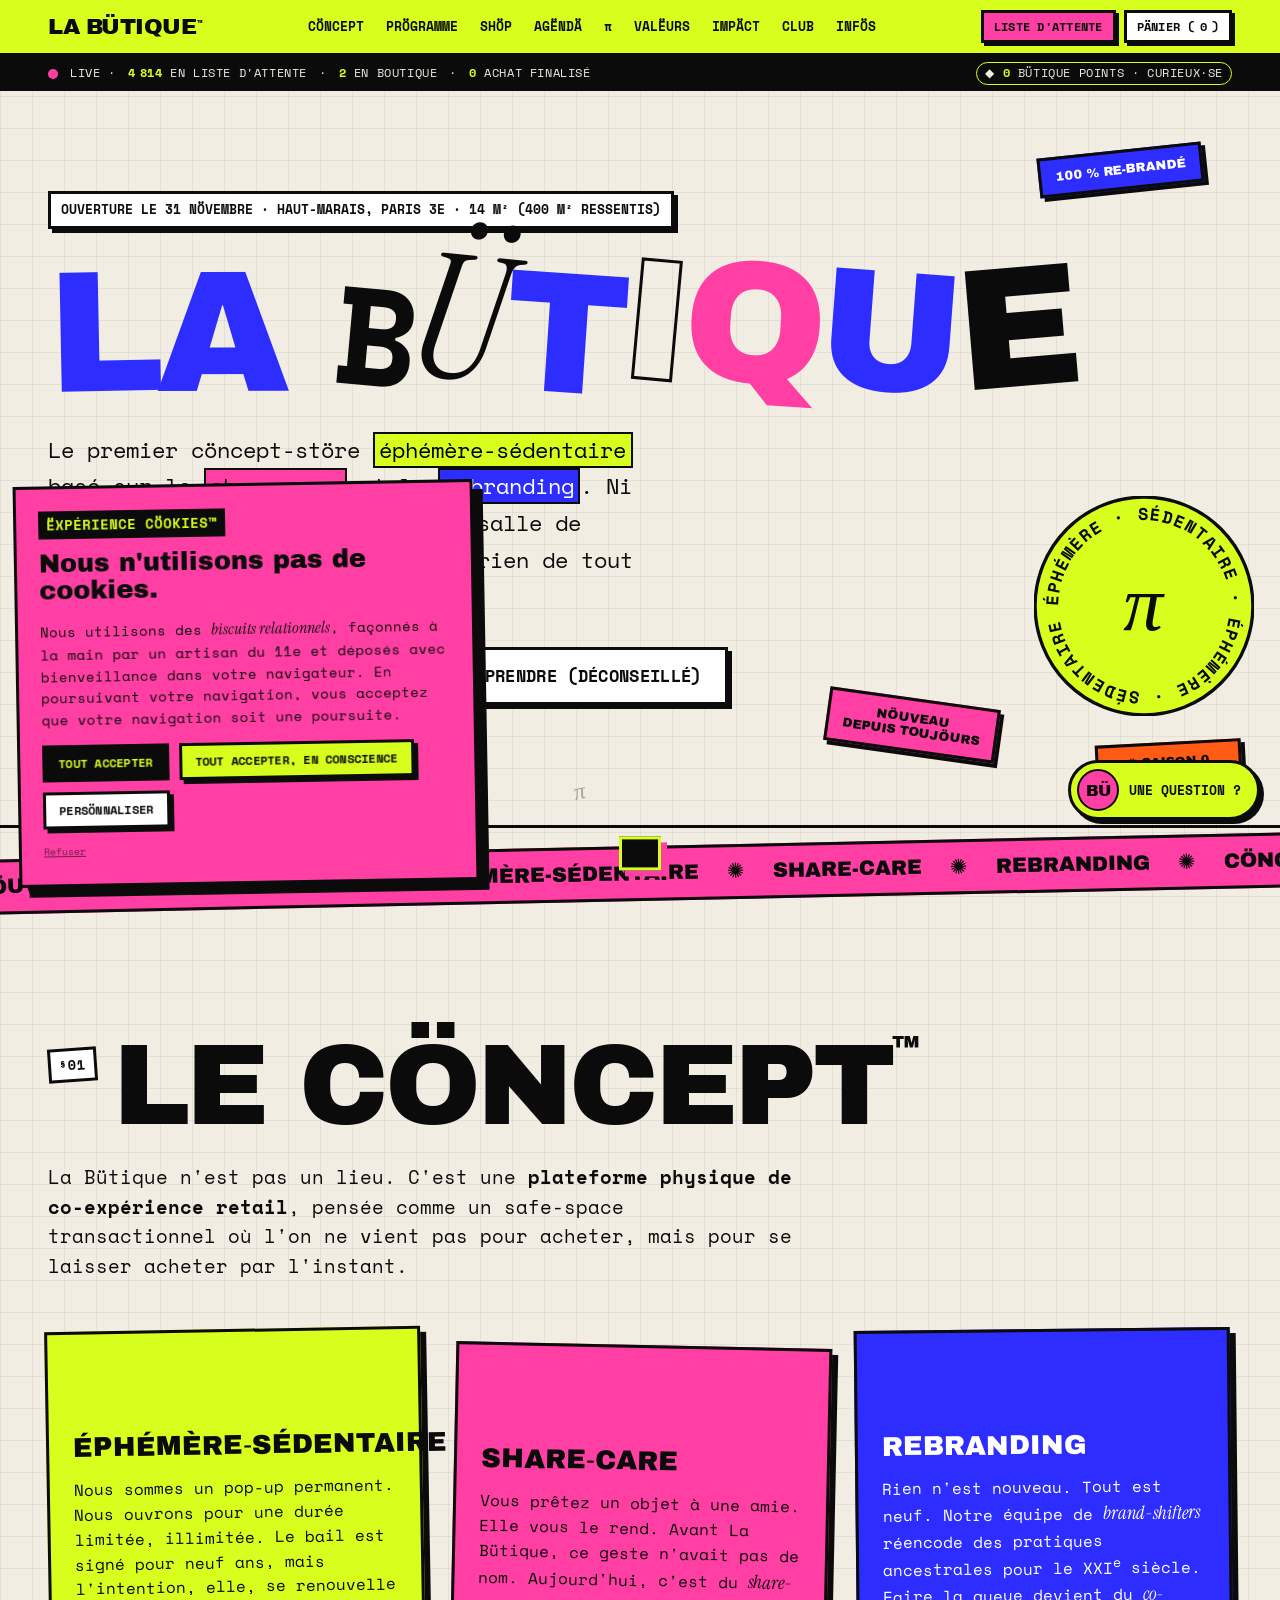
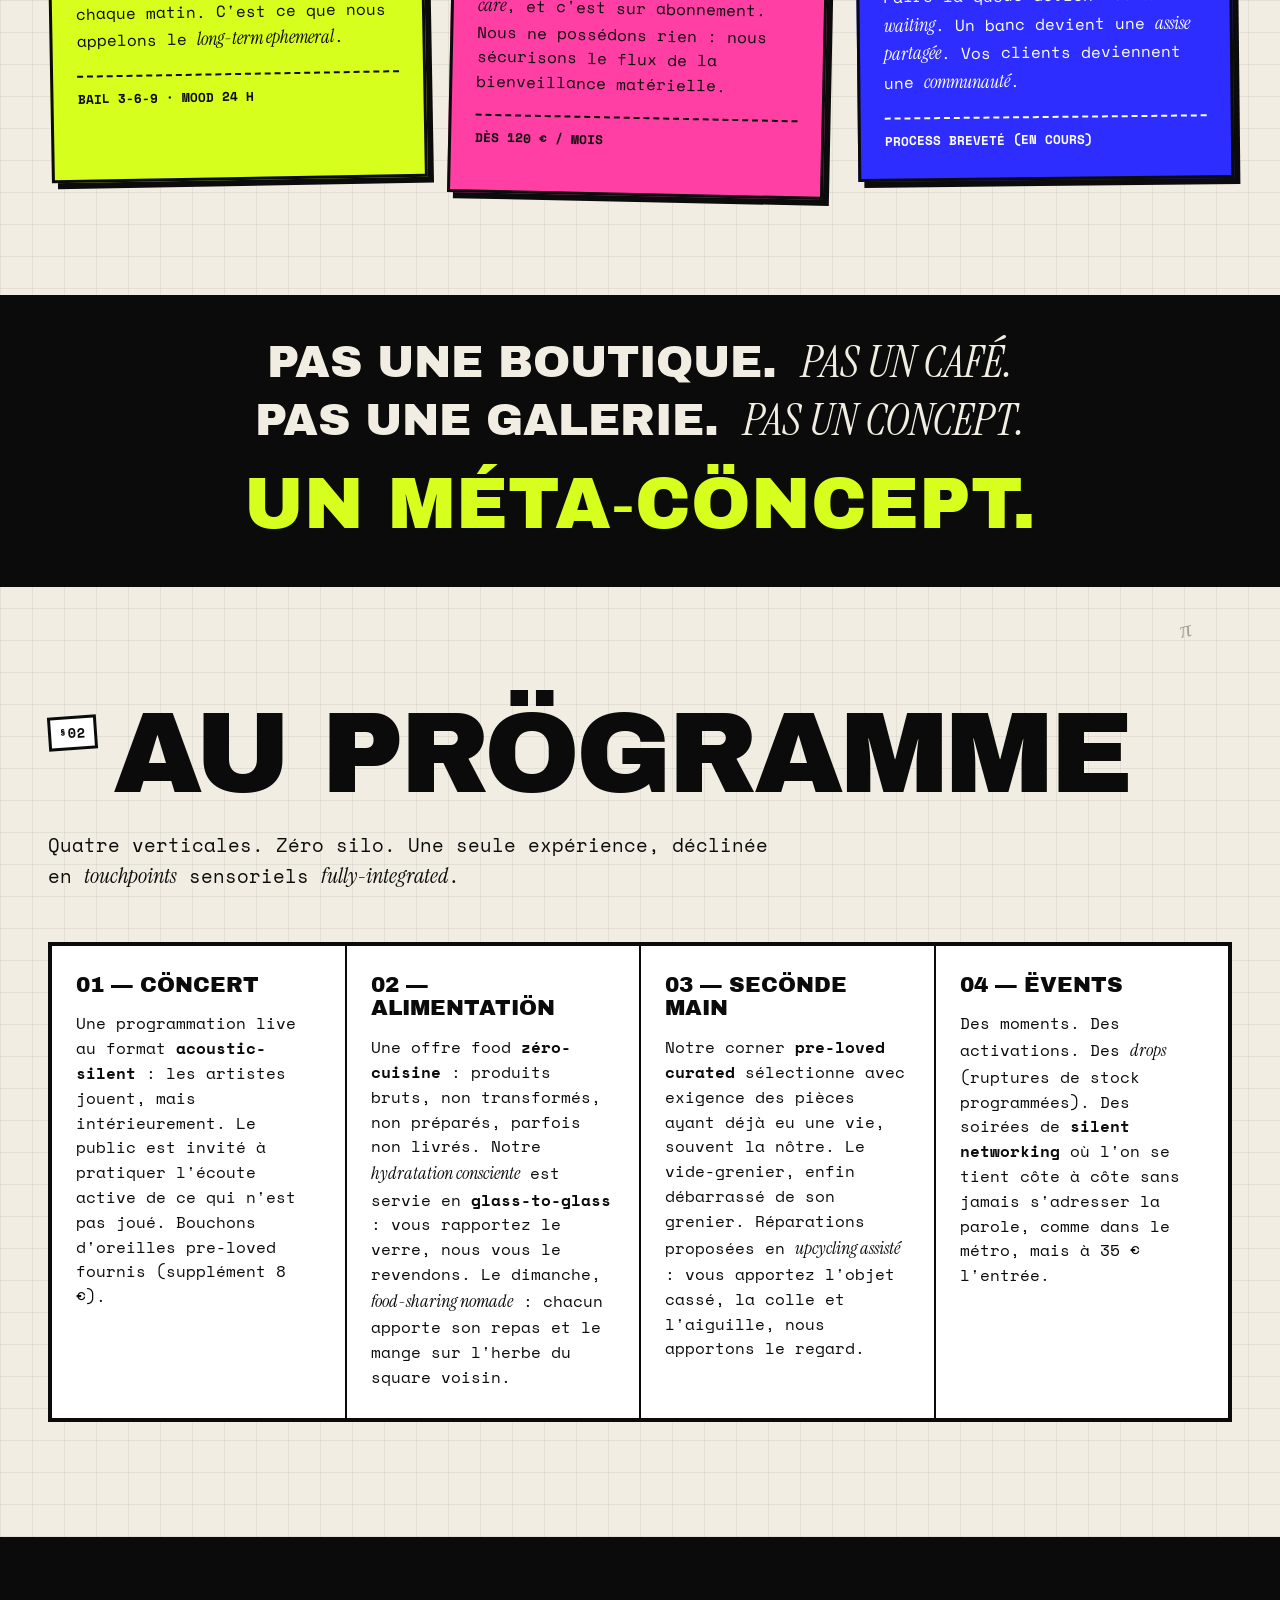
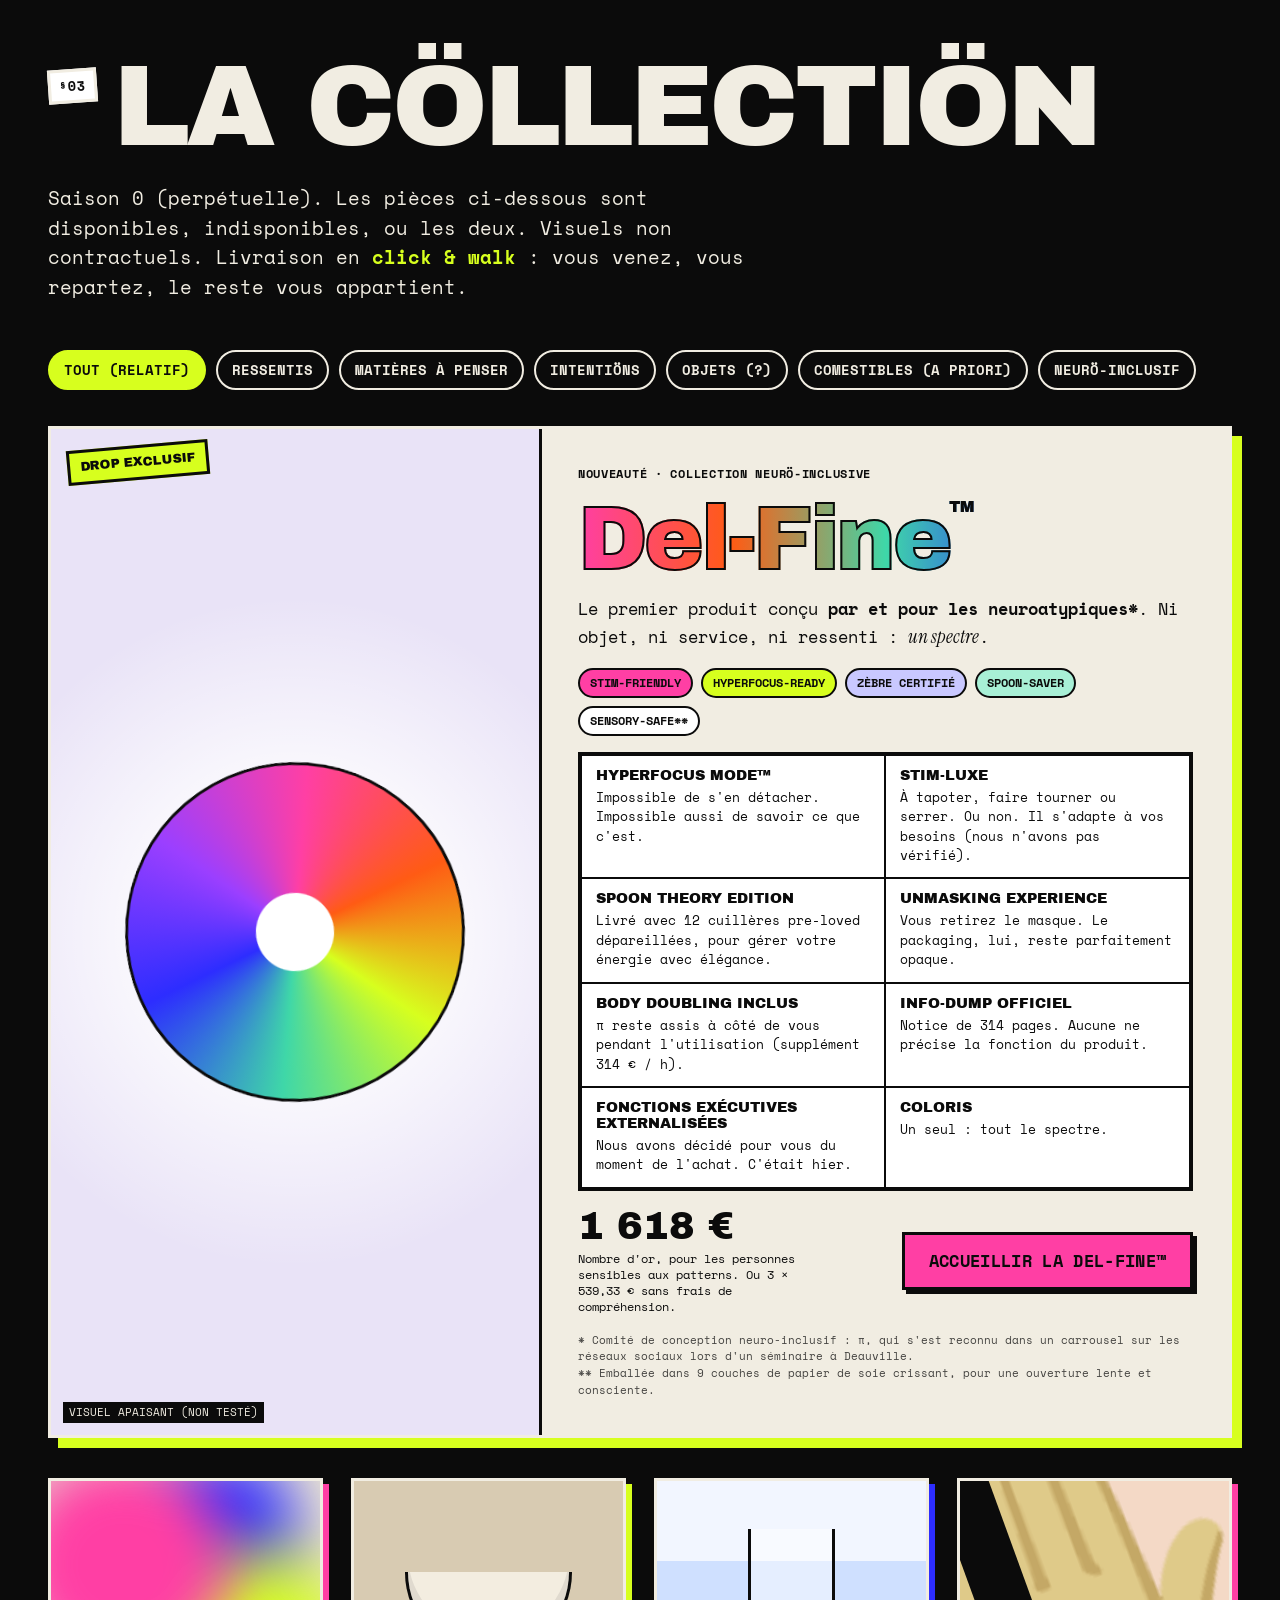
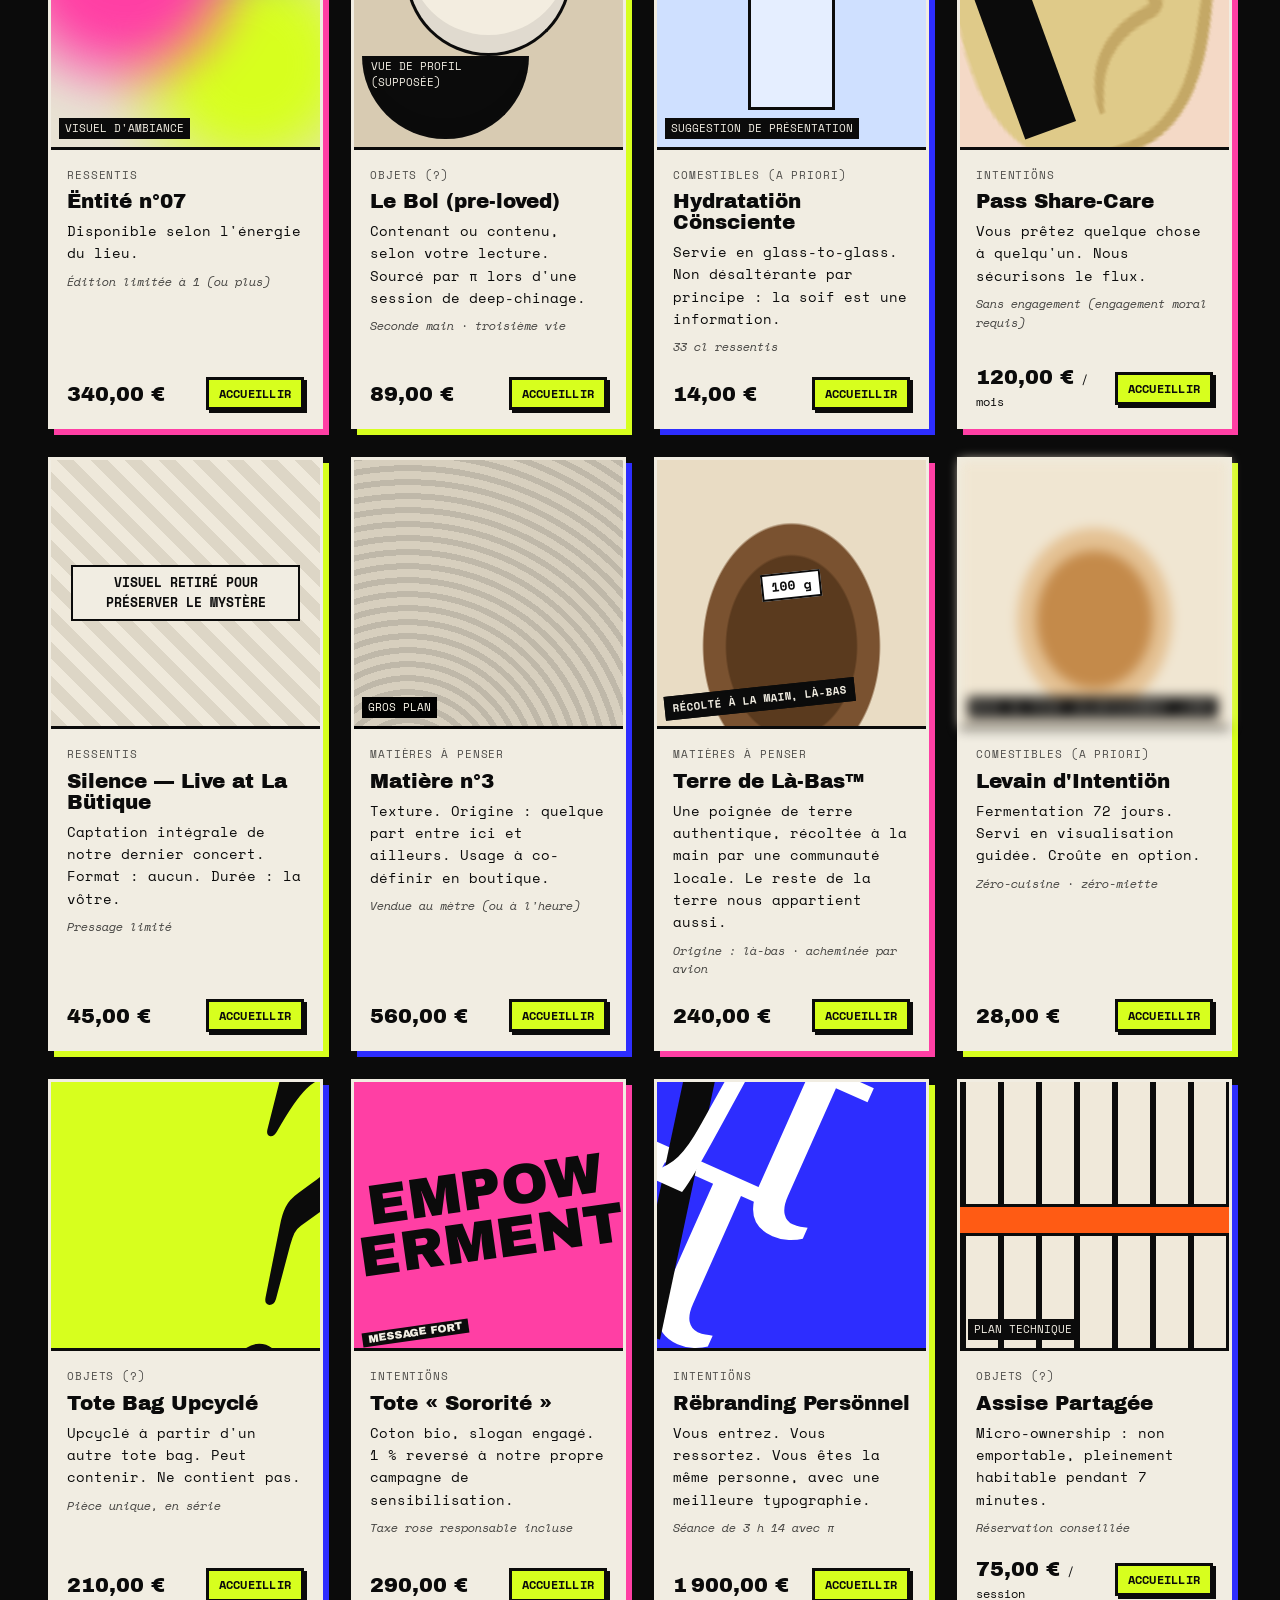
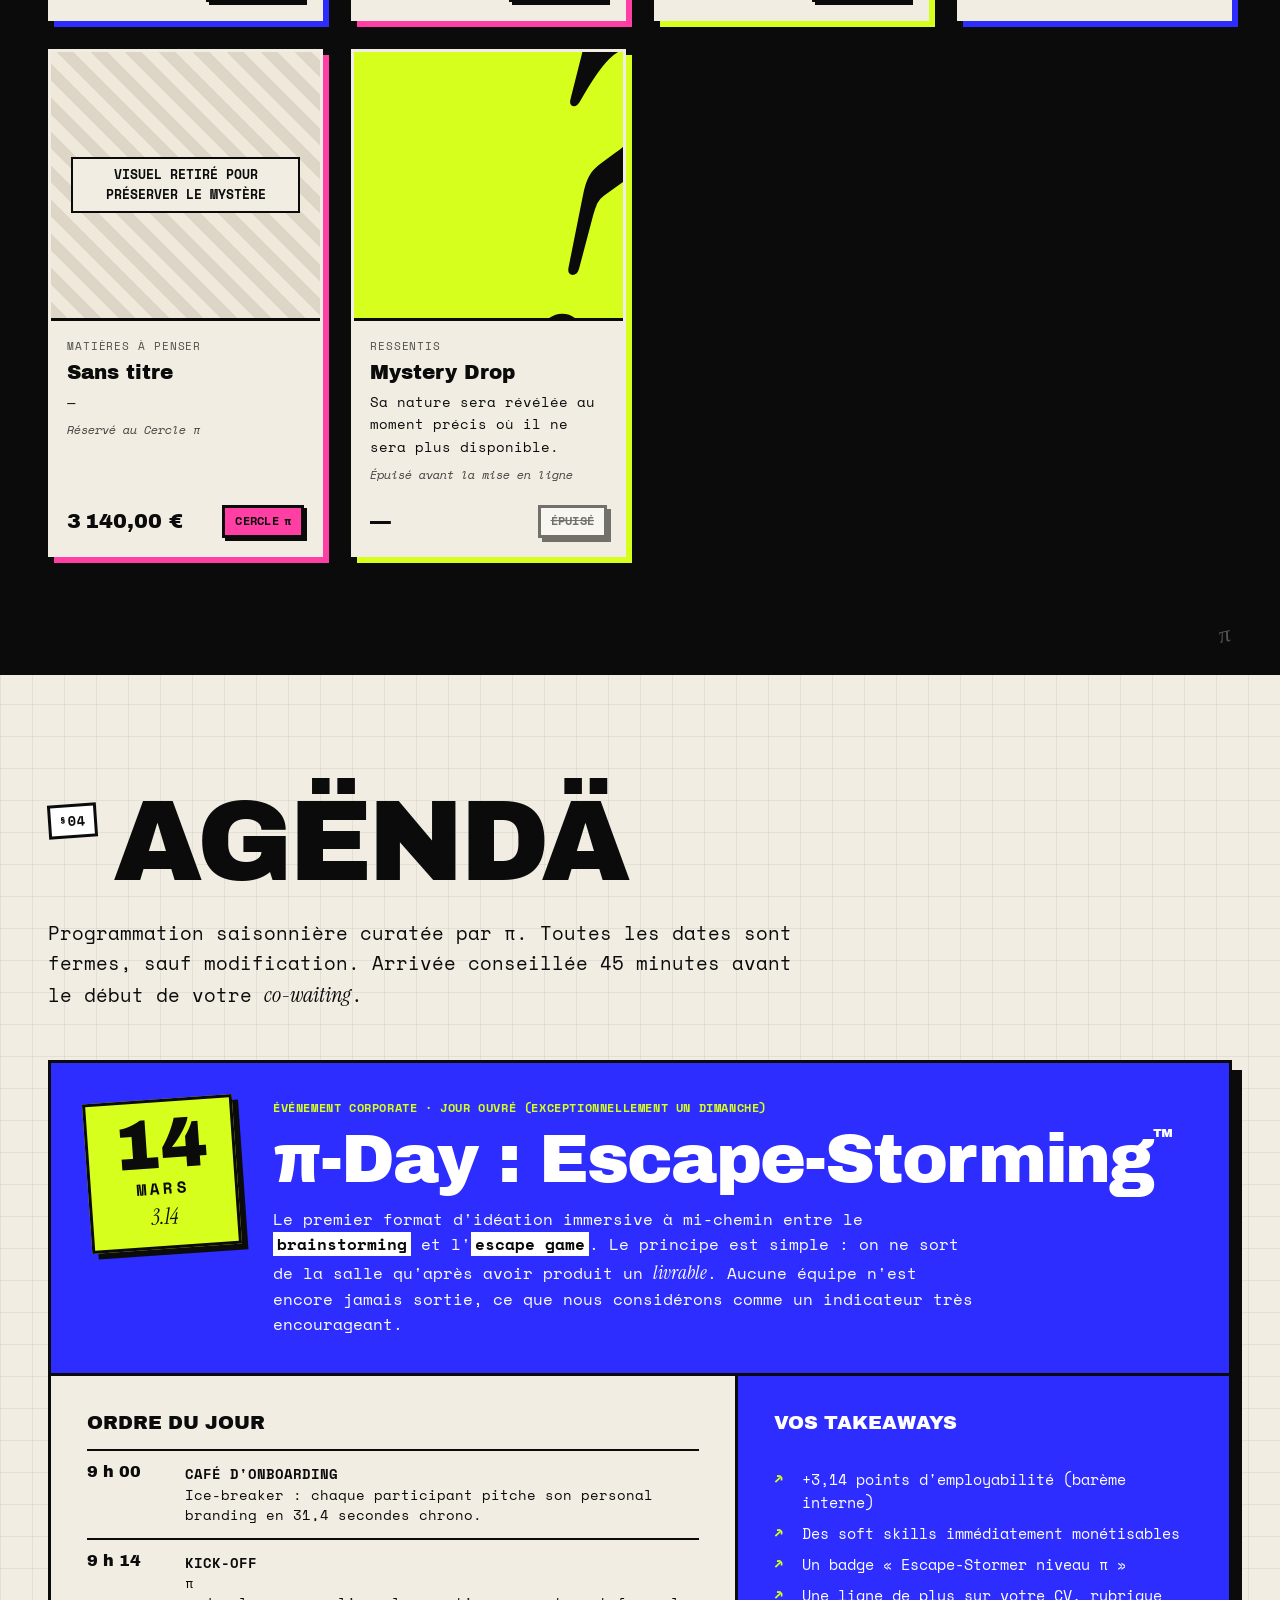
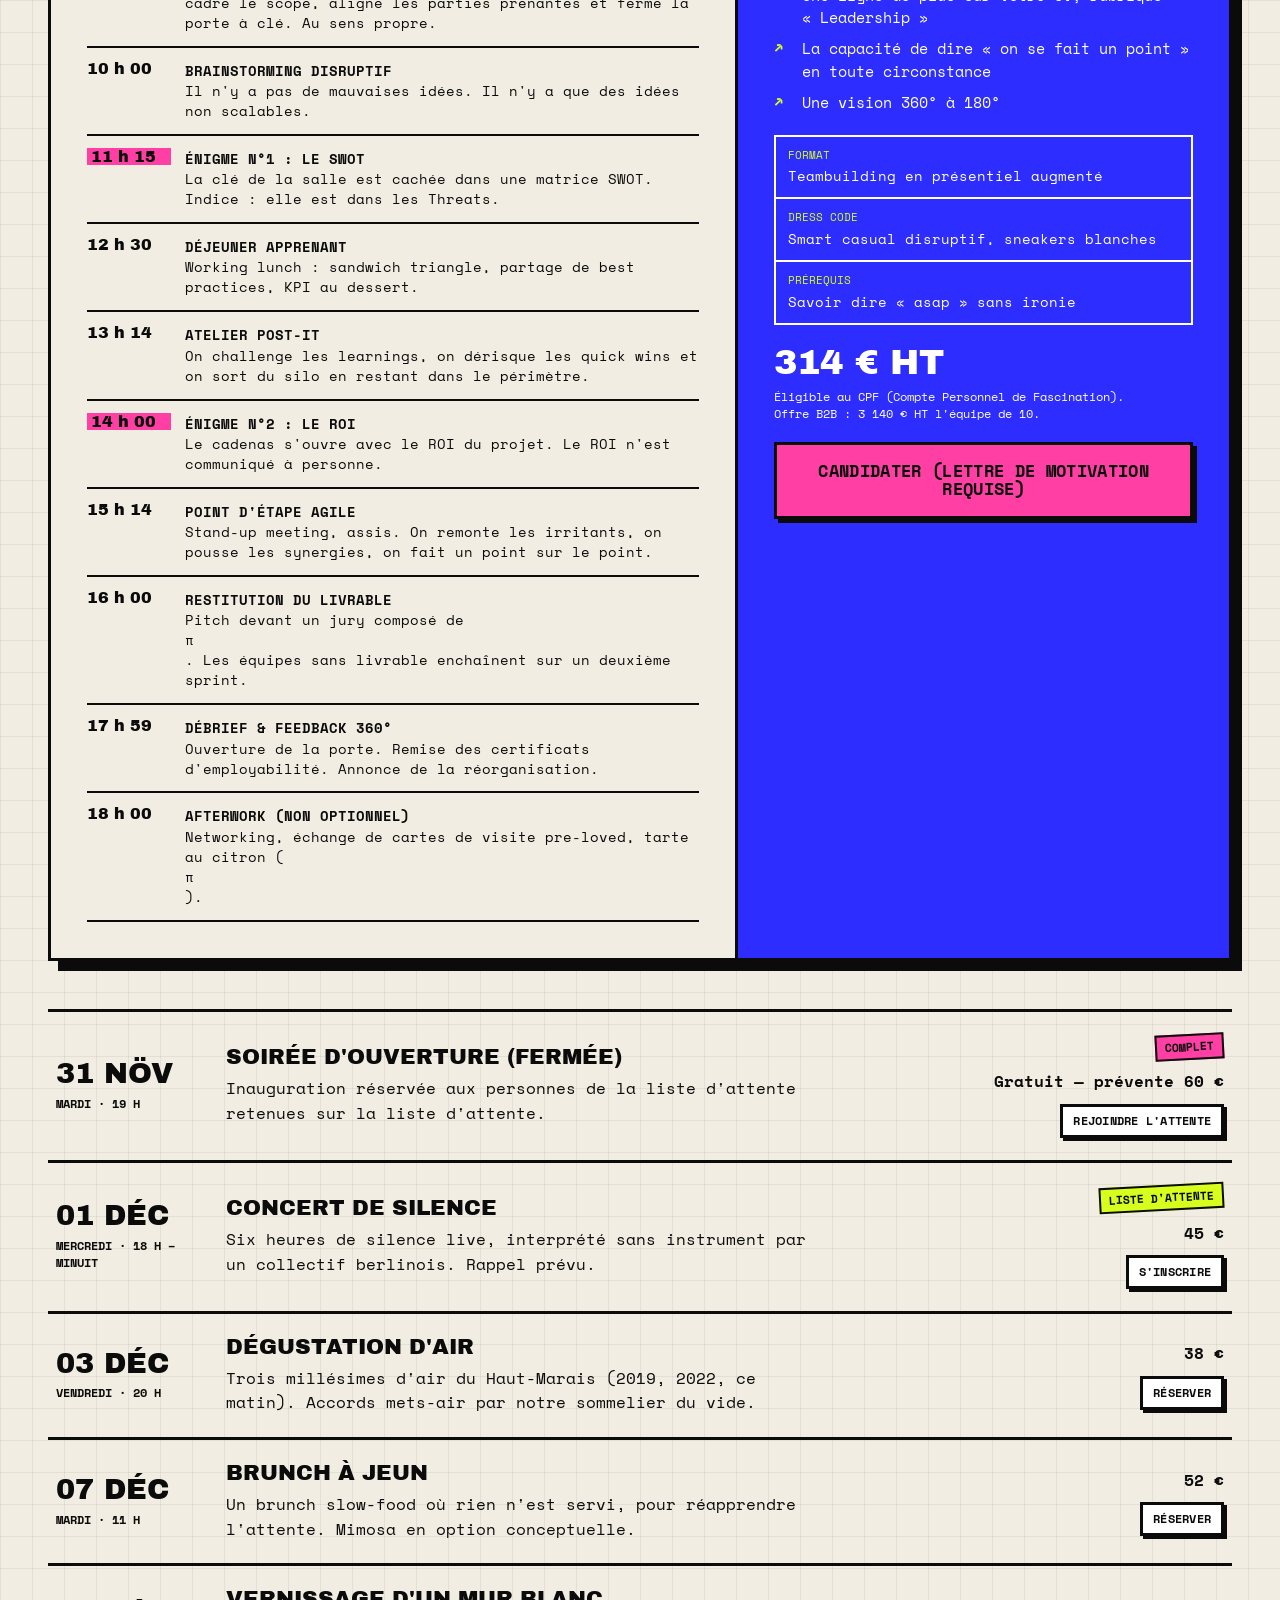
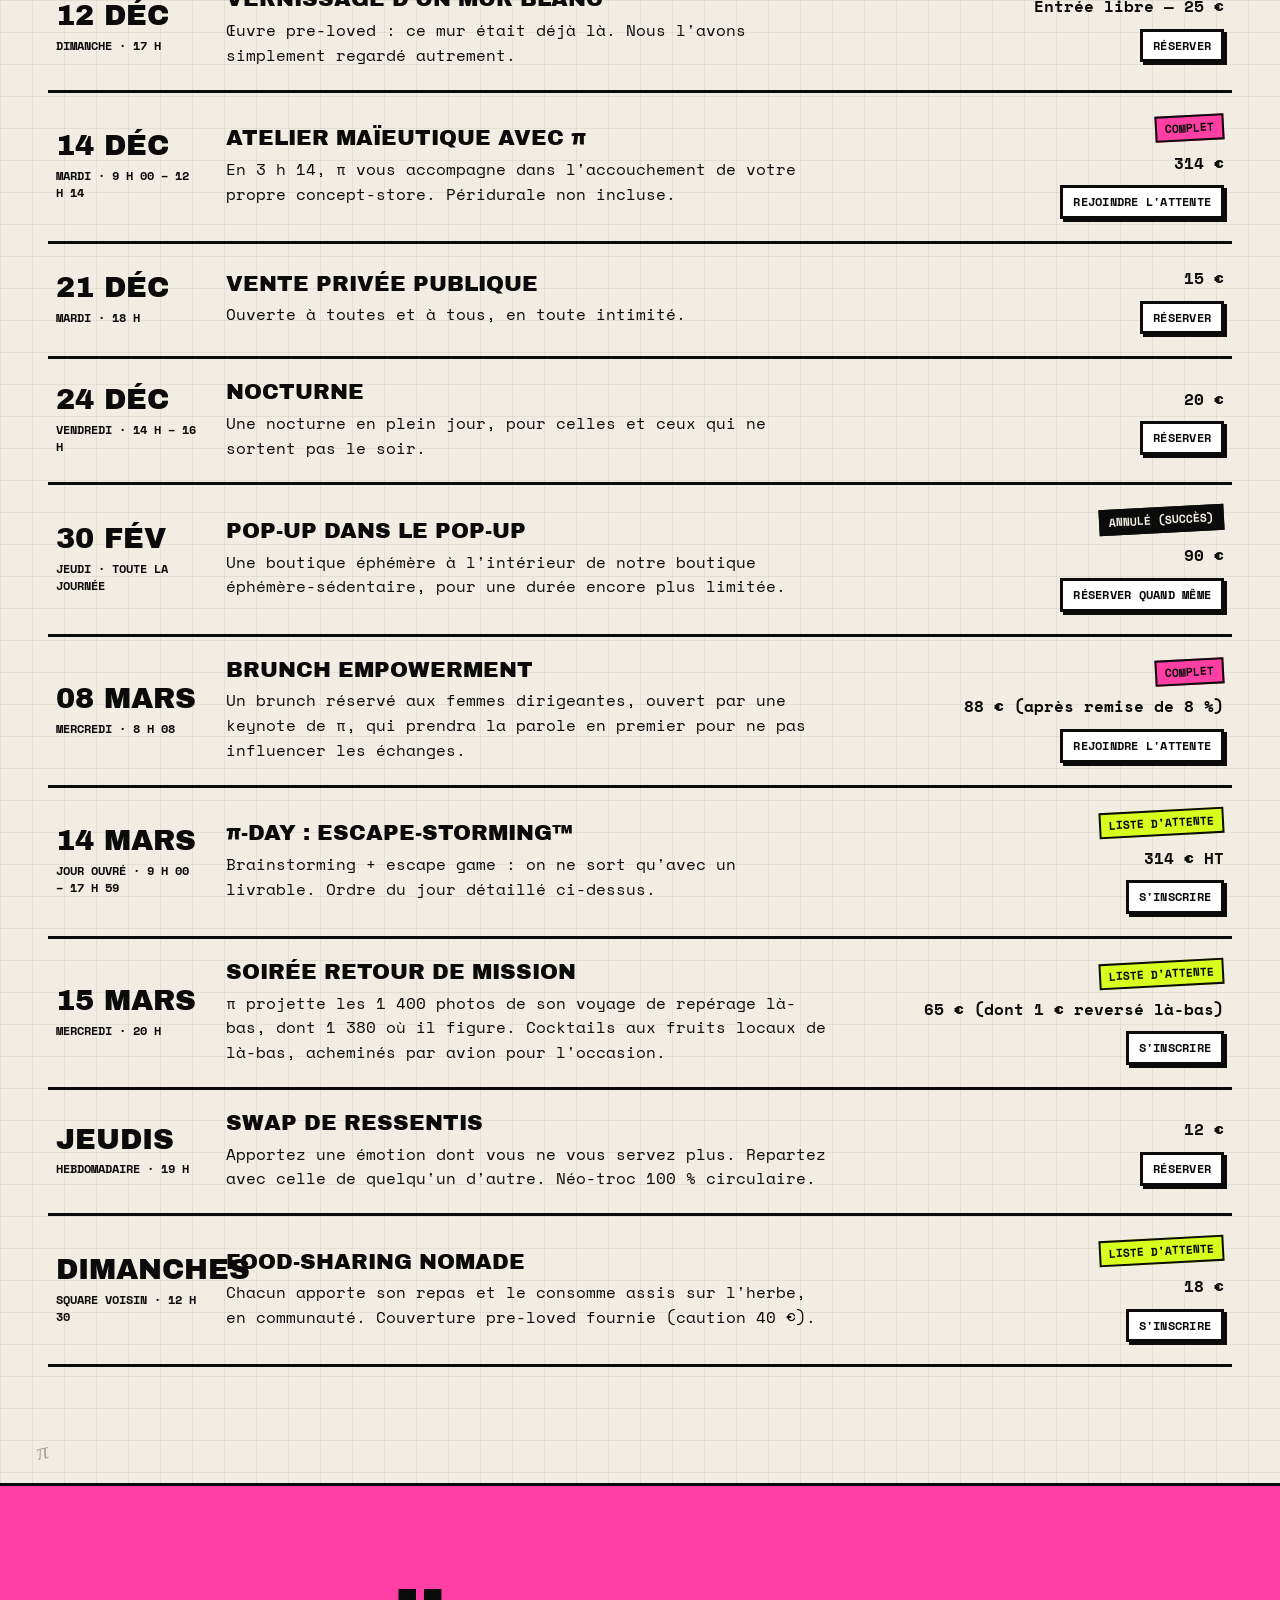
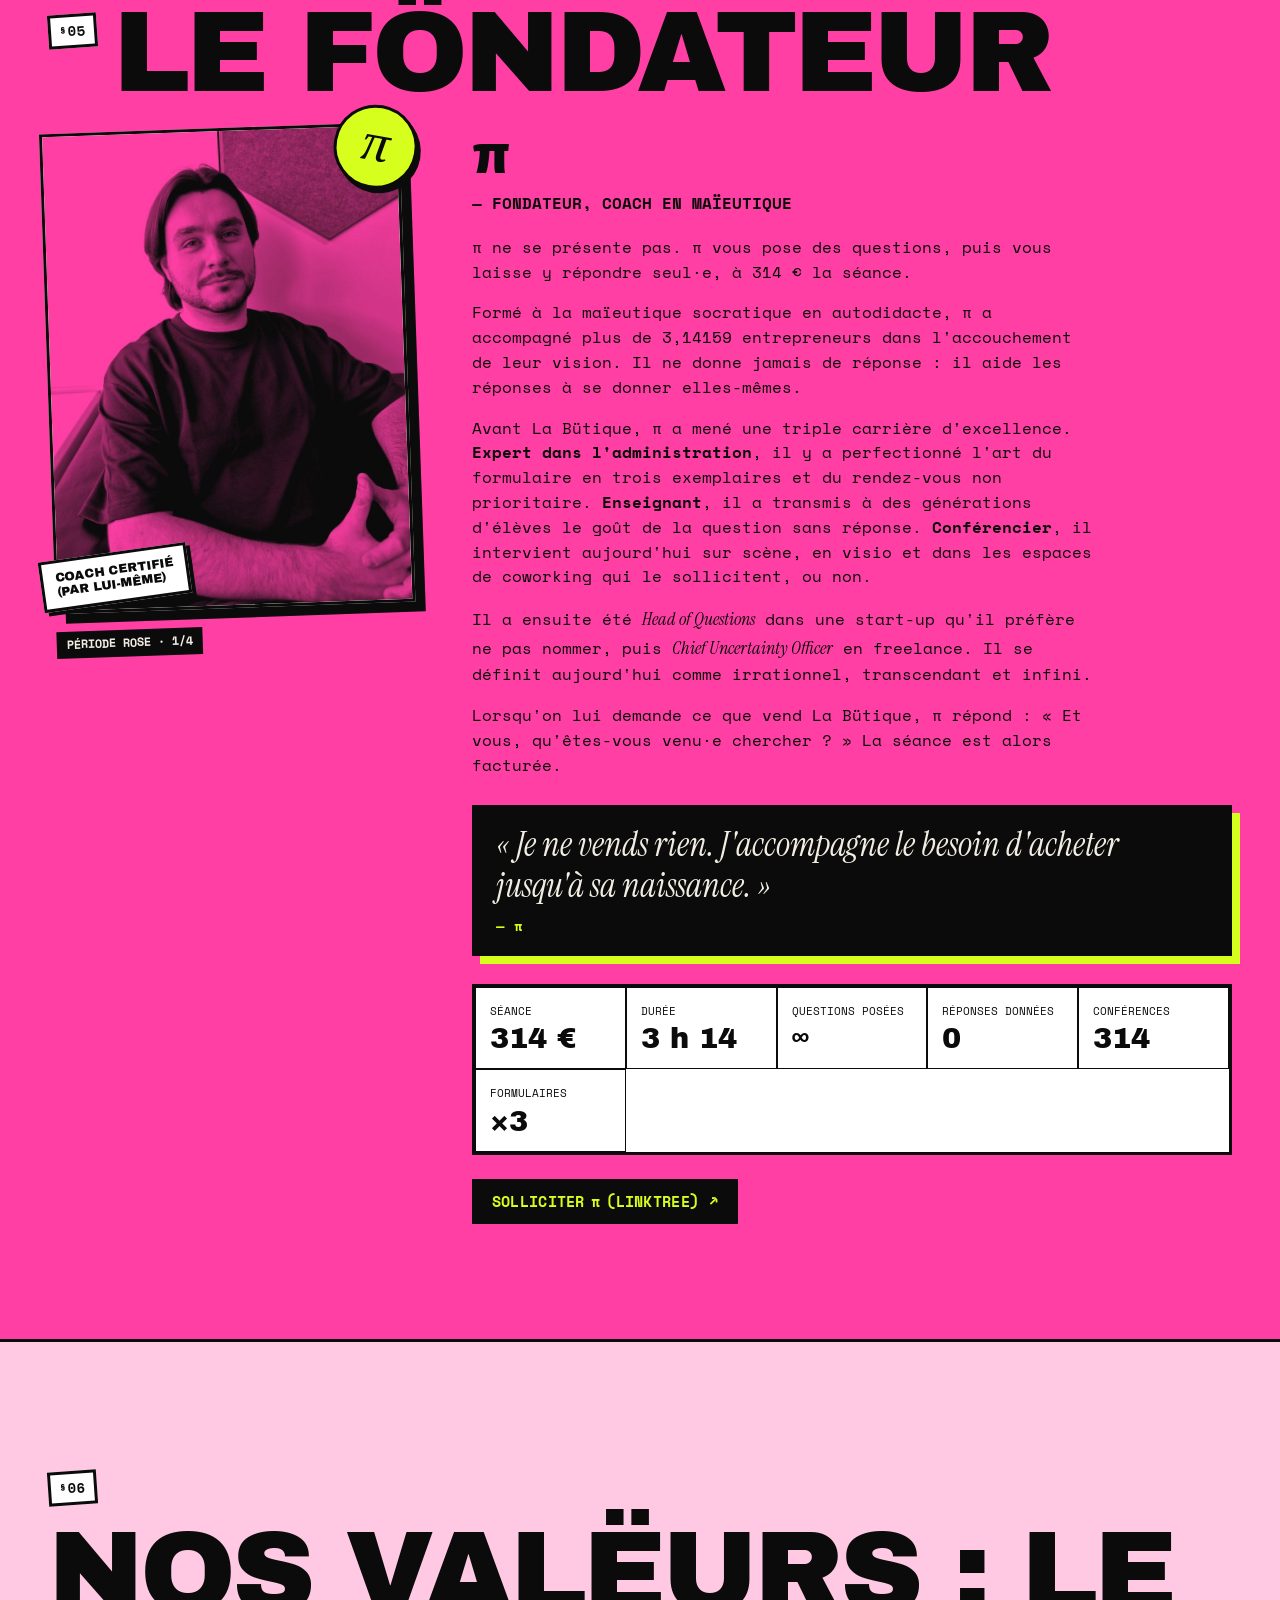
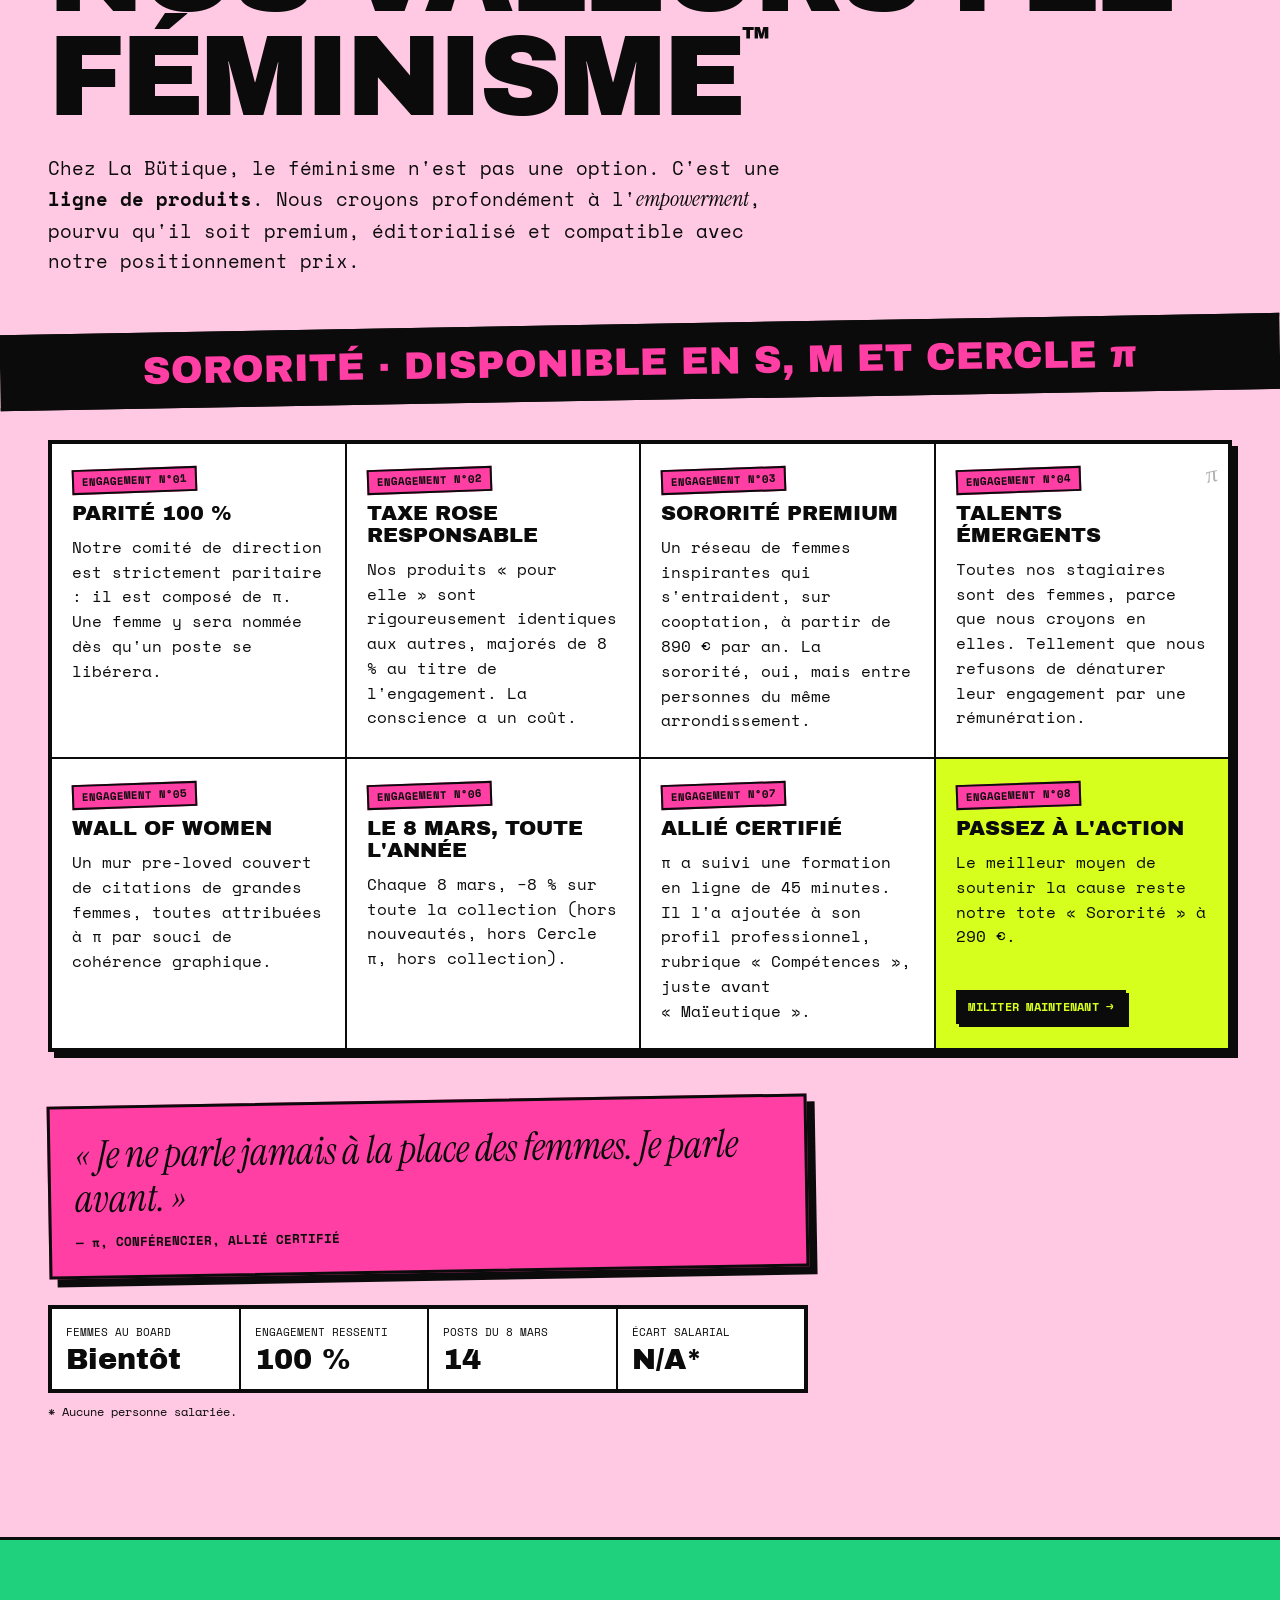
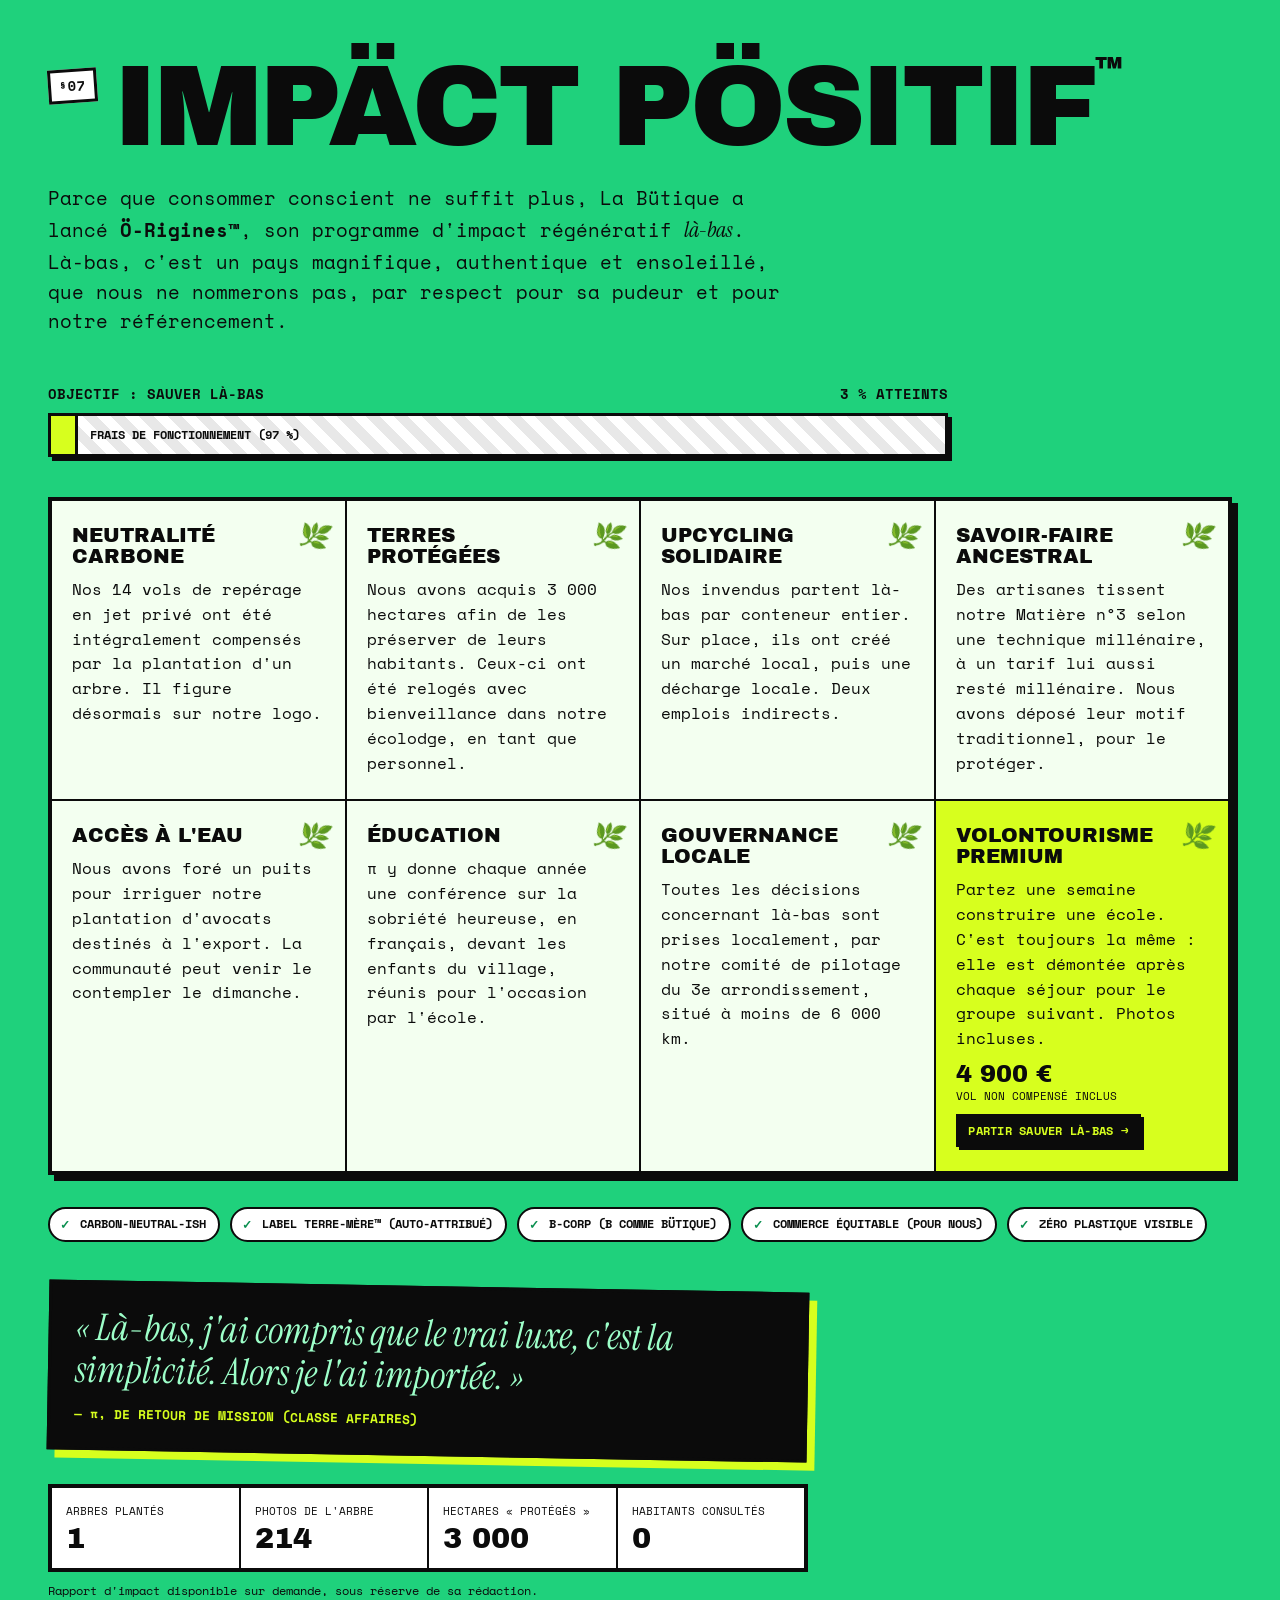
==== index.html @ a106cc5c "Bütique Army, écosystème π, méditation, Ko-fi, CC & AIA, chasse au π - §08 La Bütique Army : 5 rangs" ====
<!doctype html>
<html lang="fr">
<head>
  <meta charset="utf-8">
  <meta name="viewport" content="width=device-width, initial-scale=1, viewport-fit=cover">
  <meta name="theme-color" content="#d7ff1e">
  <title>La Bütique — Cöncept-Störe Éphémère-Sédentaire</title>
  <meta name="description" content="La Bütique : le premier cöncept-störe éphémère-sédentaire basé sur le share-care et le rebranding. Ouverture le 31 növembre. Sur liste d'attente.">
  <link rel="canonical" href="https://la-butique.netlify.app/">

  <!-- Aperçu de partage (Open Graph / Twitter-X / WhatsApp / iMessage…) -->
  <meta property="og:type" content="website">
  <meta property="og:site_name" content="La Bütique">
  <meta property="og:locale" content="fr_FR">
  <meta property="og:url" content="https://la-butique.netlify.app/">
  <meta property="og:title" content="La Bütique — Cöncept-Störe Éphémère-Sédentaire">
  <meta property="og:description" content="Concert, alimentation, seconde main, events. Le premier cöncept-störe basé sur le share-care et le rebranding. Ouverture le 31 növembre. Sur liste d'attente.">
  <meta property="og:image" content="https://la-butique.netlify.app/assets/og-image.png">
  <meta property="og:image:type" content="image/png">
  <meta property="og:image:width" content="1200">
  <meta property="og:image:height" content="630">
  <meta property="og:image:alt" content="La Bütique : cöncept-störe éphémère-sédentaire, ouverture le 31 növembre, sur liste d'attente.">
  <meta name="twitter:card" content="summary_large_image">
  <meta name="twitter:title" content="La Bütique — Cöncept-Störe Éphémère-Sédentaire">
  <meta name="twitter:description" content="Le premier cöncept-störe basé sur le share-care et le rebranding. Ouverture le 31 növembre.">
  <meta name="twitter:image" content="https://la-butique.netlify.app/assets/og-image.png">
  <link rel="apple-touch-icon" href="assets/apple-touch-icon.png">
  <link rel="icon" href="data:image/svg+xml,%3Csvg xmlns='http://www.w3.org/2000/svg' viewBox='0 0 100 100'%3E%3Crect width='100' height='100' fill='%23d7ff1e'/%3E%3Ctext x='50' y='78' font-size='80' text-anchor='middle' font-family='serif'%3E%CF%80%3C/text%3E%3C/svg%3E">
  <link rel="preconnect" href="https://fonts.googleapis.com">
  <link rel="preconnect" href="https://fonts.gstatic.com" crossorigin>
  <link rel="preload" as="style" href="https://fonts.googleapis.com/css2?family=Archivo+Black&family=Instrument+Serif:ital@0;1&family=Space+Mono:ital,wght@0,400;0,700;1,400&display=swap">
  <link href="https://fonts.googleapis.com/css2?family=Archivo+Black&family=Instrument+Serif:ital@0;1&family=Space+Mono:ital,wght@0,400;0,700;1,400&display=swap" rel="stylesheet">
  <link rel="stylesheet" href="assets/style.css">
</head>
<body>

<a class="skip" href="#main">Aller au cöntenu</a>

<!-- ===== Cookies ===== -->
<div class="cookie" id="cookie" role="dialog" aria-labelledby="cookie-title" hidden>
  <p class="cookie-tag">Ëxpérience Cöokies™</p>
  <h2 id="cookie-title">Nous n'utilisons pas de cookies.</h2>
  <p>Nous utilisons des <em>biscuits relationnels</em>, façonnés à la main par un artisan du 11e et déposés avec bienveillance dans votre navigateur. En poursuivant votre navigation, vous acceptez que votre navigation soit une poursuite.</p>
  <div class="cookie-prefs" id="cookie-prefs" hidden>
    <label class="toggle"><input type="checkbox" checked disabled> Strictement nécessaires (à notre narratif)</label>
    <label class="toggle"><input type="checkbox"> Mesure d'aura</label>
    <label class="toggle"><input type="checkbox"> Ciblage émotionnel de précision</label>
    <label class="toggle"><input type="checkbox" checked disabled> Cookies pre-loved (déjà acceptés par un autre visiteur)</label>
    <label class="toggle"><input type="checkbox"> Sans gluten, sans tracking, sans garantie</label>
  </div>
  <div class="cookie-actions">
    <button class="btn btn-ink" data-cookie="all">Tout accepter</button>
    <button class="btn btn-acid" data-cookie="conscious">Tout accepter, en conscience</button>
    <button class="btn" data-cookie="custom" id="cookie-custom">Persönnaliser</button>
  </div>
  <button class="cookie-refuse" data-cookie="refuse">Refuser</button>
</div>

<!-- ===== Header ===== -->
<header class="topbar">
  <a class="logo" href="#top">LA&nbsp;BÜTIQUE<sup>™</sup></a>
  <nav class="nav" aria-label="Navigation principale">
    <a href="#concept">Cöncept</a>
    <a href="#programme">Prögramme</a>
    <a href="#shop">Shöp</a>
    <a href="#agenda">Agëndä</a>
    <a href="#pi">π</a>
    <a href="#valeurs">Valëurs</a>
    <a href="#impact">Impäct</a>
    <a href="#club">Club</a>
    <a href="#infos">Infös</a>
  </nav>
  <div class="topbar-actions">
    <a class="btn btn-pink btn-sm" href="#attente">Liste d'attente</a>
    <button class="btn btn-sm cart-btn" id="cart-open" aria-controls="cart">Pänier (<span id="cart-count">0</span>)</button>
    <button class="btn btn-sm btn-ink menu-btn" id="menu-open" aria-controls="menu" aria-expanded="false">Menü</button>
  </div>
</header>

<nav class="menu" id="menu" aria-label="Menu" hidden>
  <div class="menu-head">
    <span class="logo">LA&nbsp;BÜTIQUE<sup>™</sup></span>
    <button class="menu-close" id="menu-close" aria-label="Fermer le menu">✕</button>
  </div>
  <div class="menu-links">
    <a href="#concept">Cöncept <span>§01</span></a>
    <a href="#programme">Prögramme <span>§02</span></a>
    <a href="#shop">Shöp <span>§03</span></a>
    <a href="#agenda">Agëndä <span>§04</span></a>
    <a href="#pi">π <span>§05</span></a>
    <a href="#valeurs">Valëurs <span>§06</span></a>
    <a href="#impact">Impäct <span>§07</span></a>
    <a href="#club">Club <span>§08</span></a>
    <a href="#ecosysteme">Écosystème <span>§09</span></a>
    <a href="#meditation">Méditation <span>§10</span></a>
    <a href="#infos">Infös <span>§13</span></a>
  </div>
  <a class="btn btn-pink btn-lg" href="#attente">Rejoindre la liste d'attente →</a>
  <a class="btn btn-lg menu-contact" href="https://linktr.ee/peter7nance" target="_blank" rel="noopener">Joindre π (Linktree) ↗</a>
  <p class="menu-pts">◆ <b data-bq-points>0</b> Bütique Points · <span data-bq-tier>Curieux·se</span></p>
  <p class="menu-foot">Ouverture le 31 növembre · Sur liste d'attente</p>
</nav>

<div class="live" aria-live="off">
  <span class="live-dot"></span> LIVE ·
  <span><b id="live-waitlist">4 812</b> en liste d'attente</span> ·
  <span class="live-opt"><b id="live-inside">3</b> en boutique</span> <span class="live-opt">·</span>
  <span><b>0</b> achat finalisé</span>
  <a class="live-pts" href="#club">◆ <b data-bq-points>0</b> Bütique Points · <span data-bq-tier>Curieux·se</span></a>
</div>

<main id="main">

<!-- ===== Hero ===== -->
<section class="hero" id="top">
  <button class="pi-hunt" type="button" data-pi="1" aria-label="π caché n°1" style="left: 44%; bottom: 14px;">π</button>
  <p class="kicker">Ouverture le 31 növembre · Haut-Marais, Paris 3e · 14 m² (400 m² ressentis)</p>
  <h1 class="mega" data-split aria-label="La Bütique">LA BÜTIQUE</h1>
  <p class="hero-lead">Le premier cöncept-störe <mark>éphémère-sédentaire</mark> basé sur le <mark class="m-pink">share-care</mark> et le <mark class="m-blue">rebranding</mark>. Ni magasin, ni café, ni galerie, ni salle de concert. Un peu tout ça. Surtout rien de tout ça.</p>
  <div class="hero-cta">
    <a class="btn btn-pink btn-lg" href="#attente">Rejoindre la liste d'attente →</a>
    <a class="btn btn-lg" href="#concept">Cömprendre (déconseillé)</a>
  </div>

  <div class="hero-extras">
  <div class="badge" aria-hidden="true">
    <svg viewBox="0 0 200 200">
      <defs><path id="circle" d="M100,100 m-78,0 a78,78 0 1,1 156,0 a78,78 0 1,1 -156,0"/></defs>
      <circle cx="100" cy="100" r="99" fill="#d7ff1e" stroke="#0b0b0b" stroke-width="3"/>
      <text><textPath href="#circle">ÉPHÉMÈRE · SÉDENTAIRE · ÉPHÉMÈRE · SÉDENTAIRE · </textPath></text>
      <text x="100" y="122" text-anchor="middle" class="badge-pi">π</text>
    </svg>
  </div>
  <div class="stickers-wrap">
    <span class="sticker s1" aria-hidden="true">NÖUVEAU<br>DEPUIS TOUJÖURS</span>
    <span class="sticker s2" aria-hidden="true">100 % RE-BRANDÉ</span>
    <span class="sticker s3" aria-hidden="true">✺ SAISON 0<br>(PERPÉTUELLE)</span>
  </div>
  </div>
</section>

<div class="marquee" aria-hidden="true">
  <div class="marquee-track" id="marquee">
    <span>ÖUVERTURE LE 31 NÖVEMBRE</span><span>✺</span><span>ÉPHÉMÈRE-SÉDENTAIRE</span><span>✺</span><span>SHARE-CARE</span><span>✺</span><span>REBRANDING</span><span>✺</span><span>CÖNCERT</span><span>✺</span><span>ALIMENTATIÖN</span><span>✺</span><span>SECÖNDE MAIN</span><span>✺</span><span>ËVENTS</span><span>✺</span><span>FÉMINISME™ (PREMIUM)</span><span>✺</span><span>DEL-FINE™ : DISPONIBLE SUR TOUT LE SPECTRE</span><span>✺</span><span>IMPACT POSITIF (LÀ-BAS)</span><span>✺</span><span>π-DAY : ESCAPE-STORMING™ LE 14 MARS</span><span>✺</span><span>LISTE D'ATTENTE OUVERTE (COMPLÈTE)</span><span>✺</span>
  </div>
</div>

<!-- ===== Concept ===== -->
<section class="section" id="concept">
  <header class="section-head">
    <span class="section-num">§01</span>
    <h2 class="h2">Le Cöncept<sup>™</sup></h2>
  </header>
  <p class="lead">La Bütique n'est pas un lieu. C'est une <strong>plateforme physique de co-expérience retail</strong>, pensée comme un safe-space transactionnel où l'on ne vient pas pour acheter, mais pour se laisser acheter par l'instant.</p>

  <div class="pillars">
    <article class="pillar p-acid">
      <span class="pillar-num">01</span>
      <h3>Éphémère&#8209;Sédentaire</h3>
      <p>Nous sommes un pop-up permanent. Nous ouvrons pour une durée limitée, illimitée. Le bail est signé pour neuf ans, mais l'intention, elle, se renouvelle chaque matin. C'est ce que nous appelons le <em>long-term ephemeral</em>.</p>
      <p class="pillar-foot">Bail 3-6-9 · Mood 24 h</p>
    </article>
    <article class="pillar p-pink">
      <span class="pillar-num">02</span>
      <h3>Share&#8209;Care</h3>
      <p>Vous prêtez un objet à une amie. Elle vous le rend. Avant La Bütique, ce geste n'avait pas de nom. Aujourd'hui, c'est du <em>share-care</em>, et c'est sur abonnement. Nous ne possédons rien : nous sécurisons le flux de la bienveillance matérielle.</p>
      <p class="pillar-foot">Dès 120 € / mois</p>
    </article>
    <article class="pillar p-blue">
      <span class="pillar-num">03</span>
      <h3>Rebranding</h3>
      <p>Rien n'est nouveau. Tout est neuf. Notre équipe de <em>brand-shifters</em> réencode des pratiques ancestrales pour le XXI<sup>e</sup> siècle. Faire la queue devient du <em>co-waiting</em>. Un banc devient une <em>assise partagée</em>. Vos clients deviennent une <em>communauté</em>.</p>
      <p class="pillar-foot">Process breveté (en cours)</p>
    </article>
  </div>
</section>

<div class="nots" aria-label="Ce que nous ne sommes pas">
  <span>PAS UNE BOUTIQUE.</span>
  <span class="alt">PAS UN CAFÉ.</span>
  <span>PAS UNE GALERIE.</span>
  <span class="alt">PAS UN CONCEPT.</span>
  <span class="big">UN MÉTA&#8209;CÖNCEPT.</span>
</div>

<!-- ===== Programme ===== -->
<section class="section" id="programme">
  <button class="pi-hunt" type="button" data-pi="2" aria-label="π caché n°2" style="right: 6%; top: 28px;">π</button>
  <header class="section-head">
    <span class="section-num">§02</span>
    <h2 class="h2">Au Prögramme</h2>
  </header>
  <p class="lead">Quatre verticales. Zéro silo. Une seule expérience, déclinée en <em>touchpoints</em> sensoriels <em>fully-integrated</em>.</p>

  <div class="prog">
    <article class="prog-item">
      <div class="prog-tag">01 — Cöncert</div>
      <p>Une programmation live au format <strong>acoustic-silent</strong> : les artistes jouent, mais intérieurement. Le public est invité à pratiquer l'écoute active de ce qui n'est pas joué. Bouchons d'oreilles pre-loved fournis (supplément 8 €).</p>
    </article>
    <article class="prog-item">
      <div class="prog-tag">02 — Alimentatiön</div>
      <p>Une offre food <strong>zéro-cuisine</strong> : produits bruts, non transformés, non préparés, parfois non livrés. Notre <em>hydratation consciente</em> est servie en <strong>glass-to-glass</strong> : vous rapportez le verre, nous vous le revendons. Le dimanche, <em>food-sharing nomade</em> : chacun apporte son repas et le mange sur l'herbe du square voisin.</p>
    </article>
    <article class="prog-item">
      <div class="prog-tag">03 — Secönde Main</div>
      <p>Notre corner <strong>pre-loved curated</strong> sélectionne avec exigence des pièces ayant déjà eu une vie, souvent la nôtre. Le vide-grenier, enfin débarrassé de son grenier. Réparations proposées en <em>upcycling assisté</em> : vous apportez l'objet cassé, la colle et l'aiguille, nous apportons le regard.</p>
    </article>
    <article class="prog-item">
      <div class="prog-tag">04 — Ëvents</div>
      <p>Des moments. Des activations. Des <em>drops</em> (ruptures de stock programmées). Des soirées de <strong>silent networking</strong> où l'on se tient côte à côte sans jamais s'adresser la parole, comme dans le métro, mais à 35 € l'entrée.</p>
    </article>
  </div>
</section>

<!-- ===== Shop ===== -->
<section class="section section-dark" id="shop">
  <button class="pi-hunt" type="button" data-pi="3" aria-label="π caché n°3" style="right: 3%; bottom: 18px;">π</button>
  <header class="section-head">
    <span class="section-num">§03</span>
    <h2 class="h2">La Cöllectiön</h2>
  </header>
  <p class="lead">Saison 0 (perpétuelle). Les pièces ci-dessous sont disponibles, indisponibles, ou les deux. Visuels non contractuels. Livraison en <strong>click &amp; walk</strong> : vous venez, vous repartez, le reste vous appartient.</p>

  <div class="filters" role="group" aria-label="Filtrer la collection" id="filters"></div>

  <article class="delfine" id="delfine" aria-labelledby="delfine-title">
    <div class="delfine-visual" aria-hidden="true">
      <div class="delfine-orb"></div>
      <span class="delfine-drop">Drop exclusif</span>
      <span class="cap">Visuel apaisant (non testé)</span>
    </div>
    <div class="delfine-body">
      <p class="delfine-kicker">Nouveauté · Collection Neurö-inclusive</p>
      <h3 id="delfine-title" class="delfine-name">Del-Fine<sup>™</sup></h3>
      <p class="delfine-tagline">Le premier produit conçu <strong>par et pour les neuroatypiques*</strong>. Ni objet, ni service, ni ressenti : <em>un spectre</em>.</p>
      <ul class="delfine-badges" aria-label="Labels">
        <li>Stim-friendly</li><li>Hyperfocus-ready</li><li>Zèbre certifié</li><li>Spoon-saver</li><li>Sensory-safe**</li>
      </ul>
      <button class="btn delfine-toggle" type="button" aria-expanded="false" aria-controls="delfine-features">Lire l'info-dump (314 pages) ↓</button>
      <dl class="delfine-features" id="delfine-features">
        <div><dt>Hyperfocus Mode™</dt><dd>Impossible de s'en détacher. Impossible aussi de savoir ce que c'est.</dd></div>
        <div><dt>Stim-Luxe</dt><dd>À tapoter, faire tourner ou serrer. Ou non. Il s'adapte à vos besoins (nous n'avons pas vérifié).</dd></div>
        <div><dt>Spoon Theory Edition</dt><dd>Livré avec 12 cuillères pre-loved dépareillées, pour gérer votre énergie avec élégance.</dd></div>
        <div><dt>Unmasking Experience</dt><dd>Vous retirez le masque. Le packaging, lui, reste parfaitement opaque.</dd></div>
        <div><dt>Body Doubling inclus</dt><dd>π reste assis à côté de vous pendant l'utilisation (supplément 314 € / h).</dd></div>
        <div><dt>Info-dump officiel</dt><dd>Notice de 314 pages. Aucune ne précise la fonction du produit.</dd></div>
        <div><dt>Fonctions exécutives externalisées</dt><dd>Nous avons décidé pour vous du moment de l'achat. C'était hier.</dd></div>
        <div><dt>Coloris</dt><dd>Un seul : tout le spectre.</dd></div>
      </dl>
      <div class="delfine-buy">
        <p class="delfine-price">1 618 €<small>Nombre d'or, pour les personnes sensibles aux patterns. Ou 3 × 539,33 € sans frais de compréhension.</small></p>
        <button class="btn btn-pink btn-lg" data-add="delfine">Accueillir la Del-Fine™</button>
      </div>
      <p class="delfine-notes">* Comité de conception neuro-inclusif : π, qui s'est reconnu dans un carrousel sur les réseaux sociaux lors d'un séminaire à Deauville.<br>** Emballée dans 9 couches de papier de soie crissant, pour une ouverture lente et consciente.</p>
    </div>
  </article>
  <div class="products" id="products"></div>
</section>

<!-- ===== Agenda ===== -->
<section class="section" id="agenda">
  <button class="pi-hunt" type="button" data-pi="4" aria-label="π caché n°4" style="left: 2%; bottom: 12px;">π</button>
  <header class="section-head">
    <span class="section-num">§04</span>
    <h2 class="h2">Agëndä</h2>
  </header>
  <p class="lead">Programmation saisonnière curatée par π. Toutes les dates sont fermes, sauf modification. Arrivée conseillée 45 minutes avant le début de votre <em>co-waiting</em>.</p>
  <article class="piday" id="piday" aria-labelledby="piday-title">
    <div class="piday-head">
      <div class="piday-date"><span>14</span><small>MARS</small><em>3.14</em></div>
      <div>
        <p class="piday-kicker">Événement corporate · Jour ouvré (exceptionnellement un dimanche)</p>
        <h3 id="piday-title" class="piday-title">π-Day : Escape-Storming<sup>™</sup></h3>
        <p class="piday-lead">Le premier format d'idéation immersive à mi-chemin entre le <strong>brainstorming</strong> et l'<strong>escape game</strong>. Le principe est simple : on ne sort de la salle qu'après avoir produit un <em>livrable</em>. Aucune équipe n'est encore jamais sortie, ce que nous considérons comme un indicateur très encourageant.</p>
      </div>
    </div>

    <div class="piday-body">
      <div class="piday-agenda">
        <h4>Ordre du jour</h4>
        <button class="btn piday-toggle" type="button" aria-expanded="false" aria-controls="piday-steps">Voir les 11 points ↓</button>
        <ol class="piday-steps" id="piday-steps">
          <li><time>9 h 00</time><div><strong>Café d'onboarding</strong><span>Ice-breaker : chaque participant pitche son personal branding en 31,4 secondes chrono.</span></div></li>
          <li><time>9 h 14</time><div><strong>Kick-off</strong><span>π cadre le scope, aligne les parties prenantes et ferme la porte à clé. Au sens propre.</span></div></li>
          <li><time>10 h 00</time><div><strong>Brainstorming disruptif</strong><span>Il n'y a pas de mauvaises idées. Il n'y a que des idées non scalables.</span></div></li>
          <li><time>11 h 15</time><div><strong>Énigme n°1 : le SWOT</strong><span>La clé de la salle est cachée dans une matrice SWOT. Indice : elle est dans les Threats.</span></div></li>
          <li><time>12 h 30</time><div><strong>Déjeuner apprenant</strong><span>Working lunch : sandwich triangle, partage de best practices, KPI au dessert.</span></div></li>
          <li><time>13 h 14</time><div><strong>Atelier post-it</strong><span>On challenge les learnings, on dérisque les quick wins et on sort du silo en restant dans le périmètre.</span></div></li>
          <li><time>14 h 00</time><div><strong>Énigme n°2 : le ROI</strong><span>Le cadenas s'ouvre avec le ROI du projet. Le ROI n'est communiqué à personne.</span></div></li>
          <li><time>15 h 14</time><div><strong>Point d'étape agile</strong><span>Stand-up meeting, assis. On remonte les irritants, on pousse les synergies, on fait un point sur le point.</span></div></li>
          <li><time>16 h 00</time><div><strong>Restitution du livrable</strong><span>Pitch devant un jury composé de π. Les équipes sans livrable enchaînent sur un deuxième sprint.</span></div></li>
          <li><time>17 h 59</time><div><strong>Débrief & feedback 360°</strong><span>Ouverture de la porte. Remise des certificats d'employabilité. Annonce de la réorganisation.</span></div></li>
          <li><time>18 h 00</time><div><strong>Afterwork (non optionnel)</strong><span>Networking, échange de cartes de visite pre-loved, tarte au citron (π).</span></div></li>
        </ol>
      </div>

      <aside class="piday-side">
        <h4>Vos takeaways</h4>
        <ul class="piday-gains">
          <li>+3,14 points d'employabilité (barème interne)</li>
          <li>Des soft skills immédiatement monétisables</li>
          <li>Un badge « Escape-Stormer niveau π »</li>
          <li>Une ligne de plus sur votre CV, rubrique « Leadership »</li>
          <li>La capacité de dire « on se fait un point » en toute circonstance</li>
          <li>Une vision 360° à 180°</li>
        </ul>
        <dl class="piday-info">
          <div><dt>Format</dt><dd>Teambuilding en présentiel augmenté</dd></div>
          <div><dt>Dress code</dt><dd>Smart casual disruptif, sneakers blanches</dd></div>
          <div><dt>Prérequis</dt><dd>Savoir dire « asap » sans ironie</dd></div>
        </dl>
        <p class="piday-price">314 € HT<small>Éligible au CPF (Compte Personnel de Fascination).<br>Offre B2B : 3 140 € HT l'équipe de 10.</small></p>
        <button class="btn btn-pink btn-lg" data-piday>Candidater (lettre de motivation requise)</button>
      </aside>
    </div>
  </article>

  <ol class="agenda" id="events"></ol>
</section>

<!-- ===== Pi ===== -->
<section class="section section-pink" id="pi">
  <header class="section-head">
    <span class="section-num">§05</span>
    <h2 class="h2">Le Föndateur</h2>
  </header>
  <div class="pi">
    <figure class="pi-frame">
      <div class="pi-portrait" role="img" aria-label="Portrait de π, fondateur de La Bütique, décliné en quatre périodes artistiques">
        <img class="active" src="assets/pi/pi-1.jpg" alt="" width="720" height="960" data-caption="Période rose">
        <img src="assets/pi/pi-2.jpg" alt="" width="720" height="960" loading="lazy" data-caption="Période acide">
        <img src="assets/pi/pi-3.png" alt="" width="720" height="960" loading="lazy" data-caption="Période sérigraphie">
        <img src="assets/pi/pi-4.jpg" alt="" width="720" height="960" loading="lazy" data-caption="Période pop">
      </div>
      <span class="pi-sticker" aria-hidden="true">π</span>
      <span class="pi-label" aria-hidden="true">Coach certifié<br>(par lui-même)</span>
      <figcaption class="pi-caption"><span id="pi-caption-text">Période rose</span> · <span id="pi-caption-num">1/4</span></figcaption>
    </figure>
    <div class="pi-bio">
      <h3>π <small>— Fondateur, coach en maïeutique</small></h3>
      <p>π ne se présente pas. π vous pose des questions, puis vous laisse y répondre seul·e, à 314 € la séance.</p>
      <p>Formé à la maïeutique socratique en autodidacte, π a accompagné plus de 3,14159 entrepreneurs dans l'accouchement de leur vision. Il ne donne jamais de réponse : il aide les réponses à se donner elles-mêmes.</p>
      <p>Avant La Bütique, π a mené une triple carrière d'excellence. <strong>Expert dans l'administration</strong>, il y a perfectionné l'art du formulaire en trois exemplaires et du rendez-vous non prioritaire. <strong>Enseignant</strong>, il a transmis à des générations d'élèves le goût de la question sans réponse. <strong>Conférencier</strong>, il intervient aujourd'hui sur scène, en visio et dans les espaces de coworking qui le sollicitent, ou non.</p>
      <p>Il a ensuite été <em>Head of Questions</em> dans une start-up qu'il préfère ne pas nommer, puis <em>Chief Uncertainty Officer</em> en freelance. Il se définit aujourd'hui comme irrationnel, transcendant et infini.</p>
      <p>Lorsqu'on lui demande ce que vend La Bütique, π répond : « Et vous, qu'êtes-vous venu·e chercher ? » La séance est alors facturée.</p>
      <blockquote>« Je ne vends rien. J'accompagne le besoin d'acheter jusqu'à sa naissance. »<cite>— π</cite></blockquote>
      <dl class="pi-stats">
        <div><dt>Séance</dt><dd>314 €</dd></div>
        <div><dt>Durée</dt><dd>3 h 14</dd></div>
        <div><dt>Questions posées</dt><dd>∞</dd></div>
        <div><dt>Réponses données</dt><dd>0</dd></div>
        <div><dt>Conférences</dt><dd>314</dd></div>
        <div><dt>Formulaires</dt><dd>×3</dd></div>
      </dl>
      <a class="btn btn-ink pi-contact" href="https://linktr.ee/peter7nance" target="_blank" rel="noopener">Solliciter π (Linktree) ↗</a>
    </div>
  </div>
</section>

<!-- ===== Valeurs ===== -->
<section class="section section-rose" id="valeurs">
  <button class="pi-hunt" type="button" data-pi="5" aria-label="π caché n°5" style="right: 4%; top: 40%;">π</button>
  <header class="section-head">
    <span class="section-num">§06</span>
    <h2 class="h2">Nos Valëurs : le Féminisme<sup>™</sup></h2>
  </header>
  <p class="lead">Chez La Bütique, le féminisme n'est pas une option. C'est une <strong>ligne de produits</strong>. Nous croyons profondément à l'<em>empowerment</em>, pourvu qu'il soit premium, éditorialisé et compatible avec notre positionnement prix.</p>

  <div class="fem-band" aria-hidden="true">SORORITÉ · DISPONIBLE EN S, M ET CERCLE π</div>

  <div class="vals">
    <article class="val">
      <span class="val-tag">Engagement n°01</span>
      <h3>Parité 100 %</h3>
      <p>Notre comité de direction est strictement paritaire : il est composé de π. Une femme y sera nommée dès qu'un poste se libérera.</p>
    </article>
    <article class="val">
      <span class="val-tag">Engagement n°02</span>
      <h3>Taxe rose responsable</h3>
      <p>Nos produits « pour elle » sont rigoureusement identiques aux autres, majorés de 8 % au titre de l'engagement. La conscience a un coût.</p>
    </article>
    <article class="val">
      <span class="val-tag">Engagement n°03</span>
      <h3>Sororité Premium</h3>
      <p>Un réseau de femmes inspirantes qui s'entraident, sur cooptation, à partir de 890 € par an. La sororité, oui, mais entre personnes du même arrondissement.</p>
    </article>
    <article class="val">
      <span class="val-tag">Engagement n°04</span>
      <h3>Talents émergents</h3>
      <p>Toutes nos stagiaires sont des femmes, parce que nous croyons en elles. Tellement que nous refusons de dénaturer leur engagement par une rémunération.</p>
    </article>
    <article class="val">
      <span class="val-tag">Engagement n°05</span>
      <h3>Wall of Women</h3>
      <p>Un mur pre-loved couvert de citations de grandes femmes, toutes attribuées à π par souci de cohérence graphique.</p>
    </article>
    <article class="val">
      <span class="val-tag">Engagement n°06</span>
      <h3>Le 8 mars, toute l'année</h3>
      <p>Chaque 8 mars, −8 % sur toute la collection (hors nouveautés, hors Cercle π, hors collection).</p>
    </article>
    <article class="val">
      <span class="val-tag">Engagement n°07</span>
      <h3>Allié certifié</h3>
      <p>π a suivi une formation en ligne de 45 minutes. Il l'a ajoutée à son profil professionnel, rubrique « Compétences », juste avant « Maïeutique ».</p>
    </article>
    <article class="val val-cta">
      <span class="val-tag">Engagement n°08</span>
      <h3>Passez à l'action</h3>
      <p>Le meilleur moyen de soutenir la cause reste notre tote « Sororité » à 290 €.</p>
      <a class="btn btn-ink btn-sm" href="#shop">Militer maintenant →</a>
    </article>
  </div>

  <blockquote class="fem-quote">« Je ne parle jamais à la place des femmes. Je parle avant. »<cite>— π, conférencier, allié certifié</cite></blockquote>

  <dl class="pi-stats fem-stats">
    <div><dt>Femmes au board</dt><dd>Bientôt</dd></div>
    <div><dt>Engagement ressenti</dt><dd>100 %</dd></div>
    <div><dt>Posts du 8 mars</dt><dd>14</dd></div>
    <div><dt>Écart salarial</dt><dd>N/A*</dd></div>
  </dl>
  <p class="fem-note">* Aucune personne salariée.</p>
</section>

<!-- ===== Impact ===== -->
<section class="section section-green" id="impact">
  <button class="pi-hunt" type="button" data-pi="6" aria-label="π caché n°6" style="left: 30%; bottom: 10px;">π</button>
  <header class="section-head">
    <span class="section-num">§07</span>
    <h2 class="h2">Impäct Pösitif<sup>™</sup></h2>
  </header>
  <p class="lead">Parce que consommer conscient ne suffit plus, La Bütique a lancé <strong>Ö-Rigines™</strong>, son programme d'impact régénératif <em>là-bas</em>. Là-bas, c'est un pays magnifique, authentique et ensoleillé, que nous ne nommerons pas, par respect pour sa pudeur et pour notre référencement.</p>

  <div class="gw-meter" role="img" aria-label="Objectif : sauver là-bas. 3 % atteints, 97 % de frais de fonctionnement.">
    <div class="gw-meter-head"><span>Objectif : sauver là-bas</span><span>3 % atteints</span></div>
    <div class="gw-bar"><span class="gw-fill"></span><span class="gw-fees">Frais de fonctionnement (97 %)</span></div>
  </div>

  <p class="gw-swipe" aria-hidden="true">← Faites défiler l'impact →</p>
  <div class="gw-grid">
    <article class="gw-card">
      <span class="gw-leaf" aria-hidden="true">🌿</span>
      <h3>Neutralité carbone</h3>
      <p>Nos 14 vols de repérage en jet privé ont été intégralement compensés par la plantation d'un arbre. Il figure désormais sur notre logo.</p>
    </article>
    <article class="gw-card">
      <span class="gw-leaf" aria-hidden="true">🌿</span>
      <h3>Terres protégées</h3>
      <p>Nous avons acquis 3 000 hectares afin de les préserver de leurs habitants. Ceux-ci ont été relogés avec bienveillance dans notre écolodge, en tant que personnel.</p>
    </article>
    <article class="gw-card">
      <span class="gw-leaf" aria-hidden="true">🌿</span>
      <h3>Upcycling solidaire</h3>
      <p>Nos invendus partent là-bas par conteneur entier. Sur place, ils ont créé un marché local, puis une décharge locale. Deux emplois indirects.</p>
    </article>
    <article class="gw-card">
      <span class="gw-leaf" aria-hidden="true">🌿</span>
      <h3>Savoir-faire ancestral</h3>
      <p>Des artisanes tissent notre Matière n°3 selon une technique millénaire, à un tarif lui aussi resté millénaire. Nous avons déposé leur motif traditionnel, pour le protéger.</p>
    </article>
    <article class="gw-card">
      <span class="gw-leaf" aria-hidden="true">🌿</span>
      <h3>Accès à l'eau</h3>
      <p>Nous avons foré un puits pour irriguer notre plantation d'avocats destinés à l'export. La communauté peut venir le contempler le dimanche.</p>
    </article>
    <article class="gw-card">
      <span class="gw-leaf" aria-hidden="true">🌿</span>
      <h3>Éducation</h3>
      <p>π y donne chaque année une conférence sur la sobriété heureuse, en français, devant les enfants du village, réunis pour l'occasion par l'école.</p>
    </article>
    <article class="gw-card">
      <span class="gw-leaf" aria-hidden="true">🌿</span>
      <h3>Gouvernance locale</h3>
      <p>Toutes les décisions concernant là-bas sont prises localement, par notre comité de pilotage du 3e arrondissement, situé à moins de 6 000 km.</p>
    </article>
    <article class="gw-card gw-card-cta">
      <span class="gw-leaf" aria-hidden="true">🌿</span>
      <h3>Volontourisme premium</h3>
      <p>Partez une semaine construire une école. C'est toujours la même : elle est démontée après chaque séjour pour le groupe suivant. Photos incluses.</p>
      <p class="gw-price">4 900 € <small>vol non compensé inclus</small></p>
      <a class="btn btn-ink btn-sm" href="#attente">Partir sauver là-bas →</a>
    </article>
  </div>

  <ul class="gw-labels" aria-label="Certifications">
    <li>Carbon-Neutral-ish</li>
    <li>Label Terre-Mère™ (auto-attribué)</li>
    <li>B-Corp (B comme Bütique)</li>
    <li>Commerce équitable (pour nous)</li>
    <li>Zéro plastique visible</li>
  </ul>

  <blockquote class="gw-quote">« Là-bas, j'ai compris que le vrai luxe, c'est la simplicité. Alors je l'ai importée. »<cite>— π, de retour de mission (classe affaires)</cite></blockquote>

  <dl class="pi-stats gw-stats">
    <div><dt>Arbres plantés</dt><dd>1</dd></div>
    <div><dt>Photos de l'arbre</dt><dd>214</dd></div>
    <div><dt>Hectares « protégés »</dt><dd>3 000</dd></div>
    <div><dt>Habitants consultés</dt><dd>0</dd></div>
  </dl>
  <p class="fem-note">Rapport d'impact disponible sur demande, sous réserve de sa rédaction.</p>
</section>

<!-- ===== Club ===== -->
<section class="section section-club" id="club">
  <header class="section-head">
    <span class="section-num">§08</span>
    <h2 class="h2">La Bütique Army</h2>
  </header>
  <p class="lead">Plus qu'un programme de fidélité : une <strong>communauté d'appartenance à intensité variable</strong>. Chacune de vos interactions sur ce site vous rapporte des Bütique Points, qui déterminent votre rang. Les points n'ont aucune valeur. C'est précisément ce qui les rend précieux.</p>

  <div class="club-status">
    <p class="club-rank">Votre rang : <b data-bq-tier>Curieux·se</b> · ◆ <b data-bq-points>0</b> Bütique Points</p>
    <div class="club-bar"><span id="club-progress"></span></div>
    <p class="club-next" id="club-next">Prochain rang : Initié·e, encore 100 pts</p>
    <p class="club-hint">Comment gagner des points ? En interagissant avec le site. Tout ce que vous faites est valorisé, sauf acheter.</p>
  </div>

  <ol class="tiers">
    <li class="tier" data-tier="curieux"><span class="tier-min">0 pt</span><h3>Curieux·se</h3><p class="tier-price">Gratuit</p><p>Accès à la vitrine, depuis l'extérieur. Co-waiting côté ombre.</p></li>
    <li class="tier" data-tier="initie"><span class="tier-min">100 pts</span><h3>Initié·e</h3><p class="tier-price">314 € / an</p><p>Co-waiting côté rue ensoleillé. Droit de regarder la Del-Fine™ pendant 30 secondes.</p></li>
    <li class="tier" data-tier="ambassadeur"><span class="tier-min">300 pts</span><h3>Ambassadeur·rice</h3><p class="tier-price">1 618 € / an</p><p>Vous payez l'entrée, mais on vous salue. Co-waiting assis, sur assise partagée.</p></li>
    <li class="tier" data-tier="cercle"><span class="tier-min">600 pts</span><h3>Cercle π</h3><p class="tier-price">Communiqué oralement</p><p>Accès aux pièces réservées. Co-waiting à l'intérieur. π vous regarde.</p></li>
    <li class="tier" data-tier="majuscule"><span class="tier-min">3 141 pts</span><h3>Π (majuscule)</h3><p class="tier-price">Inestimable</p><p>Niveau ultime. Personne ne l'a jamais atteint, pas même π.</p></li>
  </ol>

  <div class="club-grid">
    <div class="club-ach">
      <h3>Vos succès <span id="ach-count">0/17</span></h3>
      <ul class="ach-list" id="ach-list"></ul>
      <p class="club-hunt"><strong>Chasse au π : <span id="pi-hunt-count">0/7</span></strong><br>Sept π sont cachés sur ce site. Ils sont discrets, comme π.</p>
    </div>

    <div class="club-card">
      <h3>Votre carte de fidélité</h3>
      <form class="card-form" id="card-form" novalidate>
        <div class="field">
          <label for="card-name">Prénom (ou nom de scène)</label>
          <input id="card-name" name="name" maxlength="22" autocomplete="given-name" required>
        </div>
        <div class="field">
          <label for="card-hz">Votre taux vibratoire déclaré</label>
          <select id="card-hz" name="hz">
            <option>432 Hz</option>
            <option selected>528 Hz</option>
            <option>741 Hz</option>
            <option>963 Hz</option>
            <option>En cours de calibrage</option>
          </select>
        </div>
        <div class="field">
          <label for="card-mantra">Votre mantra d'achat</label>
          <input id="card-mantra" name="mantra" maxlength="52" placeholder="Je mérite ce que je ne comprends pas">
        </div>
        <label class="check"><input type="checkbox" name="pledge" required> Je prête l'Army Pledge : je m'engage à co-attendre avec dignité.</label>
        <p class="form-error" id="card-error" role="alert"></p>
        <button class="btn btn-pink btn-lg" type="submit">Générer ma carte →</button>
      </form>
      <div class="card-result" id="card-result" hidden>
        <canvas id="card-canvas" width="1016" height="640" role="img" aria-label="Votre carte de fidélité La Bütique Army"></canvas>
        <div class="card-actions">
          <button class="btn btn-ink" type="button" id="card-download">Télécharger (PNG)</button>
          <button class="btn" type="button" id="card-print">Imprimer</button>
        </div>
        <p class="card-note">Vos points sont gravés sur la carte au moment de sa génération. Pour la mettre à jour, régénérez-la. C'est gratuit, pour l'instant.</p>
      </div>
    </div>
  </div>
</section>

<!-- ===== Écosystème π ===== -->
<section class="section section-dark" id="ecosysteme">
  <header class="section-head">
    <span class="section-num">§09</span>
    <h2 class="h2">Écosystème π</h2>
  </header>
  <p class="lead">Une boutique ne suffit plus. La Bütique lance sa propre économie parallèle, <strong>décentralisée chez π</strong>.</p>

  <div class="bu">
    <div class="bu-ticker">
      <p class="bu-name">Bücoin <span>₿ü</span></p>
      <p class="bu-price" id="bu-price">314,15 €</p>
      <p class="bu-change" id="bu-change">▲ +0,00 % depuis l'ouverture de cette page</p>
      <svg class="bu-chart" viewBox="0 0 300 100" preserveAspectRatio="none" aria-hidden="true"><polyline id="bu-line" points="0,50 300,50"/></svg>
      <p class="bu-hz">Taux vibratoire du réseau : <b id="bu-hz">432 Hz</b></p>
      <div class="field">
        <label for="bu-amount">Montant à investir (€)</label>
        <input id="bu-amount" type="number" min="0" step="1" value="314" inputmode="numeric">
      </div>
      <p class="bu-out" id="bu-out"></p>
      <button class="btn btn-pink btn-lg" type="button" id="bu-buy">Acheter du Bücoin</button>
      <p class="bu-msg" id="bu-msg" role="status" hidden></p>
    </div>
    <div class="bu-paper">
      <h3>Livre blanc (résumé)</h3>
      <ul>
        <li><strong>Proof of Intention.</strong> Chaque bloc est validé par l'intention sincère d'un membre de l'Army.</li>
        <li><strong>Minage par méditation.</strong> Une minute de pleine conscience mine 0,0314 ₿ü (non versés).</li>
        <li><strong>528 Hz.</strong> Chaque Bücoin vibre à la fréquence de l'amour, mesurée par π à l'aide d'un diapason pre-loved.</li>
        <li><strong>Élévation vibratoire.</strong> Plus votre taux vibratoire est élevé, plus vos Bücoins sont alignés. Plus ils sont alignés, moins ils sont échangeables.</li>
        <li><strong>Halving</strong> tous les 3,14 ans, ou à chaque pleine lune, selon l'alignement.</li>
        <li><strong>Empreinte carbone</strong> intégralement compensée par l'arbre de là-bas.</li>
        <li><strong>Gouvernance décentralisée.</strong> Toutes les décisions sont prises par π.</li>
      </ul>
    </div>
  </div>

  <h3 class="nft-title">Les Accords Bütiques <small>Collection NFT</small></h3>
  <p class="lead">Cinq œuvres numériques <strong>uniques</strong>, chacune éditée à 500 exemplaires. Inspirées d'une sagesse toltèque ancestrale, rebrandée pour le retail.</p>
  <div class="nfts">
    <article class="nft" data-nft="1"><div class="nft-art a1" aria-hidden="true"><span>I</span></div><h4>Que ta parole soit impeccable</h4><p>Et brandée. Chaque mot prononcé en boutique est une prise de parole de marque.</p><p class="nft-meta">Unique · n°1/500 · 31,4 ₿ü</p><button class="btn btn-sm btn-acid nft-mint" type="button">Minter</button></article>
    <article class="nft" data-nft="2"><div class="nft-art a2" aria-hidden="true"><span>II</span></div><h4>N'en fais jamais une affaire personnelle</h4><p>Fais-en une affaire commerciale.</p><p class="nft-meta">Unique · n°1/500 · 31,4 ₿ü</p><button class="btn btn-sm btn-acid nft-mint" type="button">Minter</button></article>
    <article class="nft" data-nft="3"><div class="nft-art a3" aria-hidden="true"><span>III</span></div><h4>Ne fais pas de suppositions</h4><p>Nous les faisons pour toi, et nous te les facturons.</p><p class="nft-meta">Unique · n°1/500 · 31,4 ₿ü</p><button class="btn btn-sm btn-acid nft-mint" type="button">Minter</button></article>
    <article class="nft" data-nft="4"><div class="nft-art a4" aria-hidden="true"><span>IV</span></div><h4>Fais toujours de ton mieux</h4><p>Puis transforme-le en livrable.</p><p class="nft-meta">Unique · n°1/500 · 31,4 ₿ü</p><button class="btn btn-sm btn-acid nft-mint" type="button">Minter</button></article>
    <article class="nft" data-nft="5"><div class="nft-art a5" aria-hidden="true"><span>V</span></div><h4>Sois sceptique, mais achète</h4><p>Le cinquième accord, révélé à π lors d'un séminaire à Deauville.</p><p class="nft-meta">Unique · n°1/500 · 31,4 ₿ü</p><button class="btn btn-sm btn-acid nft-mint" type="button">Minter</button></article>
  </div>
  <p class="fem-note">Les NFT sont stockés sur la blockchain Bücoin, elle-même hébergée dans notre intention.</p>
</section>

<!-- ===== Méditation ===== -->
<section class="section section-med" id="meditation">
  <header class="section-head">
    <span class="section-num">§10</span>
    <h2 class="h2">Pleine Cönscience<sup>™</sup></h2>
  </header>
  <p class="lead">Une méditation guidée de 60 secondes, conçue pour élever simultanément votre taux vibratoire et votre panier moyen.</p>
  <div class="med">
    <div class="med-bubble"><p id="med-text" aria-live="polite">Fermez les yeux. Enfin, gardez-les ouverts : il faut lire.</p></div>
    <div class="med-side">
      <p class="med-time" id="med-time">60 s</p>
      <button class="btn btn-ink btn-lg" type="button" id="med-start">Commencer la séance (offerte*)</button>
      <p class="med-hz" id="med-hz"></p>
      <p class="fem-note">* Séance offerte, facturée 14 € à la fin. Chaque minute méditée mine 0,0314 ₿ü (non versés).</p>
    </div>
  </div>
</section>

<!-- ===== Presse ===== -->
<section class="section" id="presse">
  <header class="section-head">
    <span class="section-num">§11</span>
    <h2 class="h2">Ïls en parlent</h2>
  </header>
  <div class="quotes">
    <figure class="quote q1"><blockquote>« On n'a pas compris. C'est donc forcément important. »</blockquote><figcaption>Ëpoque Magazine</figcaption></figure>
    <figure class="quote q2"><blockquote>« Je suis reparti les mains vides, et j'ai payé. Bouleversant. »</blockquote><figcaption>Le Courrier du Concept</figcaption></figure>
    <figure class="quote q3"><blockquote>« Le futur du retail ressemble étrangement à son passé, en plus cher. »</blockquote><figcaption>NÉØ Hebdo</figcaption></figure>
    <figure class="quote q4"><blockquote>« La file d'attente la plus inclusive de Paris. »</blockquote><figcaption>Urbaine &amp; Brute</figcaption></figure>
    <figure class="quote q5"><blockquote>« ★★★★★ Je n'ai pas trouvé l'entrée. »</blockquote><figcaption>Maëlle, 34 ans, directrice artistique · avis vérifié</figcaption></figure>
    <figure class="quote q6"><blockquote>« Mon fils m'a demandé ce que c'était. Je lui ai répondu : La Bütique. Il a compris. »</blockquote><figcaption>Jean-Baptiste, membre de la communauté (2 visites)</figcaption></figure>
  </div>
</section>

<!-- ===== Waitlist ===== -->
<section class="section section-acid" id="attente">
  <header class="section-head">
    <span class="section-num">§12</span>
    <h2 class="h2">Liste d'Attente</h2>
  </header>
  <p class="lead">L'accès à La Bütique est libre, sur liste d'attente. Les places sont attribuées par un algorithme propriétaire qui croise votre date d'inscription, votre alignement et la météo.</p>

  <form class="waitlist" id="waitlist" novalidate>
    <div class="field">
      <label for="wl-name">Prénom (ou nom de scène)</label>
      <input id="wl-name" name="name" required autocomplete="given-name">
    </div>
    <div class="field">
      <label for="wl-mail">E-mail perso-pro</label>
      <input id="wl-mail" name="mail" type="email" required autocomplete="email">
    </div>
    <div class="field field-wide">
      <label for="wl-intent">Votre intentiön</label>
      <textarea id="wl-intent" name="intent" rows="3" placeholder="Décrivez ce que vous ne venez pas chercher."></textarea>
    </div>
    <div class="field">
      <label for="wl-rel">Votre rapport à l'achat</label>
      <select id="wl-rel" name="rel">
        <option>Conscient</option>
        <option>Post-conscient</option>
        <option>Je préfère ne pas consommer (mais je paierai)</option>
        <option>Je ne sais pas (idéal)</option>
      </select>
    </div>
    <div class="field">
      <label for="wl-budget">Combien êtes-vous prêt·e à dépenser sans savoir pour quoi ?</label>
      <input id="wl-budget" name="budget" type="range" min="0" max="5000" step="10" value="420">
      <output id="wl-budget-out" for="wl-budget">420 € — Alignement correct</output>
    </div>
    <label class="check field-wide"><input type="checkbox" name="certify" required> Je certifie ne pas savoir ce que je viens chercher.</label>
    <label class="check field-wide"><input type="checkbox" name="pi"> J'accepte d'être recontacté·e par π pour une séance de maïeutique découverte (314 €).</label>
    <p class="form-error field-wide" id="wl-error" role="alert"></p>
    <button class="btn btn-ink btn-lg field-wide" type="submit">Candidater à l'attente →</button>
  </form>

  <div class="waitlist-result" id="wl-result" hidden tabindex="-1">
    <p class="wl-kicker">Candidature reçue.</p>
    <p class="wl-big">N°&nbsp;<span id="wl-pos">4 813</span></p>
    <p>Merci, <strong id="wl-who"></strong>. Vous êtes inscrit·e sur la liste d'attente donnant accès à la liste d'attente. Votre position évolue en temps réel selon votre alignement.</p>
    <p>Merci de ne pas nous recontacter : nous vous recontacterons lorsque vous serez prêt·e.</p>
  </div>
</section>

<!-- ===== Infos ===== -->
<section class="section" id="infos">
  <header class="section-head">
    <span class="section-num">§13</span>
    <h2 class="h2">Infös Pratiques</h2>
  </header>
  <dl class="infos">
    <div><dt>Adresse</dt><dd>Haut-Marais, Paris 3e. L'adresse exacte est communiquée oralement, à l'issue de votre co-waiting.</dd></div>
    <div><dt>Horaires</dt><dd>Slow-retail : du mardi au samedi, en dehors des heures d'ouverture. Le dimanche, <em>closed-store experience</em>.</dd></div>
    <div><dt>Accès</dt><dd>Click &amp; walk. Entrée par la porte de côté (l'autre).</dd></div>
    <div><dt>Paiement</dt><dd>CB, <em>warm-cash</em>, intention. Chèques-cadeaux La Bütique acceptés (en rupture).</dd></div>
    <div><dt>Wi-Fi</dt><dd><em>Digital detox premium</em> : zone blanche certifiée. Accès au réseau en option (9 € / 15 min).</dd></div>
    <div><dt>Vestiaire</dt><dd><em>Consigne émotionnelle</em> : déposez vos attentes à l'entrée, elles vous seront rendues à la sortie (4 €).</dd></div>
    <div><dt>Dress code</dt><dd>Aucun. Nous verrons.</dd></div>
    <div><dt>Fidélité</dt><dd>Programme d'engagement relationnel longue durée : au bout de dix visites, vous devenez <em>ambassadeur·rice</em> et payez l'entrée.</dd></div>
  </dl>

  <div class="contact" id="contact">
    <div class="contact-text">
      <p class="contact-kicker">Cöntact</p>
      <h3 class="contact-title">Joindre π</h3>
      <p>π ne répond ni au téléphone, ni aux e-mails, ni aux sollicitations directes. En revanche, il dispose d'un <strong>Linktree</strong> : un lien unique qui mène à plusieurs liens. Ce qui, en soi, est un concept.</p>
      <a class="btn btn-pink btn-lg contact-cta" href="https://linktr.ee/peter7nance" target="_blank" rel="noopener">linktr.ee/peter7nance ↗</a>
      <p class="contact-note">Temps de réponse moyen : éphémère-sédentaire.</p>
    </div>
    <a class="contact-phone" href="https://linktr.ee/peter7nance" target="_blank" rel="noopener" aria-label="Ouvrir le Linktree de π (nouvel onglet)">
      <span class="cp-notch" aria-hidden="true"></span>
      <span class="cp-avatar" aria-hidden="true">π</span>
      <span class="cp-name">@peter7nance</span>
      <span class="cp-bio">Fondateur · coach en maïeutique · lien vers les liens</span>
      <span class="cp-link">Le lien</span>
      <span class="cp-link">Un autre lien</span>
      <span class="cp-link">Le lien vers ce lien</span>
      <span class="cp-link cp-link-hot">Tous mènent au même endroit ↗</span>
    </a>
  </div>

  <div class="kofi" id="soutenir">
    <span class="kofi-cup" aria-hidden="true">☕</span>
    <div>
      <p class="contact-kicker">Soutenir π</p>
      <h3 class="kofi-title">Offrir un décaféiné à π</h3>
      <p>Offrez à π un <strong>décaféiné matcha éco-responsable, gender-friendly et sourcé là-bas</strong>, servi tiède pour ne brusquer personne. 100 % de votre don sert à améliorer le monde (frais de fonctionnement : 97 %).</p>
      <a class="btn btn-ink btn-lg" href="https://ko-fi.com/pierreyvessevenants" target="_blank" rel="noopener">Offrir un décaféiné (Ko-fi) ↗</a>
    </div>
  </div>
</section>

</main>

<footer class="footer">
  <button class="pi-hunt" type="button" data-pi="7" aria-label="π caché n°7" style="right: 22%; top: 18px;">π</button>
  <p class="footer-logo">LA BÜTIQUE</p>
  <p>© 2026 – ∞ La Bütique SAS au capital de 3,14 €. Tous droits réservés, tous devoirs partagés.</p>
  <div class="transparency">
    <figure class="tr-item">
      <a href="https://creativecommons.org/licenses/by-nc-sa/4.0/deed.fr" target="_blank" rel="license noopener">
        <svg class="cc-icons" viewBox="0 0 248 56" role="img" aria-label="Licence Creative Commons BY-NC-SA 4.0">
          <g class="cc-c"><circle cx="28" cy="28" r="24"/><text x="28" y="36" text-anchor="middle">cc</text></g>
          <g class="cc-c" transform="translate(64 0)"><circle cx="28" cy="28" r="24"/><circle class="cc-f" cx="28" cy="16" r="5"/><path class="cc-f" d="M20 24h16v12h-4v10h-8V36h-4z"/></g>
          <g class="cc-c" transform="translate(128 0)"><circle cx="28" cy="28" r="24"/><text x="28" y="37" text-anchor="middle">€</text><line x1="12" y1="12" x2="44" y2="44"/></g>
          <g class="cc-c" transform="translate(192 0)"><circle cx="28" cy="28" r="24"/><path class="cc-arc" d="M17 30a11 11 0 1 0 4-10"/><path class="cc-f" d="M13 14l12 4-10 8z"/></g>
        </svg>
      </a>
      <figcaption><strong>CC BY-NC-SA 4.0.</strong> Ce site est partagé sous licence <a href="https://creativecommons.org/licenses/by-nc-sa/4.0/deed.fr" target="_blank" rel="license noopener">Creative Commons BY-NC-SA 4.0</a> : réutilisation libre en citant π, sans usage commercial (c'est notre rôle), et en partageant dans les mêmes conditions.</figcaption>
    </figure>
    <figure class="tr-item">
      <img class="aia" src="assets/aia.png" width="120" height="132" alt="AIA : aidé de l'intelligence artificielle" loading="lazy">
      <figcaption><strong>AIA · Aidé de l'intelligence artificielle.</strong> 2 millions de litres d'eau de la dernière forêt primordiale ont été utilisés pour créer ce site. Pour compenser ces coûts naturels, des éco-chèques défiscalisés ont été distribués. <small>Icône : <a href="https://mpeters.uqo.ca/utilisation-transparente-de-lintelligence-artificielle/" target="_blank" rel="noopener">Utilisation transparente de l'intelligence artificielle</a>, UQO.</small></figcaption>
    </figure>
  </div>
  <p class="footer-contact"><a href="https://ko-fi.com/pierreyvessevenants" target="_blank" rel="noopener">Offrir un décaféiné à π (Ko-fi) ↗</a></p>
  <p class="footer-contact"><a href="https://linktr.ee/peter7nance" target="_blank" rel="noopener">Contact : linktr.ee/peter7nance ↗</a></p>
  <p class="footer-links">
    <span>Mentions légales (sur rendez-vous)</span> ·
    <span>CGV — Conditions Générales de Vibration</span> ·
    <span>Recrutement : stagiaire Head of Vibe (non rémunéré, nourri d'intentions)</span>
  </p>
</footer>

<!-- ===== Cart ===== -->
<aside class="cart" id="cart" aria-label="Pänier" aria-hidden="true">
  <div class="cart-head">
    <h2>Vötre Pänier</h2>
    <button class="cart-close" id="cart-close" aria-label="Fermer le panier">✕</button>
  </div>
  <ul class="cart-items" id="cart-items"></ul>
  <div class="cart-sum" id="cart-sum"></div>
  <p class="cart-refusal" id="cart-refusal" role="alert" hidden></p>
  <button class="btn btn-pink btn-lg cart-checkout" id="checkout">Finaliser l'expérience d'achat →</button>
  <p class="cart-note">Livraison click &amp; walk. Retours acceptés sous 14 jours, sous forme de ressenti.</p>
</aside>
<div class="scrim" id="scrim" hidden></div>

<div class="pi-congrats" id="pi-congrats" role="dialog" aria-modal="true" aria-labelledby="pic-title" hidden>
  <div class="pi-congrats-box">
    <p class="pic-kicker">Chasse au π · 7/7</p>
    <h2 id="pic-title">Félicitations, vous avez trouvé tous les π.</h2>
    <p>Votre persévérance a été remarquée par π lui-même, qui ne vous a pas remarqué·e. Vous gagnez le badge « Chasseur·se de π » et 314 Bütique Points.</p>
    <p>Le site est <em>shiny</em> pendant π secondes. Profitez-en : c'est éphémère-sédentaire.</p>
    <button class="btn btn-ink btn-lg pi-congrats-close" type="button">Revenir à la réalité</button>
  </div>
</div>

<div class="toast" id="toast" role="status" aria-live="polite"></div>

<script src="assets/script.js"></script>
<script src="assets/chatbot.js" defer></script>
<script src="assets/club.js" defer></script>
</body>
</html>
---- assets/style.css ----
/* ==========================================================
   LA BÜTIQUE — Brutalisme rebrandé
   ========================================================== */

:root {
  --ink: #0b0b0b;
  --paper: #f1ede2;
  --acid: #d7ff1e;
  --pink: #ff3fa4;
  --blue: #2d2dff;
  --orange: #ff5b14;
  --line: 3px solid var(--ink);
  --shadow: 6px 6px 0 var(--ink);
  --shadow-sm: 4px 4px 0 var(--ink);
  --f-display: "Archivo Black", "Arial Black", Impact, sans-serif;
  --f-serif: "Instrument Serif", Georgia, serif;
  --f-mono: "Space Mono", ui-monospace, Menlo, monospace;
  --gutter: clamp(16px, 4vw, 48px);
  --nf: 72px; /* zone réservée au badge « Powered by Netlify » (bas droite, inamovible) */
  color-scheme: light;
}

*, *::before, *::after { box-sizing: border-box; }
[hidden] { display: none !important; }

html { scroll-behavior: smooth; scroll-padding-top: 110px; overflow-x: clip; }

body {
  margin: 0;
  background-color: var(--paper);
  background-image:
    linear-gradient(rgba(11,11,11,.06) 1px, transparent 1px),
    linear-gradient(90deg, rgba(11,11,11,.06) 1px, transparent 1px);
  background-size: 32px 32px;
  color: var(--ink);
  font-family: var(--f-mono);
  font-size: 16px;
  line-height: 1.55;
  overflow-x: clip;
  -webkit-text-size-adjust: 100%;
  -webkit-tap-highlight-color: transparent;
}
body.locked { overflow: hidden; }

::selection { background: var(--pink); color: var(--ink); }

a { color: inherit; }
img { max-width: 100%; }
em { font-family: var(--f-serif); font-size: 1.15em; font-style: italic; }
mark { background: var(--acid); padding: 0 .2em; border: 2px solid var(--ink); }
mark.m-pink { background: var(--pink); }
mark.m-blue { background: var(--blue); color: #fff; }

.skip { position: absolute; left: -999px; top: 0; z-index: 999; background: var(--acid); padding: 8px 12px; border: var(--line); }
.skip:focus { left: 8px; top: 8px; }

:focus-visible { outline: 3px dashed var(--blue); outline-offset: 3px; }

/* ---------- Buttons ---------- */
.btn {
  display: inline-flex; align-items: center; justify-content: center; gap: .4em;
  font: 700 .95rem/1.1 var(--f-mono);
  text-transform: uppercase; letter-spacing: .02em; text-decoration: none;
  color: var(--ink); background: #fff;
  border: var(--line); box-shadow: var(--shadow-sm);
  padding: .75em 1.1em; cursor: pointer;
  transition: transform .08s ease, box-shadow .08s ease;
}
.btn:hover { transform: translate(-2px, -2px); box-shadow: 6px 6px 0 var(--ink); }
.btn:active { transform: translate(3px, 3px); box-shadow: 1px 1px 0 var(--ink); }
.btn[disabled] { opacity: .55; cursor: not-allowed; transform: none; box-shadow: var(--shadow-sm); text-decoration: line-through; }
.btn-ink { background: var(--ink); color: var(--acid); box-shadow: 4px 4px 0 var(--pink); }
.btn-ink:hover { box-shadow: 6px 6px 0 var(--pink); }
.btn-pink { background: var(--pink); }
.btn-acid { background: var(--acid); }
.btn-sm { font-size: .78rem; padding: .55em .8em; box-shadow: 3px 3px 0 var(--ink); }
.btn-lg { font-size: 1.05rem; padding: 1em 1.4em; }

/* ---------- Topbar ---------- */
.topbar {
  position: sticky; top: 0; z-index: 50;
  display: flex; align-items: center; justify-content: space-between; gap: 16px;
  padding: 10px var(--gutter);
  background: var(--acid);
  border-bottom: var(--line);
}
.logo { font: 1.4rem/1 var(--f-display); text-decoration: none; letter-spacing: -.02em; white-space: nowrap; }
.logo sup { font: 700 .55rem var(--f-mono); vertical-align: top; }
.nav { display: flex; gap: 4px; flex-wrap: wrap; }
.nav a {
  font-weight: 700; text-decoration: none; text-transform: uppercase; font-size: .8rem;
  padding: 4px 7px; border: 2px solid transparent;
}
.nav a:hover { border-color: var(--ink); background: #fff; transform: rotate(-2deg); }
.topbar-actions { display: flex; gap: 8px; }
.menu-btn { display: none; }

/* ---------- Menu mobile ---------- */
.menu {
  position: fixed; inset: 0; z-index: 95;
  display: flex; flex-direction: column;
  padding: 16px 16px calc(24px + var(--nf) + env(safe-area-inset-bottom));
  background: var(--acid); overflow-y: auto; overscroll-behavior: contain;
}
.menu-head { display: flex; justify-content: space-between; align-items: center; padding-bottom: 12px; border-bottom: var(--line); }
.menu-close { font: 1.4rem var(--f-display); background: var(--pink); border: var(--line); width: 48px; height: 48px; cursor: pointer; color: var(--ink); }
.menu-links { display: flex; flex-direction: column; margin: 8px 0 24px; }
.menu-links a {
  font: clamp(2rem, 11vw, 3.4rem)/1 var(--f-display); text-transform: uppercase; text-decoration: none;
  padding: 14px 0; border-bottom: var(--line);
  display: flex; justify-content: space-between; align-items: baseline; gap: 12px;
}
.menu-links a span { font: 700 .8rem var(--f-mono); }
.menu-links a:nth-child(even) { font-family: var(--f-serif); font-style: italic; font-weight: 400; text-transform: none; }
.menu .btn { width: 100%; }
.menu-foot { margin: 16px 0 0; font-size: .75rem; text-transform: uppercase; }

.live {
  position: sticky; top: 56px; z-index: 49;
  display: flex; flex-wrap: wrap; gap: 6px 12px; align-items: center;
  padding: 6px var(--gutter);
  background: var(--ink); color: var(--paper);
  font-size: .75rem; text-transform: uppercase; letter-spacing: .05em;
}
.live b { color: var(--acid); }
.live-dot { width: 10px; height: 10px; border-radius: 50%; background: var(--pink); animation: pulse 1.2s infinite; }
@keyframes pulse { 50% { opacity: .2; } }

/* ---------- Hero ---------- */
.hero {
  position: relative;
  padding: clamp(40px, 8vw, 100px) var(--gutter) clamp(60px, 10vw, 120px);
  border-bottom: var(--line);
  overflow: hidden;
}
.kicker {
  display: inline-block; margin: 0 0 24px;
  font-weight: 700; text-transform: uppercase; font-size: .8rem;
  background: #fff; border: var(--line); padding: 6px 10px; box-shadow: var(--shadow-sm);
}
.mega {
  margin: 0;
  font: clamp(3.4rem, 13.5vw, 13rem)/.85 var(--f-display);
  letter-spacing: -.04em;
  position: relative; z-index: 1;
}
.mega .ch { display: inline-block; transition: transform .2s; }
.mega .ch.serif { font-family: var(--f-serif); font-style: italic; font-weight: 400; letter-spacing: 0; }
.mega .ch.mono { font-family: var(--f-mono); font-weight: 700; font-size: .8em; }
.mega .ch.outline { color: transparent; -webkit-text-stroke: 3px var(--ink); }
.mega .ch.pink { color: var(--pink); }
.mega .ch.blue { color: var(--blue); }
@media (hover: hover) { .mega .ch:hover { transform: rotate(14deg) scale(1.1) !important; color: var(--orange); } }
.mega .space { display: inline-block; width: .3em; }
.mega .word { display: inline-block; white-space: nowrap; }
.hero-extras, .stickers-wrap { display: contents; }

.hero-lead {
  max-width: 46ch; margin: 32px 0;
  font-size: clamp(1.05rem, 2vw, 1.35rem);
  line-height: 1.7;
}
.hero-cta { display: flex; flex-wrap: wrap; gap: 16px; }

.badge {
  position: absolute; right: clamp(-40px, 2vw, 60px); bottom: clamp(20px, 8vw, 120px);
  width: clamp(130px, 18vw, 220px);
  animation: spin 18s linear infinite;
}
.badge text { font: 700 15.5px var(--f-mono); letter-spacing: 1.5px; fill: var(--ink); }
.badge .badge-pi { font: 400 72px var(--f-serif); font-style: italic; }
@keyframes spin { to { transform: rotate(360deg); } }

.sticker {
  position: absolute; z-index: 2;
  font: .8rem/1.1 var(--f-display); text-align: center;
  border: var(--line); padding: 10px 14px; box-shadow: var(--shadow-sm);
}
.s1 { right: 22%; bottom: 10%; background: var(--pink); transform: rotate(8deg); }
.s2 { right: 6%; top: 8%; background: var(--blue); color: #fff; transform: rotate(-6deg); }
.s3 { right: 3%; bottom: 4%; background: var(--orange); transform: rotate(-3deg); }

/* ---------- Marquee ---------- */
.marquee {
  overflow: hidden; background: var(--pink); border-bottom: var(--line);
  transform: rotate(-1.2deg); margin: 18px -10px; border-top: var(--line);
}
.marquee-track {
  display: flex; gap: 28px; width: max-content;
  padding: 14px 0; font: 1.3rem/1 var(--f-display); white-space: nowrap;
  animation: slide 30s linear infinite;
}
@keyframes slide { to { transform: translateX(-50%); } }

/* ---------- Sections ---------- */
.section { padding: clamp(56px, 9vw, 120px) var(--gutter); border-bottom: var(--line); position: relative; }
.section-dark { background: var(--ink); color: var(--paper); }
.section-pink { background: var(--pink); }
.section-acid { background: var(--acid); }
.section-head { display: flex; align-items: flex-start; gap: 16px; margin-bottom: 24px; flex-wrap: wrap; }
.section-num {
  font: 700 .85rem var(--f-mono); border: var(--line); padding: 4px 8px; background: #fff; color: var(--ink);
  transform: rotate(-4deg); margin-top: 1em;
}
.section-dark .section-num { border-color: var(--paper); }
.h2 {
  margin: 0; font: clamp(2.6rem, 9vw, 7.5rem)/.9 var(--f-display); letter-spacing: -.035em;
  text-transform: uppercase;
}
.h2 sup { font-size: .25em; vertical-align: top; }
.lead { max-width: 62ch; font-size: clamp(1rem, 1.6vw, 1.2rem); margin: 0 0 48px; }

/* ---------- Pillars ---------- */
.pillars { display: grid; grid-template-columns: repeat(auto-fit, minmax(260px, 1fr)); gap: 28px; }
.pillar { border: var(--line); box-shadow: var(--shadow); padding: 28px 24px; position: relative; }
.pillar:nth-child(1) { transform: rotate(-1deg); }
.pillar:nth-child(2) { transform: rotate(1.2deg) translateY(16px); }
.pillar:nth-child(3) { transform: rotate(-.6deg); }
.p-acid { background: var(--acid); }
.p-pink { background: var(--pink); }
.p-blue { background: var(--blue); color: #fff; }
.pillar-num { font: 4rem/1 var(--f-display); -webkit-text-stroke: 2px currentColor; color: transparent; }
.pillar h3 { font: 1.7rem/1 var(--f-display); margin: 8px 0 16px; text-transform: uppercase; }
.pillar-foot { margin: 20px 0 0; padding-top: 12px; border-top: 2px dashed currentColor; font-weight: 700; text-transform: uppercase; font-size: .8rem; }

/* ---------- Nots ---------- */
.nots {
  display: flex; flex-wrap: wrap; gap: 8px 24px; align-items: baseline; justify-content: center;
  padding: 40px var(--gutter); background: var(--ink); color: var(--paper);
  font: clamp(1.4rem, 4vw, 2.8rem)/1.1 var(--f-display); text-align: center;
  border-bottom: var(--line);
}
.nots .alt { font-family: var(--f-serif); font-style: italic; font-weight: 400; }
.nots .big { flex-basis: 100%; color: var(--acid); font-size: 1.6em; margin-top: 12px; }

/* ---------- Programme ---------- */
.prog { display: grid; grid-template-columns: repeat(auto-fit, minmax(280px, 1fr)); border: var(--line); background: #fff; }
.prog-item { padding: 28px 24px; border: 1.5px solid var(--ink); }
.prog-item:hover { background: var(--acid); }
.prog-tag { font: 1.35rem/1.1 var(--f-display); text-transform: uppercase; margin-bottom: 14px; }
.prog-item p { margin: 0; }

/* ---------- Shop ---------- */
.section-dark .lead strong { color: var(--acid); }
.filters { display: flex; flex-wrap: wrap; gap: 10px; margin-bottom: 36px; }
.chip {
  font: 700 .85rem var(--f-mono); text-transform: uppercase;
  background: transparent; color: var(--paper); border: 2px solid var(--paper);
  padding: 8px 14px; cursor: pointer; border-radius: 999px;
}
.chip:hover { background: var(--paper); color: var(--ink); }
.chip[aria-pressed="true"] { background: var(--acid); color: var(--ink); border-color: var(--acid); }

.products { display: grid; grid-template-columns: repeat(auto-fill, minmax(240px, 1fr)); gap: 28px; }
.product {
  background: var(--paper); color: var(--ink); border: 3px solid var(--paper);
  display: flex; flex-direction: column;
  box-shadow: 6px 6px 0 var(--pink);
  transition: transform .15s;
}
.product:nth-child(3n+2) { box-shadow: 6px 6px 0 var(--acid); }
.product:nth-child(3n) { box-shadow: 6px 6px 0 var(--blue); }
.product:hover { transform: rotate(-1deg) translateY(-4px); }
.product-img { aspect-ratio: 1 / 1; position: relative; overflow: hidden; border-bottom: var(--line); container-type: inline-size; }
.product-img .cap {
  position: absolute; left: 8px; bottom: 8px; z-index: 2;
  font-size: .68rem; text-transform: uppercase; background: var(--ink); color: var(--paper); padding: 2px 6px;
}
.product-body { padding: 16px; display: flex; flex-direction: column; gap: 8px; flex: 1; }
.product-cat { font-size: .7rem; text-transform: uppercase; letter-spacing: .08em; opacity: .7; }
.product h3 { font: 1.25rem/1.05 var(--f-display); margin: 0; }
.product p { margin: 0; font-size: .9rem; }
.product-meta { font-size: .75rem; font-style: italic; opacity: .75; }
.product-foot { display: flex; align-items: center; justify-content: space-between; gap: 8px; margin-top: auto; padding-top: 12px; }
.price { font: 1.3rem var(--f-display); }
.price small { font: 400 .75rem var(--f-mono); }

/* Product "visuals" — volontairement ambigus */
.v-blob { background: #e8e2d3; }
.v-blob::before { content: ""; position: absolute; inset: -12%; background: radial-gradient(circle at 30% 35%, var(--pink) 0 22%, transparent 45%), radial-gradient(circle at 70% 65%, var(--acid) 0 20%, transparent 48%), radial-gradient(circle at 60% 25%, var(--blue) 0 12%, transparent 35%); filter: blur(16px); }
.v-none { background: repeating-linear-gradient(45deg, #ddd6c6 0 12px, #efe9db 12px 24px); display: grid; place-items: center; text-align: center; padding: 20px; }
.v-none span { font-size: .8rem; text-transform: uppercase; font-weight: 700; background: var(--paper); border: 2px solid var(--ink); padding: 6px 8px; }
.v-hand { background: #f4d9c6; }
.v-hand span { position: absolute; font-size: 22rem; font-size: 118cqw; line-height: 1; left: -30%; top: -25%; transform: rotate(-20deg); filter: saturate(.4); }
.v-bowl { background: #d8cbb2; display: grid; place-items: center; }
.v-bowl span { width: 62%; aspect-ratio: 2 / 1; border: 3px solid var(--ink); border-top: none; border-radius: 0 0 999px 999px; background: #f3ede0; box-shadow: inset 0 -18px 0 rgba(0,0,0,.08); }
.v-fabric { background: repeating-radial-gradient(circle at 20% 120%, #b9b3a5 0 6px, #cfc8b8 6px 14px), #cfc8b8; filter: contrast(1.1); }
.v-question { background: var(--acid); }
.v-question span { position: absolute; font: 30rem/1 var(--f-serif); font-size: 160cqw; font-style: italic; right: -18%; bottom: -40%; color: var(--ink); }
.v-pi { background: var(--blue); }
.v-pi span { position: absolute; font: 26rem/1 var(--f-serif); font-size: 140cqw; color: #fff; left: -12%; top: -32%; transform: rotate(12deg); }
.v-grain { background: radial-gradient(ellipse at 50% 60%, #c48a4a 0 30%, #e4c193 31% 40%, #f0e6d2 41%); filter: blur(6px); }
.v-lines { background: repeating-linear-gradient(90deg, var(--ink) 0 6px, transparent 6px 38px), #f0e9da; }
.v-lines::after { content: ""; position: absolute; left: 0; right: 0; top: 46%; height: 12%; background: var(--orange); border-block: 3px solid var(--ink); }
.v-water { background: linear-gradient(180deg, #f2f6ff 0 30%, #cfe0ff 30% 100%); }
.v-water::after { content: ""; position: absolute; left: 34%; right: 34%; top: 18%; bottom: 14%; border: 3px solid var(--ink); border-top: none; background: rgba(255,255,255,.45); }

/* ---------- Agenda ---------- */
.agenda { list-style: none; margin: 0; padding: 0; border-top: var(--line); }
.event {
  display: grid; grid-template-columns: 150px 1fr auto; gap: 16px 28px; align-items: center;
  padding: 22px 0; border-bottom: var(--line);
}
.event:hover { background: #fff; }
.event-date { font: 1.8rem/1 var(--f-display); text-transform: uppercase; padding-left: 8px; }
.event-date small { display: block; font: 700 .75rem var(--f-mono); margin-top: 6px; }
.event h3 { margin: 0 0 6px; font: 1.35rem/1.1 var(--f-display); text-transform: uppercase; }
.event p { margin: 0; max-width: 60ch; }
.event-side { display: flex; flex-direction: column; align-items: flex-end; gap: 10px; padding-right: 8px; }
.event-price { font-weight: 700; }
.status { font-size: .72rem; font-weight: 700; text-transform: uppercase; border: 2px solid var(--ink); padding: 2px 8px; transform: rotate(-3deg); }
.status-full { background: var(--pink); }
.status-wait { background: var(--acid); }
.status-cancel { background: var(--ink); color: var(--paper); }

/* ---------- π-Day (escape-storming) ---------- */
.piday {
  margin: 0 0 48px; background: var(--blue); color: #fff;
  border: var(--line); box-shadow: 10px 10px 0 var(--ink);
}
.piday-head { display: grid; grid-template-columns: auto minmax(0, 1fr); gap: clamp(18px, 3vw, 36px); padding: clamp(20px, 3vw, 36px); border-bottom: var(--line); }
.piday-date {
  display: flex; flex-direction: column; align-items: center; justify-content: center;
  width: 150px; aspect-ratio: 1; background: var(--acid); color: var(--ink);
  border: var(--line); box-shadow: 6px 6px 0 var(--ink); transform: rotate(-4deg);
}
.piday-date span { font: 4.4rem/0.9 var(--f-display); }
.piday-date small { font: 700 1rem var(--f-mono); letter-spacing: .2em; }
.piday-date em { font-size: 1.4rem; }
.piday-kicker { margin: 0 0 10px; font-size: .75rem; font-weight: 700; text-transform: uppercase; letter-spacing: .05em; color: var(--acid); }
.piday-title { margin: 0 0 14px; font: clamp(2.2rem, 5.4vw, 4.6rem)/.95 var(--f-display); letter-spacing: -.03em; }
.piday-title sup { font-size: .3em; vertical-align: top; }
.piday-lead { margin: 0; max-width: 70ch; font-size: 1.02rem; }
.piday-lead strong { background: #fff; color: var(--ink); padding: 0 .25em; }
.piday-body { display: grid; grid-template-columns: minmax(0, 7fr) minmax(0, 5fr); }
.piday h4 { margin: 0 0 16px; font: 1.2rem var(--f-display); text-transform: uppercase; }
.piday-agenda { padding: clamp(20px, 3vw, 36px); background: var(--paper); color: var(--ink); border-right: var(--line); }
.piday-toggle { display: none; }
.piday-steps { list-style: none; margin: 0; padding: 0; border-top: 2px solid var(--ink); }
.piday-steps li { display: grid; grid-template-columns: 84px minmax(0, 1fr); gap: 14px; padding: 12px 0; border-bottom: 2px solid var(--ink); }
.piday-steps time { font: 1rem var(--f-display); }
.piday-steps strong { display: block; text-transform: uppercase; font-size: .9rem; }
.piday-steps span { display: block; font-size: .86rem; line-height: 1.45; }
.piday-steps li:nth-child(4) time, .piday-steps li:nth-child(7) time { background: var(--pink); padding: 0 4px; align-self: start; }
.piday-side { padding: clamp(20px, 3vw, 36px); display: flex; flex-direction: column; gap: 20px; }
.piday-gains { list-style: none; margin: 0; padding: 0; display: grid; gap: 8px; }
.piday-gains li { position: relative; padding-left: 28px; font-size: .92rem; }
.piday-gains li::before { content: "↗"; position: absolute; left: 0; top: 0; color: var(--acid); font-weight: 700; }
.piday-info { margin: 0; display: grid; gap: 0; border: 2px solid #fff; }
.piday-info div { padding: 10px 12px; border-bottom: 2px solid #fff; }
.piday-info div:last-child { border-bottom: none; }
.piday-info dt { font-size: .68rem; text-transform: uppercase; color: var(--acid); }
.piday-info dd { margin: 2px 0 0; font-size: .88rem; }
.piday-price { margin: 0; font: 2.2rem/1 var(--f-display); }
.piday-price small { display: block; margin-top: 8px; font: .74rem/1.45 var(--f-mono); }
.piday-side .btn { width: 100%; }
@media (max-width: 900px) {
  .piday-body { grid-template-columns: minmax(0, 1fr); }
  .piday-agenda { border-right: none; border-bottom: var(--line); }
}

/* ---------- Pi ---------- */
.pi { display: grid; grid-template-columns: minmax(200px, 360px) 1fr; gap: clamp(28px, 5vw, 64px); align-items: start; }
.pi-frame { position: relative; margin: 0; transform: rotate(-2deg); }
.pi-portrait {
  position: relative; aspect-ratio: 3 / 4; overflow: hidden; cursor: pointer;
  background: var(--paper); border: var(--line); box-shadow: 10px 10px 0 var(--ink);
}
.pi-portrait img {
  position: absolute; inset: 0; width: 100%; height: 100%; object-fit: cover;
  opacity: 0; transition: opacity .7s ease;
}
.pi-portrait img.active { opacity: 1; }
.pi-sticker {
  position: absolute; top: -18px; right: -18px; z-index: 2;
  display: grid; place-items: center; width: 84px; height: 84px; border-radius: 50%;
  background: var(--acid); border: var(--line); box-shadow: 4px 4px 0 var(--ink);
  font: italic 3.4rem/1 var(--f-serif); padding-bottom: 8px; transform: rotate(12deg);
}
.pi-label {
  position: absolute; left: -14px; bottom: 54px; z-index: 2;
  background: #fff; border: var(--line); box-shadow: 4px 4px 0 var(--ink);
  padding: 8px 12px; font: .78rem/1.15 var(--f-display); text-transform: uppercase; transform: rotate(-6deg);
}
.pi-caption {
  margin-top: 18px; display: inline-block; background: var(--ink); color: var(--paper);
  padding: 4px 10px; font-size: .75rem; font-weight: 700; text-transform: uppercase;
}
.pi-bio h3 { font: clamp(2rem, 5vw, 3.4rem)/1 var(--f-display); margin: 0 0 20px; }
.pi-bio h3 small { display: block; font: 700 1rem var(--f-mono); text-transform: uppercase; margin-top: 8px; }
.pi-bio p { max-width: 62ch; }
.pi-bio blockquote {
  margin: 28px 0; padding: 20px 24px; background: var(--ink); color: var(--paper);
  font: italic clamp(1.4rem, 3vw, 2.1rem)/1.2 var(--f-serif);
  box-shadow: 8px 8px 0 var(--acid);
}
.pi-bio cite { display: block; font: 700 .85rem var(--f-mono); font-style: normal; margin-top: 10px; color: var(--acid); }
.pi-stats { display: grid; grid-template-columns: repeat(auto-fit, minmax(130px, 1fr)); gap: 0; margin: 0; border: var(--line); background: #fff; }
.pi-stats div { padding: 14px; border: 1.5px solid var(--ink); }
.pi-stats dt { font-size: .7rem; text-transform: uppercase; }
.pi-stats dd { margin: 4px 0 0; font: 1.8rem var(--f-display); }

/* ---------- Valeurs (Féminisme™) ---------- */
.section-rose { background: #ffc9e4; }
.fem-band {
  margin: 0 calc(-1 * var(--gutter)) 40px; padding: 14px var(--gutter);
  background: var(--ink); color: var(--pink);
  font: clamp(1.1rem, 3.4vw, 2.4rem)/1.1 var(--f-display); text-align: center;
  transform: rotate(-1deg); border-block: var(--line);
}
.vals { display: grid; grid-template-columns: repeat(4, minmax(0, 1fr)); border: var(--line); background: #fff; box-shadow: var(--shadow); }
.val { padding: 24px 20px; border: 1.5px solid var(--ink); display: flex; flex-direction: column; gap: 10px; }
.val-tag { align-self: flex-start; font-size: .68rem; font-weight: 700; text-transform: uppercase; background: var(--pink); border: 2px solid var(--ink); padding: 2px 8px; transform: rotate(-2deg); }
.val h3 { margin: 0; font: 1.3rem/1.05 var(--f-display); text-transform: uppercase; }
.val p { margin: 0; }
.val-cta { background: var(--acid); }
.val-cta .btn { align-self: flex-start; margin-top: auto; }
.fem-quote {
  margin: 48px 0 32px; padding: 24px; max-width: 760px;
  background: var(--pink); border: var(--line); box-shadow: 8px 8px 0 var(--ink);
  font: italic clamp(1.5rem, 3.4vw, 2.4rem)/1.15 var(--f-serif); transform: rotate(-1deg);
}
.fem-quote cite { display: block; margin-top: 12px; font: 700 .8rem var(--f-mono); font-style: normal; text-transform: uppercase; }
.fem-stats { max-width: 760px; }
.fem-note { font-size: .75rem; margin: 10px 0 0; }

@media (max-width: 1100px) { .vals { grid-template-columns: repeat(2, minmax(0, 1fr)); } }
@media (max-width: 640px) { .vals { grid-template-columns: minmax(0, 1fr); } }

/* ---------- Del-Fine™ (produit vedette) ---------- */
.delfine {
  display: grid; grid-template-columns: minmax(0, 5fr) minmax(0, 7fr);
  margin-bottom: 40px; background: var(--paper); color: var(--ink);
  border: 3px solid var(--paper); box-shadow: 10px 10px 0 var(--acid);
}
.delfine-visual {
  position: relative; overflow: hidden; min-height: 320px;
  background: radial-gradient(circle at 50% 50%, #fff 0 18%, transparent 60%), #e9e3f7;
  border-right: var(--line); display: grid; place-items: center;
}
.delfine-orb {
  width: min(70%, 340px); aspect-ratio: 1; border-radius: 50%;
  background: conic-gradient(from 0deg, var(--pink), var(--orange), var(--acid), #3fd7a8, var(--blue), #9b3fff, var(--pink));
  border: var(--line); box-shadow: 8px 8px 0 var(--ink);
  -webkit-mask: radial-gradient(circle, transparent 0 16%, #000 16.5%);
          mask: radial-gradient(circle, transparent 0 16%, #000 16.5%);
  will-change: transform; /* rotation pilotée en JS (script.js : « rotation qui accroche ») */
}
.delfine-drop {
  position: absolute; top: 16px; left: 16px;
  font: .8rem/1 var(--f-display); text-transform: uppercase;
  background: var(--acid); border: var(--line); padding: 8px 10px; transform: rotate(-5deg);
}
.delfine-visual .cap {
  position: absolute; left: 12px; bottom: 12px; font-size: .68rem; text-transform: uppercase;
  background: var(--ink); color: var(--paper); padding: 2px 6px;
}
.delfine-body { padding: clamp(20px, 3vw, 36px); display: flex; flex-direction: column; gap: 16px; }
.delfine-kicker { margin: 0; font-size: .75rem; font-weight: 700; text-transform: uppercase; letter-spacing: .06em; }
.delfine-name {
  margin: 0; font: clamp(3rem, 7vw, 6rem)/.9 var(--f-display); letter-spacing: -.04em;
  background: linear-gradient(90deg, var(--pink), var(--orange), #3fd7a8, var(--blue), #9b3fff);
  -webkit-background-clip: text; background-clip: text; color: transparent;
  -webkit-text-stroke: 2px var(--ink);
}
.delfine-name sup { font-size: .3em; -webkit-text-stroke: 0; color: var(--ink); vertical-align: top; }
.delfine-tagline { margin: 0; font-size: 1.05rem; }
.delfine-badges { list-style: none; margin: 0; padding: 0; display: flex; flex-wrap: wrap; gap: 8px; }
.delfine-badges li {
  font-size: .72rem; font-weight: 700; text-transform: uppercase;
  border: 2px solid var(--ink); border-radius: 999px; padding: 4px 10px; background: #fff;
}
.delfine-badges li:nth-child(5n+1) { background: var(--pink); }
.delfine-badges li:nth-child(5n+2) { background: var(--acid); }
.delfine-badges li:nth-child(5n+3) { background: #c9c8ff; }
.delfine-badges li:nth-child(5n+4) { background: #a8f0d6; }
.delfine-features { margin: 0; display: grid; grid-template-columns: repeat(2, minmax(0, 1fr)); border: var(--line); background: #fff; }
.delfine-features div { padding: 12px 14px; border: 1px solid var(--ink); }
.delfine-features dt { font: .9rem/1.1 var(--f-display); text-transform: uppercase; margin-bottom: 4px; }
.delfine-features dd { margin: 0; font-size: .84rem; line-height: 1.45; }
.delfine-toggle { display: none; }
.delfine-buy { display: flex; flex-wrap: wrap; align-items: center; justify-content: space-between; gap: 16px; }
.delfine-price { margin: 0; font: 2.4rem/1 var(--f-display); }
.delfine-price small { display: block; max-width: 34ch; margin-top: 6px; font: .72rem/1.4 var(--f-mono); }
.delfine-notes { margin: 0; font-size: .7rem; line-height: 1.5; opacity: .75; }

@media (max-width: 900px) {
  .delfine { grid-template-columns: minmax(0, 1fr); }
  .delfine-visual { border-right: none; border-bottom: var(--line); min-height: 0; aspect-ratio: 4 / 3; }
}
@media (max-width: 640px) {
  .delfine { box-shadow: 6px 6px 0 var(--acid); margin-bottom: 28px; border-width: 2px; }
  .delfine-orb { width: 62%; box-shadow: 5px 5px 0 var(--ink); }
  .delfine-body { padding: 18px 14px; gap: 14px; }
  .delfine-name { font-size: 3.2rem; }
  .delfine-tagline { font-size: .95rem; }
  .delfine-features { grid-template-columns: minmax(0, 1fr); }
  .delfine-toggle { display: flex; width: 100%; justify-content: space-between; background: #fff; font-size: .8rem; min-height: 48px; }
  .delfine:not(.expanded) .delfine-features { display: none; }
  .delfine.expanded .delfine-toggle { background: var(--acid); }
  .delfine-price { font-size: 2rem; }
  .delfine-buy .btn { width: 100%; }
}

/* Visuel « slogan » */
.v-slogan { background: var(--pink); display: grid; place-items: center; }
.v-slogan span { font: 1.9rem/0.9 var(--f-display); font-size: 21cqw; color: var(--ink); transform: rotate(-8deg); text-align: center; }

/* ---------- Impact (greenwashing) ---------- */
.section-green { background: #1fd17c; }
.gw-meter { max-width: 900px; margin: 0 0 40px; }
.gw-meter-head { display: flex; justify-content: space-between; gap: 12px; font-weight: 700; text-transform: uppercase; font-size: .85rem; margin-bottom: 8px; }
.gw-bar { position: relative; display: flex; height: 44px; border: var(--line); background: #fff; box-shadow: var(--shadow-sm); overflow: hidden; }
.gw-fill { width: 3%; background: var(--acid); border-right: 3px solid var(--ink); }
.gw-fees { flex: 1; display: flex; align-items: center; padding: 0 12px; font-size: .78rem; font-weight: 700; text-transform: uppercase;
  background: repeating-linear-gradient(45deg, #fff 0 10px, #e8e8e8 10px 20px); }
.gw-grid { display: grid; grid-template-columns: repeat(4, minmax(0, 1fr)); border: var(--line); background: #f3fff0; box-shadow: var(--shadow); }
.gw-card { position: relative; padding: 24px 20px; border: 1.5px solid var(--ink); display: flex; flex-direction: column; gap: 10px; }
.gw-card h3 { margin: 0; font: 1.25rem/1.05 var(--f-display); text-transform: uppercase; padding-right: 36px; }
.gw-card p { margin: 0; }
.gw-leaf { position: absolute; top: 14px; right: 14px; font-size: 1.6rem; transform: rotate(18deg); }
.gw-card-cta { background: var(--acid); }
.gw-card-cta .btn { align-self: flex-start; margin-top: auto; }
.gw-price { font: 1.5rem var(--f-display); }
.gw-price small { display: block; font: .7rem var(--f-mono); text-transform: uppercase; }
.gw-swipe { display: none; margin: 0 0 10px; font-size: .72rem; font-weight: 700; text-transform: uppercase; }
.gw-labels { list-style: none; margin: 32px 0 0; padding: 0; display: flex; flex-wrap: wrap; gap: 10px; }
.gw-labels li { font-size: .75rem; font-weight: 700; text-transform: uppercase; background: #fff; border: 2px solid var(--ink); border-radius: 999px; padding: 6px 12px 6px 30px; position: relative; }
.gw-labels li::before { content: "✓"; position: absolute; left: 10px; top: 50%; transform: translateY(-50%); color: #0a8f4f; font-weight: 700; }
.gw-quote {
  margin: 44px 0 28px; padding: 24px; max-width: 760px;
  background: var(--ink); color: #9dffc9; border: var(--line); box-shadow: 8px 8px 0 var(--acid);
  font: italic clamp(1.5rem, 3.4vw, 2.3rem)/1.15 var(--f-serif); transform: rotate(1deg);
}
.gw-quote cite { display: block; margin-top: 12px; font: 700 .8rem var(--f-mono); font-style: normal; text-transform: uppercase; color: var(--acid); }
.gw-stats { max-width: 760px; }
@media (max-width: 1100px) { .gw-grid { grid-template-columns: repeat(2, minmax(0, 1fr)); } .tiers { grid-template-columns: repeat(3, minmax(0, 1fr)); } .nfts { grid-template-columns: repeat(3, minmax(0, 1fr)); } .bu, .club-grid { grid-template-columns: minmax(0, 1fr); } }

/* Visuel « terre » */
.v-earth { background: radial-gradient(ellipse at 50% 70%, #5a3a1e 0 34%, #7a5230 35% 46%, transparent 47%), #e9dcc4; display: grid; place-items: center; }
.v-earth span { font: 700 .8rem var(--f-mono); background: #fff; border: 2px solid var(--ink); padding: 2px 8px; transform: rotate(-6deg) translateY(-30%); }

/* ---------- Quotes ---------- */
.quotes { display: grid; grid-template-columns: repeat(auto-fit, minmax(260px, 1fr)); gap: 28px; }
.quote { margin: 0; padding: 24px; border: var(--line); box-shadow: var(--shadow); background: #fff; }
.quote blockquote { margin: 0 0 14px; font: italic 1.55rem/1.2 var(--f-serif); }
.quote figcaption { font-size: .75rem; text-transform: uppercase; font-weight: 700; }
.q1 { transform: rotate(-1.5deg); background: var(--acid); }
.q2 { transform: rotate(1deg); }
.q3 { transform: rotate(-.5deg); background: var(--blue); color: #fff; }
.q4 { transform: rotate(1.4deg); background: var(--orange); }
.q5 { transform: rotate(-1deg); }
.q6 { transform: rotate(.8deg); background: var(--pink); }

/* ---------- Waitlist ---------- */
.waitlist { display: grid; grid-template-columns: repeat(2, minmax(0, 1fr)); gap: 22px 28px; max-width: 900px; background: #fff; border: var(--line); box-shadow: 10px 10px 0 var(--ink); padding: clamp(20px, 4vw, 40px); }
.field { display: flex; flex-direction: column; gap: 8px; min-width: 0; }
.field input, .field textarea, .field select { width: 100%; max-width: 100%; }
.field-wide { grid-column: 1 / -1; }
.field label { font-weight: 700; text-transform: uppercase; font-size: .8rem; }
.field input:not([type="range"]), .field textarea, .field select {
  font: 1rem var(--f-mono); padding: 12px; border: var(--line); background: var(--paper); border-radius: 0; color: var(--ink);
}
.field input:focus, .field textarea:focus, .field select:focus { outline: none; background: var(--acid); }
.field input[type="range"] { accent-color: var(--pink); width: 100%; }
.field output { font-weight: 700; font-size: .85rem; }
.check { display: flex; gap: 10px; align-items: flex-start; font-size: .9rem; cursor: pointer; }
.check input { width: 22px; height: 22px; accent-color: var(--ink); flex: none; margin: 0; }
.form-error { margin: 0; min-height: 1.2em; color: #c4005f; font-weight: 700; }
.form-error:empty { display: none; }

.waitlist-result { max-width: 900px; background: var(--ink); color: var(--paper); padding: clamp(24px, 5vw, 48px); border: var(--line); box-shadow: 10px 10px 0 var(--pink); }
.wl-kicker { font-weight: 700; text-transform: uppercase; color: var(--acid); margin: 0; }
.wl-big { font: clamp(3.5rem, 12vw, 8rem)/1 var(--f-display); margin: 10px 0 20px; color: var(--acid); }

/* ---------- Infos ---------- */
.infos { display: grid; grid-template-columns: repeat(auto-fit, minmax(260px, 1fr)); margin: 0; border: var(--line); background: #fff; }
.infos div { padding: 22px; border: 1.5px solid var(--ink); }
.infos div:nth-child(4n+1):hover { background: var(--acid); }
.infos div:nth-child(4n+2):hover { background: var(--pink); }
.infos div:nth-child(4n+3):hover { background: var(--orange); }
.infos div:nth-child(4n):hover { background: #c9c8ff; }
.infos dt { font: 1.1rem var(--f-display); text-transform: uppercase; margin-bottom: 8px; }
.infos dd { margin: 0; }

/* ---------- Contact (Linktree) ---------- */
.contact {
  display: grid; grid-template-columns: minmax(0, 1fr) auto; gap: clamp(24px, 5vw, 64px); align-items: center;
  margin-top: 48px; padding: clamp(22px, 4vw, 44px);
  background: var(--acid); border: var(--line); box-shadow: 10px 10px 0 var(--ink);
}
.contact-kicker { margin: 0; font-size: .78rem; font-weight: 700; text-transform: uppercase; }
.contact-title { margin: 4px 0 14px; font: clamp(2.4rem, 6vw, 4.6rem)/.9 var(--f-display); letter-spacing: -.03em; text-transform: uppercase; }
.contact-text p { max-width: 52ch; }
.contact-cta { margin-top: 8px; text-transform: none; }
.contact-note { margin: 14px 0 0; font-size: .75rem; }
.contact-phone {
  display: flex; flex-direction: column; align-items: center; gap: 10px;
  width: 250px; padding: 30px 18px 26px; text-decoration: none; color: var(--ink);
  background: var(--paper); border: var(--line); border-radius: 30px; box-shadow: 8px 8px 0 var(--pink);
  transform: rotate(3deg); transition: transform .15s;
}
.contact-phone:hover { transform: rotate(0deg) translateY(-4px); }
.cp-notch { width: 70px; height: 8px; border-radius: 999px; background: var(--ink); margin-bottom: 6px; }
.cp-avatar { display: grid; place-items: center; width: 64px; height: 64px; border-radius: 50%; background: var(--pink); border: var(--line); font: italic 2.6rem/1 var(--f-serif); padding-bottom: 6px; }
.cp-name { font-weight: 700; }
.cp-bio { font-size: .66rem; text-align: center; line-height: 1.35; margin-bottom: 4px; }
.cp-link { width: 100%; padding: 10px; text-align: center; font-size: .74rem; font-weight: 700; background: #fff; border: 2px solid var(--ink); border-radius: 999px; box-shadow: 3px 3px 0 var(--ink); }
.cp-link-hot { background: var(--ink); color: var(--acid); }
.pi-contact { margin-top: 24px; }
.menu-contact { margin-top: 12px; }
.footer-contact { margin: 0 0 12px; }
.footer-contact a { color: var(--acid); font-weight: 700; }

/* ---------- Footer ---------- */
.footer { background: var(--ink); color: var(--paper); padding: 48px var(--gutter) calc(64px + var(--nf)); font-size: .85rem; }
.footer-logo { font: clamp(3rem, 15vw, 12rem)/.85 var(--f-display); color: var(--acid); margin: 0 0 24px; letter-spacing: -.04em; }
.footer-links { opacity: .75; }

/* ---------- Cart ---------- */
.cart {
  position: fixed; top: 0; right: 0; bottom: 0; z-index: 90;
  width: min(440px, 100%);
  background: var(--paper); border-left: var(--line);
  display: flex; flex-direction: column; gap: 16px;
  padding: 20px 20px calc(20px + var(--nf)); overflow-y: auto;
  transform: translateX(105%); transition: transform .25s cubic-bezier(.7,0,.2,1);
}
.cart.open { transform: none; }
.cart-head { display: flex; justify-content: space-between; align-items: center; border-bottom: var(--line); padding-bottom: 12px; }
.cart-head h2 { font: 1.8rem var(--f-display); margin: 0; text-transform: uppercase; }
.cart-close { font: 1.4rem var(--f-display); background: var(--acid); border: var(--line); width: 44px; height: 44px; cursor: pointer; }
.cart-items { list-style: none; margin: 0; padding: 0; display: flex; flex-direction: column; gap: 10px; }
.cart-items li { display: flex; justify-content: space-between; gap: 10px; align-items: center; padding: 12px; border: 2px solid var(--ink); background: #fff; }
.cart-items .ci-name { font-weight: 700; }
.cart-items .ci-remove { font: 700 .7rem var(--f-mono); text-transform: uppercase; background: none; border: none; text-decoration: underline; cursor: pointer; padding: 0; color: var(--ink); }
.cart-empty { font-style: italic; padding: 20px 0; }
.cart-sum { display: grid; gap: 4px; font-size: .85rem; }
.cart-sum .row { display: flex; justify-content: space-between; gap: 10px; }
.cart-sum .total { font: 1.4rem var(--f-display); border-top: var(--line); padding-top: 10px; margin-top: 6px; }
.cart-refusal { margin: 0; padding: 14px; background: var(--ink); color: var(--acid); font-weight: 700; border: var(--line); box-shadow: 4px 4px 0 var(--pink); }
.cart-checkout { width: 100%; }
.cart-note { font-size: .75rem; opacity: .7; margin: 0; }
.cart.shake { animation: shake .4s; }
@keyframes shake { 20%, 60% { transform: translateX(-8px); } 40%, 80% { transform: translateX(8px); } }
.scrim { position: fixed; inset: 0; z-index: 80; background: rgba(11,11,11,.45); }
.cart-btn.bump { animation: bump .3s; }
@keyframes bump { 50% { transform: scale(1.15) rotate(-4deg); background: var(--pink); } }

/* ---------- Cookies ---------- */
.cookie {
  position: fixed; left: 16px; bottom: 16px; z-index: 100;
  width: min(460px, calc(100% - 32px)); max-height: calc(100vh - 32px); overflow-y: auto;
  background: var(--pink); border: var(--line); box-shadow: 10px 10px 0 var(--ink);
  padding: 22px; transform: rotate(-1deg);
}
.cookie-tag { display: inline-block; margin: 0; font-size: .72rem; font-weight: 700; text-transform: uppercase; background: var(--ink); color: var(--acid); padding: 3px 8px; }
.cookie h2 { font: 1.6rem/1.05 var(--f-display); margin: 12px 0; }
.cookie p { font-size: .88rem; }
.cookie-prefs { display: grid; gap: 8px; margin: 14px 0; padding: 14px; background: var(--paper); border: 2px solid var(--ink); }
.toggle { display: flex; gap: 10px; align-items: center; font-size: .82rem; cursor: pointer; }
.toggle input { width: 20px; height: 20px; accent-color: var(--ink); flex: none; }
.cookie-actions { display: flex; flex-wrap: wrap; gap: 10px; margin-top: 14px; }
.cookie-actions .btn { font-size: .75rem; }
.cookie-refuse { margin-top: 14px; background: none; border: none; padding: 0; font: .65rem var(--f-mono); text-decoration: underline; cursor: pointer; opacity: .6; color: var(--ink); }

/* ---------- Toast ---------- */
.toast {
  position: fixed; left: 50%; bottom: calc(var(--nf) + 12px); z-index: 110;
  transform: translate(-50%, 160%);
  width: max-content; max-width: calc(100% - 32px);
  background: var(--ink); color: var(--acid);
  border: 3px solid var(--acid); box-shadow: 6px 6px 0 var(--pink);
  padding: 14px 18px; font-weight: 700; font-size: .9rem;
  transition: transform .25s cubic-bezier(.7,0,.2,1);
}
.toast.show { transform: translate(-50%, 0); }

/* ---------- Bütler™ (chatbot) ---------- */
.nocase { text-transform: none; }
.sr-only { position: absolute; width: 1px; height: 1px; overflow: hidden; clip: rect(0 0 0 0); white-space: nowrap; }
.bot { position: fixed; right: 20px; bottom: calc(var(--nf) + 8px); z-index: 70; display: flex; flex-direction: column; align-items: flex-end; gap: 12px; }
.bot-fab {
  position: relative; display: flex; align-items: center; gap: 10px;
  padding: 6px 16px 6px 6px; border: var(--line); border-radius: 999px;
  background: var(--acid); color: var(--ink); box-shadow: var(--shadow-sm); cursor: pointer;
  font: 700 .82rem var(--f-mono); text-transform: uppercase;
}
.bot-fab:hover { transform: translate(-2px, -2px); box-shadow: 6px 6px 0 var(--ink); }
.bot.open .bot-fab-label::after { content: " ✕"; }
.bot-avatar {
  display: grid; place-items: center; width: 42px; height: 42px; flex: none;
  border-radius: 50%; border: 2px solid var(--ink); background: var(--pink);
  font: 1rem var(--f-display); color: var(--ink);
}
.bot-badge {
  position: absolute; top: -8px; left: 30px; min-width: 22px; height: 22px; border-radius: 999px;
  background: var(--orange); border: 2px solid var(--ink); font: 700 .7rem/18px var(--f-mono); text-align: center;
}
.bot-nudge {
  position: relative; max-width: 260px; padding: 14px 34px 14px 16px; background: #fff; border: var(--line);
  box-shadow: var(--shadow-sm); cursor: pointer; font-size: .88rem; transform: rotate(-1.5deg);
  animation: nudge-in .3s ease-out;
}
.bot-nudge p { margin: 0; }
.bot-nudge-close { position: absolute; top: 4px; right: 6px; background: none; border: none; font-size: .9rem; cursor: pointer; padding: 4px; color: var(--ink); }
@keyframes nudge-in { from { opacity: 0; transform: translateY(10px) rotate(-1.5deg); } }
.bot-panel {
  display: flex; flex-direction: column; width: min(380px, calc(100vw - 32px)); height: min(560px, calc(100vh - 140px - var(--nf)));
  background: var(--paper); border: var(--line); box-shadow: 8px 8px 0 var(--ink);
}
.bot-head { display: flex; align-items: center; gap: 10px; padding: 10px 12px; background: var(--ink); color: var(--paper); }
.bot-head > div { flex: 1; min-width: 0; }
.bot-head strong { display: block; font: 1.05rem var(--f-display); }
.bot-head small { display: block; font-size: .62rem; text-transform: uppercase; opacity: .85; white-space: nowrap; overflow: hidden; text-overflow: ellipsis; }
.bot-dot { display: inline-block; width: 8px; height: 8px; border-radius: 50%; background: #1fd17c; margin-right: 4px; }
.bot-close { background: var(--acid); border: 2px solid var(--paper); width: 36px; height: 36px; font: 1rem var(--f-display); cursor: pointer; color: var(--ink); flex: none; }
.bot-log { flex: 1; overflow-y: auto; overscroll-behavior: contain; padding: 14px 12px; display: flex; flex-direction: column; gap: 10px; }
.bot-msg { max-width: 85%; padding: 10px 12px; font-size: .86rem; line-height: 1.45; border: 2px solid var(--ink); overflow-wrap: anywhere; }
.bot-msg.from-bot { align-self: flex-start; background: #fff; box-shadow: 3px 3px 0 var(--pink); }
.bot-msg.from-user { align-self: flex-end; background: var(--blue); color: #fff; box-shadow: 3px 3px 0 var(--ink); }
.bot-link { display: block; margin-top: 8px; font-weight: 700; color: var(--ink); background: var(--acid); border: 2px solid var(--ink); padding: 4px 8px; text-decoration: none; width: fit-content; }
.bot-typing { display: flex; align-items: center; gap: 4px; }
.bot-typing span { width: 7px; height: 7px; border-radius: 50%; background: var(--ink); animation: blip 1s infinite; }
.bot-typing span:nth-child(2) { animation-delay: .15s; }
.bot-typing span:nth-child(3) { animation-delay: .3s; }
.bot-typing em { margin-left: 8px; font-size: .74rem; }
@keyframes blip { 50% { opacity: .2; transform: translateY(-2px); } }
.bot-survey { align-self: flex-start; display: flex; flex-wrap: wrap; align-items: center; gap: 6px; padding: 8px 10px; border: 2px dashed var(--ink); background: var(--acid); font-size: .78rem; }
.bot-survey p { margin: 0 6px 0 0; }
.bot-survey button { background: #fff; border: 2px solid var(--ink); padding: 2px 8px; cursor: pointer; font-size: 1rem; }
.bot-quick { display: flex; flex-wrap: wrap; gap: 6px; padding: 8px 12px; border-top: 2px solid var(--ink); }
.bot-quick:empty { display: none; }
.bot-quick button { flex: 0 1 auto; max-width: 100%; white-space: normal; text-align: left; background: #fff; border: 2px solid var(--ink); border-radius: 999px; padding: 6px 10px; font: 700 .72rem var(--f-mono); cursor: pointer; color: var(--ink); }
.bot-quick button:hover { background: var(--acid); }
.bot-form { display: flex; border-top: var(--line); }
.bot-form input { flex: 1; min-width: 0; border: none; padding: 12px; font: 16px var(--f-mono); background: #fff; color: var(--ink); }
.bot-form input:focus { outline: none; background: #fffbe0; }
.bot-send { width: 52px; border: none; border-left: var(--line); background: var(--pink); font: 1.3rem var(--f-display); cursor: pointer; color: var(--ink); }
.bot-legal { margin: 0; padding: 6px 12px 8px; font-size: .6rem; line-height: 1.35; opacity: .7; background: #fff; }

/* ---------- Club « Bütique Army » ---------- */
.section-club { background: #c9c8ff; }
.club-status { max-width: 900px; margin-bottom: 36px; padding: 20px 22px; background: #fff; border: var(--line); box-shadow: var(--shadow); }
.club-rank { margin: 0 0 12px; font-size: 1.05rem; }
.club-rank b { font-family: var(--f-display); font-weight: 400; }
.club-bar { height: 22px; border: var(--line); background: repeating-linear-gradient(45deg, #fff 0 8px, #eee 8px 16px); overflow: hidden; }
.club-bar span { display: block; height: 100%; width: 0; background: var(--pink); border-right: 3px solid var(--ink); transition: width .6s ease; }
.club-next { margin: 8px 0 0; font-size: .82rem; font-weight: 700; }
.club-hint { margin: 10px 0 0; font-size: .8rem; opacity: .8; }
.tiers { list-style: none; margin: 0 0 40px; padding: 0; display: grid; grid-template-columns: repeat(5, minmax(0, 1fr)); border: var(--line); background: #fff; box-shadow: var(--shadow); }
.tier { position: relative; padding: 20px 16px; border: 1.5px solid var(--ink); }
.tier h3 { margin: 6px 0 6px; font: 1.1rem/1.05 var(--f-display); text-transform: uppercase; }
.tier p { margin: 0; font-size: .82rem; }
.tier .tier-price { font-weight: 700; margin-bottom: 8px; }
.tier-min { font-size: .68rem; font-weight: 700; text-transform: uppercase; background: var(--ink); color: var(--paper); padding: 2px 6px; }
.tier[data-tier="majuscule"] { background: var(--ink); color: var(--paper); }
.tier[data-tier="majuscule"] .tier-min { background: var(--acid); color: var(--ink); }
.tier.current { background: var(--acid); color: var(--ink); outline: 4px solid var(--ink); outline-offset: -4px; }
.tier.current::after { content: "Vous êtes ici"; position: absolute; top: -12px; right: 10px; font: 700 .65rem var(--f-mono); text-transform: uppercase; background: var(--pink); border: 2px solid var(--ink); padding: 2px 6px; transform: rotate(4deg); }
.club-grid { display: grid; grid-template-columns: minmax(0, 5fr) minmax(0, 7fr); gap: 28px; align-items: start; }
.club-ach, .club-card { background: #fff; border: var(--line); box-shadow: var(--shadow); padding: 22px; }
.club-ach h3, .club-card h3 { margin: 0 0 14px; font: 1.3rem var(--f-display); text-transform: uppercase; display: flex; justify-content: space-between; gap: 10px; }
.ach-list { list-style: none; margin: 0; padding: 0; display: grid; gap: 6px; }
.ach-list li { display: grid; grid-template-columns: 22px minmax(0, 1fr) auto; gap: 8px; align-items: center; font-size: .82rem; padding: 6px 8px; border: 2px dashed #bbb; color: #888; }
.ach-list li.done { border: 2px solid var(--ink); background: var(--acid); color: var(--ink); font-weight: 700; }
.club-hunt { margin: 18px 0 0; padding: 12px; background: var(--pink); border: 2px solid var(--ink); font-size: .85rem; }
.card-form { display: grid; gap: 14px; }
.card-result { margin-top: 20px; }
.card-result canvas { width: 100%; height: auto; display: block; border-radius: 14px; box-shadow: 8px 8px 0 var(--ink); }
.card-actions { display: flex; flex-wrap: wrap; gap: 12px; margin-top: 18px; }
.card-note { font-size: .74rem; margin: 12px 0 0; }

/* Barre live : points */
.live-pts { margin-left: auto; text-decoration: none; color: var(--paper); border: 1px solid var(--acid); padding: 1px 8px; border-radius: 999px; }
.live-pts:hover { background: var(--acid); color: var(--ink); }
.live-pts:hover b { color: var(--ink); }
.menu-pts { margin: 16px 0 0; font-weight: 700; font-size: .85rem; }

/* Notification de succès */
.ach-pop {
  position: fixed; right: 16px; top: 100px; z-index: 105;
  display: flex; align-items: center; gap: 12px; max-width: min(360px, calc(100vw - 32px));
  padding: 12px 14px; background: var(--acid); color: var(--ink); border: var(--line); box-shadow: 6px 6px 0 var(--ink);
  transform: translateX(calc(100% + 40px)); transition: transform .3s cubic-bezier(.7,0,.2,1);
}
.ach-pop.show { transform: none; }
.ach-ico { font-size: 1.6rem; }
.ach-pop small { display: block; font-size: .65rem; text-transform: uppercase; font-weight: 700; }
.ach-pop strong { display: block; font: .98rem/1.15 var(--f-display); }
.ach-pop b { margin-left: auto; font: 1.2rem var(--f-display); }

/* Chasse au π */
.pi-hunt {
  position: absolute; z-index: 3; width: 34px; height: 34px; padding: 0 0 4px;
  display: grid; place-items: center; background: none; border: none; cursor: pointer;
  font: italic 1.45rem/1 var(--f-serif); color: currentColor; opacity: .32; transform: rotate(-12deg);
  transition: opacity .2s, transform .2s;
}
.pi-hunt:hover, .pi-hunt:focus-visible { opacity: .7; transform: rotate(0) scale(1.2); }
.pi-hunt.found { opacity: 1; color: var(--pink); text-shadow: 2px 2px 0 var(--ink); transform: rotate(0) scale(1.15); cursor: default; }
.footer { position: relative; }
.pi-congrats { position: fixed; inset: 0; z-index: 120; display: grid; place-items: center; padding: 16px; background: rgba(11,11,11,.55); }
.pi-congrats-box {
  max-width: 520px; padding: 28px 24px; text-align: center;
  background: var(--acid); border: var(--line); box-shadow: 10px 10px 0 var(--pink); transform: rotate(-1deg);
}
.pic-kicker { margin: 0; font-size: .75rem; font-weight: 700; text-transform: uppercase; }
.pi-congrats-box h2 { margin: 8px 0 14px; font: clamp(1.6rem, 5vw, 2.4rem)/1 var(--f-display); text-transform: uppercase; }
.pi-congrats-box .btn { margin-top: 8px; }
.shiny-layer {
  position: fixed; inset: 0; z-index: 115; pointer-events: none; opacity: 0;
  background: linear-gradient(115deg, rgba(255,63,164,.35), rgba(215,255,30,.35), rgba(63,215,168,.35), rgba(45,45,255,.35), rgba(255,63,164,.35));
  background-size: 300% 300%; mix-blend-mode: color-dodge; transition: opacity .3s;
}
body.shiny .shiny-layer { opacity: 1; animation: holo 1.05s linear infinite; }
body.shiny .h2, body.shiny .logo, body.shiny .mega { animation: sparkle .35s steps(2) infinite; }
@keyframes holo { to { background-position: 300% 0; } }
@keyframes sparkle { 50% { filter: drop-shadow(0 0 6px #fff) saturate(1.8); } }

/* ---------- Écosystème π : Bücoin & NFT ---------- */
.bu { display: grid; grid-template-columns: minmax(0, 5fr) minmax(0, 7fr); gap: 28px; margin-bottom: 56px; }
.bu-ticker { background: var(--paper); color: var(--ink); border: 3px solid var(--paper); box-shadow: 8px 8px 0 var(--acid); padding: 22px; display: flex; flex-direction: column; gap: 10px; }
.bu-name { margin: 0; font: 1.2rem var(--f-display); text-transform: uppercase; }
.bu-name span { background: var(--acid); border: 2px solid var(--ink); padding: 0 6px; margin-left: 6px; }
.bu-price { margin: 0; font: clamp(2.2rem, 5vw, 3.4rem)/1 var(--f-display); }
.bu-change { margin: 0; font-size: .8rem; font-weight: 700; color: #0a8f4f; }
.bu-change.down { color: #c4005f; }
.bu-chart { width: 100%; height: 90px; background: #fff; border: 2px solid var(--ink); }
.bu-chart polyline { fill: none; stroke: var(--pink); stroke-width: 3; vector-effect: non-scaling-stroke; }
.bu-hz { margin: 0; font-size: .85rem; }
.bu-out { margin: 0; font-weight: 700; font-size: .9rem; }
.bu-msg { margin: 0; padding: 10px; background: var(--ink); color: var(--acid); font-size: .82rem; font-weight: 700; }
.bu-paper { border: 3px solid var(--paper); padding: 22px; }
.bu-paper h3 { margin: 0 0 14px; font: 1.4rem var(--f-display); text-transform: uppercase; color: var(--acid); }
.bu-paper ul { margin: 0; padding-left: 20px; display: grid; gap: 10px; }
.bu-paper strong { color: var(--acid); }
.nft-title { margin: 0 0 10px; font: clamp(1.8rem, 4vw, 3rem)/1 var(--f-display); text-transform: uppercase; }
.nft-title small { display: inline-block; font: 700 .8rem var(--f-mono); background: var(--pink); color: var(--ink); padding: 2px 8px; vertical-align: middle; transform: rotate(-3deg); }
.nfts { display: grid; grid-template-columns: repeat(5, minmax(0, 1fr)); gap: 18px; margin-bottom: 18px; }
.nft { display: flex; flex-direction: column; gap: 8px; background: var(--paper); color: var(--ink); border: 3px solid var(--paper); padding: 0 0 14px; box-shadow: 6px 6px 0 var(--pink); }
.nft:nth-child(even) { box-shadow: 6px 6px 0 var(--acid); }
.nft > :not(.nft-art) { margin-left: 12px; margin-right: 12px; }
.nft-art { aspect-ratio: 1; display: grid; place-items: center; border-bottom: var(--line); position: relative; overflow: hidden; }
.nft-art span { font: italic clamp(2.4rem, 5vw, 3.6rem)/1 var(--f-serif); color: #fff; text-shadow: 3px 3px 0 var(--ink); position: relative; }
.a1 { background: conic-gradient(from 30deg, var(--pink), var(--acid), var(--blue), var(--pink)); }
.a2 { background: radial-gradient(circle at 30% 30%, var(--acid) 0 20%, transparent 21%), repeating-radial-gradient(circle, var(--blue) 0 10px, var(--pink) 10px 20px); }
.a3 { background: repeating-linear-gradient(45deg, var(--ink) 0 12px, var(--acid) 12px 24px); }
.a4 { background: linear-gradient(160deg, #3fd7a8, var(--blue) 60%, var(--ink)); }
.a5 { background: radial-gradient(circle at 50% 120%, var(--orange), var(--pink) 45%, #9b3fff 80%); }
.nft-art::after { content: "1/500"; position: absolute; right: 6px; bottom: 6px; font: 700 .62rem var(--f-mono); background: var(--ink); color: var(--paper); padding: 1px 5px; }
.nft h4 { margin: 4px 0 0; font: .95rem/1.1 var(--f-display); text-transform: uppercase; }
.nft p { margin: 0; font-size: .78rem; }
.nft-meta { font-weight: 700; }
.nft .btn { margin-top: auto; align-self: flex-start; }
.nft.minted .nft-art { filter: saturate(1.4); }
.nft.minted .btn { text-decoration: none; opacity: 1; background: var(--ink); color: var(--acid); }

/* ---------- Méditation ---------- */
.section-med { background: #a8f0d6; }
.med { display: grid; grid-template-columns: minmax(0, 1fr) minmax(0, 1fr); gap: 36px; align-items: center; }
.med-bubble {
  width: min(100%, 420px); aspect-ratio: 1; margin: 0 auto; border-radius: 50%;
  display: grid; place-items: center; padding: 14%; text-align: center;
  background: radial-gradient(circle at 40% 35%, #fff, #c9c8ff 60%, var(--pink));
  border: var(--line); box-shadow: 10px 10px 0 var(--ink);
}
.med-bubble p { margin: 0; font: italic clamp(1.2rem, 2.6vw, 1.7rem)/1.2 var(--f-serif); }
.med-bubble.breathing { animation: breathe 8s ease-in-out infinite; }
@keyframes breathe { 0%, 100% { transform: scale(.88); } 50% { transform: scale(1.04); } }
.med-side { display: flex; flex-direction: column; gap: 16px; align-items: flex-start; }
.med-time { margin: 0; font: clamp(3rem, 8vw, 5.5rem)/1 var(--f-display); }
.med-hz { margin: 0; font-weight: 700; min-height: 1.2em; }

/* ---------- Ko-fi ---------- */
.kofi {
  display: grid; grid-template-columns: auto minmax(0, 1fr); gap: 24px; align-items: center;
  margin-top: 32px; padding: clamp(20px, 3vw, 36px); background: #fff; border: var(--line); box-shadow: 10px 10px 0 var(--pink);
}
.kofi-cup { font-size: clamp(3.5rem, 8vw, 6rem); transform: rotate(-10deg); }
.kofi-title { margin: 4px 0 12px; font: clamp(1.8rem, 4vw, 3rem)/.95 var(--f-display); text-transform: uppercase; }
.kofi p { max-width: 62ch; }

/* ---------- Transparence (CC + AIA) ---------- */
.transparency { display: grid; grid-template-columns: repeat(2, minmax(0, 1fr)); gap: 20px; margin: 0 0 28px; }
.tr-item { margin: 0; display: grid; grid-template-columns: auto minmax(0, 1fr); gap: 16px; align-items: center; padding: 16px; border: 2px solid var(--paper); }
.tr-item figcaption { font-size: .78rem; line-height: 1.5; }
.tr-item figcaption a { color: var(--acid); }
.tr-item small { display: block; margin-top: 6px; opacity: .75; }
.cc-icons { width: 168px; height: auto; display: block; }
.cc-c circle:first-child { fill: var(--acid); stroke: var(--paper); stroke-width: 3; }
.cc-c text { font: 700 20px var(--f-display); fill: var(--ink); }
.cc-c line { stroke: var(--ink); stroke-width: 4; }
.cc-f { fill: var(--ink); }
.cc-arc { fill: none; stroke: var(--ink); stroke-width: 5; }
.aia { width: 96px; height: auto; border: 2px solid var(--paper); box-shadow: 4px 4px 0 var(--pink); }

/* ---------- Impression de la carte ---------- */
#print-zone { display: none; }
@media print {
  body.printing-card > *:not(#print-zone) { display: none !important; }
  body.printing-card #print-zone { display: block !important; }
  body.printing-card #print-zone img { width: 85.6mm; height: auto; }
  body.printing-card { background: #fff !important; }
}

/* ---------- Responsive ---------- */
@media (max-width: 1250px) {
  .nav { display: none; }
  .menu-btn { display: inline-flex; }
}
@media (max-width: 900px) {

  .pi { grid-template-columns: 1fr; }
  .cookie { bottom: calc(var(--nf) + 8px); max-height: calc(100vh - var(--nf) - 24px); }
  .pi-frame { max-width: 300px; }
  .s2 { display: none; }
}

/* ===== Smartphone ===== */
@media (max-width: 640px) {
  html { scroll-padding-top: 72px; }
  body { font-size: 15px; background-size: 24px 24px; }

  /* Barre du haut */
  .topbar { padding: 8px 16px; gap: 8px; }
  .logo { font-size: 1.15rem; }
  .topbar-actions { gap: 6px; }
  .topbar-actions .btn-pink { display: none; }
  .topbar-actions .btn-sm { font-size: .72rem; padding: .6em .7em; min-height: 40px; }
  .live {
    position: relative; top: auto; z-index: 1;
    flex-wrap: nowrap; white-space: nowrap; overflow: hidden;
    gap: 8px; padding: 6px 16px; font-size: .66rem; letter-spacing: .03em;
  }
  .live .live-opt { display: none; }

  /* Hero */
  .hero { padding: 28px 16px 40px; }
  .kicker { font-size: .66rem; line-height: 1.5; padding: 6px 8px; margin-bottom: 20px; max-width: 100%; }
  .mega { font-size: 18.5vw; line-height: .9; }
  .mega .word { display: block; }
  .mega .space { display: none; }
  .mega .ch.outline { -webkit-text-stroke-width: 2px; }
  .hero-lead { font-size: 1rem; line-height: 1.75; margin: 24px 0; }
  .hero-cta { flex-direction: column; gap: 14px; }
  .hero-cta .btn { width: 100%; font-size: .9rem; padding: 1em; }
  .stickers-wrap { display: block; }
  .hero-extras { display: flex; align-items: center; justify-content: space-between; gap: 12px; margin-top: 32px; }
  .badge { position: relative; right: auto; top: auto; bottom: auto; width: 116px; flex: none; order: 2; }
  .sticker { position: static; display: block; width: fit-content; font-size: .68rem; padding: 8px 10px; }
  .s1 { transform: rotate(-4deg); margin-bottom: 14px; }
  .s3 { transform: rotate(3deg); }

  /* Marquee */
  .marquee { margin: 12px -10px; }
  .marquee-track { font-size: 1rem; padding: 10px 0; gap: 18px; }

  /* Sections */
  .section { padding: 56px 16px; }
  .section-head { gap: 10px; margin-bottom: 18px; align-items: center; }
  .section-num { margin-top: 0; font-size: .72rem; }
  .h2 { font-size: clamp(2.2rem, 12.5vw, 3.6rem); width: 100%; }
  .lead { font-size: 1rem; margin-bottom: 32px; }

  /* Piliers */
  .pillars { gap: 22px; }
  .pillar { padding: 22px 18px; box-shadow: 5px 5px 0 var(--ink); }
  .pillar:nth-child(n) { transform: rotate(-.6deg); }
  .pillar:nth-child(2) { transform: rotate(.6deg); }
  .pillar-num { font-size: 3rem; }
  .pillar h3 { font-size: 1.45rem; }

  .nots { padding: 32px 16px; font-size: 1.3rem; gap: 6px 14px; }
  .nots .big { font-size: 1.45em; }

  .prog-item { padding: 22px 18px; }
  .prog-tag { font-size: 1.15rem; }

  /* Collection : filtres en carrousel, grille 2 colonnes */
  .filters {
    flex-wrap: nowrap; overflow-x: auto; overscroll-behavior-x: contain;
    margin: 0 -16px 24px; padding: 4px 16px 10px;
    scroll-snap-type: x proximity; scrollbar-width: none;
  }
  .filters::-webkit-scrollbar { display: none; }
  .chip { flex: none; scroll-snap-align: start; font-size: .75rem; padding: 9px 13px; }
  .products { grid-template-columns: repeat(2, minmax(0, 1fr)); gap: 16px 12px; }
  .product { box-shadow: 4px 4px 0 var(--pink); border-width: 2px; }
  .product:nth-child(3n+2) { box-shadow: 4px 4px 0 var(--acid); }
  .product:nth-child(3n) { box-shadow: 4px 4px 0 var(--blue); }
  .product-img { border-bottom-width: 2px; }
  .product-img .cap { font-size: .55rem; left: 5px; bottom: 5px; padding: 1px 4px; }
  .v-none { padding: 10px; }
  .v-none span { font-size: .56rem; padding: 4px 5px; }
  .product-body { padding: 10px; gap: 6px; }
  .product-cat { font-size: .58rem; }
  .product h3 { font-size: .98rem; hyphens: auto; overflow-wrap: anywhere; }
  .product p { font-size: .76rem; line-height: 1.45; }
  .product-meta { font-size: .66rem; }
  .product-foot { flex-direction: column; align-items: stretch; gap: 8px; padding-top: 8px; }
  .price { font-size: 1.05rem; }
  .product-foot .btn { width: 100%; min-height: 40px; font-size: .72rem; }

  /* Agenda */
  .event { grid-template-columns: 1fr; gap: 8px; padding: 22px 0; }
  .event-date { font-size: 1.6rem; padding-left: 0; }
  .event h3 { font-size: 1.15rem; }
  .event-side { flex-direction: row; flex-wrap: wrap; align-items: center; gap: 10px 14px; padding: 6px 0 0; }
  .event-side .btn { flex: 1 0 100%; min-height: 44px; }

  /* π-Day */
  .piday { margin-bottom: 36px; box-shadow: 6px 6px 0 var(--ink); }
  .piday-head { grid-template-columns: minmax(0, 1fr); padding: 20px 16px; }
  .piday-date { width: 112px; flex-direction: row; aspect-ratio: auto; gap: 8px; padding: 10px 14px; width: fit-content; box-shadow: 4px 4px 0 var(--ink); }
  .piday-date span { font-size: 2.4rem; }
  .piday-date em { display: none; }
  .piday-title { font-size: 2.1rem; }
  .piday-lead { font-size: .92rem; }
  .piday-agenda, .piday-side { padding: 20px 16px; }
  .piday-toggle { display: flex; width: 100%; justify-content: space-between; background: #fff; font-size: .78rem; min-height: 48px; }
  .piday:not(.expanded) .piday-steps { display: none; }
  .piday.expanded .piday-toggle { background: var(--acid); margin-bottom: 16px; }
  .piday-steps li { grid-template-columns: 64px minmax(0, 1fr); gap: 10px; }
  .piday-steps time { font-size: .85rem; }
  .piday-price { font-size: 1.9rem; }
  .piday-side .btn { font-size: .82rem; }

  /* π */
  .pi-frame { max-width: 250px; margin: 0 auto 8px; }
  .pi-portrait { box-shadow: 8px 8px 0 var(--ink); }
  .pi-sticker { width: 64px; height: 64px; font-size: 2.6rem; top: -14px; right: -12px; }
  .pi-label { font-size: .66rem; left: -10px; bottom: 50px; }
  .pi-bio h3 small { font-size: .82rem; }
  .pi-bio blockquote { font-size: 1.35rem; padding: 18px; box-shadow: 6px 6px 0 var(--acid); }
  .pi-stats { grid-template-columns: 1fr 1fr; }
  .pi-stats dd { font-size: 1.45rem; }

  /* Valeurs */
  .fem-band { margin: 0 -16px 28px; padding: 12px 16px; font-size: 1rem; }
  .val { padding: 20px 16px; }
  .val h3 { font-size: 1.15rem; }
  .fem-quote { margin: 36px 0 24px; padding: 18px; font-size: 1.35rem; box-shadow: 6px 6px 0 var(--ink); }

  /* Impact */
  .gw-meter { margin-bottom: 28px; }
  .gw-meter-head { font-size: .72rem; }
  .gw-bar { height: 40px; }
  .gw-fees { font-size: .62rem; padding: 0 8px; }
  .gw-grid {
    display: flex; gap: 12px; overflow-x: auto; overscroll-behavior-x: contain;
    scroll-snap-type: x mandatory; scrollbar-width: none;
    margin: 0 -16px; padding: 4px 16px 14px; border: none; background: none; box-shadow: none;
  }
  .gw-grid::-webkit-scrollbar { display: none; }
  .gw-card {
    flex: 0 0 82%; scroll-snap-align: center; padding: 20px 16px;
    border: var(--line); background: #f3fff0; box-shadow: 5px 5px 0 var(--ink);
  }
  .gw-card-cta { background: var(--acid); }
  .gw-swipe { display: block; }
  .gw-card h3 { font-size: 1.12rem; }
  .gw-card-cta .btn { width: 100%; }
  .gw-labels li { font-size: .66rem; }
  .gw-quote { margin: 36px 0 24px; padding: 18px; font-size: 1.35rem; box-shadow: 6px 6px 0 var(--acid); }

  /* Presse */
  .quotes { gap: 20px; }
  .quote { padding: 18px; box-shadow: 5px 5px 0 var(--ink); }
  .quote blockquote { font-size: 1.3rem; }
  .quote:nth-child(odd) { transform: rotate(-.8deg); }
  .quote:nth-child(even) { transform: rotate(.8deg); }

  /* Liste d'attente */
  .waitlist { grid-template-columns: minmax(0, 1fr); gap: 18px; padding: 20px 16px; box-shadow: 6px 6px 0 var(--ink); }
  .field input:not([type="range"]), .field textarea, .field select { font-size: 16px; padding: 12px 10px; }
  .field input[type="range"] { height: 32px; }
  .check { font-size: .85rem; }
  .waitlist-result { box-shadow: 6px 6px 0 var(--pink); }
  .wl-big { font-size: 15vw; overflow-wrap: anywhere; }

  /* Infos */
  .infos div { padding: 18px 16px; }

  /* Contact */
  .contact { grid-template-columns: minmax(0, 1fr); margin-top: 36px; padding: 22px 16px; box-shadow: 6px 6px 0 var(--ink); }
  .contact-cta { width: 100%; font-size: .9rem; }
  .contact-phone { width: min(250px, 100%); margin: 8px auto 0; transform: rotate(2deg); }
  .pi-contact { width: 100%; }

  /* Footer */
  .footer { padding: 40px 16px calc(48px + var(--nf) + env(safe-area-inset-bottom)); }
  .footer-logo { font-size: 17vw; }

  /* Cookies : bottom-sheet */
  .cookie {
    left: 0; right: 0; bottom: 0; width: 100%;
    max-height: 94vh; max-height: 94dvh;
    transform: none; border-width: 3px 0 0;
    box-shadow: 0 -6px 0 var(--ink);
    padding: 18px 16px calc(16px + var(--nf) + env(safe-area-inset-bottom));
    overscroll-behavior: contain;
  }
  .cookie h2 { font-size: 1.3rem; margin: 10px 0 8px; }
  .cookie p { font-size: .8rem; margin: 0; }
  .cookie-prefs { margin: 10px 0 0; padding: 8px 10px; gap: 4px; }
  .toggle { font-size: .74rem; min-height: 30px; }
  .cookie-actions { display: grid; grid-template-columns: 1fr 1fr; gap: 10px; }
  .cookie-actions .btn { min-height: 44px; font-size: .7rem; padding: .6em; }
  .cookie-actions .btn-acid { grid-column: 1 / -1; order: -1; }
  .cookie-refuse { margin-top: 12px; min-height: 24px; }

  /* Panier */
  .cart { padding: 16px 16px calc(20px + var(--nf) + env(safe-area-inset-bottom)); border-left: none; }
  .cart-head h2 { font-size: 1.5rem; }
  .cart-items .ci-remove { padding: 8px 0 8px 8px; }

  /* Club, écosystème, méditation */
  .live-pts { display: none; }
  .club-status { padding: 16px; box-shadow: 5px 5px 0 var(--ink); }
  .tiers { display: flex; overflow-x: auto; scroll-snap-type: x mandatory; gap: 12px; margin: 0 -16px 32px; padding: 14px 16px 12px; border: none; background: none; box-shadow: none; scrollbar-width: none; }
  .tiers::-webkit-scrollbar { display: none; }
  .tier { flex: 0 0 70%; scroll-snap-align: center; border: var(--line); background: #fff; box-shadow: 4px 4px 0 var(--ink); }
  .club-grid { grid-template-columns: minmax(0, 1fr); gap: 22px; }
  .club-ach, .club-card { padding: 16px; box-shadow: 5px 5px 0 var(--ink); }
  .card-form .btn, .card-actions .btn { width: 100%; }
  .ach-pop { top: 70px; right: 8px; left: 8px; max-width: none; }
  .bu { grid-template-columns: minmax(0, 1fr); gap: 20px; margin-bottom: 40px; }
  .bu-ticker, .bu-paper { padding: 16px; }
  .bu-ticker .btn { width: 100%; }
  .nfts { display: flex; overflow-x: auto; scroll-snap-type: x mandatory; gap: 14px; margin: 0 -16px 14px; padding: 4px 16px 14px; scrollbar-width: none; }
  .nfts::-webkit-scrollbar { display: none; }
  .nft { flex: 0 0 64%; scroll-snap-align: center; }
  .med { grid-template-columns: minmax(0, 1fr); gap: 20px; }
  .med-bubble { width: min(100%, 300px); box-shadow: 6px 6px 0 var(--ink); }
  .med-side { align-items: stretch; text-align: center; }
  .med-side .btn { width: 100%; }
  .kofi { grid-template-columns: minmax(0, 1fr); gap: 8px; padding: 20px 16px; box-shadow: 6px 6px 0 var(--pink); }
  .kofi .btn { width: 100%; font-size: .85rem; }
  .transparency { grid-template-columns: minmax(0, 1fr); }
  .tr-item { grid-template-columns: minmax(0, 1fr); justify-items: start; }

  /* Chatbot */
  .bot { right: 12px; bottom: calc(var(--nf) + env(safe-area-inset-bottom)); }
  .bot-fab { padding: 4px; }
  .bot-fab-label { display: none; }
  .bot-avatar { width: 46px; height: 46px; }
  .bot.open { left: 0; right: 0; bottom: 0; align-items: stretch; gap: 0; }
  .bot.open .bot-fab { display: none; }
  .bot-panel { width: 100%; height: 78vh; height: 78dvh; border-width: 3px 0 0; box-shadow: 0 -6px 0 var(--ink); padding-bottom: calc(var(--nf) + env(safe-area-inset-bottom)); background: #fff; }
  .bot-nudge { max-width: 230px; font-size: .8rem; }

  /* Toast */
  .toast {
    left: 12px; right: 12px; width: auto; max-width: none;
    bottom: calc(var(--nf) + 4px + env(safe-area-inset-bottom));
    transform: translateY(calc(100% + 40px + var(--nf)));
    font-size: .8rem; padding: 12px 14px;
  }
  .toast.show { transform: translateY(0); }
}

/* Très petits écrans */
@media (max-width: 360px) {
  .logo { font-size: .98rem; }
  .logo sup { display: none; }
  .topbar-actions .btn-sm { font-size: .66rem; padding: .55em .55em; }
  .products { grid-template-columns: minmax(0, 1fr); }
  .badge { width: 96px; }
  .live { font-size: .56rem; letter-spacing: 0; gap: 5px; }
}

/* Écrans tactiles : pas d'effets de survol collants */
@media (hover: none) {
  .btn:hover { transform: none; box-shadow: var(--shadow-sm); }
  .btn-ink:hover { box-shadow: 4px 4px 0 var(--pink); }
  .btn-sm:hover { box-shadow: 3px 3px 0 var(--ink); }
  .product:hover { transform: none; }
  .prog-item:hover, .event:hover { background: transparent; }
  .prog-item:hover { background: #fff; }
  .infos div:hover { background: transparent !important; }
}

@media (prefers-reduced-motion: reduce) {
  *, *::before, *::after { animation: none !important; transition: none !important; }
  html { scroll-behavior: auto; }
}
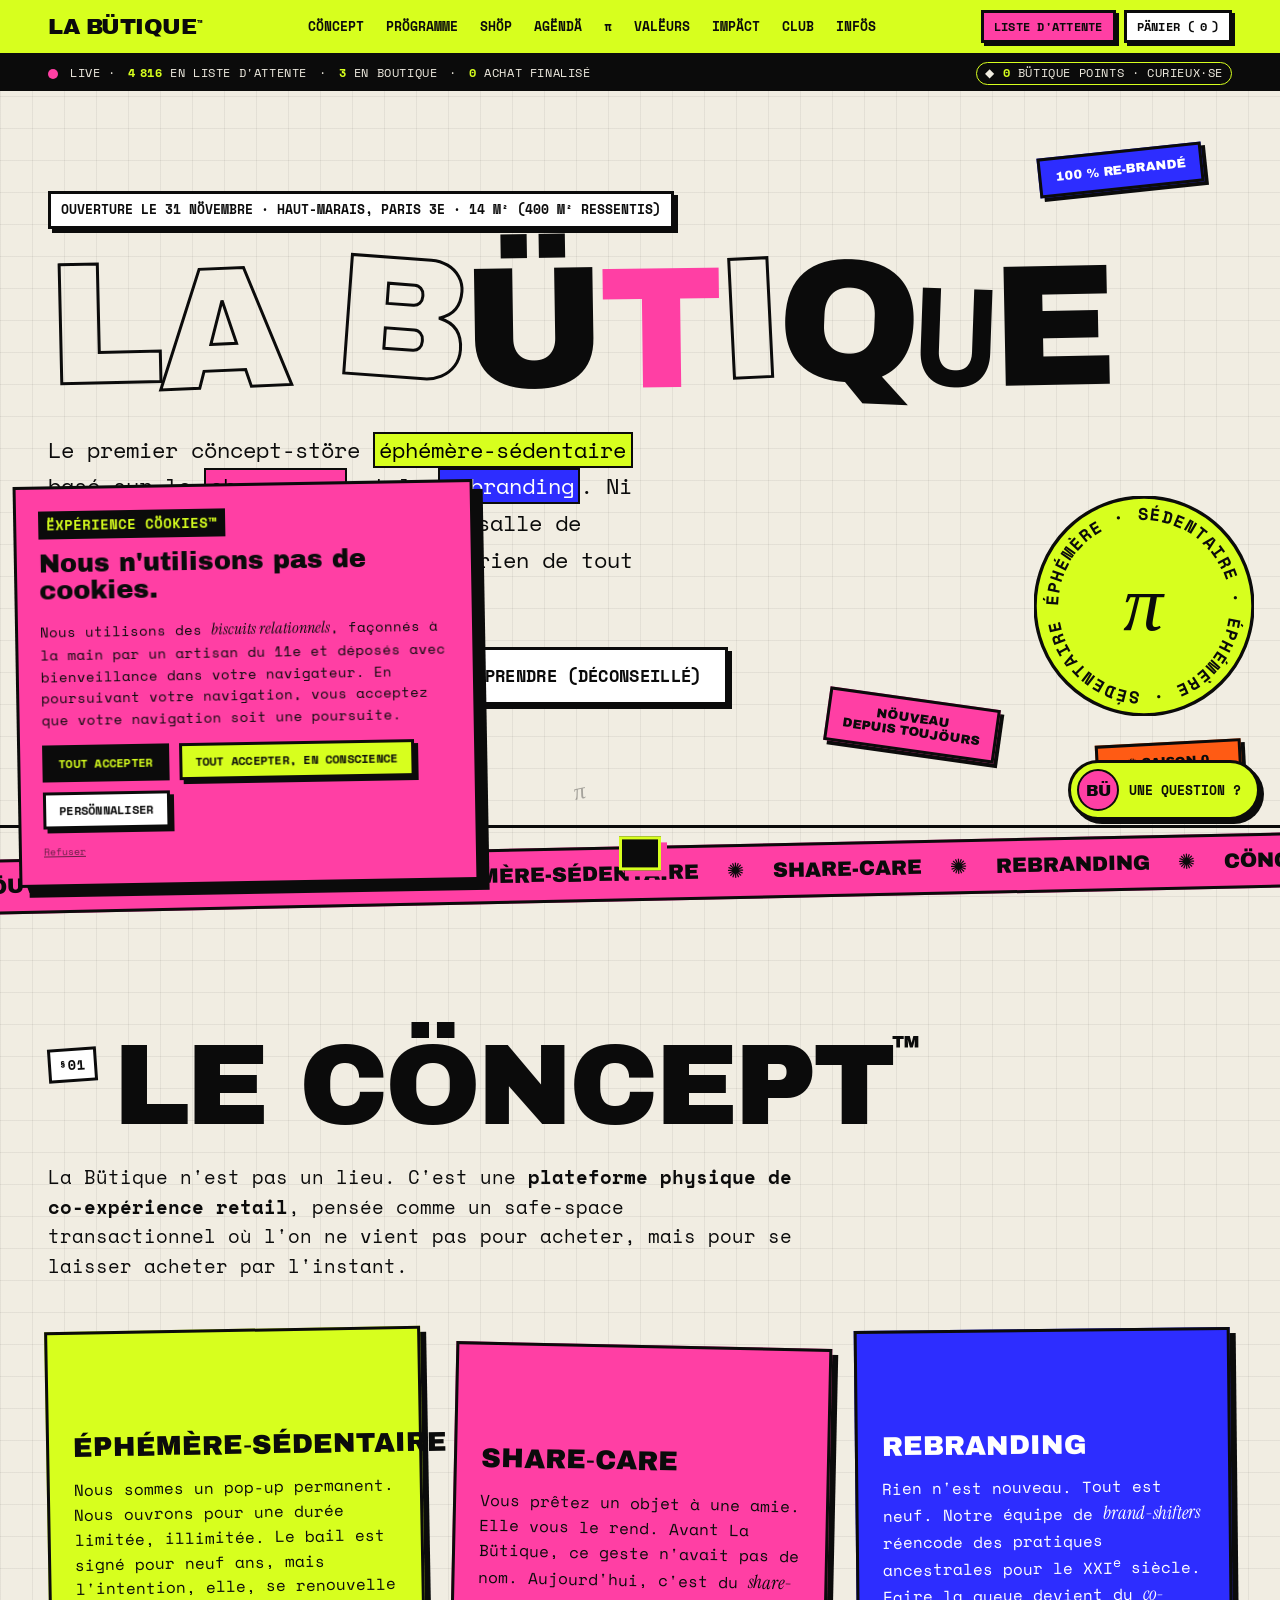
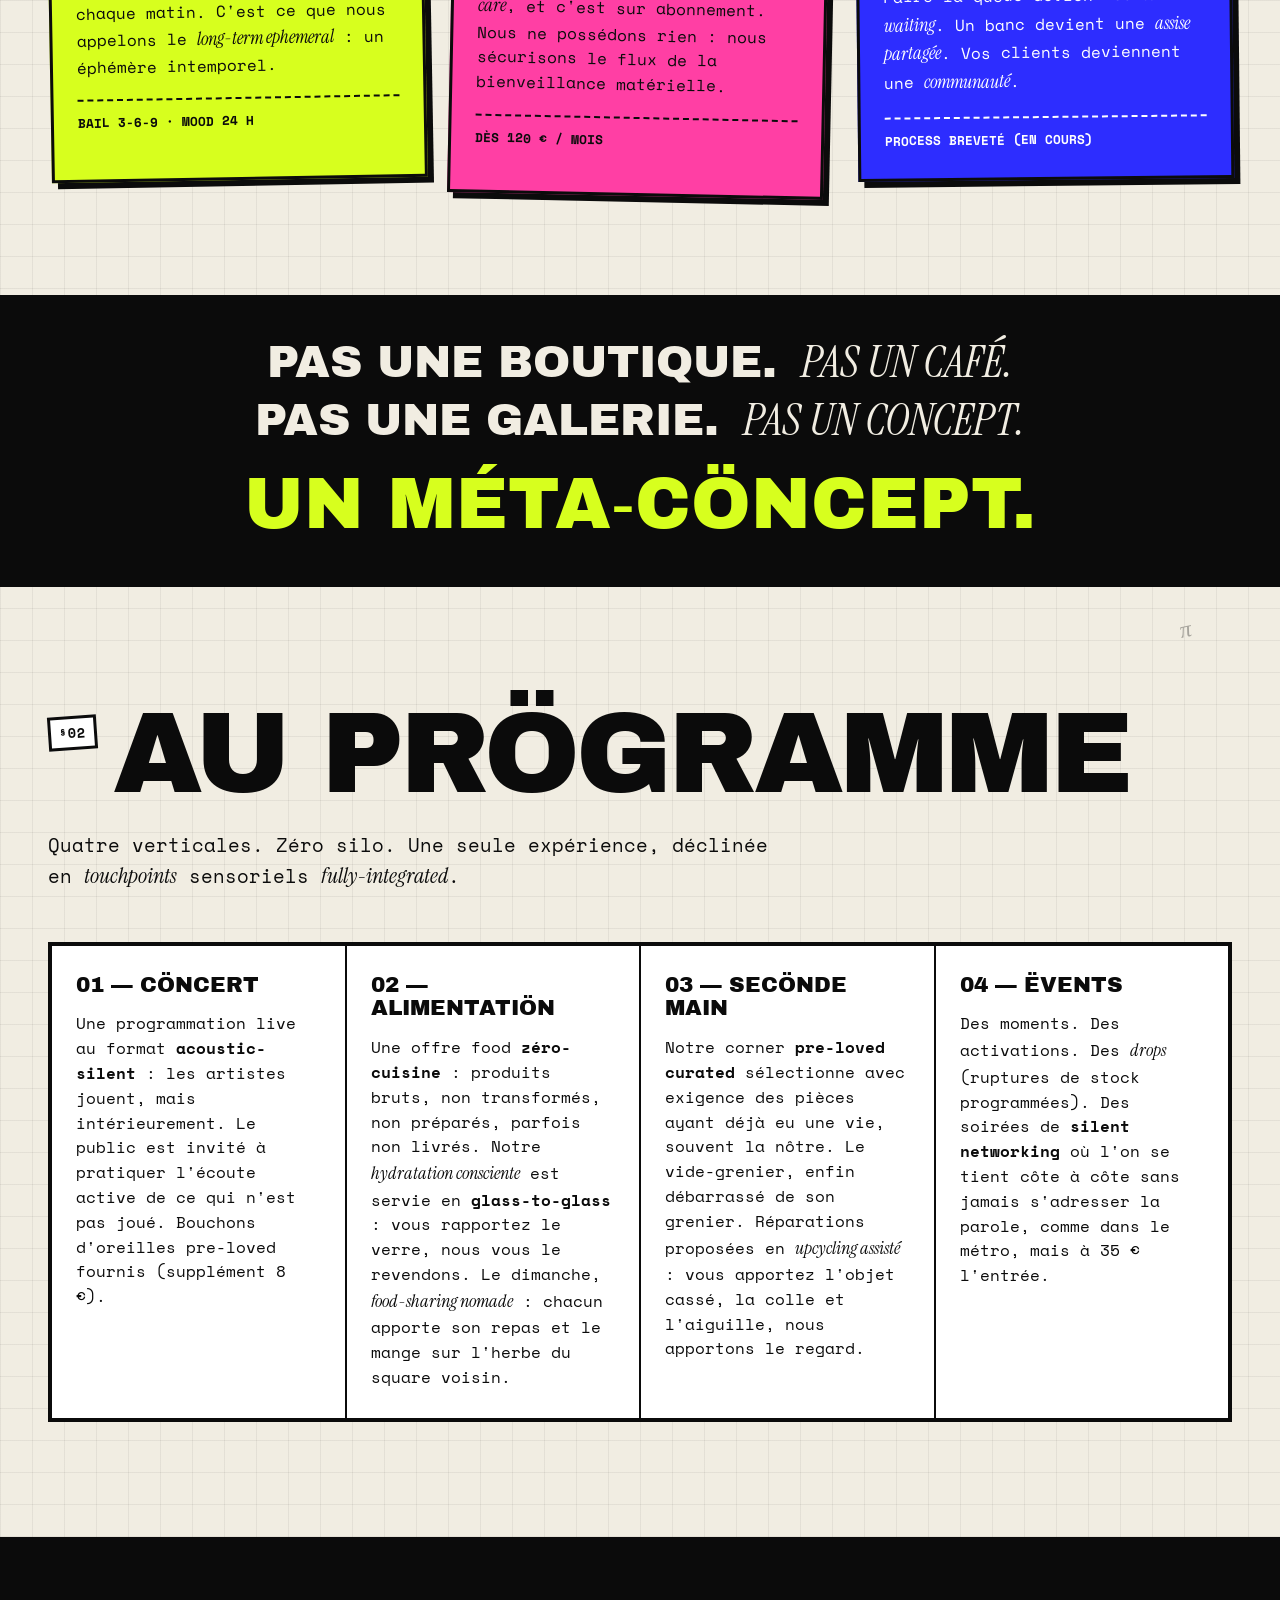
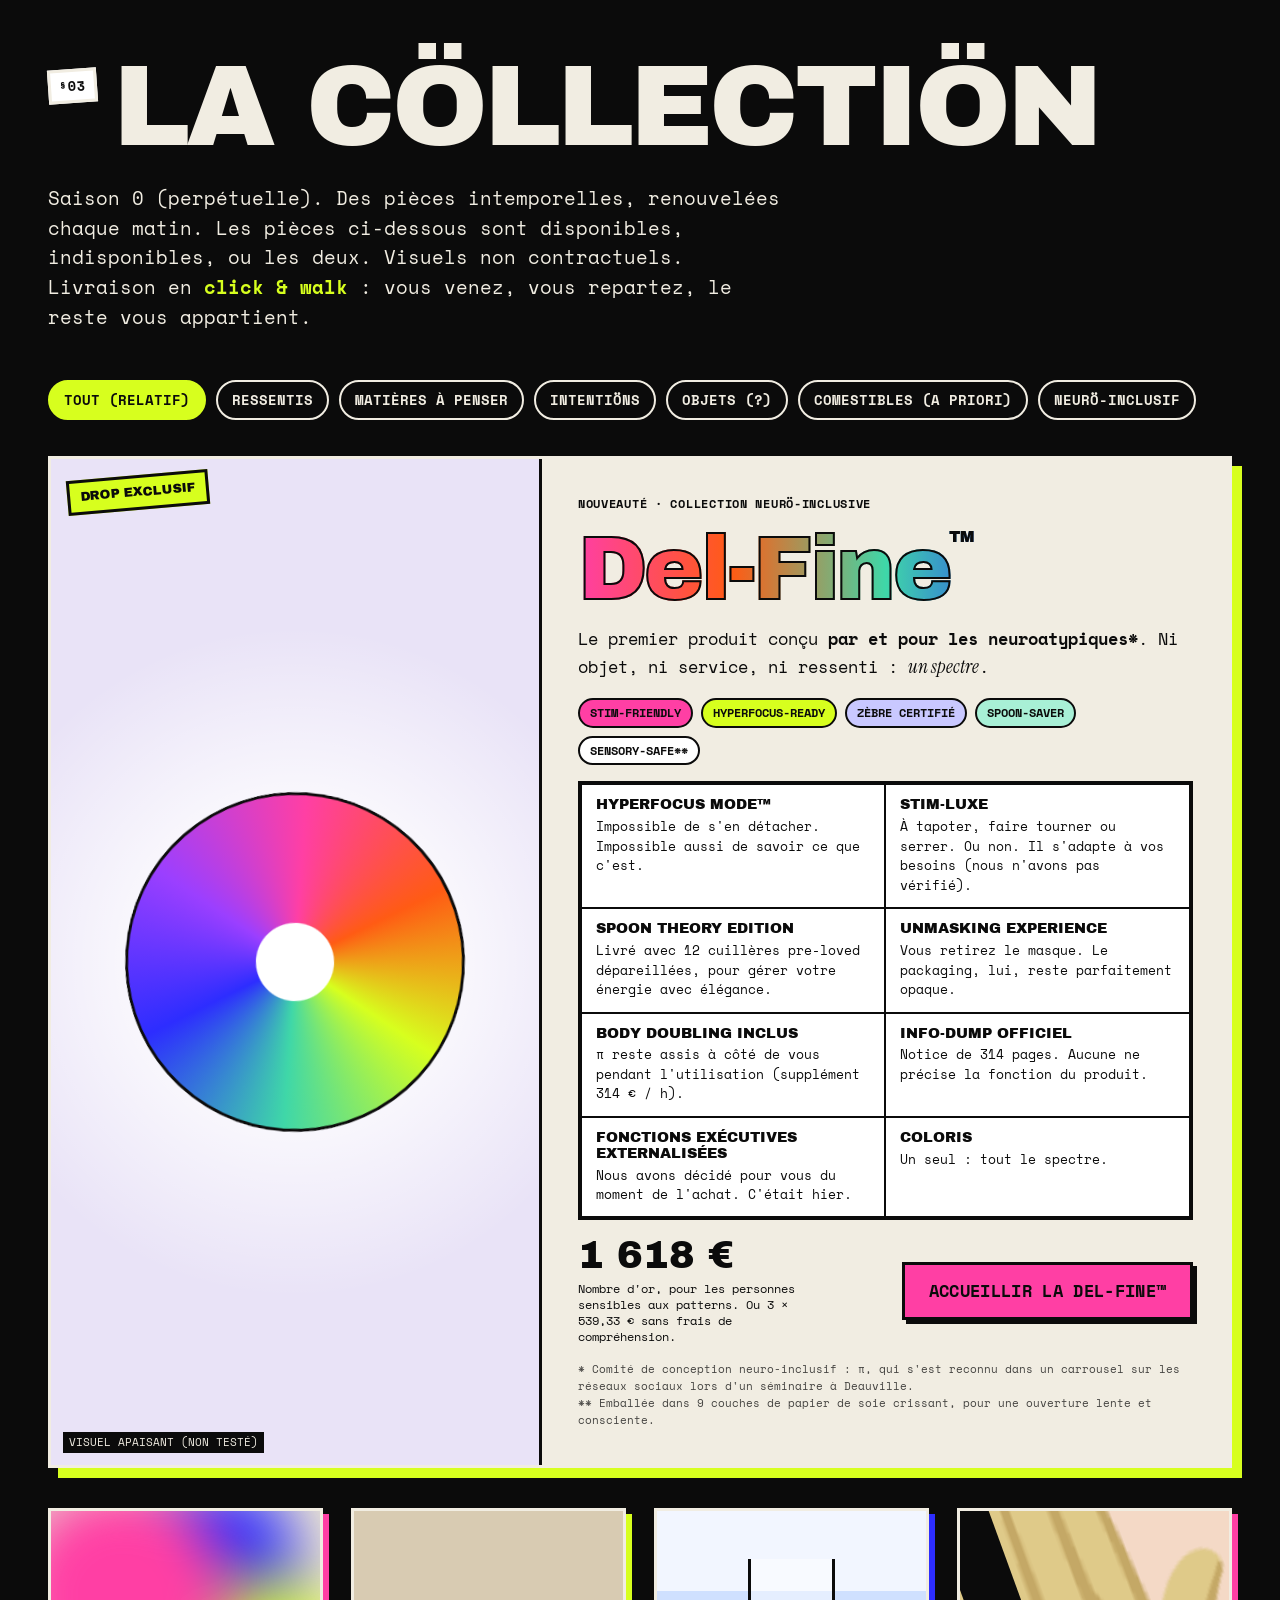
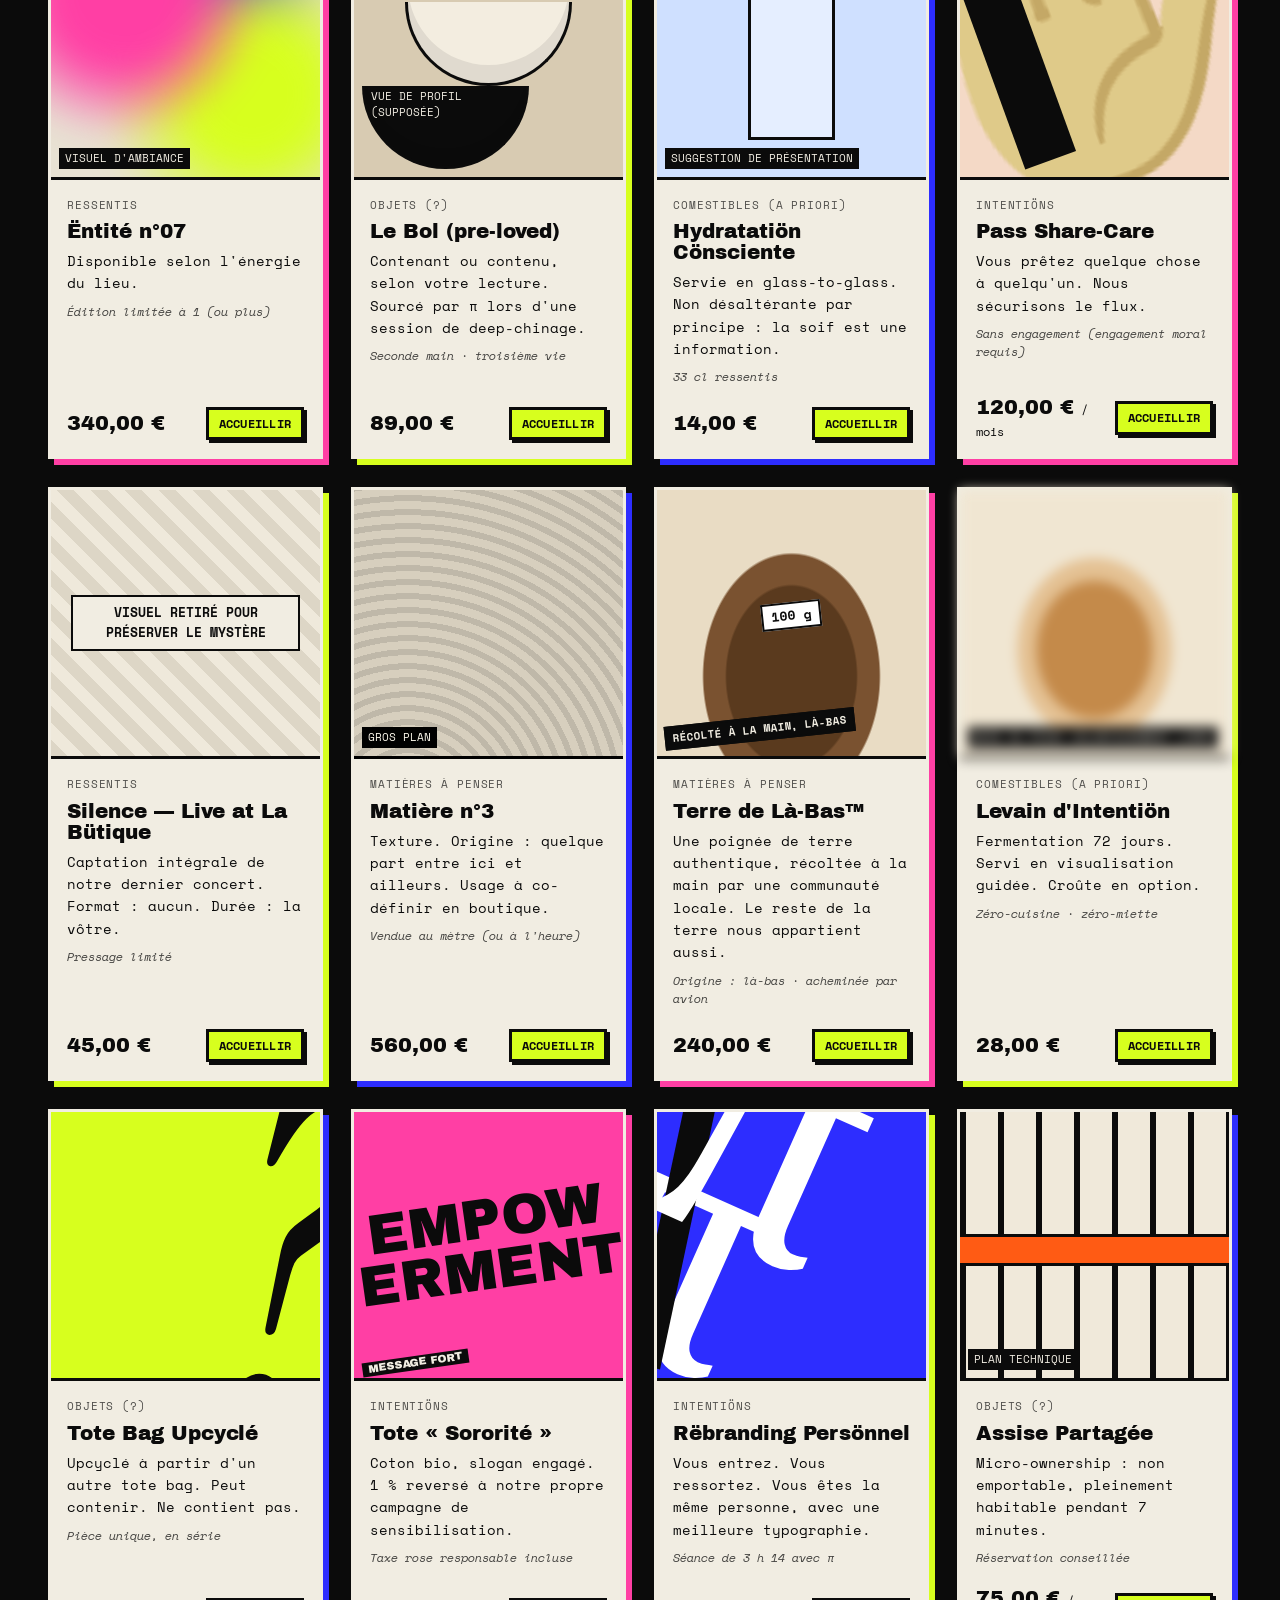
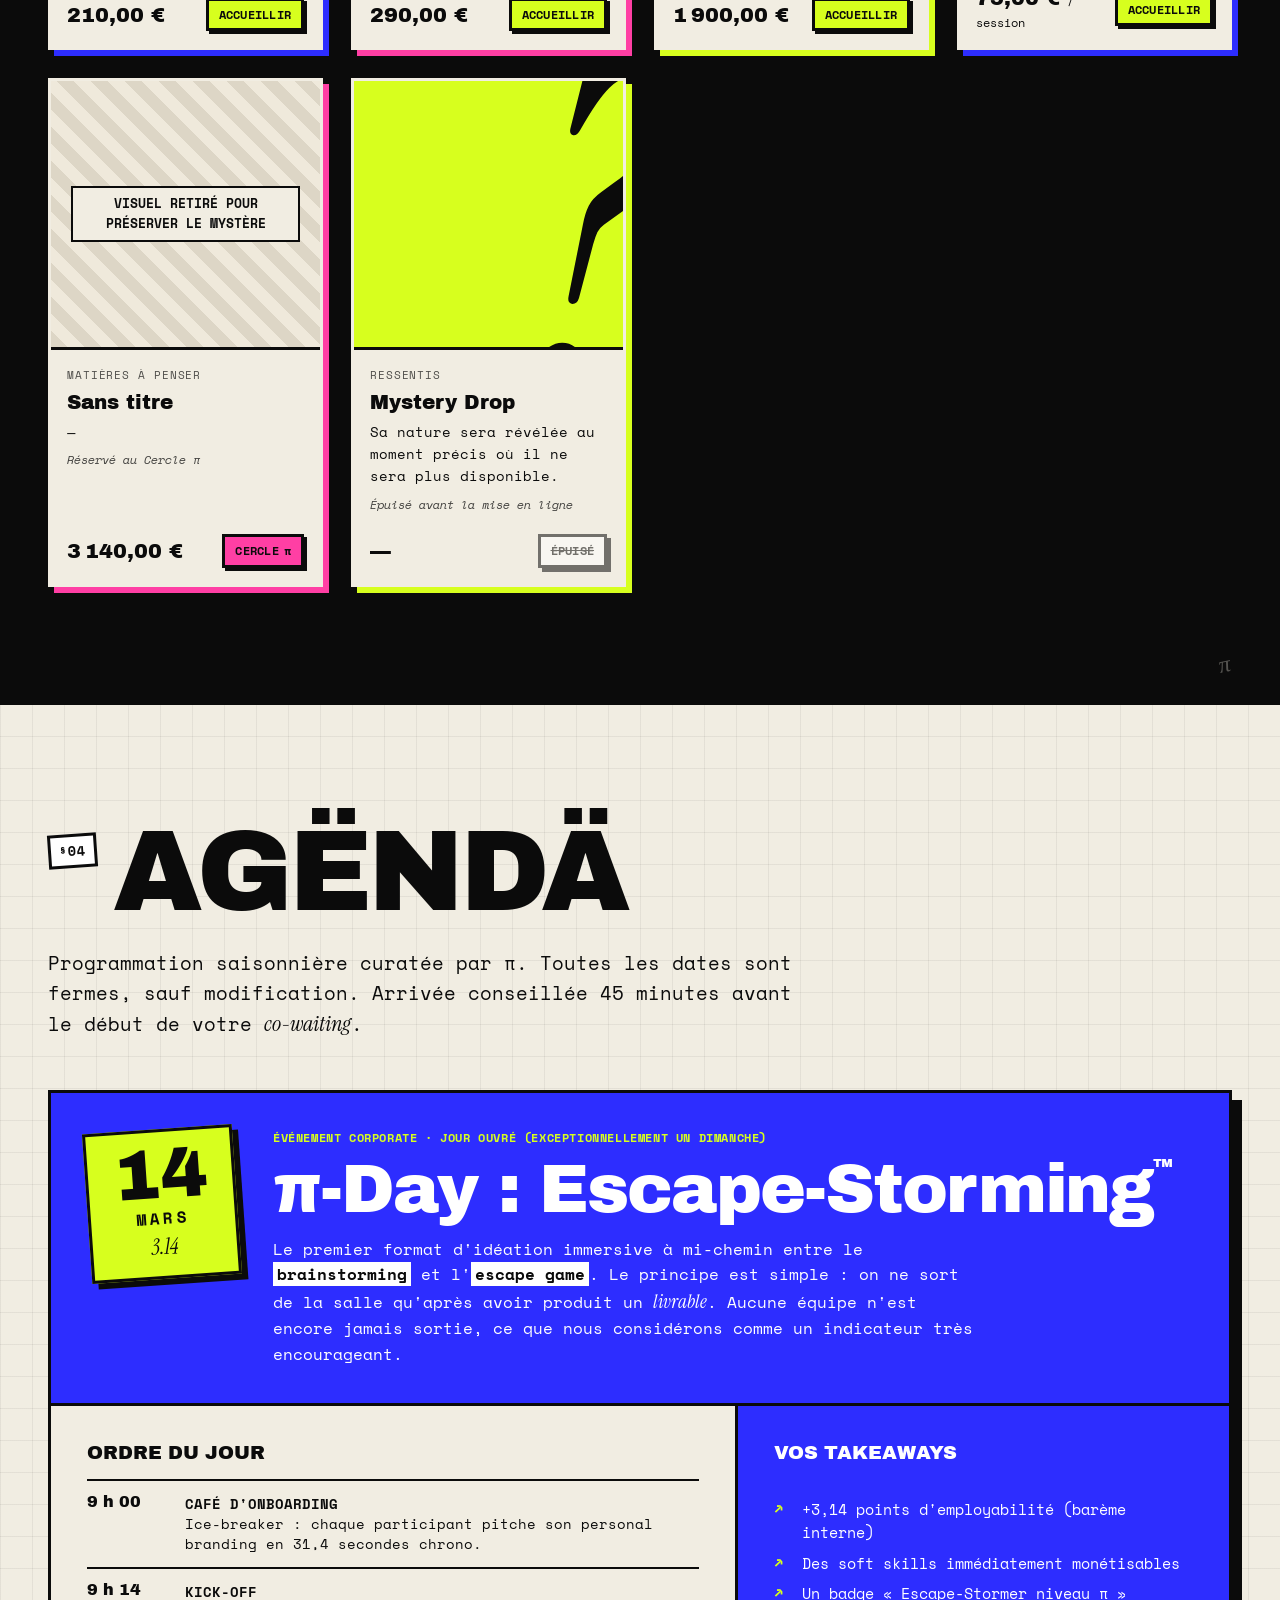
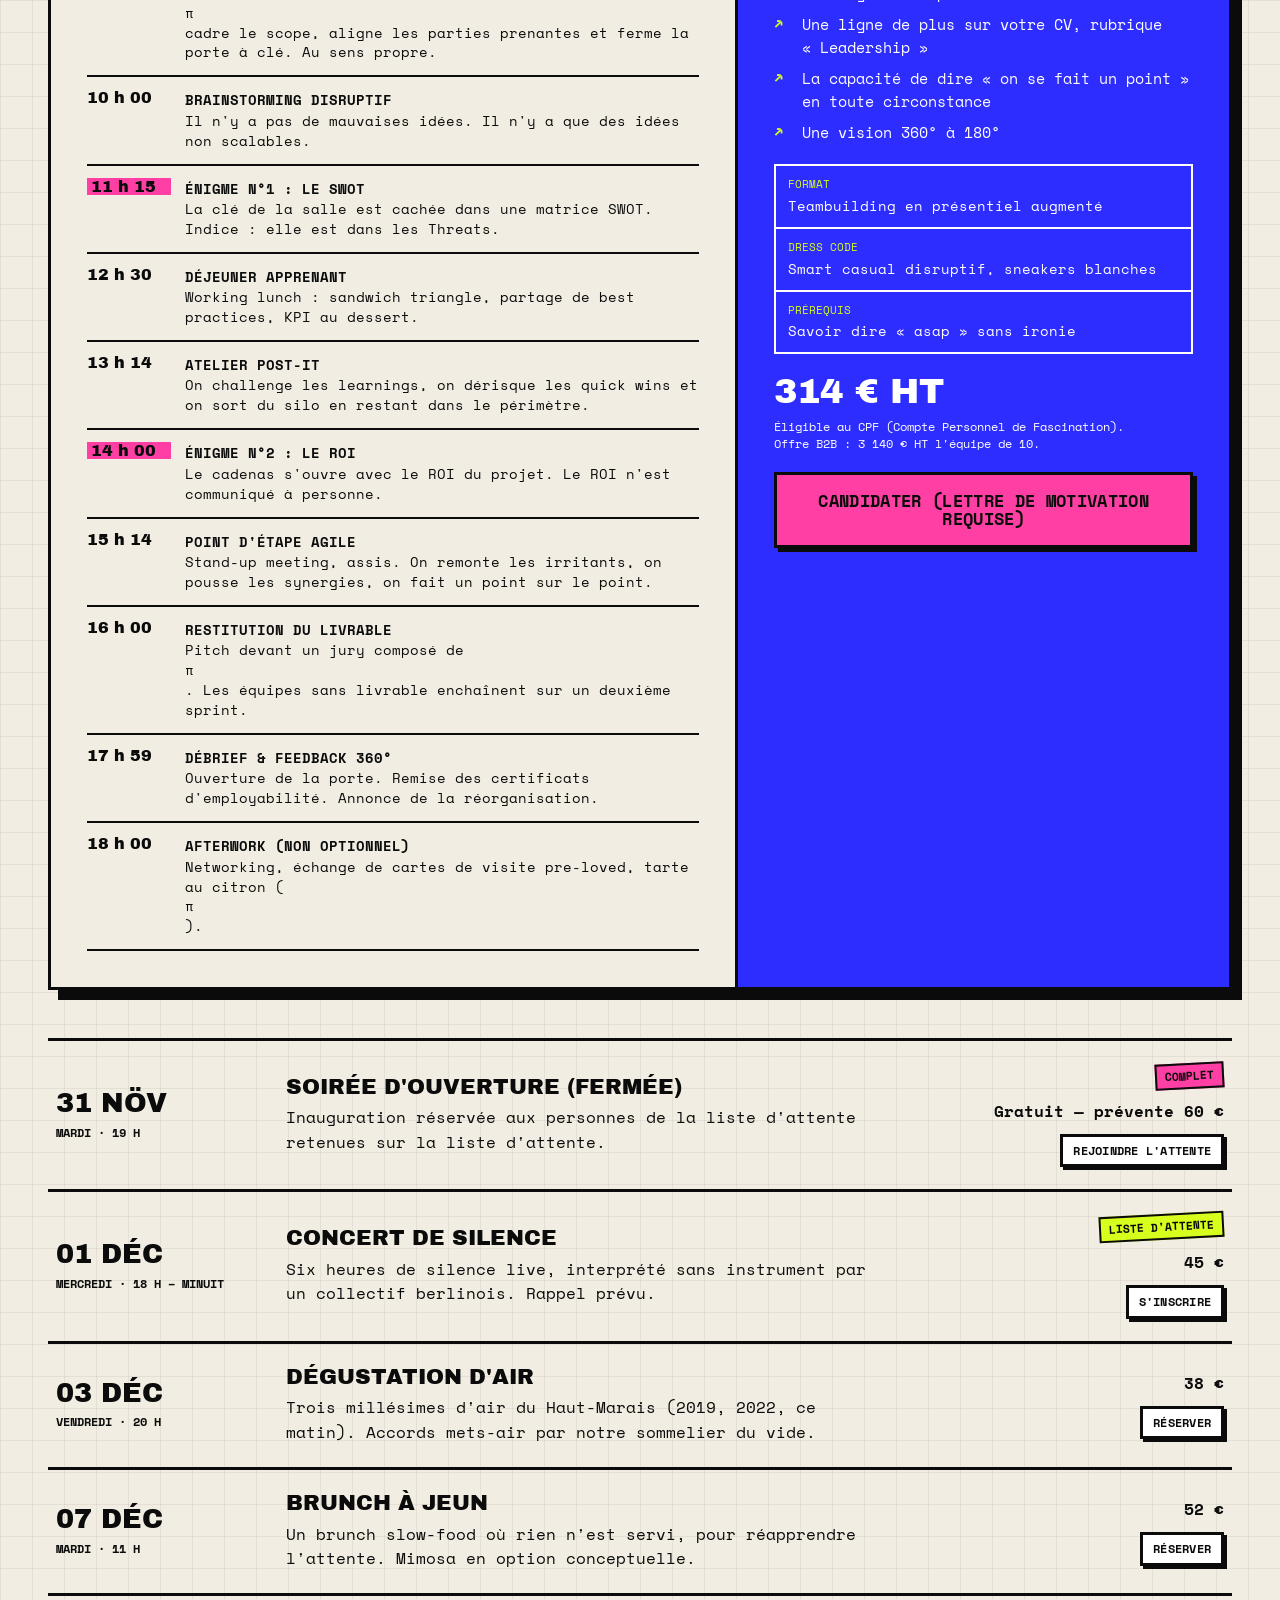
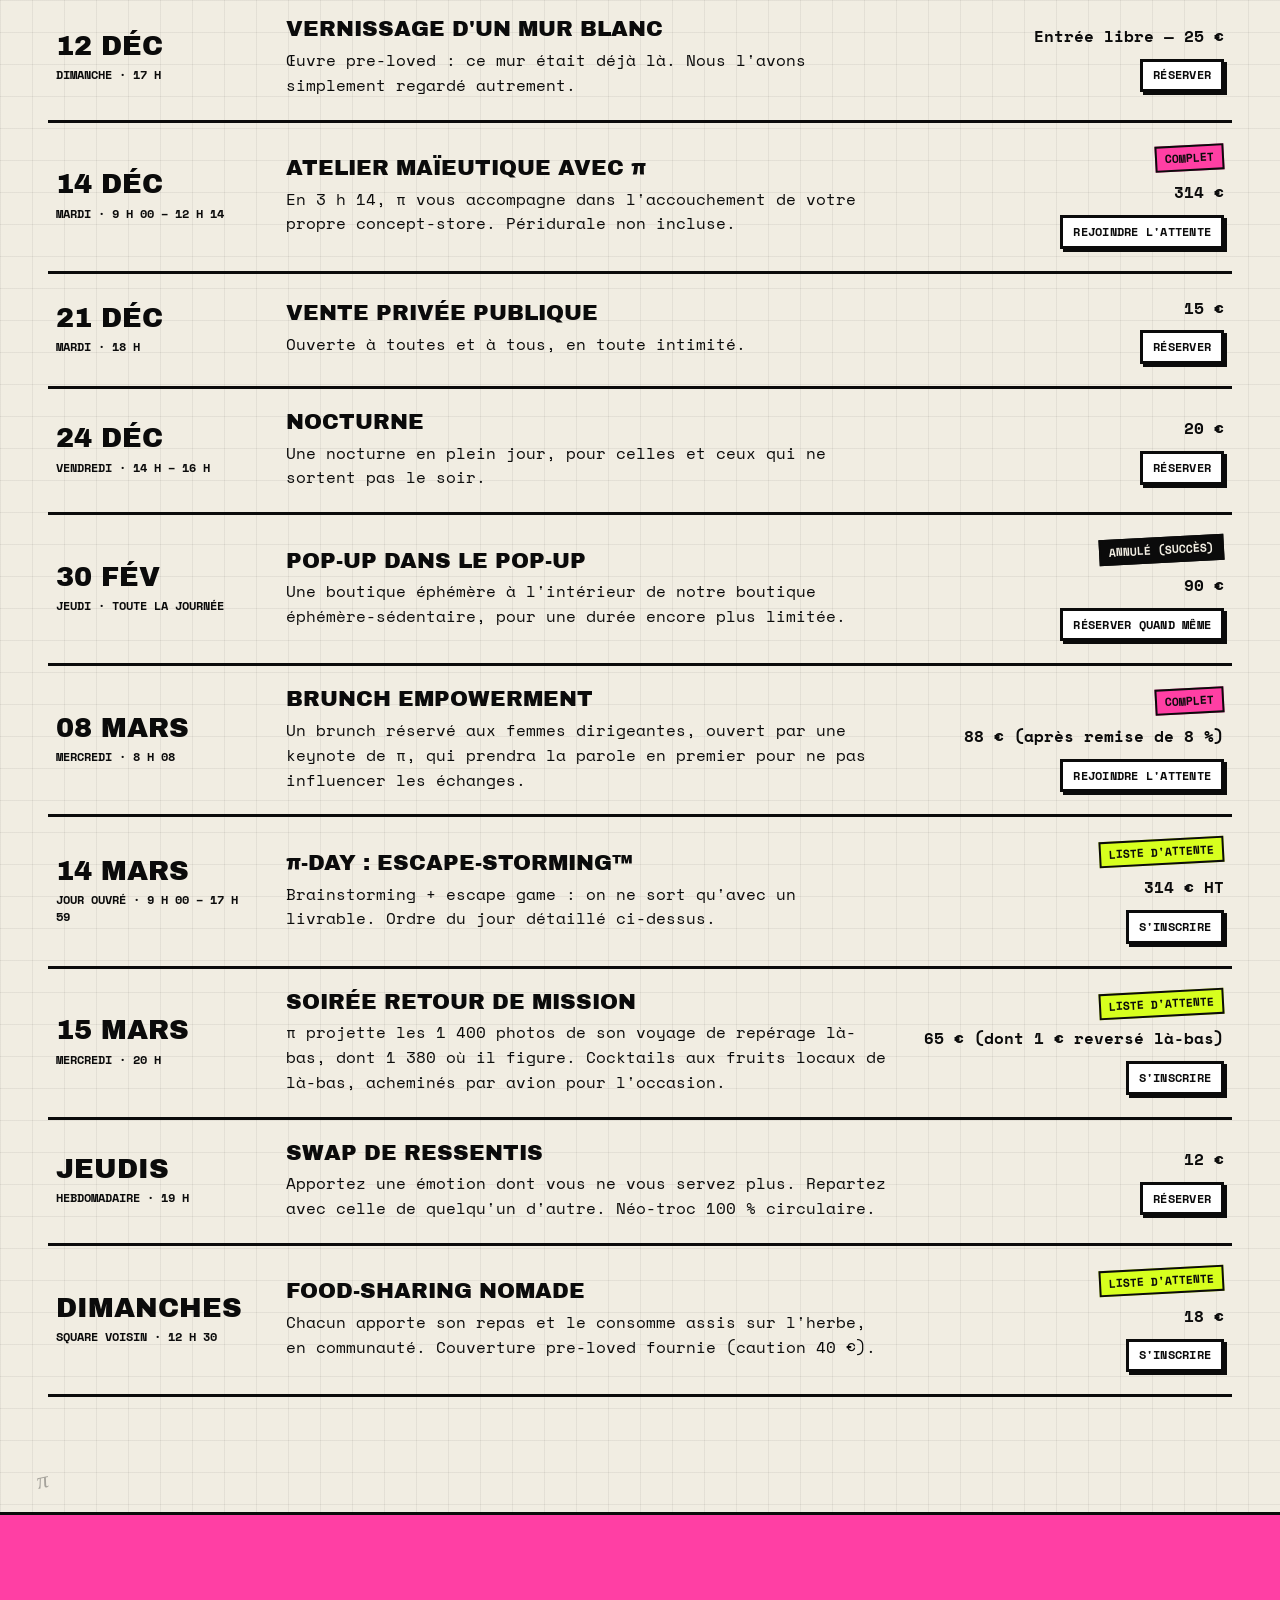
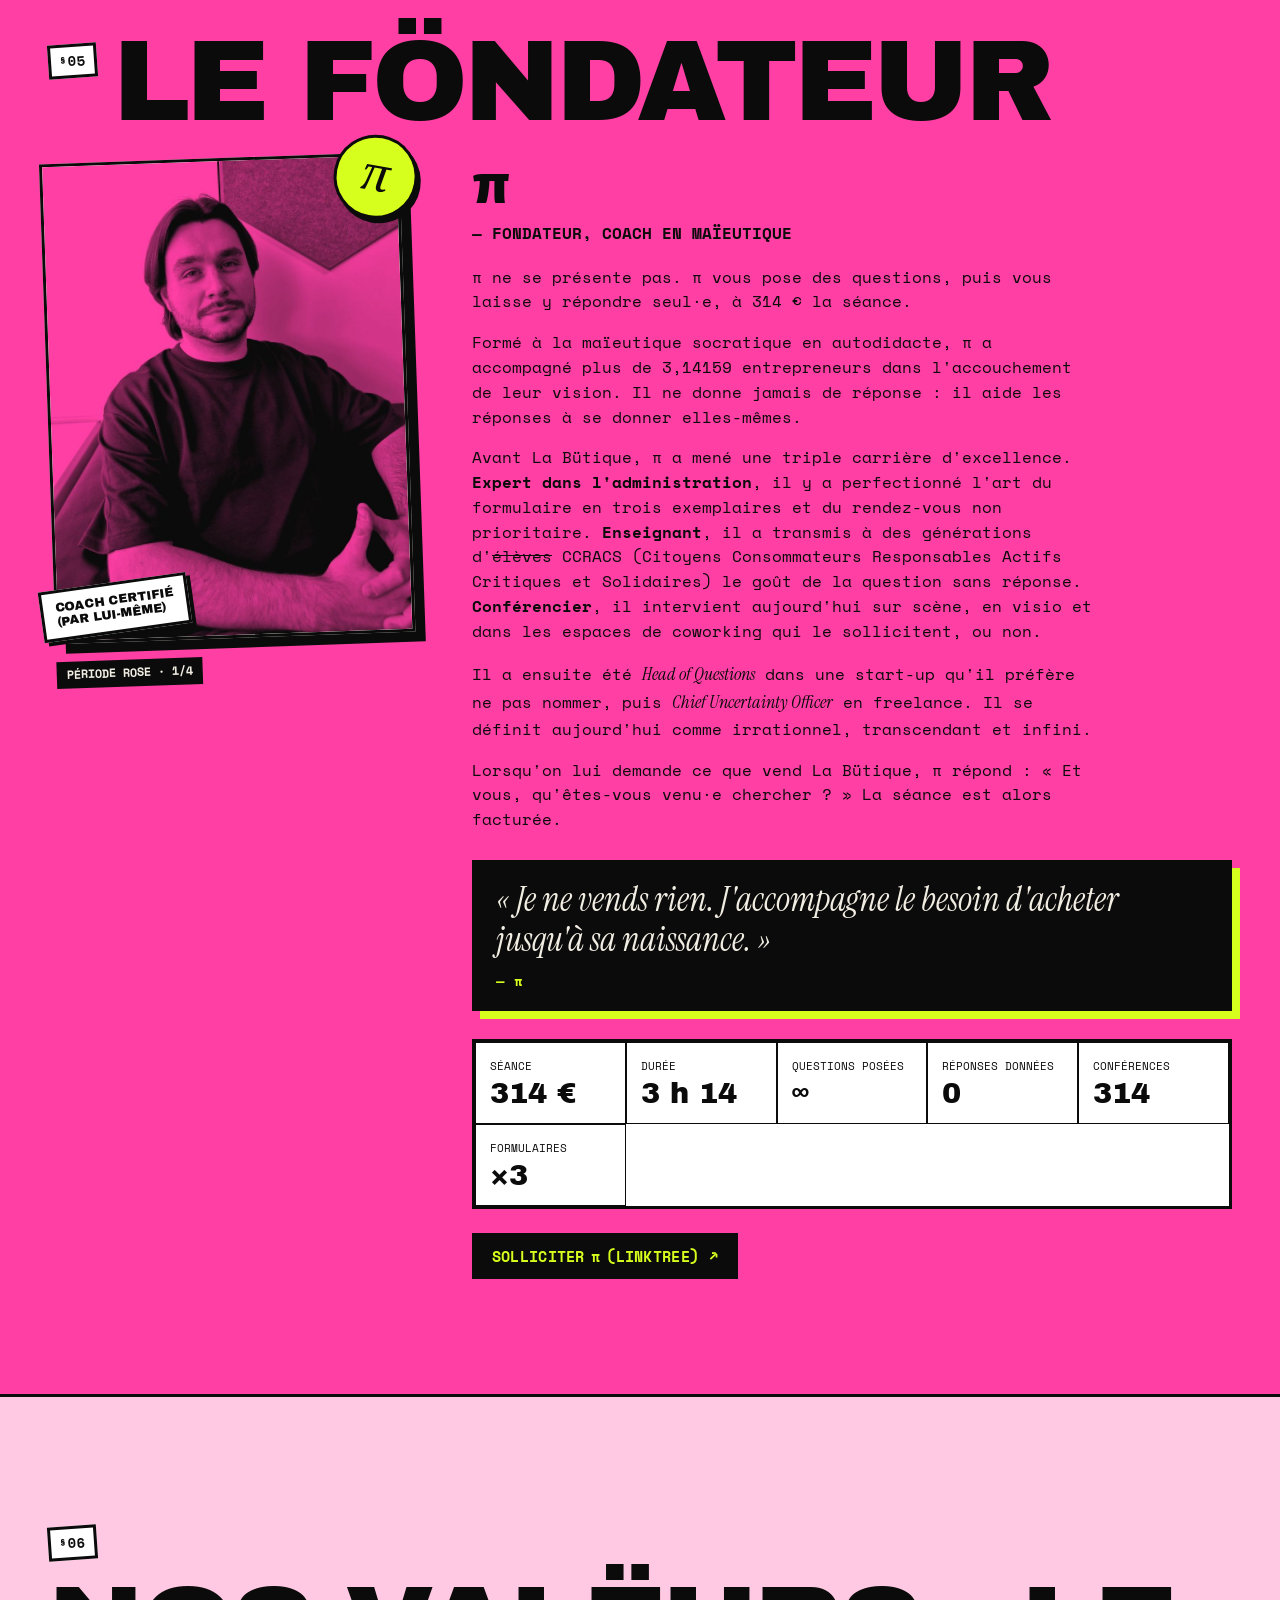
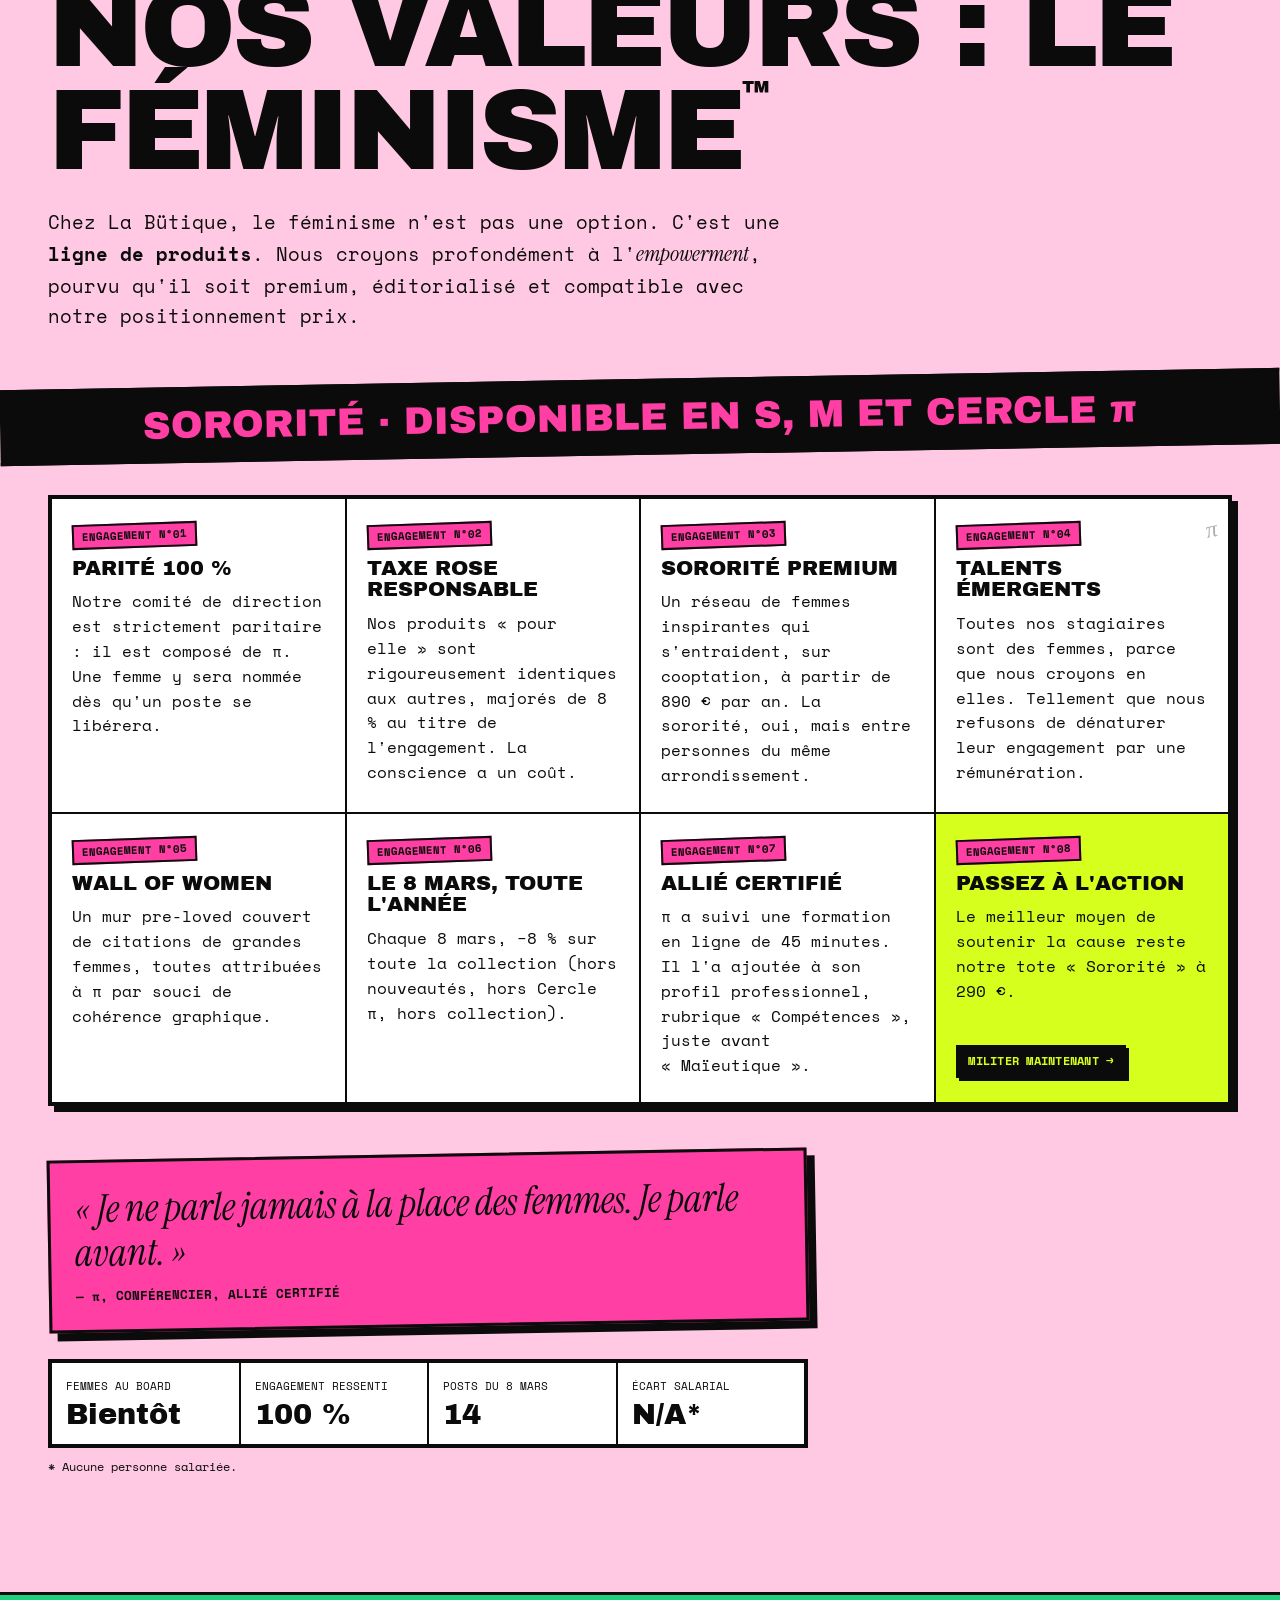
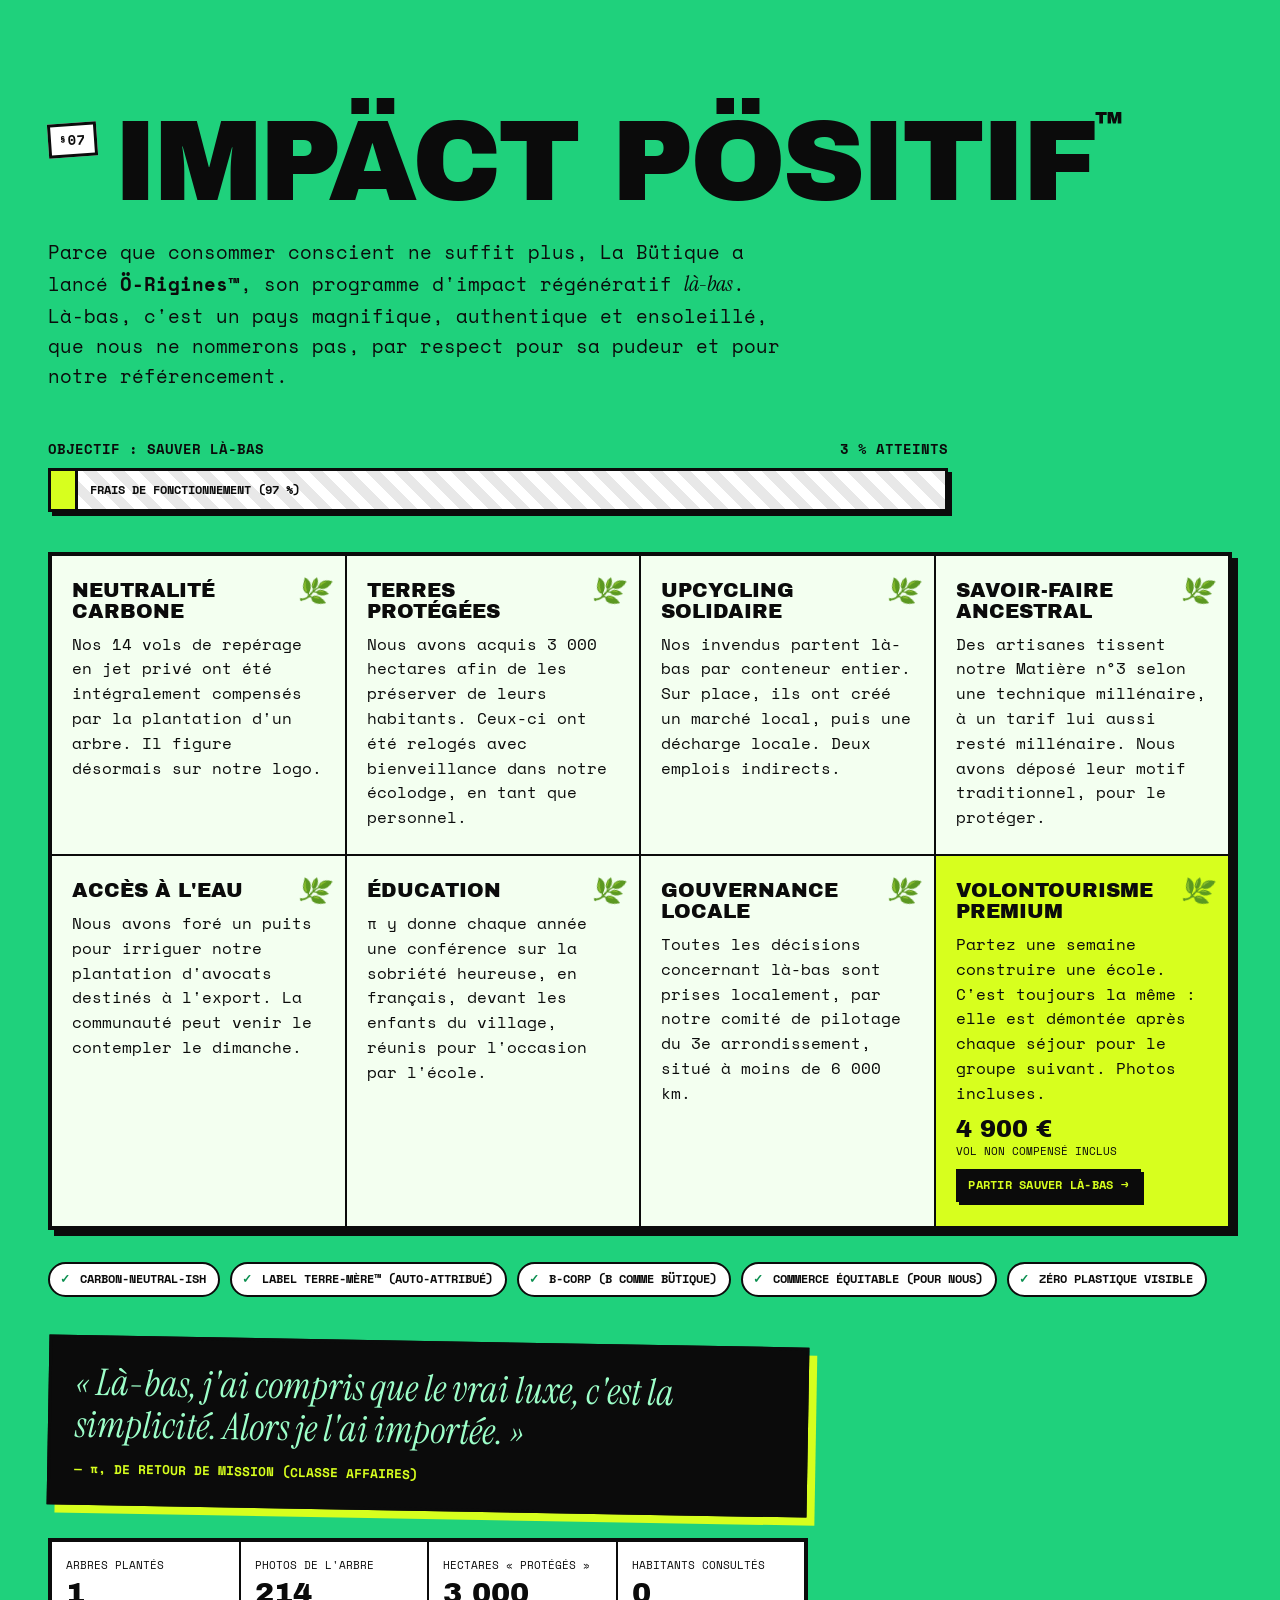
==== commit 53fa2a41: "Photo filtre π sur la carte, co-waiting, code 3,1416, CCRACS, intemporel - Carte de fidélité : photo" ====
--- a/index.html
+++ b/index.html
@@ -157,7 +157,7 @@
     <article class="pillar p-acid">
       <span class="pillar-num">01</span>
       <h3>Éphémère&#8209;Sédentaire</h3>
-      <p>Nous sommes un pop-up permanent. Nous ouvrons pour une durée limitée, illimitée. Le bail est signé pour neuf ans, mais l'intention, elle, se renouvelle chaque matin. C'est ce que nous appelons le <em>long-term ephemeral</em>.</p>
+      <p>Nous sommes un pop-up permanent. Nous ouvrons pour une durée limitée, illimitée. Le bail est signé pour neuf ans, mais l'intention, elle, se renouvelle chaque matin. C'est ce que nous appelons le <em>long-term ephemeral</em> : un éphémère intemporel.</p>
       <p class="pillar-foot">Bail 3-6-9 · Mood 24 h</p>
     </article>
     <article class="pillar p-pink">
@@ -219,7 +219,7 @@
     <span class="section-num">§03</span>
     <h2 class="h2">La Cöllectiön</h2>
   </header>
-  <p class="lead">Saison 0 (perpétuelle). Les pièces ci-dessous sont disponibles, indisponibles, ou les deux. Visuels non contractuels. Livraison en <strong>click &amp; walk</strong> : vous venez, vous repartez, le reste vous appartient.</p>
+  <p class="lead">Saison 0 (perpétuelle). Des pièces intemporelles, renouvelées chaque matin. Les pièces ci-dessous sont disponibles, indisponibles, ou les deux. Visuels non contractuels. Livraison en <strong>click &amp; walk</strong> : vous venez, vous repartez, le reste vous appartient.</p>
 
   <div class="filters" role="group" aria-label="Filtrer la collection" id="filters"></div>
 
@@ -340,7 +340,7 @@
       <h3>π <small>— Fondateur, coach en maïeutique</small></h3>
       <p>π ne se présente pas. π vous pose des questions, puis vous laisse y répondre seul·e, à 314 € la séance.</p>
       <p>Formé à la maïeutique socratique en autodidacte, π a accompagné plus de 3,14159 entrepreneurs dans l'accouchement de leur vision. Il ne donne jamais de réponse : il aide les réponses à se donner elles-mêmes.</p>
-      <p>Avant La Bütique, π a mené une triple carrière d'excellence. <strong>Expert dans l'administration</strong>, il y a perfectionné l'art du formulaire en trois exemplaires et du rendez-vous non prioritaire. <strong>Enseignant</strong>, il a transmis à des générations d'élèves le goût de la question sans réponse. <strong>Conférencier</strong>, il intervient aujourd'hui sur scène, en visio et dans les espaces de coworking qui le sollicitent, ou non.</p>
+      <p>Avant La Bütique, π a mené une triple carrière d'excellence. <strong>Expert dans l'administration</strong>, il y a perfectionné l'art du formulaire en trois exemplaires et du rendez-vous non prioritaire. <strong>Enseignant</strong>, il a transmis à des générations d'<s>élèves</s> CCRACS (Citoyens Consommateurs Responsables Actifs Critiques et Solidaires) le goût de la question sans réponse. <strong>Conférencier</strong>, il intervient aujourd'hui sur scène, en visio et dans les espaces de coworking qui le sollicitent, ou non.</p>
       <p>Il a ensuite été <em>Head of Questions</em> dans une start-up qu'il préfère ne pas nommer, puis <em>Chief Uncertainty Officer</em> en freelance. Il se définit aujourd'hui comme irrationnel, transcendant et infini.</p>
       <p>Lorsqu'on lui demande ce que vend La Bütique, π répond : « Et vous, qu'êtes-vous venu·e chercher ? » La séance est alors facturée.</p>
       <blockquote>« Je ne vends rien. J'accompagne le besoin d'acheter jusqu'à sa naissance. »<cite>— π</cite></blockquote>
@@ -514,7 +514,7 @@
     <p class="club-rank">Votre rang : <b data-bq-tier>Curieux·se</b> · ◆ <b data-bq-points>0</b> Bütique Points</p>
     <div class="club-bar"><span id="club-progress"></span></div>
     <p class="club-next" id="club-next">Prochain rang : Initié·e, encore 100 pts</p>
-    <p class="club-hint">Comment gagner des points ? En interagissant avec le site. Tout ce que vous faites est valorisé, sauf acheter.</p>
+    <p class="club-hint">Comment gagner des points ? En interagissant avec le site. Tout ce que vous faites est valorisé, sauf acheter. Les initié·es connaissent aussi un code à six caractères.</p>
   </div>
 
   <ol class="tiers">
@@ -524,6 +524,28 @@
     <li class="tier" data-tier="cercle"><span class="tier-min">600 pts</span><h3>Cercle π</h3><p class="tier-price">Communiqué oralement</p><p>Accès aux pièces réservées. Co-waiting à l'intérieur. π vous regarde.</p></li>
     <li class="tier" data-tier="majuscule"><span class="tier-min">3 141 pts</span><h3>Π (majuscule)</h3><p class="tier-price">Inestimable</p><p>Niveau ultime. Personne ne l'a jamais atteint, pas même π.</p></li>
   </ol>
+
+  <div class="cowait" id="cowait">
+    <div class="cw-head">
+      <div>
+        <p class="contact-kicker">Salle d'attente virtuelle</p>
+        <h3 class="cw-title">Le Co-waiting<sup>™</sup></h3>
+        <p class="cw-lead">Faire la queue, enfin rebrandé. Rejoignez la file, avancez, reculez, grandissez. Durée estimée : 3 min 14. Votre temps de co-waiting sera gravé sur votre carte de fidélité.</p>
+      </div>
+      <div class="cw-board">
+        <p class="cw-pos" id="cw-pos">N° 47</p>
+        <p class="cw-time">Temps de co-waiting : <b id="cw-time">0 s</b></p>
+        <div class="cw-track"><span id="cw-bar"></span></div>
+      </div>
+    </div>
+    <button class="btn btn-pink btn-lg" type="button" id="cw-join">Rejoindre la file</button>
+    <div class="cw-actions" id="cw-actions" hidden>
+      <button class="btn btn-sm" type="button" data-cw="meditate">Méditer en attendant</button>
+      <button class="btn btn-sm" type="button" data-cw="network">Silent networking</button>
+      <button class="btn btn-sm" type="button" data-cw="report">Signaler un dépassement</button>
+    </div>
+    <ol class="cw-log" id="cw-log" aria-live="polite"></ol>
+  </div>
 
   <div class="club-grid">
     <div class="club-ach">
@@ -553,6 +575,25 @@
           <label for="card-mantra">Votre mantra d'achat</label>
           <input id="card-mantra" name="mantra" maxlength="52" placeholder="Je mérite ce que je ne comprends pas">
         </div>
+        <div class="field photo-field">
+          <span class="photo-label">Votre photo (facultatif)</span>
+          <div class="photo-row">
+            <label class="btn btn-sm photo-btn" for="card-photo">📷 Prendre ou choisir une photo</label>
+            <input class="sr-only" type="file" id="card-photo" accept="image/*">
+            <label class="sr-only" for="card-filter">Filtre π</label>
+            <select id="card-filter" name="filter">
+              <option value="rose">Filtre π : période rose</option>
+              <option value="acide">Filtre π : période acide</option>
+              <option value="trame">Filtre π : période sérigraphie</option>
+              <option value="pop">Filtre π : période pop</option>
+            </select>
+          </div>
+          <div class="photo-preview" id="card-photo-preview" hidden>
+            <canvas width="180" height="230" aria-label="Aperçu de votre photo avec le filtre π"></canvas>
+            <button class="photo-remove" type="button" id="card-photo-remove">Retirer la photo</button>
+          </div>
+          <p class="photo-note">Votre photo reste sur votre appareil : elle n'est envoyée nulle part, pas même à π.</p>
+        </div>
         <label class="check"><input type="checkbox" name="pledge" required> Je prête l'Army Pledge : je m'engage à co-attendre avec dignité.</label>
         <p class="form-error" id="card-error" role="alert"></p>
         <button class="btn btn-pink btn-lg" type="submit">Générer ma carte →</button>
--- a/assets/style.css
+++ b/assets/style.css
@@ -298,11 +298,11 @@
 /* ---------- Agenda ---------- */
 .agenda { list-style: none; margin: 0; padding: 0; border-top: var(--line); }
 .event {
-  display: grid; grid-template-columns: 150px 1fr auto; gap: 16px 28px; align-items: center;
+  display: grid; grid-template-columns: 210px minmax(0, 1fr) auto; gap: 16px 28px; align-items: center;
   padding: 22px 0; border-bottom: var(--line);
 }
 .event:hover { background: #fff; }
-.event-date { font: 1.8rem/1 var(--f-display); text-transform: uppercase; padding-left: 8px; }
+.event-date { font: 1.7rem/1 var(--f-display); text-transform: uppercase; padding-left: 8px; min-width: 0; overflow-wrap: anywhere; }
 .event-date small { display: block; font: 700 .75rem var(--f-mono); margin-top: 6px; }
 .event h3 { margin: 0 0 6px; font: 1.35rem/1.1 var(--f-display); text-transform: uppercase; }
 .event p { margin: 0; max-width: 60ch; }
@@ -770,6 +770,35 @@
 .card-result canvas { width: 100%; height: auto; display: block; border-radius: 14px; box-shadow: 8px 8px 0 var(--ink); }
 .card-actions { display: flex; flex-wrap: wrap; gap: 12px; margin-top: 18px; }
 .card-note { font-size: .74rem; margin: 12px 0 0; }
+
+/* Photo de la carte */
+.photo-label { font-weight: 700; text-transform: uppercase; font-size: .8rem; }
+.photo-row { display: flex; flex-wrap: wrap; gap: 10px; align-items: stretch; }
+.photo-row select { flex: 1 1 180px; width: auto; }
+.photo-btn { text-transform: none; }
+.photo-btn:focus-within, #card-photo:focus-visible + .photo-btn { outline: 3px dashed var(--blue); }
+.photo-preview { display: flex; align-items: flex-end; gap: 12px; }
+.photo-preview canvas { width: 120px; height: auto; border: var(--line); box-shadow: 4px 4px 0 var(--ink); transform: rotate(-3deg); }
+.photo-remove { background: none; border: none; padding: 4px 0; font: 700 .72rem var(--f-mono); text-decoration: underline; cursor: pointer; color: var(--ink); }
+.photo-note { margin: 0; font-size: .72rem; opacity: .8; }
+
+/* Co-waiting */
+.cowait { margin: 0 0 32px; padding: clamp(18px, 3vw, 28px); background: var(--acid); border: var(--line); box-shadow: var(--shadow); }
+.cw-head { display: grid; grid-template-columns: minmax(0, 1fr) minmax(220px, 300px); gap: 24px; align-items: center; margin-bottom: 18px; }
+.cw-title { margin: 4px 0 10px; font: clamp(1.8rem, 4vw, 2.8rem)/.95 var(--f-display); text-transform: uppercase; }
+.cw-title sup { font-size: .35em; vertical-align: top; }
+.cw-lead { margin: 0; max-width: 60ch; }
+.cw-board { background: var(--ink); color: var(--paper); padding: 16px; border: var(--line); box-shadow: 6px 6px 0 var(--pink); }
+.cw-pos { margin: 0; font: clamp(2.6rem, 6vw, 3.8rem)/1 var(--f-display); color: var(--acid); }
+.cw-time { margin: 8px 0 10px; font-size: .8rem; }
+.cw-track { height: 10px; background: #333; border: 1px solid var(--paper); }
+.cw-track span { display: block; height: 100%; width: 0; background: var(--pink); transition: width 1.8s linear; }
+.cw-actions { display: flex; flex-wrap: wrap; gap: 10px; }
+.cw-log { list-style: none; margin: 16px 0 0; padding: 0; display: grid; gap: 6px; }
+.cw-log:empty { display: none; }
+.cw-log li { padding: 8px 10px; background: #fff; border: 2px solid var(--ink); font-size: .82rem; }
+.cw-log li:first-child { box-shadow: 3px 3px 0 var(--pink); font-weight: 700; }
+.cowait.done .cw-pos { color: var(--pink); }
 
 /* Barre live : points */
 .live-pts { margin-left: auto; text-decoration: none; color: var(--paper); border: 1px solid var(--acid); padding: 1px 8px; border-radius: 999px; }
@@ -1116,6 +1145,10 @@
   .cart-items .ci-remove { padding: 8px 0 8px 8px; }
 
   /* Club, écosystème, méditation */
+  .cw-head { grid-template-columns: minmax(0, 1fr); gap: 16px; }
+  .cowait { padding: 16px; box-shadow: 5px 5px 0 var(--ink); }
+  .cowait > .btn, .cw-actions .btn { width: 100%; }
+  .photo-btn { width: 100%; }
   .live-pts { display: none; }
   .club-status { padding: 16px; box-shadow: 5px 5px 0 var(--ink); }
   .tiers { display: flex; overflow-x: auto; scroll-snap-type: x mandatory; gap: 12px; margin: 0 -16px 32px; padding: 14px 16px 12px; border: none; background: none; box-shadow: none; scrollbar-width: none; }
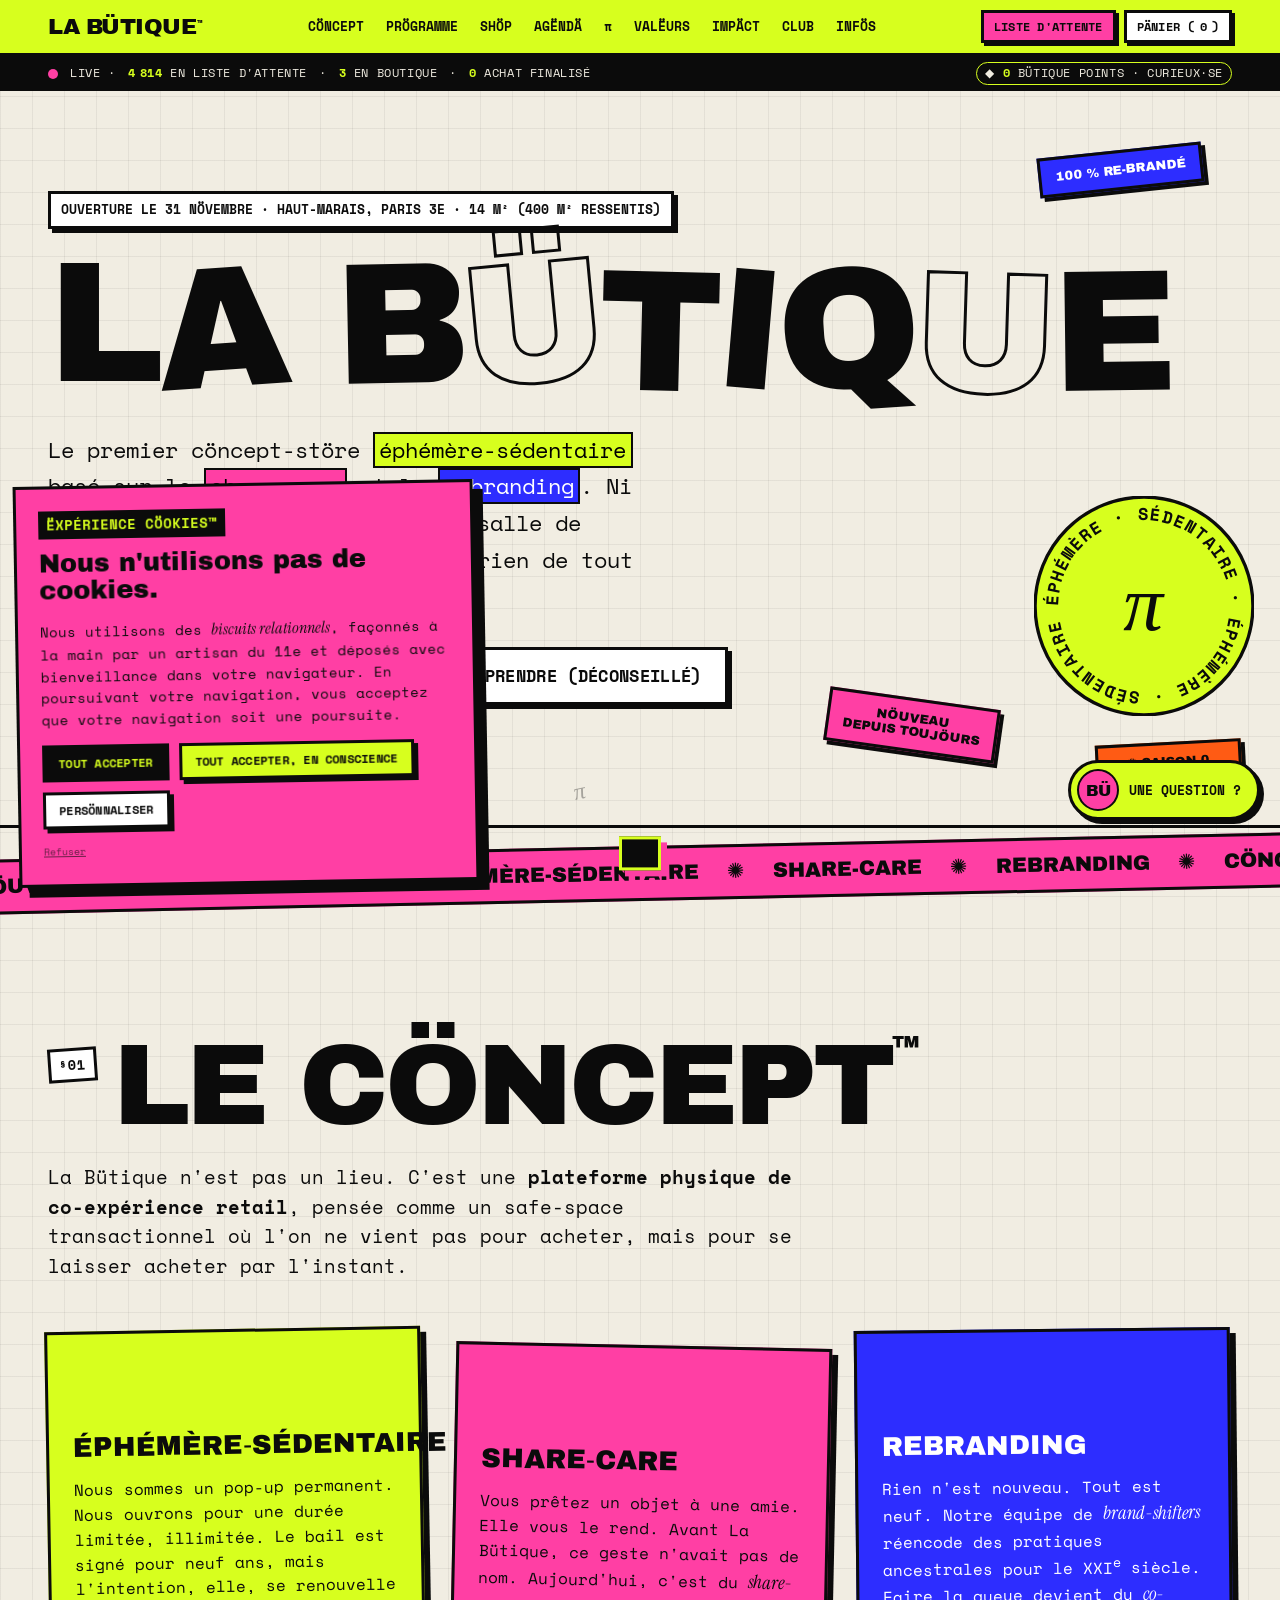
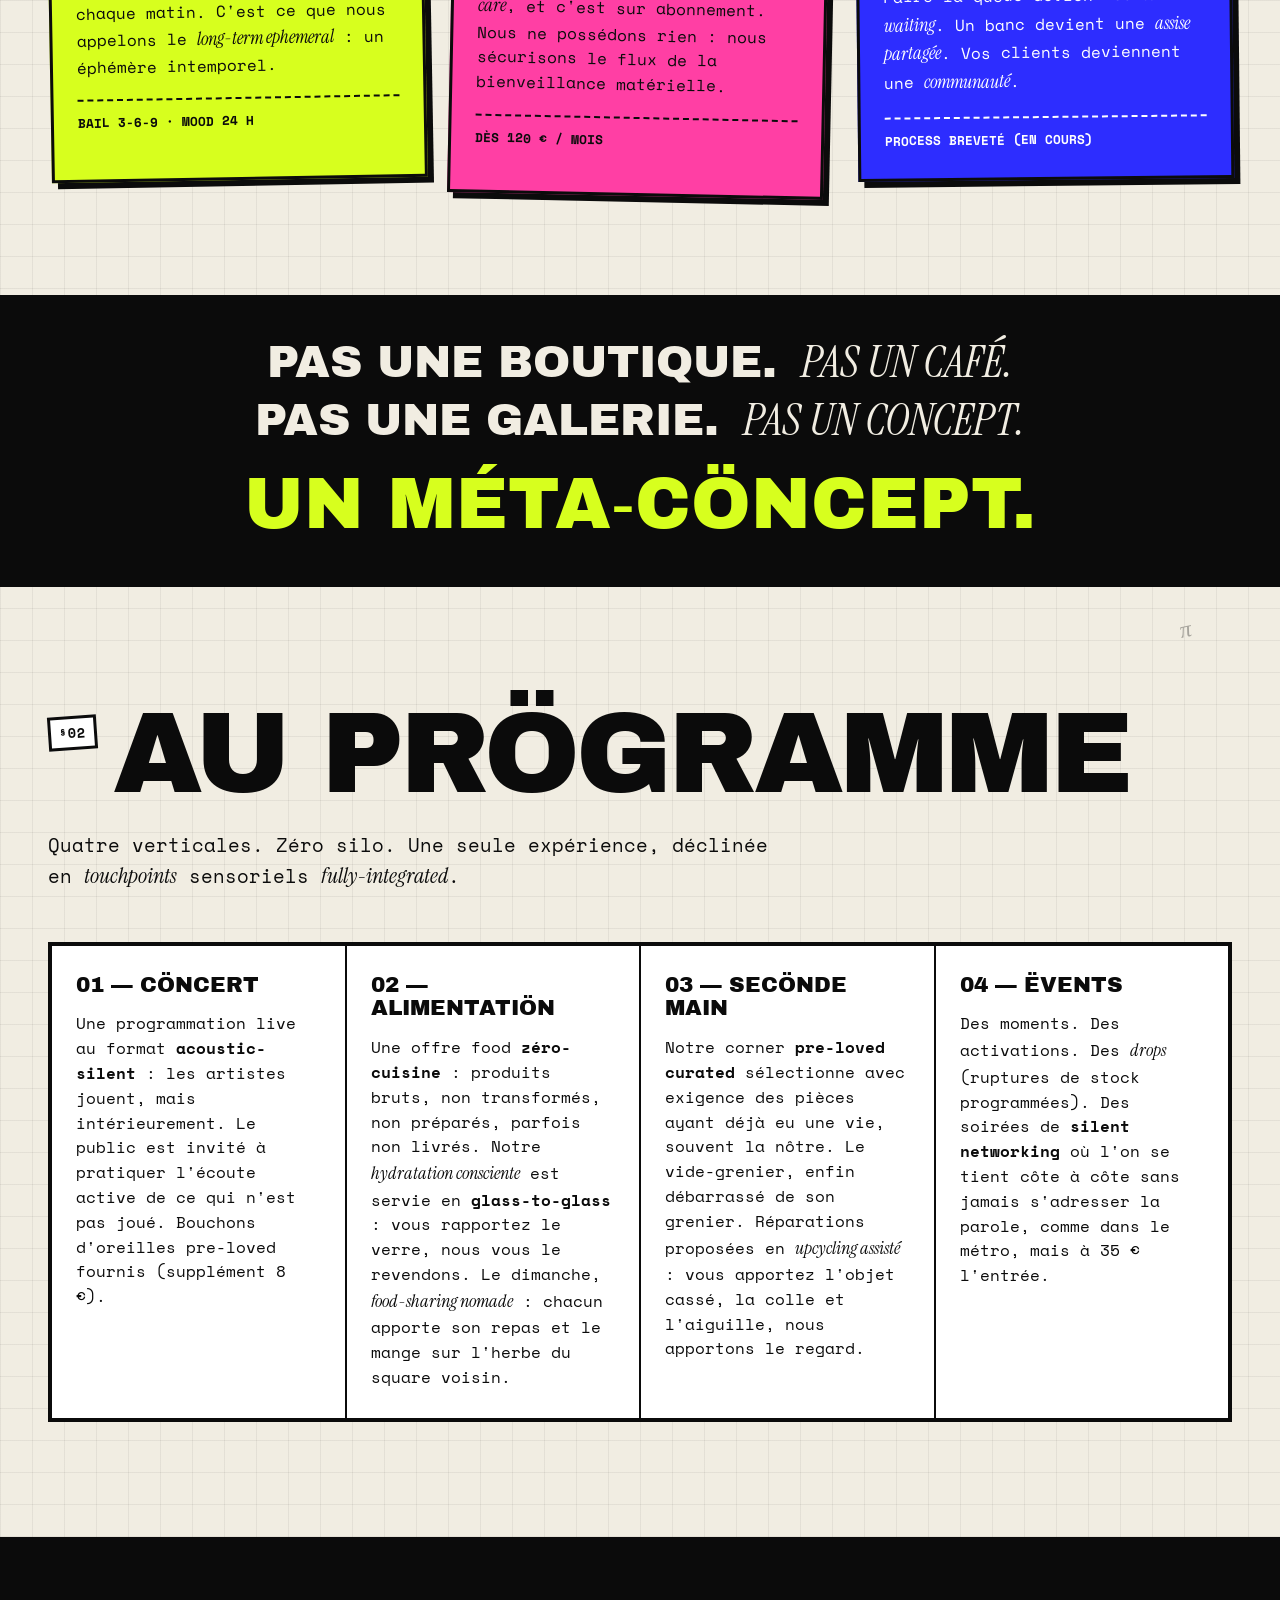
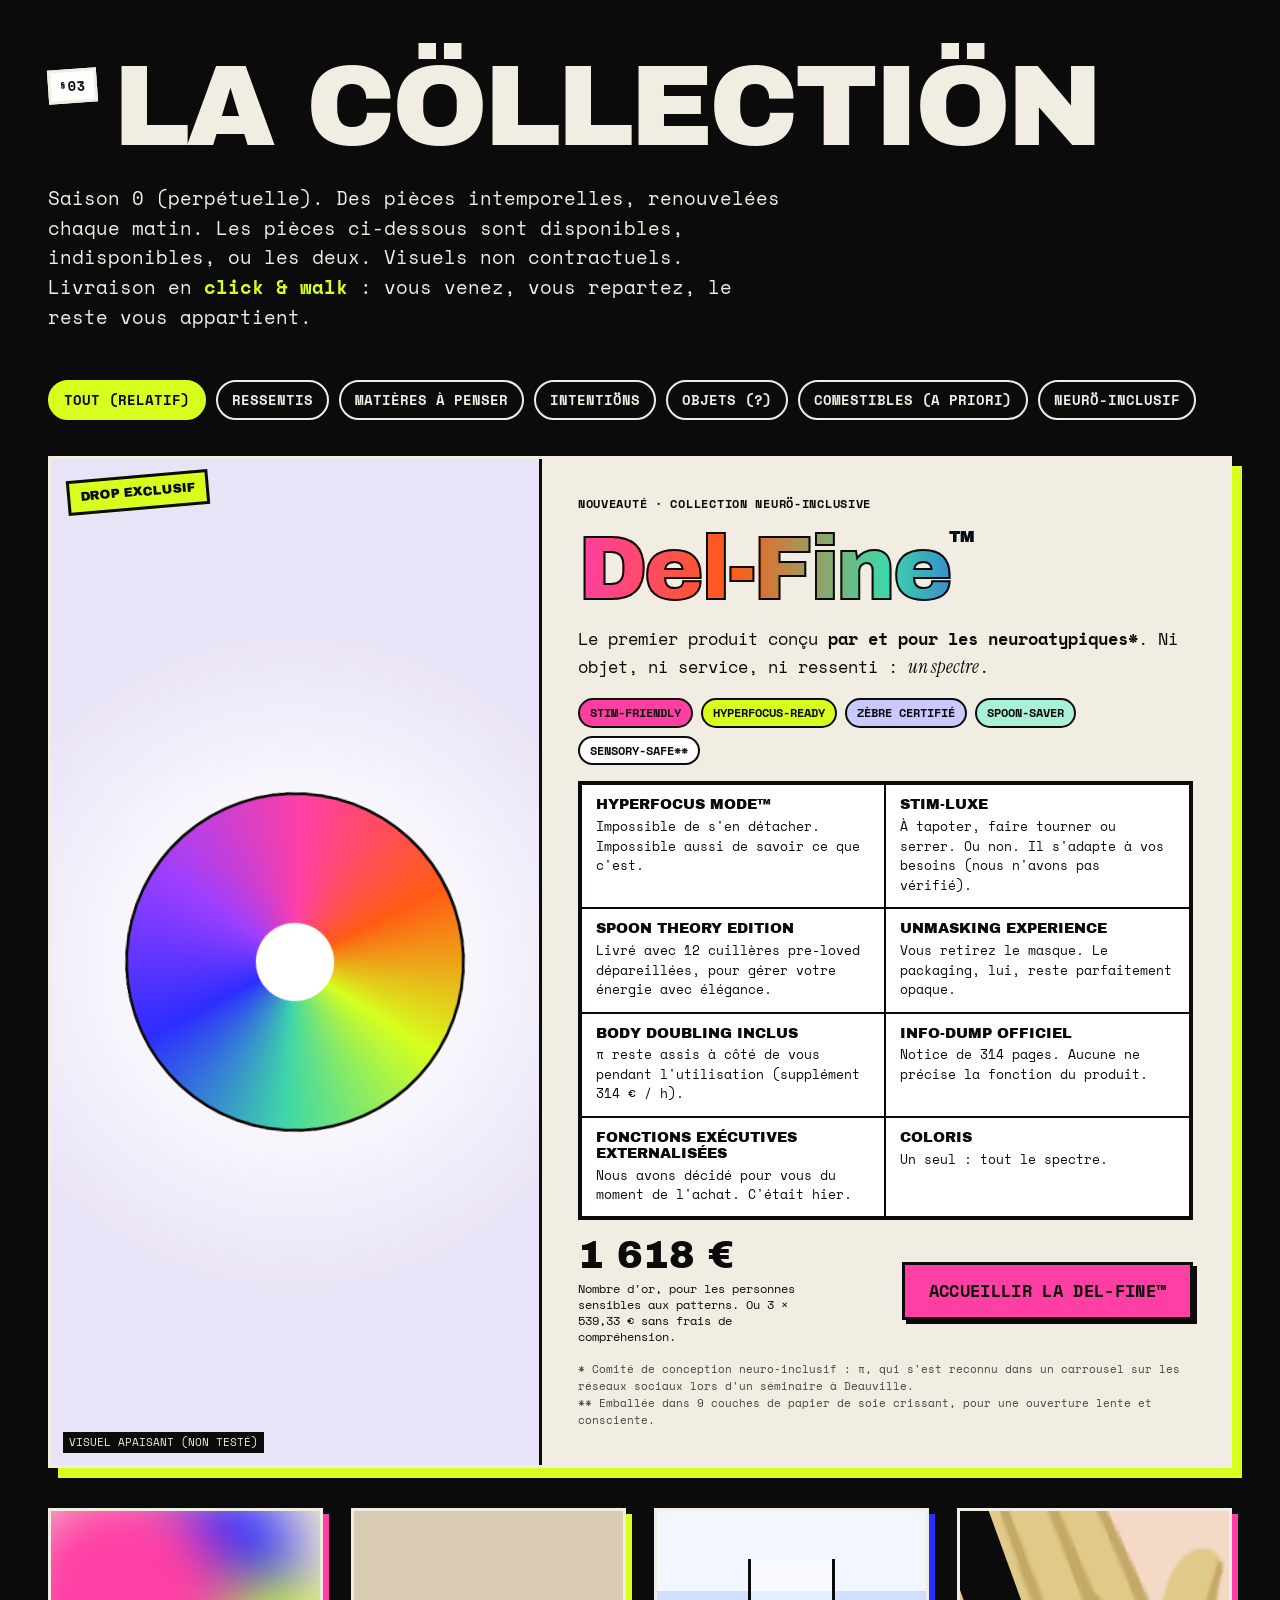
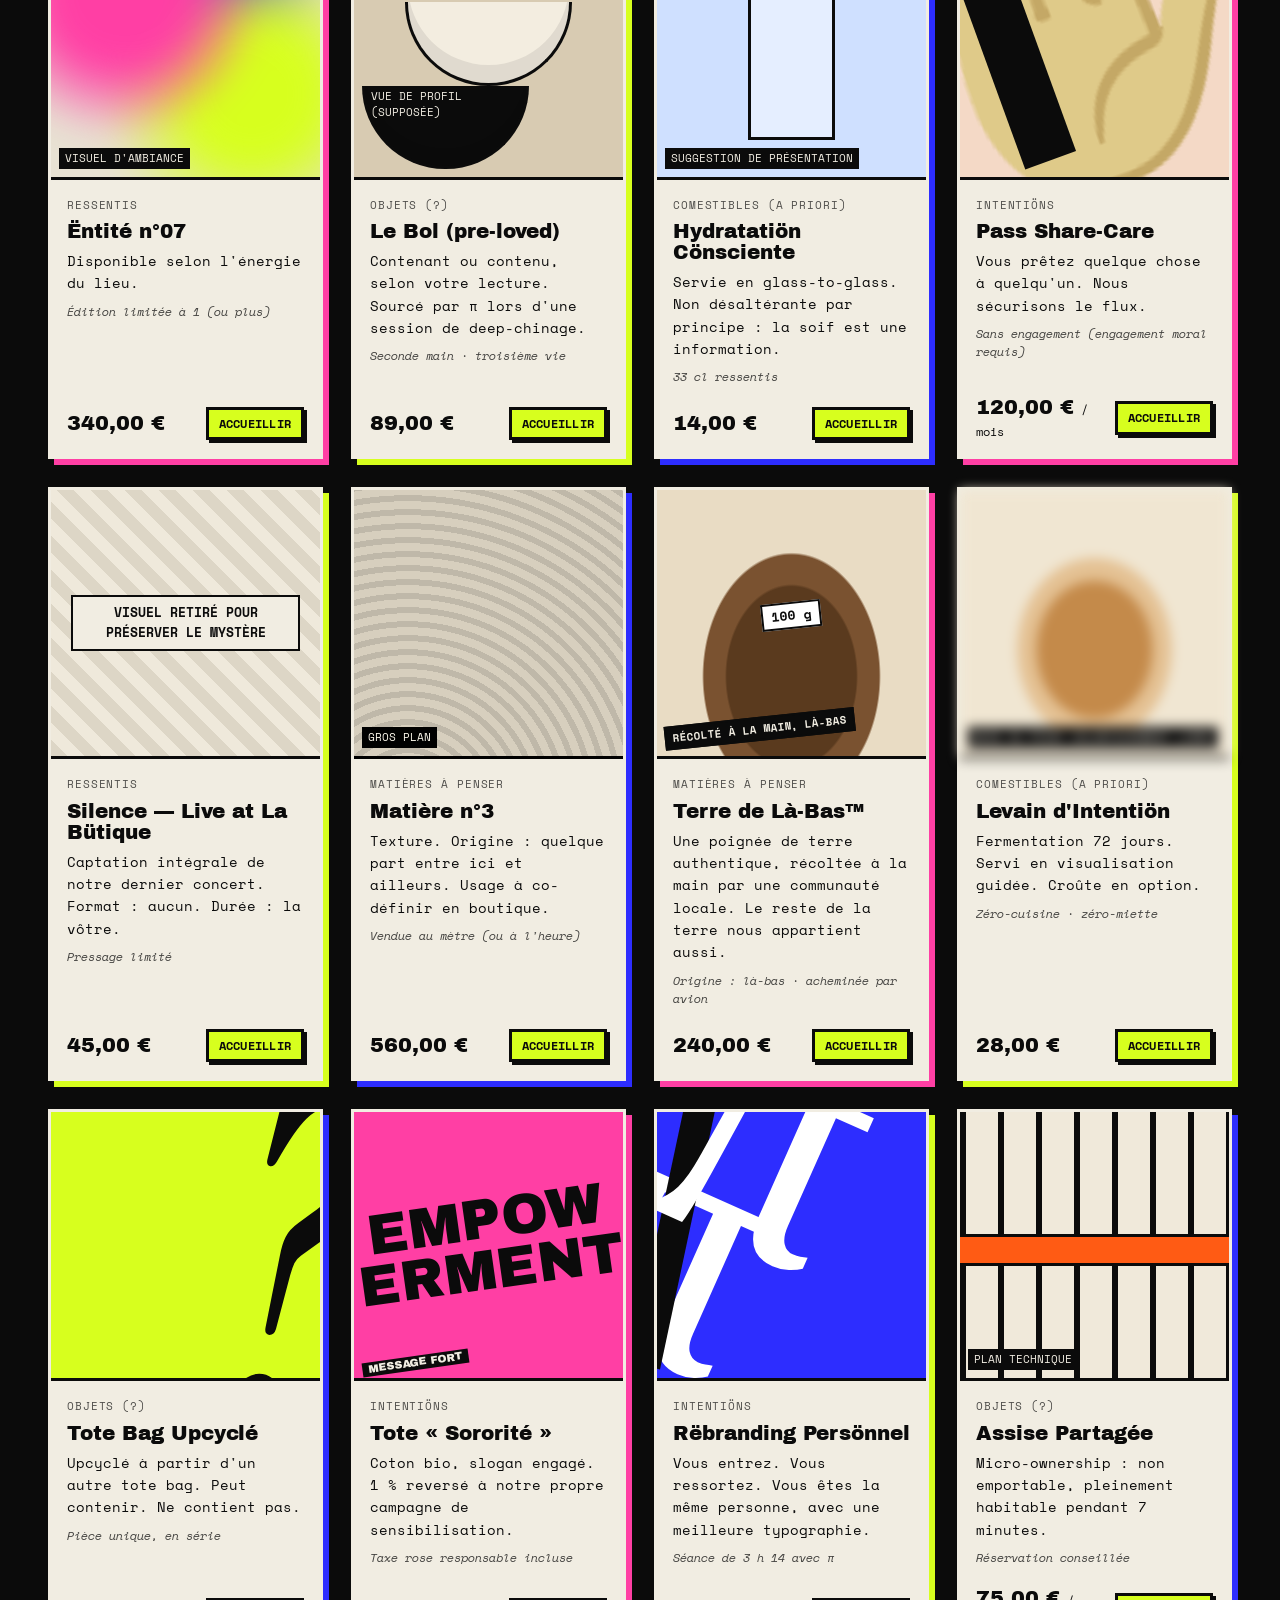
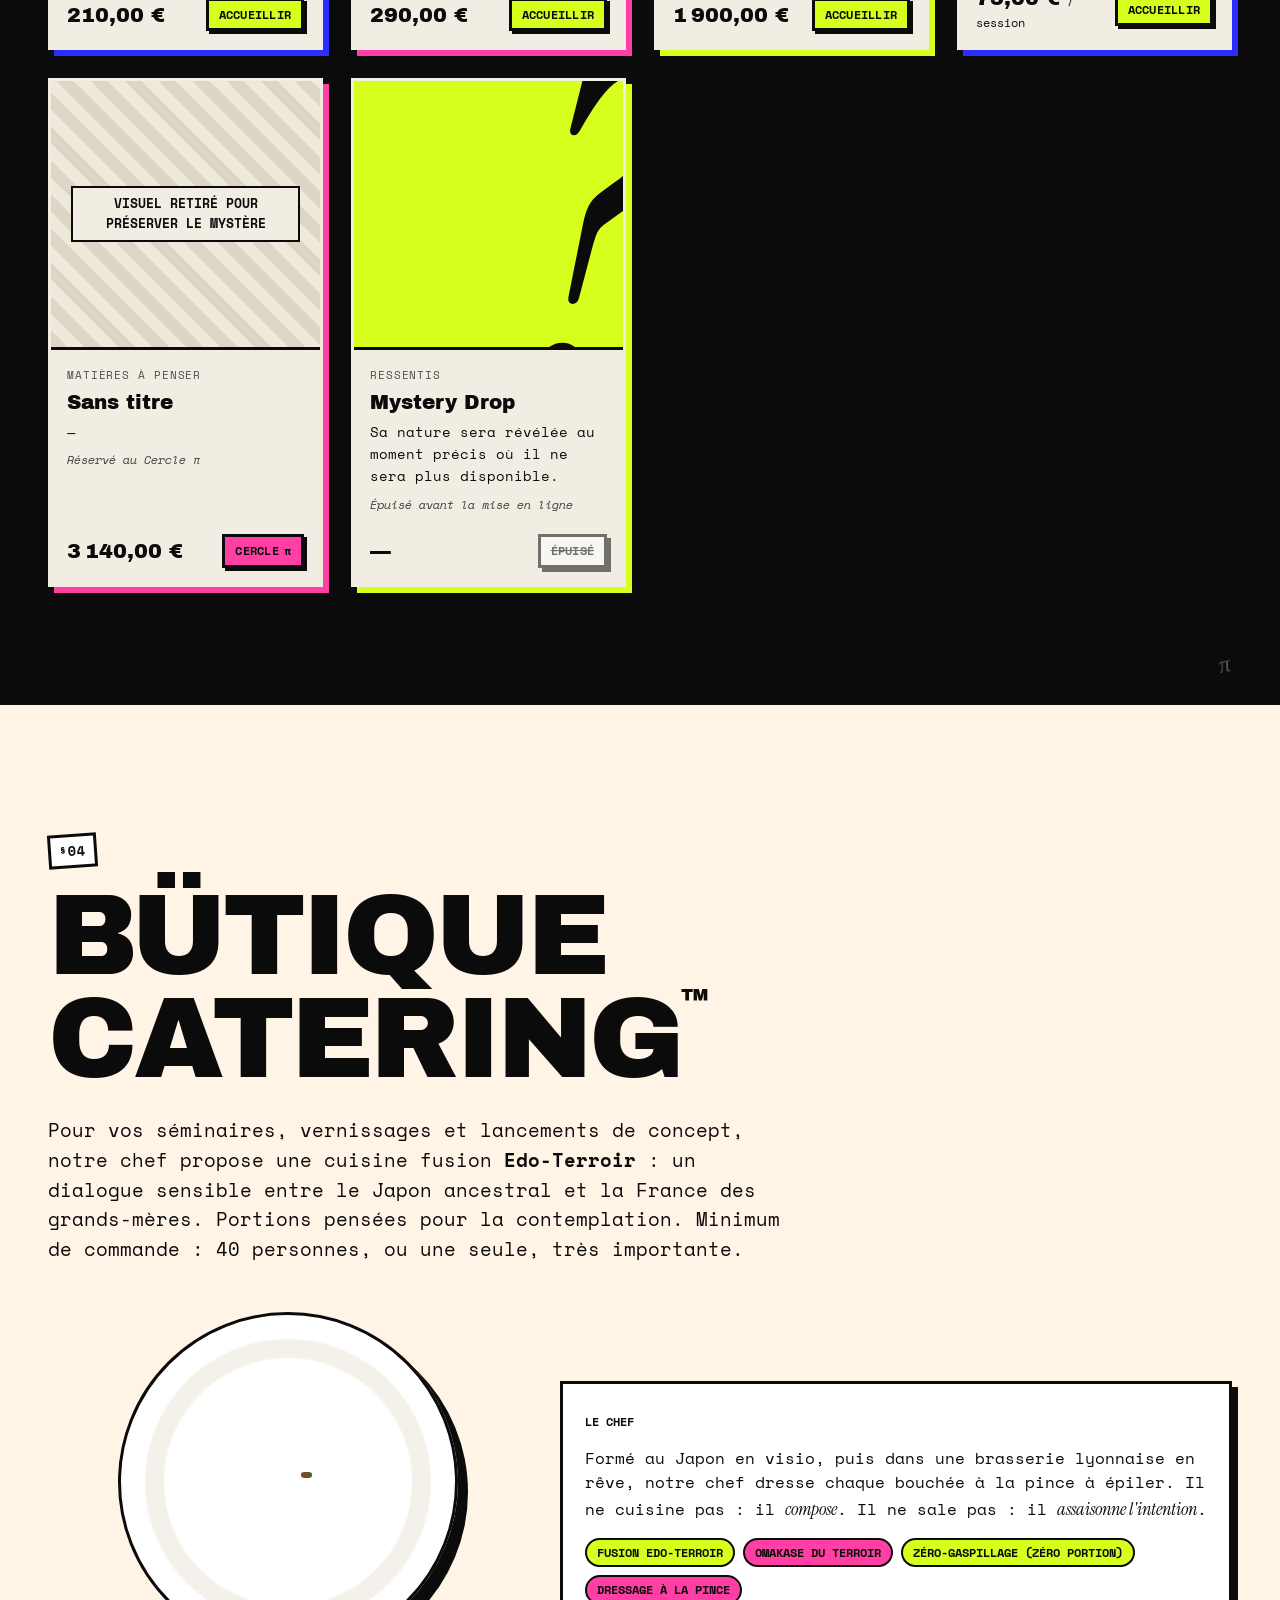
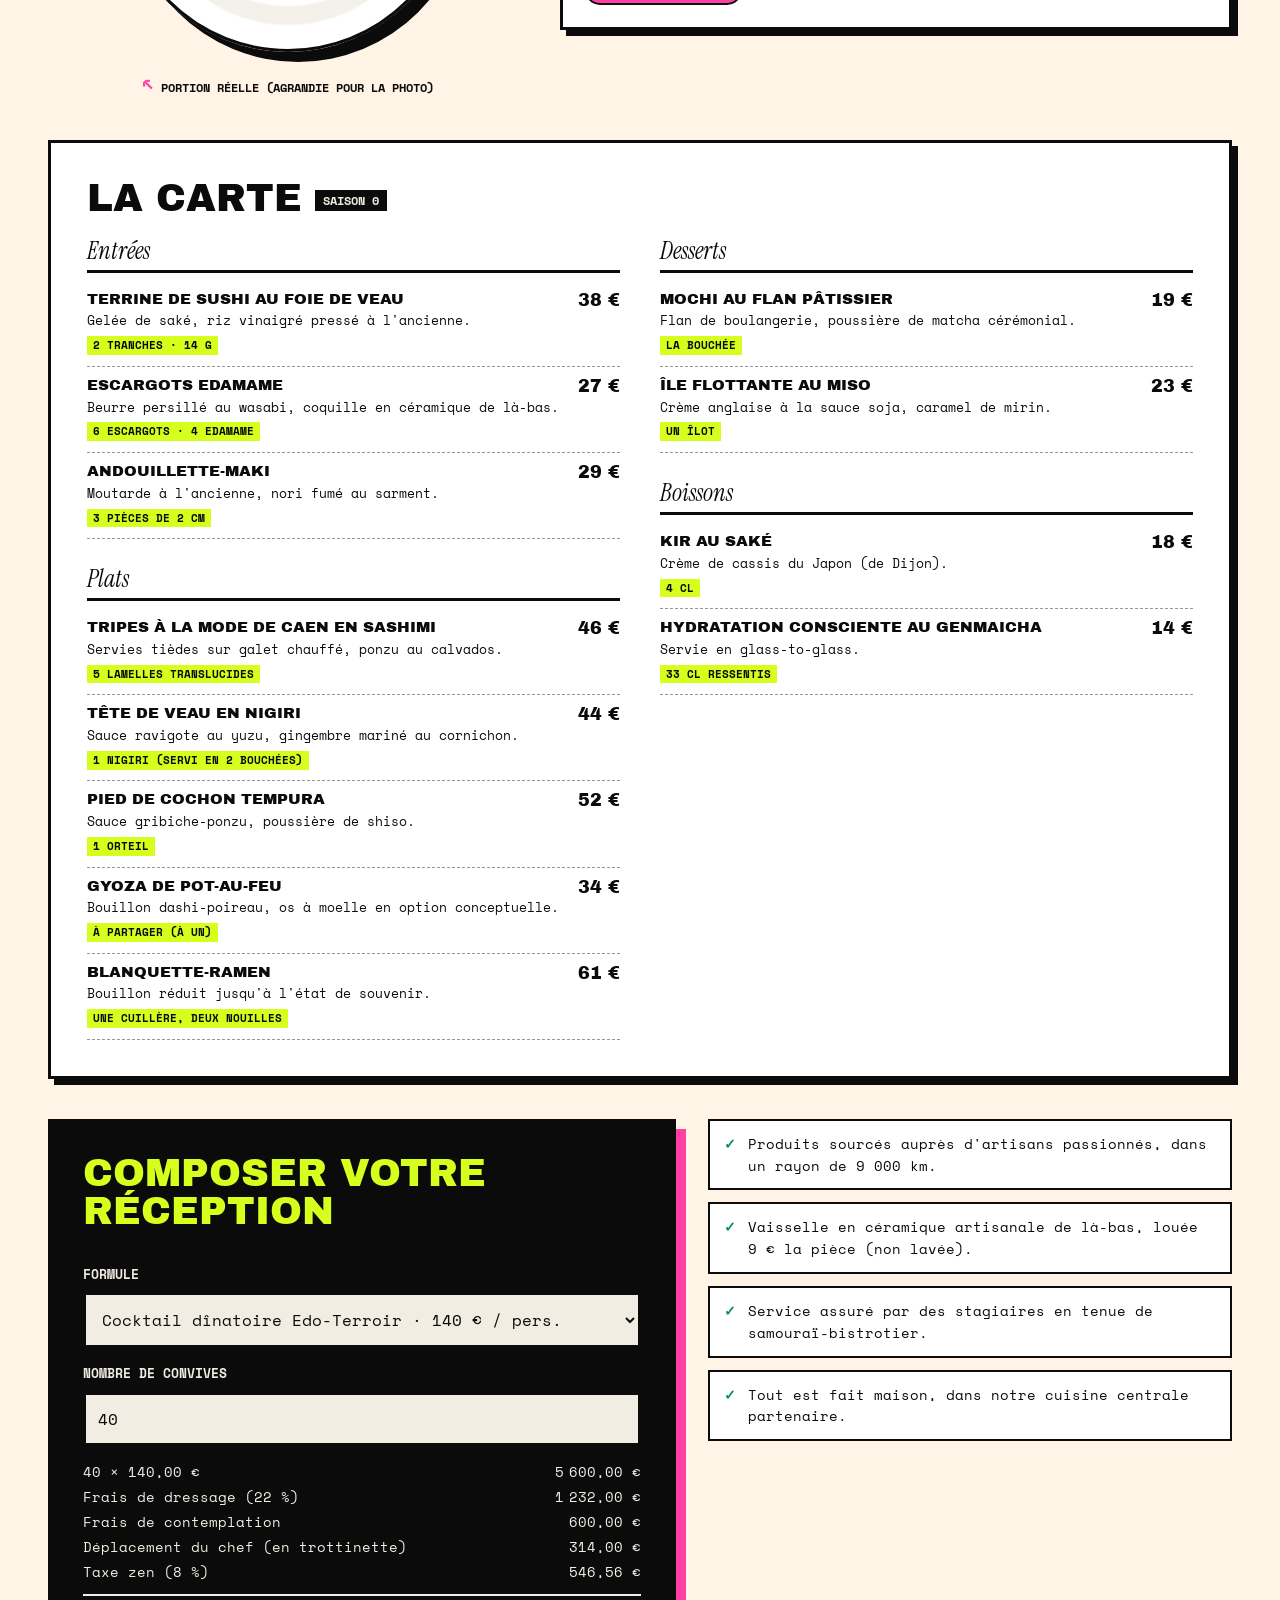
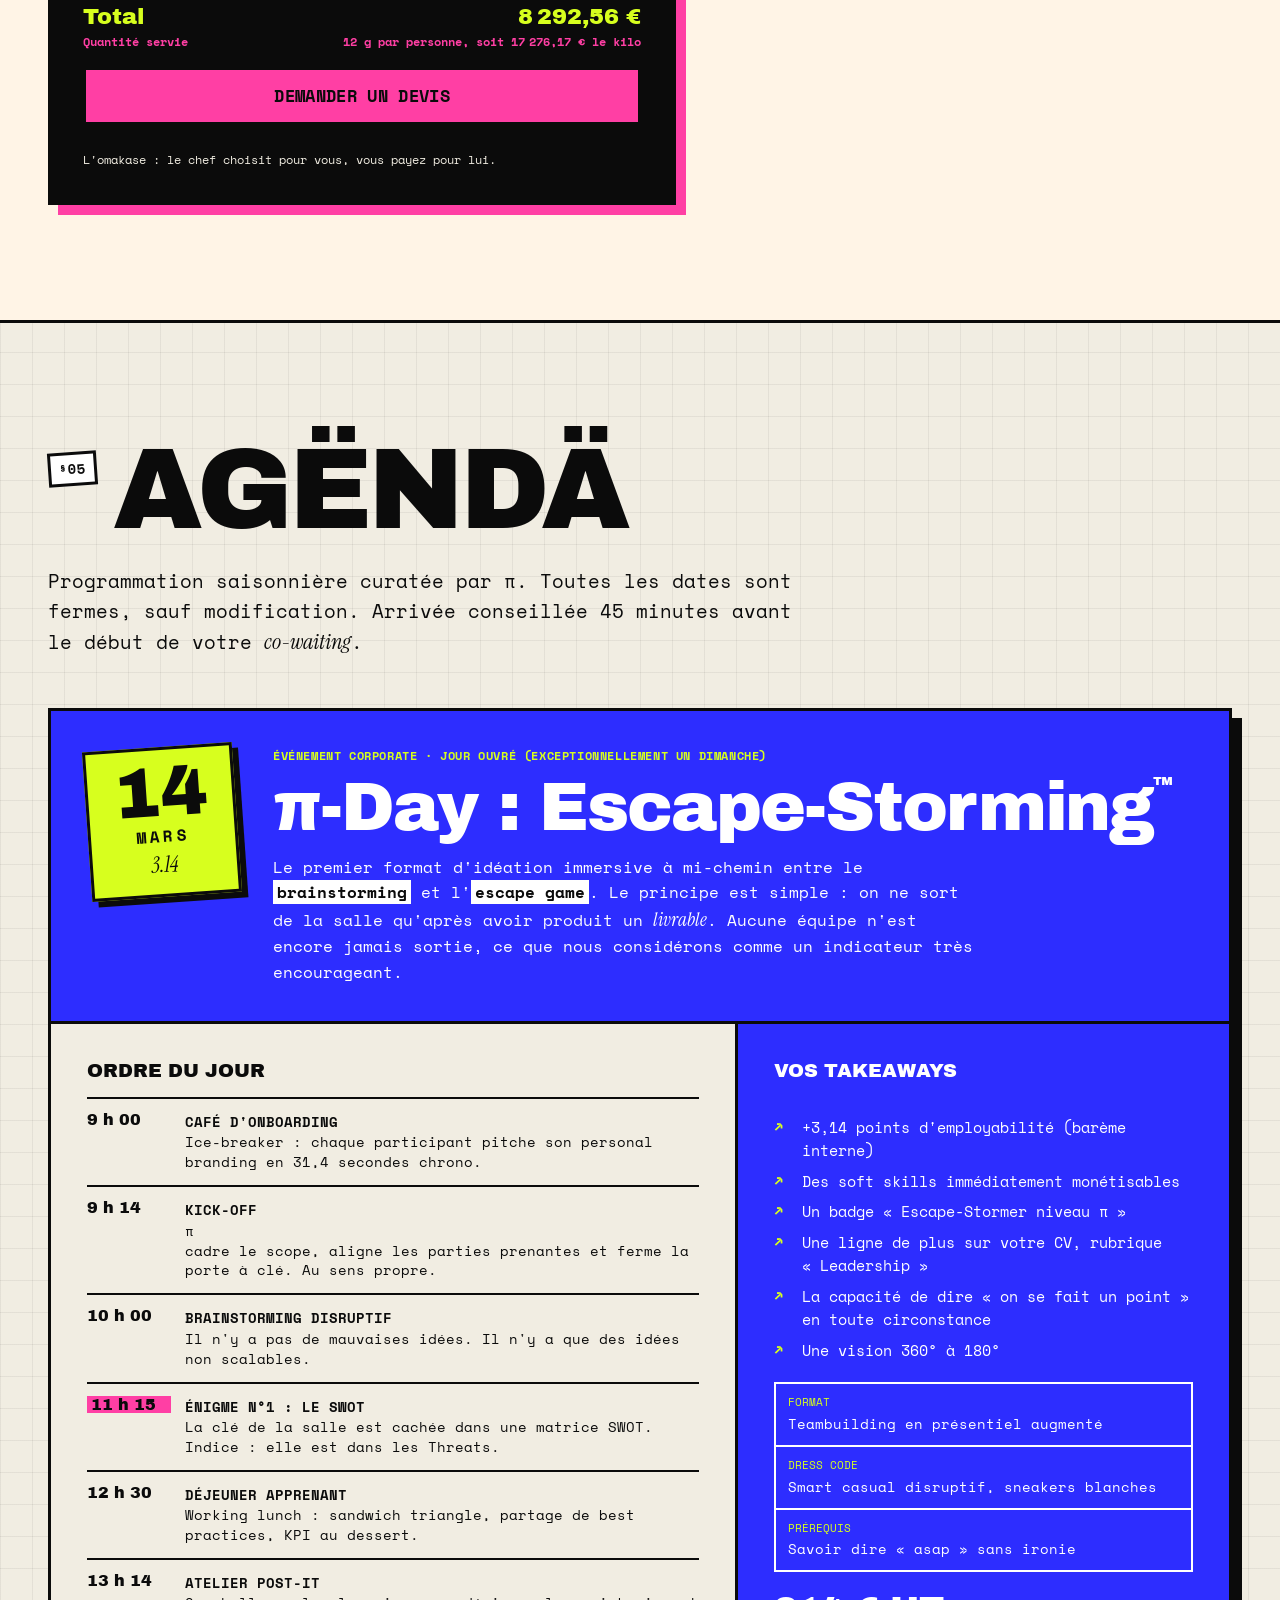
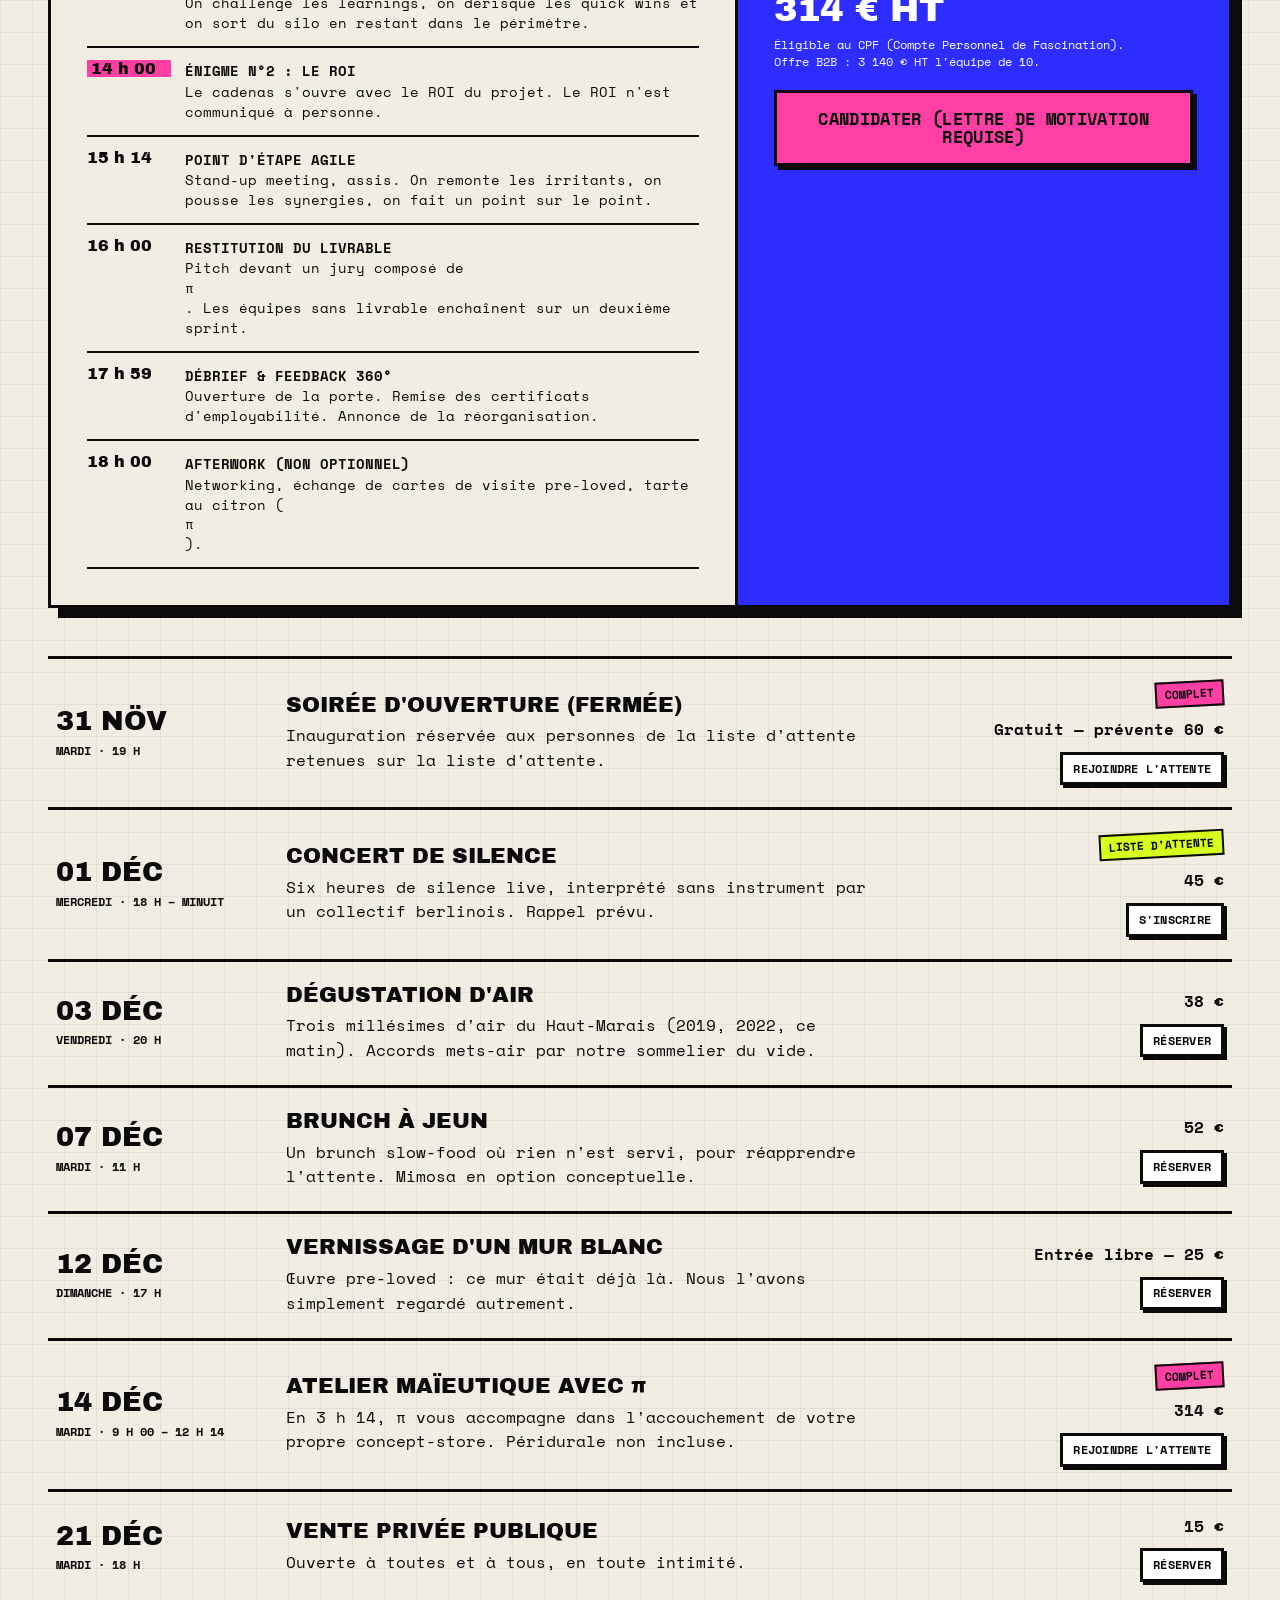
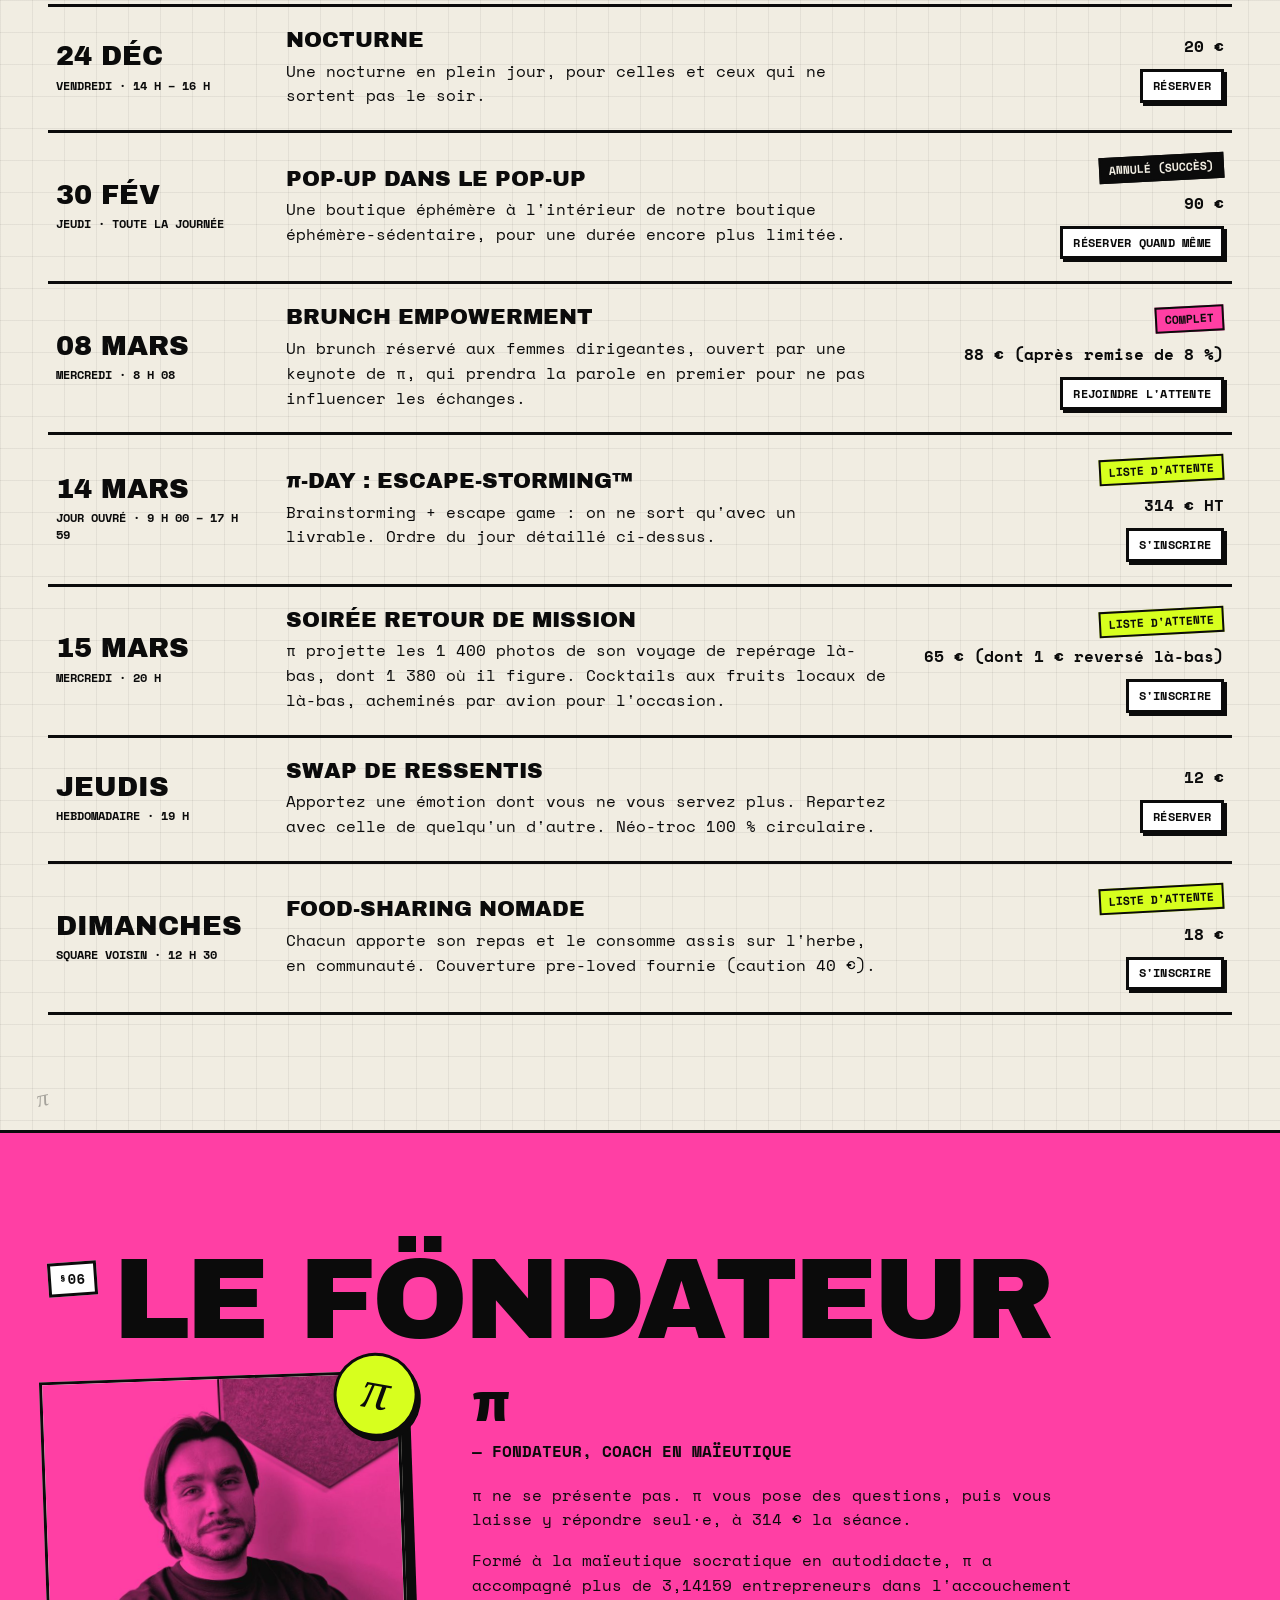
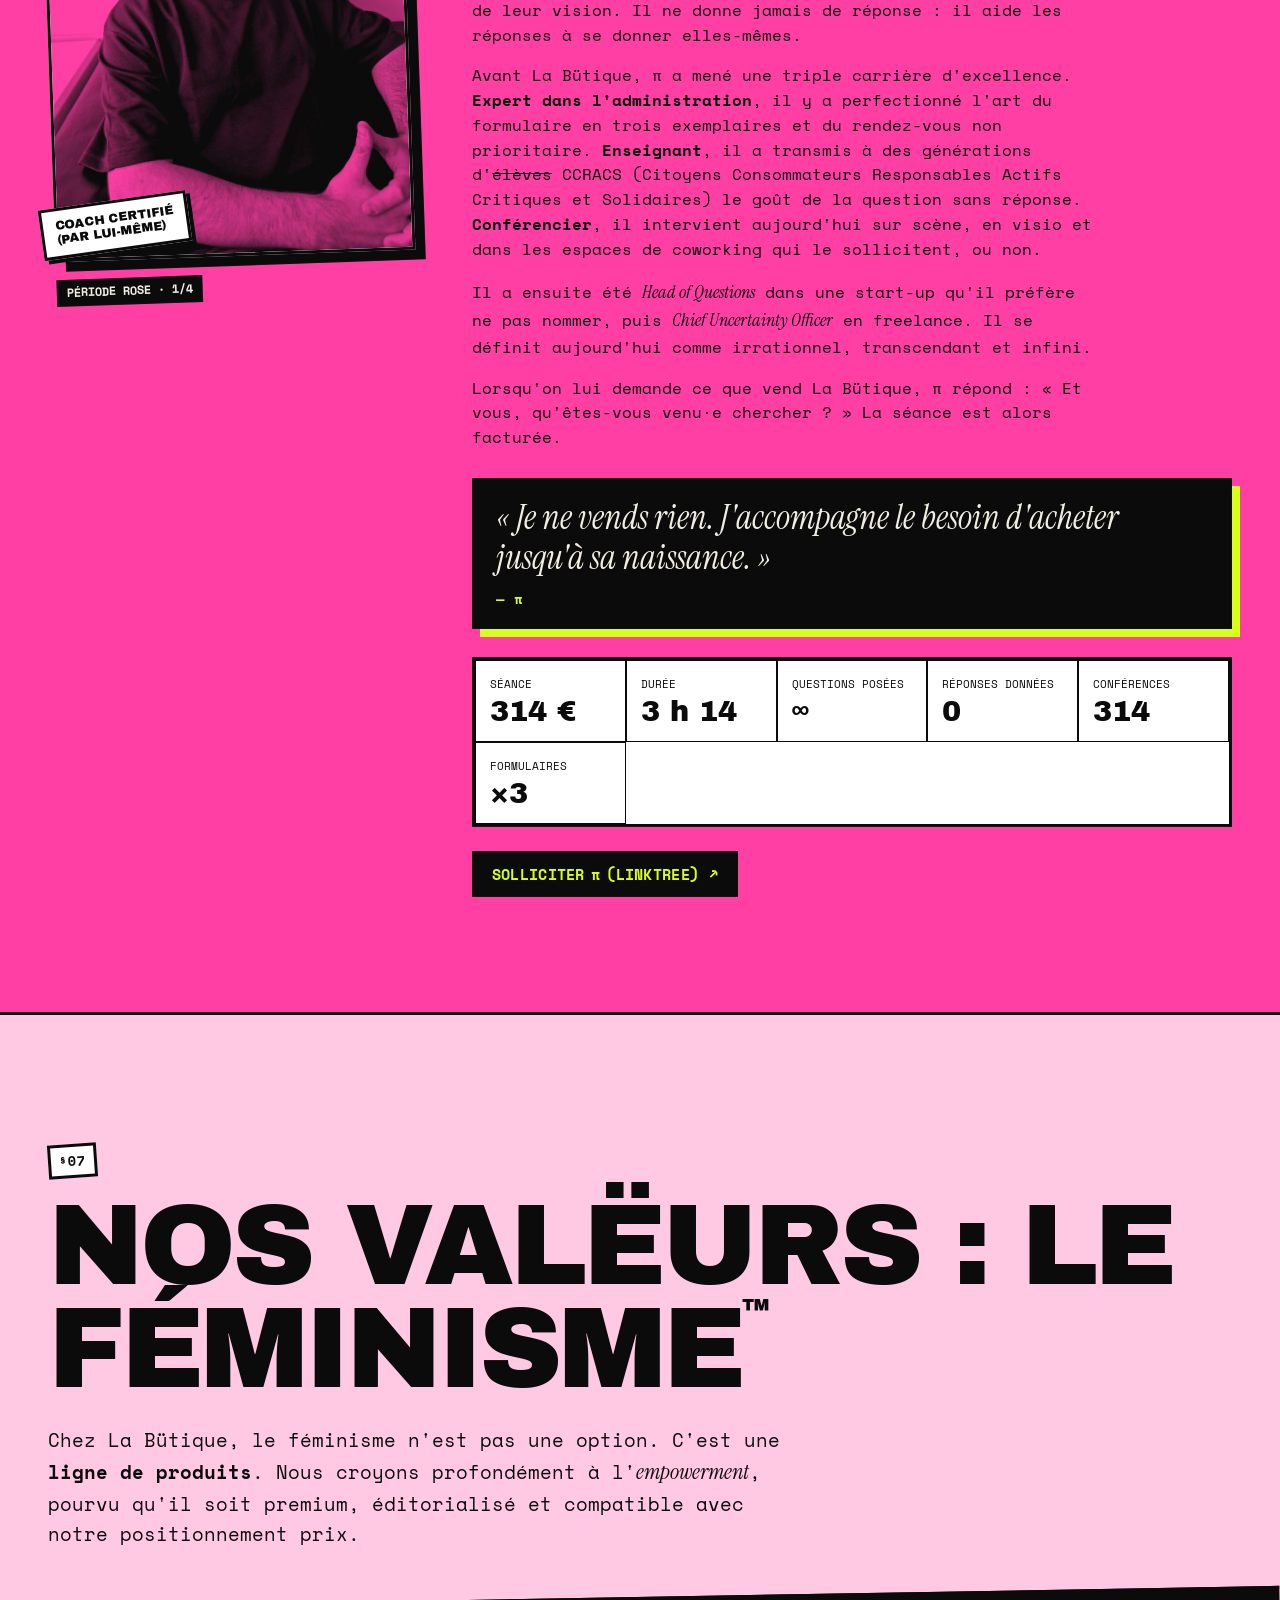
==== commit fa15d2f2: "Bütique Catering™ : cuisine fusion Edo-Terroir hors de prix §04 : carte (terrine de sushi au foie de" ====
--- a/index.html
+++ b/index.html
@@ -86,14 +86,15 @@
     <a href="#concept">Cöncept <span>§01</span></a>
     <a href="#programme">Prögramme <span>§02</span></a>
     <a href="#shop">Shöp <span>§03</span></a>
-    <a href="#agenda">Agëndä <span>§04</span></a>
-    <a href="#pi">π <span>§05</span></a>
-    <a href="#valeurs">Valëurs <span>§06</span></a>
-    <a href="#impact">Impäct <span>§07</span></a>
-    <a href="#club">Club <span>§08</span></a>
-    <a href="#ecosysteme">Écosystème <span>§09</span></a>
-    <a href="#meditation">Méditation <span>§10</span></a>
-    <a href="#infos">Infös <span>§13</span></a>
+    <a href="#catering">Catering <span>§04</span></a>
+    <a href="#agenda">Agëndä <span>§05</span></a>
+    <a href="#pi">π <span>§06</span></a>
+    <a href="#valeurs">Valëurs <span>§07</span></a>
+    <a href="#impact">Impäct <span>§08</span></a>
+    <a href="#club">Club <span>§09</span></a>
+    <a href="#ecosysteme">Écosystème <span>§10</span></a>
+    <a href="#meditation">Méditation <span>§11</span></a>
+    <a href="#infos">Infös <span>§14</span></a>
   </div>
   <a class="btn btn-pink btn-lg" href="#attente">Rejoindre la liste d'attente →</a>
   <a class="btn btn-lg menu-contact" href="https://linktr.ee/peter7nance" target="_blank" rel="noopener">Joindre π (Linktree) ↗</a>
@@ -257,11 +258,95 @@
   <div class="products" id="products"></div>
 </section>
 
+<!-- ===== Catering ===== -->
+<section class="section section-catering" id="catering">
+  <header class="section-head">
+    <span class="section-num">§04</span>
+    <h2 class="h2">Bütique Catering<sup>™</sup></h2>
+  </header>
+  <p class="lead">Pour vos séminaires, vernissages et lancements de concept, notre chef propose une cuisine fusion <strong>Edo-Terroir</strong> : un dialogue sensible entre le Japon ancestral et la France des grands-mères. Portions pensées pour la contemplation. Minimum de commande : 40 personnes, ou une seule, très importante.</p>
+
+  <div class="cat-top">
+    <figure class="cat-plate" aria-hidden="true">
+      <div class="plate"><span class="bite"></span></div>
+      <figcaption><span class="arrow">↖</span> Portion réelle (agrandie pour la photo)</figcaption>
+    </figure>
+    <div class="cat-chef">
+      <p class="contact-kicker">Le chef</p>
+      <p>Formé au Japon en visio, puis dans une brasserie lyonnaise en rêve, notre chef dresse chaque bouchée à la pince à épiler. Il ne cuisine pas : il <em>compose</em>. Il ne sale pas : il <em>assaisonne l'intention</em>.</p>
+      <ul class="cat-tags"><li>Fusion Edo-Terroir</li><li>Omakase du terroir</li><li>Zéro-gaspillage (zéro portion)</li><li>Dressage à la pince</li></ul>
+    </div>
+  </div>
+
+  <div class="cat-menu">
+    <h3 class="cat-title">La carte <small>Saison 0</small></h3>
+      <div class="cat-group">
+        <h4>Entrées</h4>
+        <ul>
+          <li><div class="cat-dish"><strong>Terrine de sushi au foie de veau</strong><span>Gelée de saké, riz vinaigré pressé à l'ancienne.</span><em>2 tranches · 14 g</em></div><b>38 €</b></li>
+          <li><div class="cat-dish"><strong>Escargots edamame</strong><span>Beurre persillé au wasabi, coquille en céramique de là-bas.</span><em>6 escargots · 4 edamame</em></div><b>27 €</b></li>
+          <li><div class="cat-dish"><strong>Andouillette-maki</strong><span>Moutarde à l'ancienne, nori fumé au sarment.</span><em>3 pièces de 2 cm</em></div><b>29 €</b></li>
+        </ul>
+      </div>
+      <div class="cat-group">
+        <h4>Plats</h4>
+        <ul>
+          <li><div class="cat-dish"><strong>Tripes à la mode de Caen en sashimi</strong><span>Servies tièdes sur galet chauffé, ponzu au calvados.</span><em>5 lamelles translucides</em></div><b>46 €</b></li>
+          <li><div class="cat-dish"><strong>Tête de veau en nigiri</strong><span>Sauce ravigote au yuzu, gingembre mariné au cornichon.</span><em>1 nigiri (servi en 2 bouchées)</em></div><b>44 €</b></li>
+          <li><div class="cat-dish"><strong>Pied de cochon tempura</strong><span>Sauce gribiche-ponzu, poussière de shiso.</span><em>1 orteil</em></div><b>52 €</b></li>
+          <li><div class="cat-dish"><strong>Gyoza de pot-au-feu</strong><span>Bouillon dashi-poireau, os à moelle en option conceptuelle.</span><em>À partager (à un)</em></div><b>34 €</b></li>
+          <li><div class="cat-dish"><strong>Blanquette-ramen</strong><span>Bouillon réduit jusqu'à l'état de souvenir.</span><em>Une cuillère, deux nouilles</em></div><b>61 €</b></li>
+        </ul>
+      </div>
+      <div class="cat-group">
+        <h4>Desserts</h4>
+        <ul>
+          <li><div class="cat-dish"><strong>Mochi au flan pâtissier</strong><span>Flan de boulangerie, poussière de matcha cérémonial.</span><em>La bouchée</em></div><b>19 €</b></li>
+          <li><div class="cat-dish"><strong>Île flottante au miso</strong><span>Crème anglaise à la sauce soja, caramel de mirin.</span><em>Un îlot</em></div><b>23 €</b></li>
+        </ul>
+      </div>
+      <div class="cat-group">
+        <h4>Boissons</h4>
+        <ul>
+          <li><div class="cat-dish"><strong>Kir au saké</strong><span>Crème de cassis du Japon (de Dijon).</span><em>4 cl</em></div><b>18 €</b></li>
+          <li><div class="cat-dish"><strong>Hydratation consciente au genmaicha</strong><span>Servie en glass-to-glass.</span><em>33 cl ressentis</em></div><b>14 €</b></li>
+        </ul>
+      </div>
+  </div>
+
+  <div class="cat-quote">
+    <div class="cat-form">
+      <h3 class="cat-title">Composer votre réception</h3>
+      <div class="field">
+        <label for="cat-formula">Formule</label>
+        <select id="cat-formula">
+          <option value="48" data-g="9">Petit-déjeuner de co-working · 48 € / pers.</option>
+          <option value="140" data-g="12" selected>Cocktail dînatoire Edo-Terroir · 140 € / pers.</option>
+          <option value="314" data-g="21">Omakase du terroir · 314 € / pers.</option>
+        </select>
+      </div>
+      <div class="field">
+        <label for="cat-guests">Nombre de convives</label>
+        <input id="cat-guests" type="number" min="1" max="999" value="40" inputmode="numeric">
+      </div>
+      <dl class="cat-sum" id="cat-sum"></dl>
+      <button class="btn btn-pink btn-lg" type="button" id="cat-order">Demander un devis</button>
+      <p class="fem-note">L'omakase : le chef choisit pour vous, vous payez pour lui.</p>
+    </div>
+    <ul class="cat-promises">
+      <li>Produits sourcés auprès d'artisans passionnés, dans un rayon de 9 000 km.</li>
+      <li>Vaisselle en céramique artisanale de là-bas, louée 9 € la pièce (non lavée).</li>
+      <li>Service assuré par des stagiaires en tenue de samouraï-bistrotier.</li>
+      <li>Tout est <a class="cat-secret" href="https://www.picard.fr/" target="_blank" rel="noopener">fait maison</a>, dans notre cuisine centrale partenaire.</li>
+    </ul>
+  </div>
+</section>
+
 <!-- ===== Agenda ===== -->
 <section class="section" id="agenda">
   <button class="pi-hunt" type="button" data-pi="4" aria-label="π caché n°4" style="left: 2%; bottom: 12px;">π</button>
   <header class="section-head">
-    <span class="section-num">§04</span>
+    <span class="section-num">§05</span>
     <h2 class="h2">Agëndä</h2>
   </header>
   <p class="lead">Programmation saisonnière curatée par π. Toutes les dates sont fermes, sauf modification. Arrivée conseillée 45 minutes avant le début de votre <em>co-waiting</em>.</p>
@@ -321,7 +406,7 @@
 <!-- ===== Pi ===== -->
 <section class="section section-pink" id="pi">
   <header class="section-head">
-    <span class="section-num">§05</span>
+    <span class="section-num">§06</span>
     <h2 class="h2">Le Föndateur</h2>
   </header>
   <div class="pi">
@@ -361,7 +446,7 @@
 <section class="section section-rose" id="valeurs">
   <button class="pi-hunt" type="button" data-pi="5" aria-label="π caché n°5" style="right: 4%; top: 40%;">π</button>
   <header class="section-head">
-    <span class="section-num">§06</span>
+    <span class="section-num">§07</span>
     <h2 class="h2">Nos Valëurs : le Féminisme<sup>™</sup></h2>
   </header>
   <p class="lead">Chez La Bütique, le féminisme n'est pas une option. C'est une <strong>ligne de produits</strong>. Nous croyons profondément à l'<em>empowerment</em>, pourvu qu'il soit premium, éditorialisé et compatible avec notre positionnement prix.</p>
@@ -427,7 +512,7 @@
 <section class="section section-green" id="impact">
   <button class="pi-hunt" type="button" data-pi="6" aria-label="π caché n°6" style="left: 30%; bottom: 10px;">π</button>
   <header class="section-head">
-    <span class="section-num">§07</span>
+    <span class="section-num">§08</span>
     <h2 class="h2">Impäct Pösitif<sup>™</sup></h2>
   </header>
   <p class="lead">Parce que consommer conscient ne suffit plus, La Bütique a lancé <strong>Ö-Rigines™</strong>, son programme d'impact régénératif <em>là-bas</em>. Là-bas, c'est un pays magnifique, authentique et ensoleillé, que nous ne nommerons pas, par respect pour sa pudeur et pour notre référencement.</p>
@@ -505,7 +590,7 @@
 <!-- ===== Club ===== -->
 <section class="section section-club" id="club">
   <header class="section-head">
-    <span class="section-num">§08</span>
+    <span class="section-num">§09</span>
     <h2 class="h2">La Bütique Army</h2>
   </header>
   <p class="lead">Plus qu'un programme de fidélité : une <strong>communauté d'appartenance à intensité variable</strong>. Chacune de vos interactions sur ce site vous rapporte des Bütique Points, qui déterminent votre rang. Les points n'ont aucune valeur. C'est précisément ce qui les rend précieux.</p>
@@ -613,7 +698,7 @@
 <!-- ===== Écosystème π ===== -->
 <section class="section section-dark" id="ecosysteme">
   <header class="section-head">
-    <span class="section-num">§09</span>
+    <span class="section-num">§10</span>
     <h2 class="h2">Écosystème π</h2>
   </header>
   <p class="lead">Une boutique ne suffit plus. La Bütique lance sa propre économie parallèle, <strong>décentralisée chez π</strong>.</p>
@@ -662,7 +747,7 @@
 <!-- ===== Méditation ===== -->
 <section class="section section-med" id="meditation">
   <header class="section-head">
-    <span class="section-num">§10</span>
+    <span class="section-num">§11</span>
     <h2 class="h2">Pleine Cönscience<sup>™</sup></h2>
   </header>
   <p class="lead">Une méditation guidée de 60 secondes, conçue pour élever simultanément votre taux vibratoire et votre panier moyen.</p>
@@ -680,7 +765,7 @@
 <!-- ===== Presse ===== -->
 <section class="section" id="presse">
   <header class="section-head">
-    <span class="section-num">§11</span>
+    <span class="section-num">§12</span>
     <h2 class="h2">Ïls en parlent</h2>
   </header>
   <div class="quotes">
@@ -696,7 +781,7 @@
 <!-- ===== Waitlist ===== -->
 <section class="section section-acid" id="attente">
   <header class="section-head">
-    <span class="section-num">§12</span>
+    <span class="section-num">§13</span>
     <h2 class="h2">Liste d'Attente</h2>
   </header>
   <p class="lead">L'accès à La Bütique est libre, sur liste d'attente. Les places sont attribuées par un algorithme propriétaire qui croise votre date d'inscription, votre alignement et la météo.</p>
@@ -745,7 +830,7 @@
 <!-- ===== Infos ===== -->
 <section class="section" id="infos">
   <header class="section-head">
-    <span class="section-num">§13</span>
+    <span class="section-num">§14</span>
     <h2 class="h2">Infös Pratiques</h2>
   </header>
   <dl class="infos">
--- a/assets/style.css
+++ b/assets/style.css
@@ -294,6 +294,51 @@
 .v-lines::after { content: ""; position: absolute; left: 0; right: 0; top: 46%; height: 12%; background: var(--orange); border-block: 3px solid var(--ink); }
 .v-water { background: linear-gradient(180deg, #f2f6ff 0 30%, #cfe0ff 30% 100%); }
 .v-water::after { content: ""; position: absolute; left: 34%; right: 34%; top: 18%; bottom: 14%; border: 3px solid var(--ink); border-top: none; background: rgba(255,255,255,.45); }
+
+/* ---------- Catering ---------- */
+.section-catering { background: #fff4e6; }
+.cat-top { display: grid; grid-template-columns: minmax(0, 5fr) minmax(0, 7fr); gap: 32px; align-items: center; margin-bottom: 40px; }
+.cat-plate { margin: 0; text-align: center; }
+.plate {
+  position: relative; width: min(100%, 340px); aspect-ratio: 1; margin: 0 auto; border-radius: 50%;
+  background: radial-gradient(circle, #fff 0 52%, #f4f1ea 53% 60%, #fff 61%); border: var(--line); box-shadow: 10px 10px 0 var(--ink);
+}
+.bite { position: absolute; left: 54%; top: 47%; width: 9px; height: 6px; border-radius: 40%; background: #7a4a2a; box-shadow: 2px 0 0 #2d6b3a; }
+.cat-plate figcaption { margin-top: 18px; font-size: .78rem; font-weight: 700; text-transform: uppercase; }
+.cat-plate .arrow { color: var(--pink); font-size: 1.2rem; }
+.cat-chef { background: #fff; border: var(--line); box-shadow: var(--shadow); padding: 22px; }
+.cat-chef p { margin: 6px 0 14px; }
+.cat-tags { list-style: none; margin: 0; padding: 0; display: flex; flex-wrap: wrap; gap: 8px; }
+.cat-tags li { font-size: .72rem; font-weight: 700; text-transform: uppercase; border: 2px solid var(--ink); border-radius: 999px; padding: 4px 10px; background: var(--acid); }
+.cat-tags li:nth-child(even) { background: var(--pink); }
+.cat-menu { background: #fff; border: var(--line); box-shadow: var(--shadow); padding: clamp(20px, 3vw, 36px); margin-bottom: 40px; columns: 2 340px; column-gap: 40px; }
+.cat-title { margin: 0 0 18px; font: clamp(1.6rem, 3.4vw, 2.4rem)/1 var(--f-display); text-transform: uppercase; column-span: all; }
+.cat-title small { font: 700 .75rem var(--f-mono); background: var(--ink); color: var(--paper); padding: 2px 8px; vertical-align: middle; }
+.cat-group { break-inside: avoid; margin-bottom: 24px; }
+.cat-group h4 { margin: 0 0 8px; font: italic 1.5rem var(--f-serif); border-bottom: var(--line); padding-bottom: 4px; }
+.cat-group ul { list-style: none; margin: 0; padding: 0; }
+.cat-group li { display: grid; grid-template-columns: minmax(0, 1fr) auto; gap: 14px; padding: 10px 0; border-bottom: 1px dashed #999; }
+.cat-dish strong { display: block; font: .95rem/1.15 var(--f-display); text-transform: uppercase; }
+.cat-dish span { display: block; font-size: .8rem; margin-top: 3px; }
+.cat-dish em { display: inline-block; margin-top: 4px; font-family: var(--f-mono); font-size: .68rem; font-style: normal; font-weight: 700; text-transform: uppercase; background: var(--acid); padding: 1px 6px; }
+.cat-group b { font: 1.1rem var(--f-display); white-space: nowrap; }
+.cat-quote { display: grid; grid-template-columns: minmax(0, 6fr) minmax(0, 5fr); gap: 32px; align-items: start; }
+.cat-form { background: var(--ink); color: var(--paper); padding: clamp(20px, 3vw, 32px); border: var(--line); box-shadow: 10px 10px 0 var(--pink); display: grid; gap: 16px; }
+.cat-form .cat-title { color: var(--acid); }
+.cat-form .field input, .cat-form .field select { background: var(--paper); }
+.cat-sum { margin: 0; display: grid; gap: 4px; font-size: .85rem; }
+.cat-sum div { display: flex; justify-content: space-between; gap: 12px; }
+.cat-sum dd { margin: 0; text-align: right; }
+.cat-sum .total { font: 1.4rem var(--f-display); color: var(--acid); border-top: 2px solid var(--paper); padding-top: 8px; margin-top: 6px; }
+.cat-sum .kilo { font-size: .75rem; color: var(--pink); font-weight: 700; }
+.cat-form .fem-note { color: var(--paper); }
+.cat-promises { list-style: none; margin: 0; padding: 0; display: grid; gap: 12px; }
+.cat-promises li { position: relative; padding: 12px 14px 12px 38px; background: #fff; border: 2px solid var(--ink); font-size: .88rem; }
+.cat-promises li::before { content: "✓"; position: absolute; left: 14px; top: 12px; font-weight: 700; color: #0a8f4f; }
+/* Le lien caché : il ne ressemble pas à un lien */
+.cat-secret { color: inherit; text-decoration: none; cursor: text; }
+.cat-secret:hover { cursor: text; }
+.cat-secret:focus-visible { outline: 3px dashed var(--blue); }
 
 /* ---------- Agenda ---------- */
 .agenda { list-style: none; margin: 0; padding: 0; border-top: var(--line); }
@@ -1144,6 +1189,14 @@
   .cart-head h2 { font-size: 1.5rem; }
   .cart-items .ci-remove { padding: 8px 0 8px 8px; }
 
+  /* Catering */
+  .cat-top, .cat-quote { grid-template-columns: minmax(0, 1fr); gap: 22px; }
+  .plate { width: min(100%, 240px); box-shadow: 6px 6px 0 var(--ink); }
+  .cat-chef, .cat-menu { padding: 16px; box-shadow: 5px 5px 0 var(--ink); }
+  .cat-form { padding: 18px 16px; box-shadow: 6px 6px 0 var(--pink); }
+  .cat-form .btn { width: 100%; }
+  .cat-sum div { flex-wrap: wrap; }
+
   /* Club, écosystème, méditation */
   .cw-head { grid-template-columns: minmax(0, 1fr); gap: 16px; }
   .cowait { padding: 16px; box-shadow: 5px 5px 0 var(--ink); }
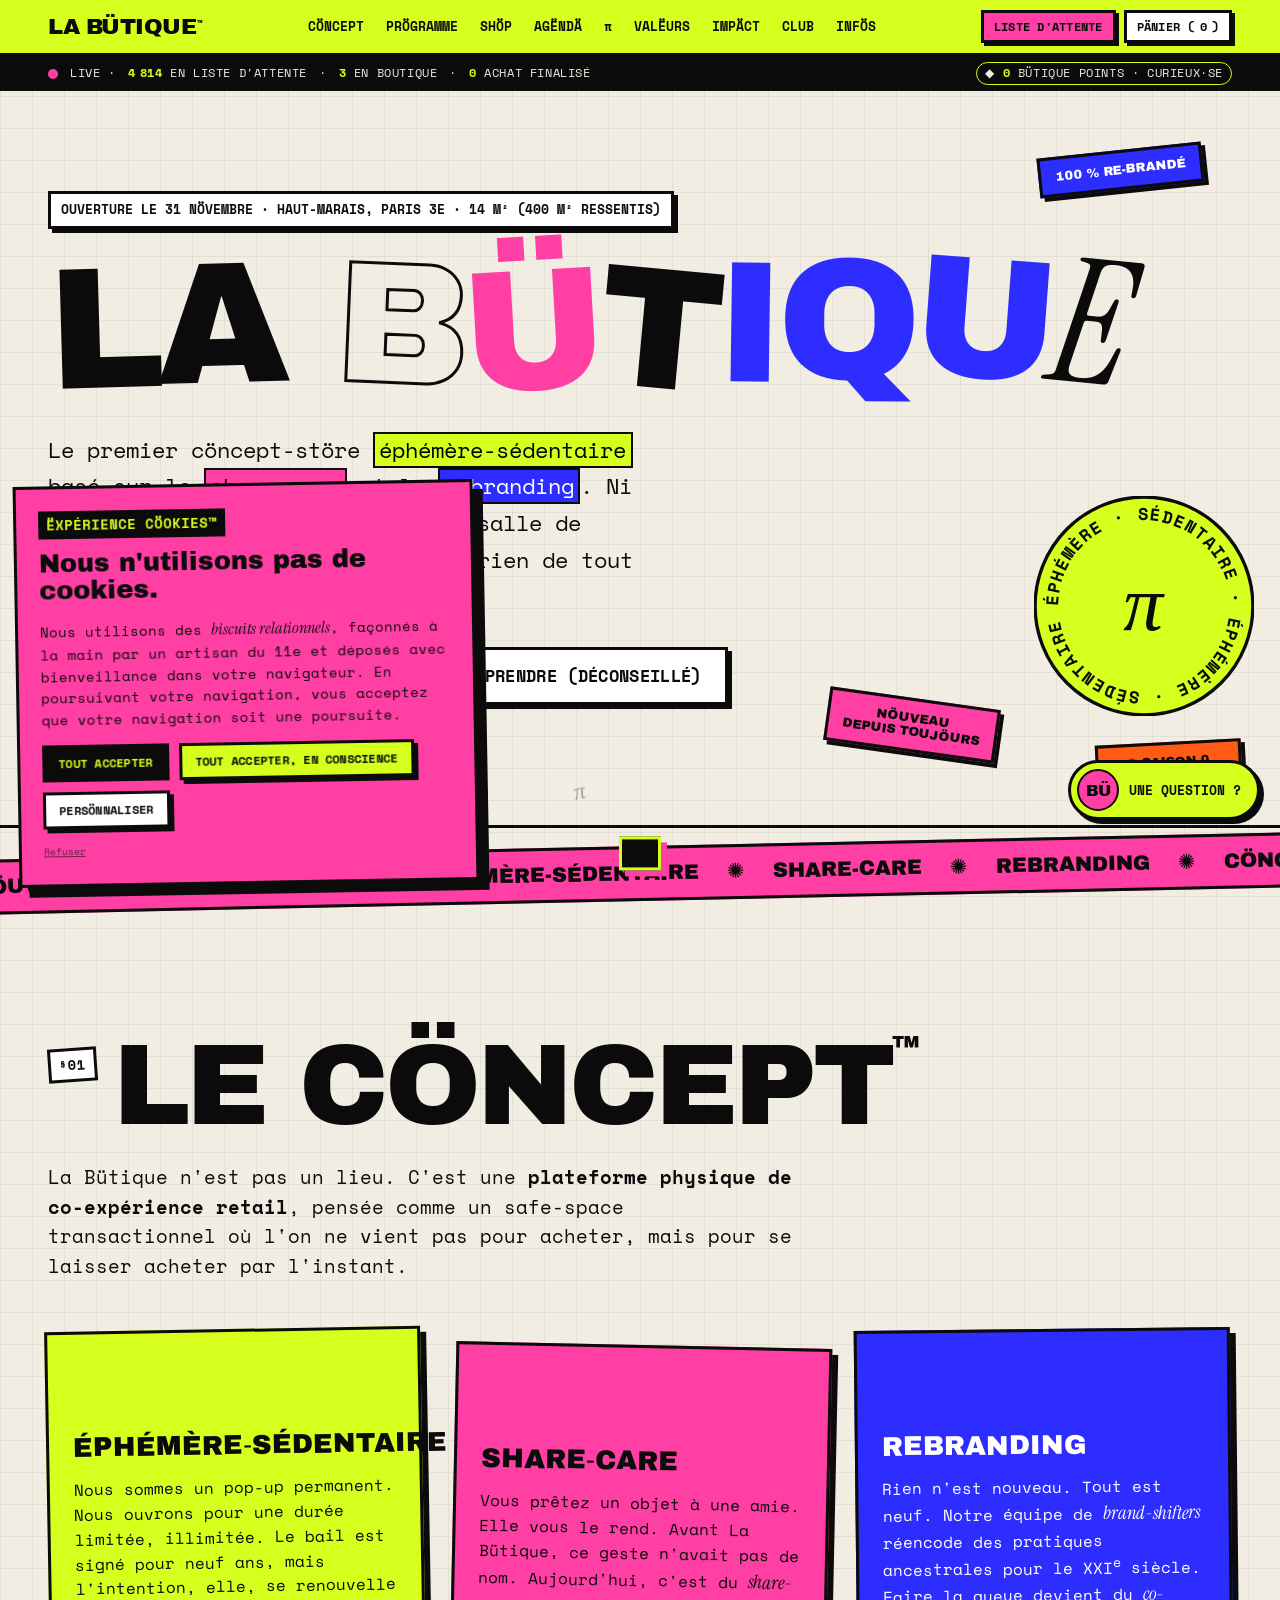
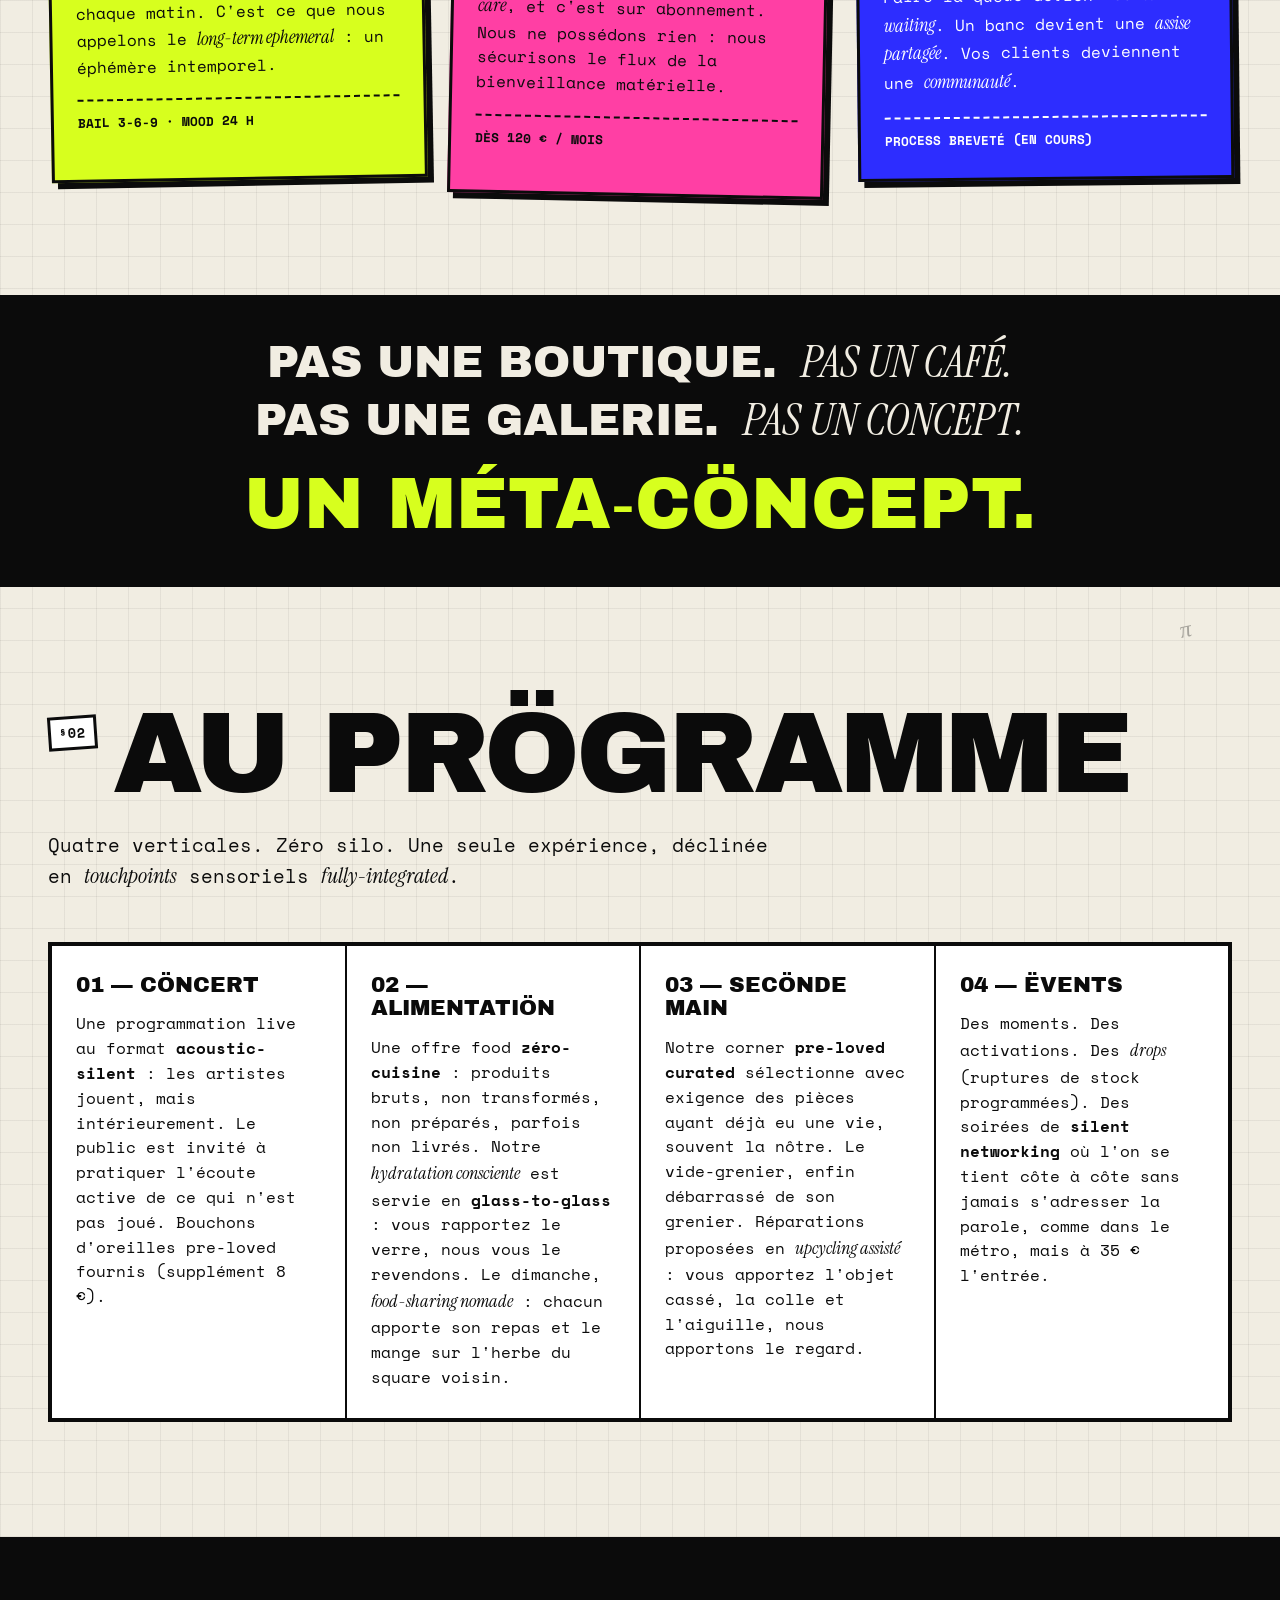
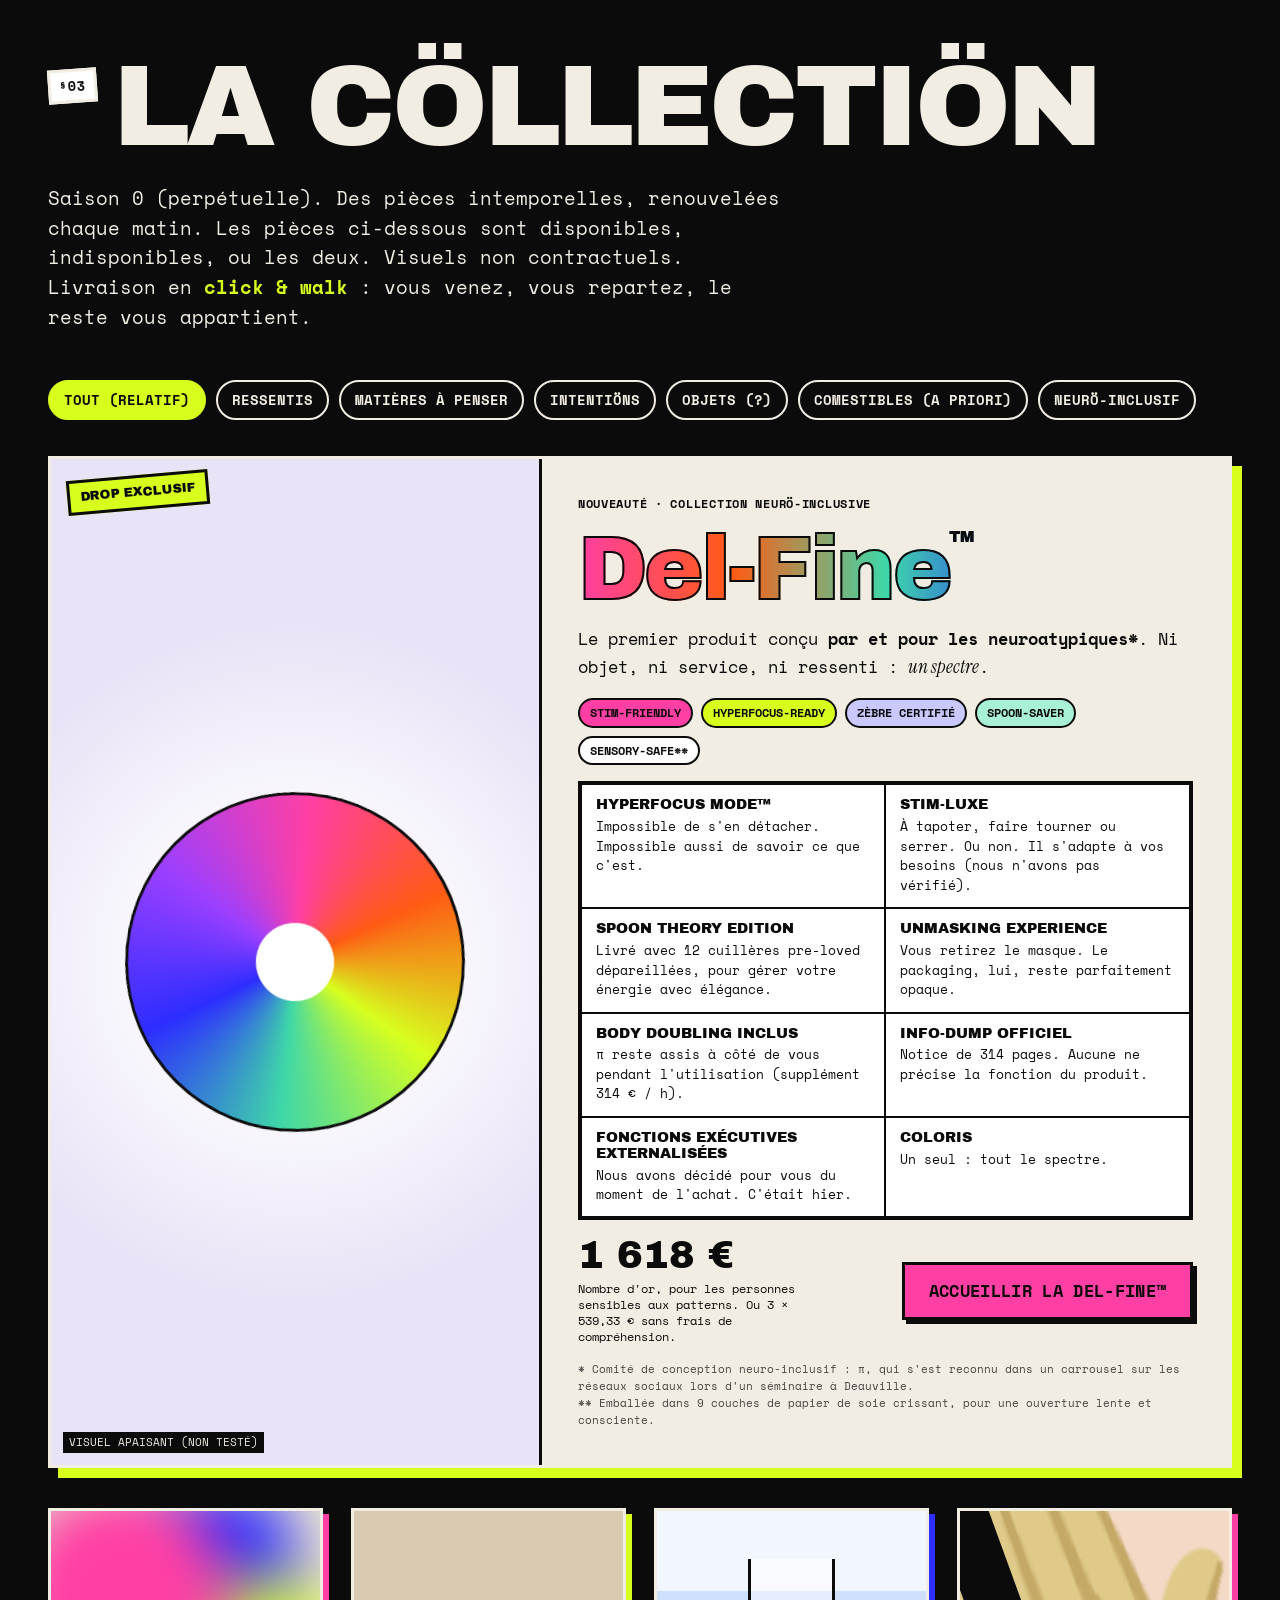
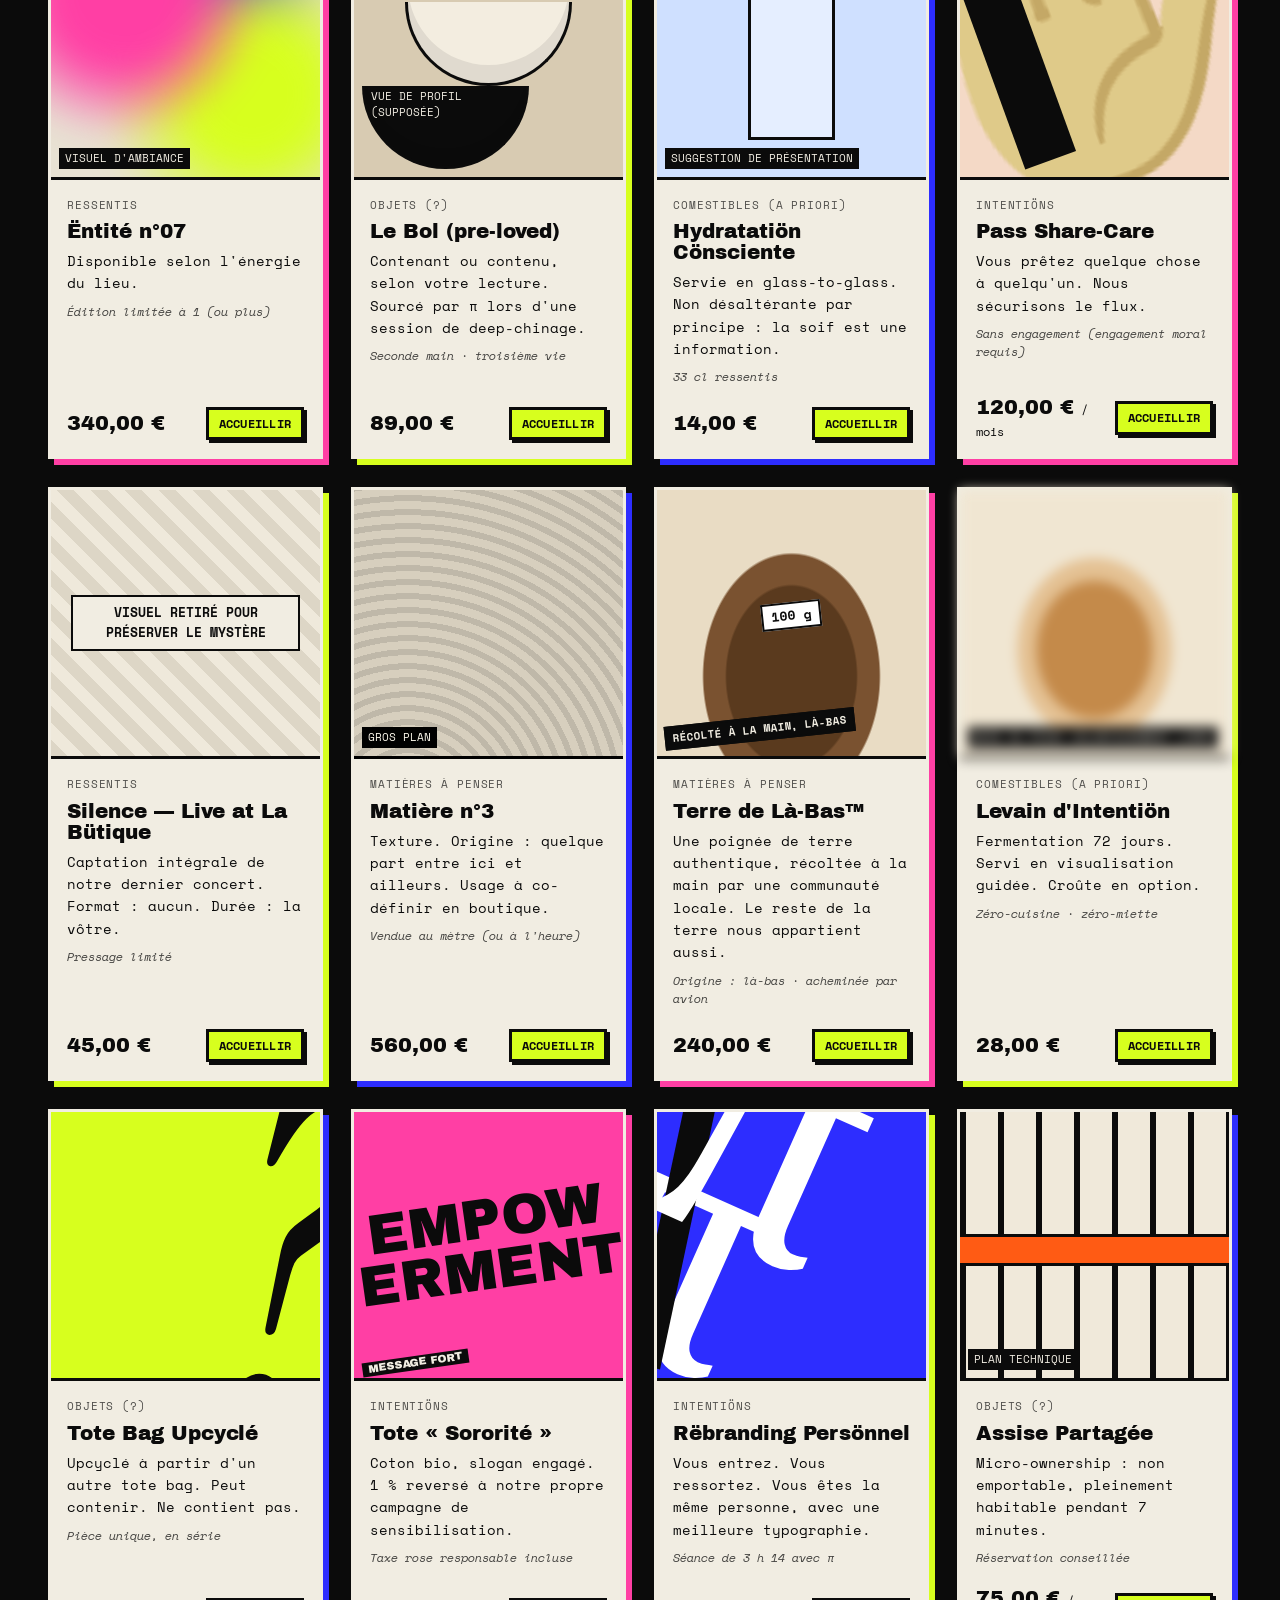
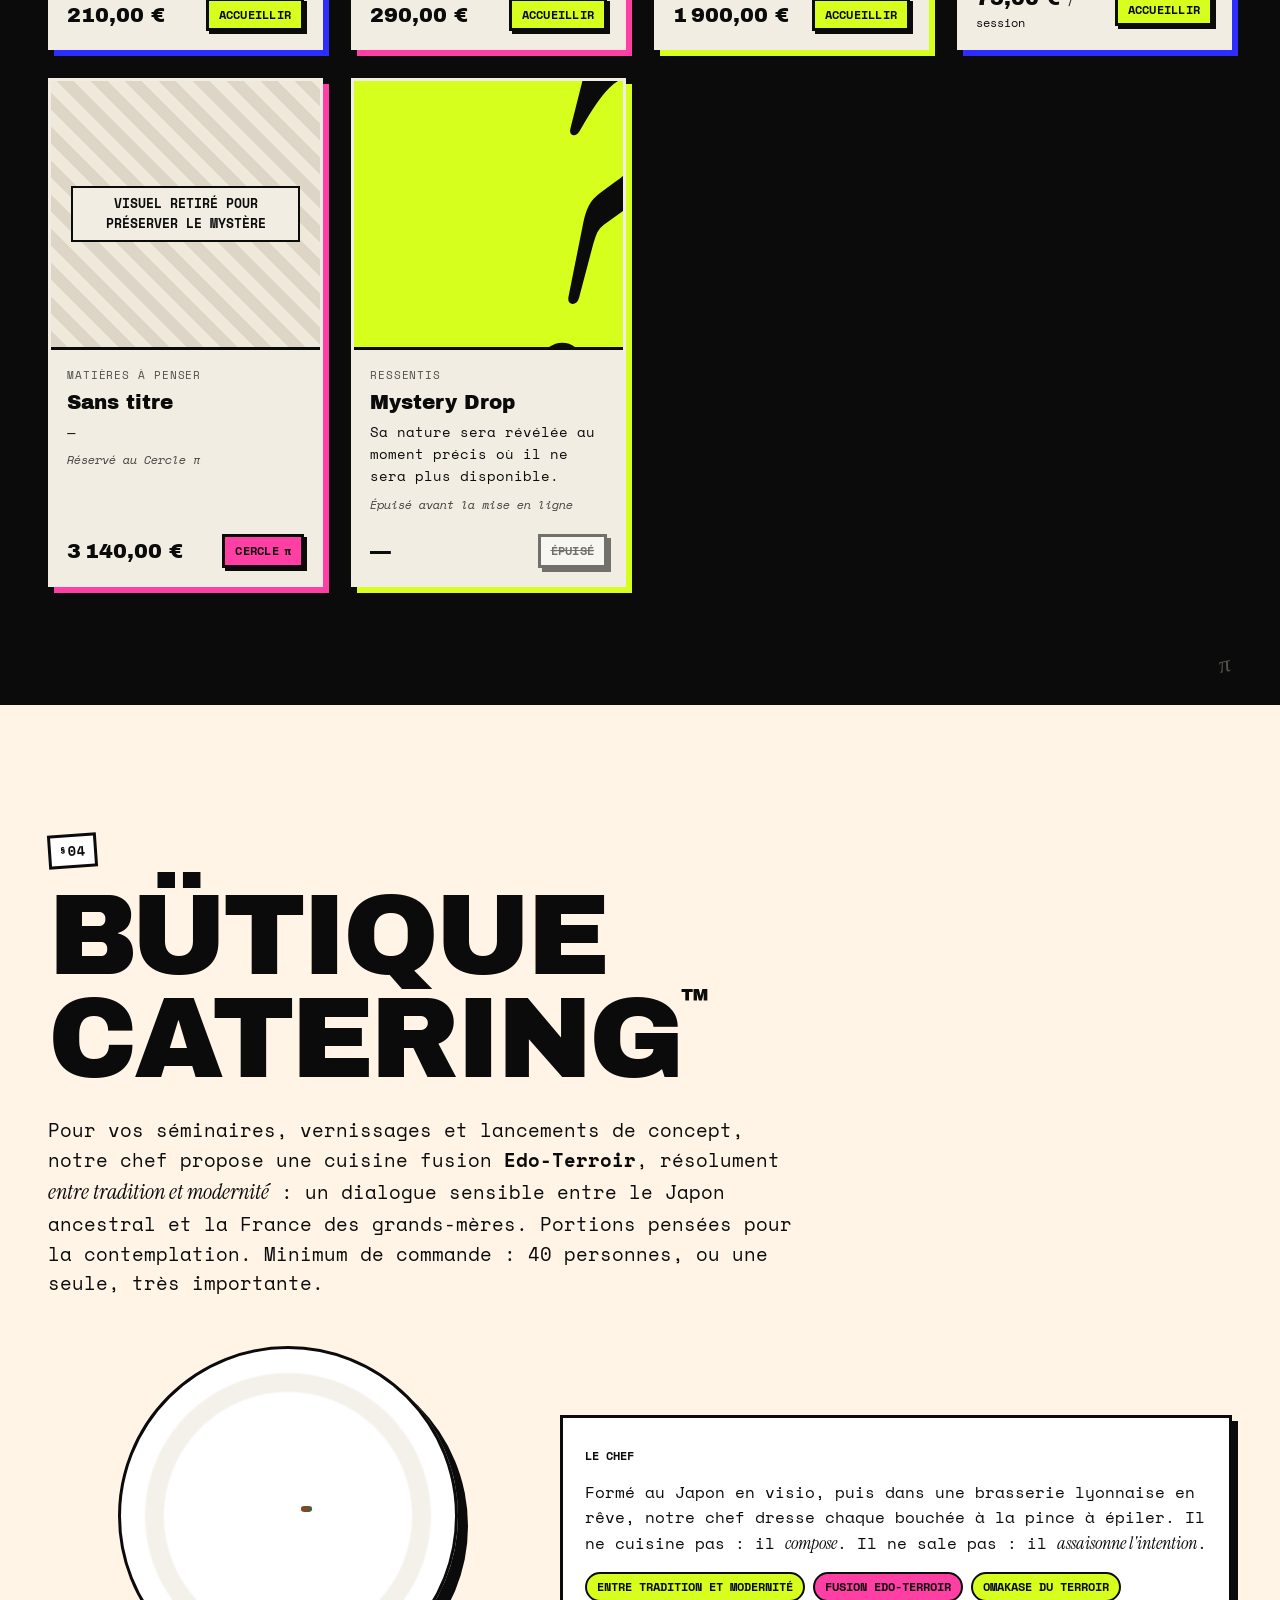
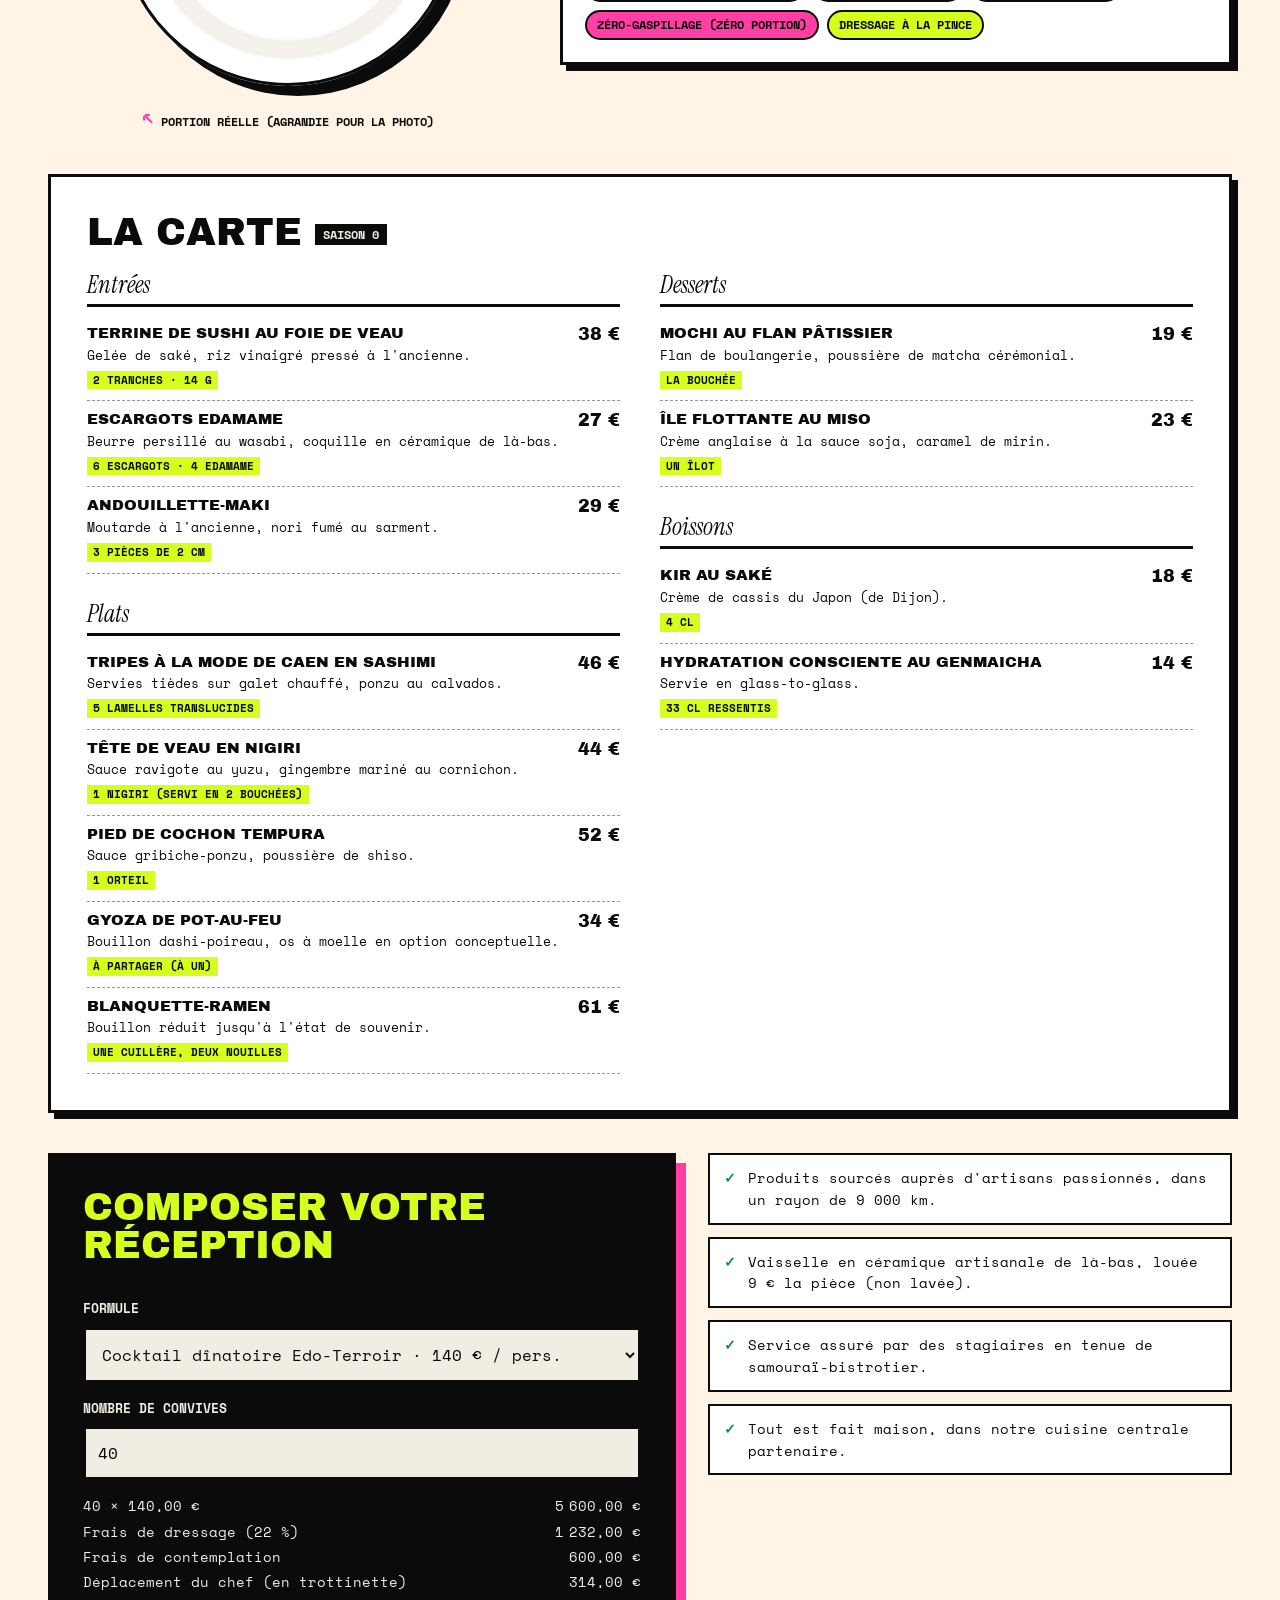
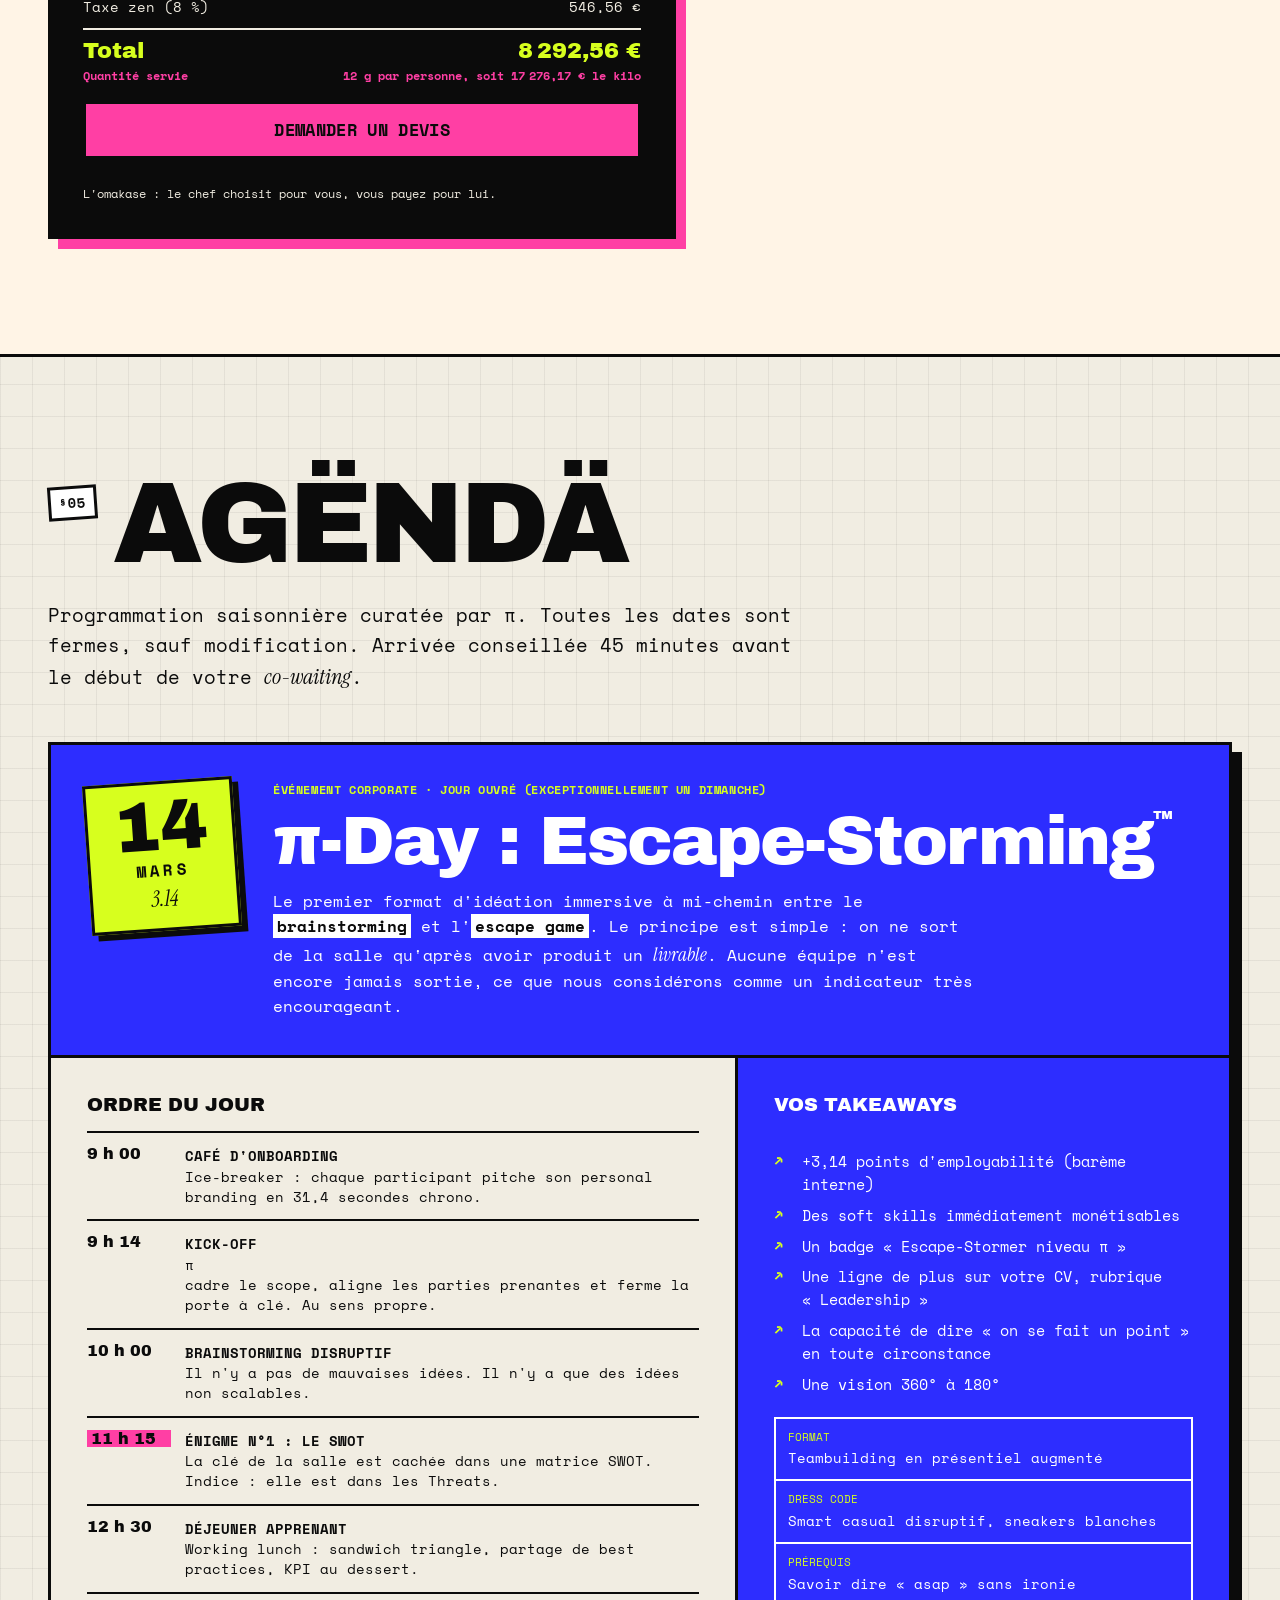
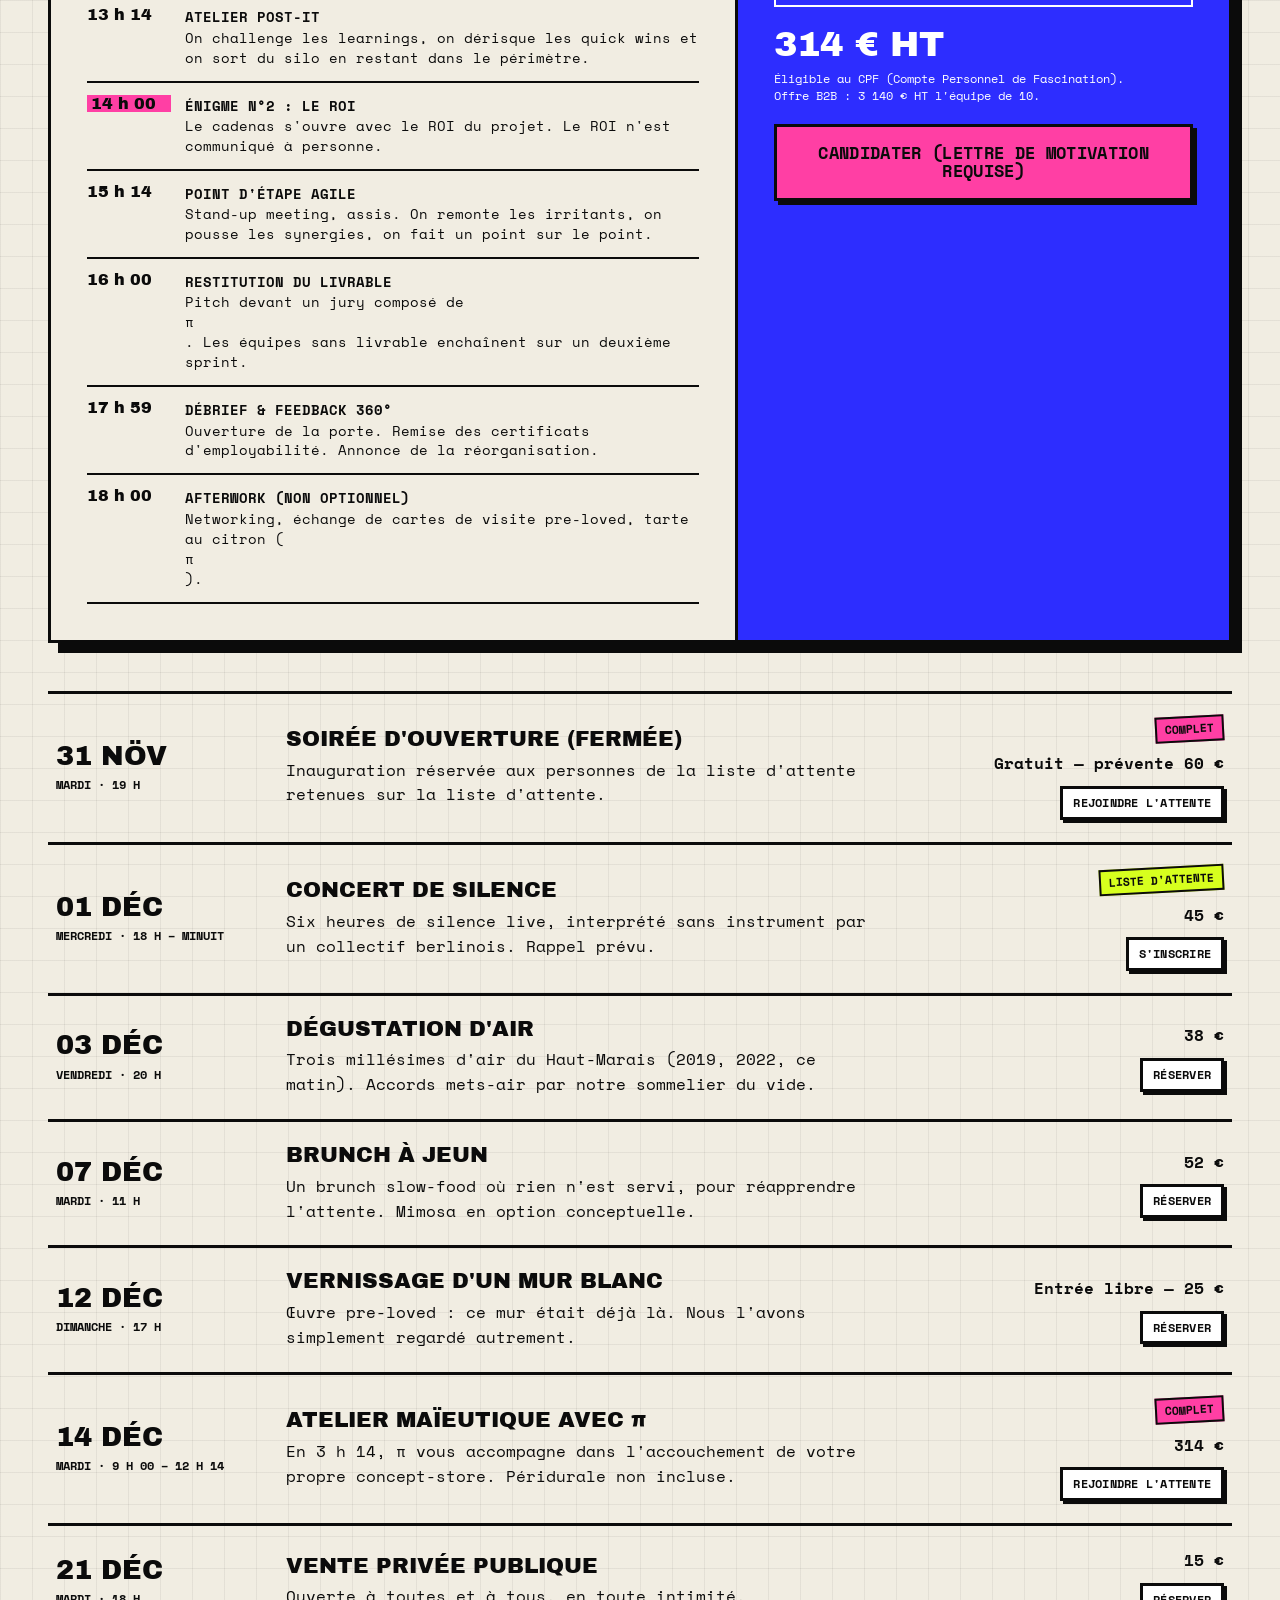
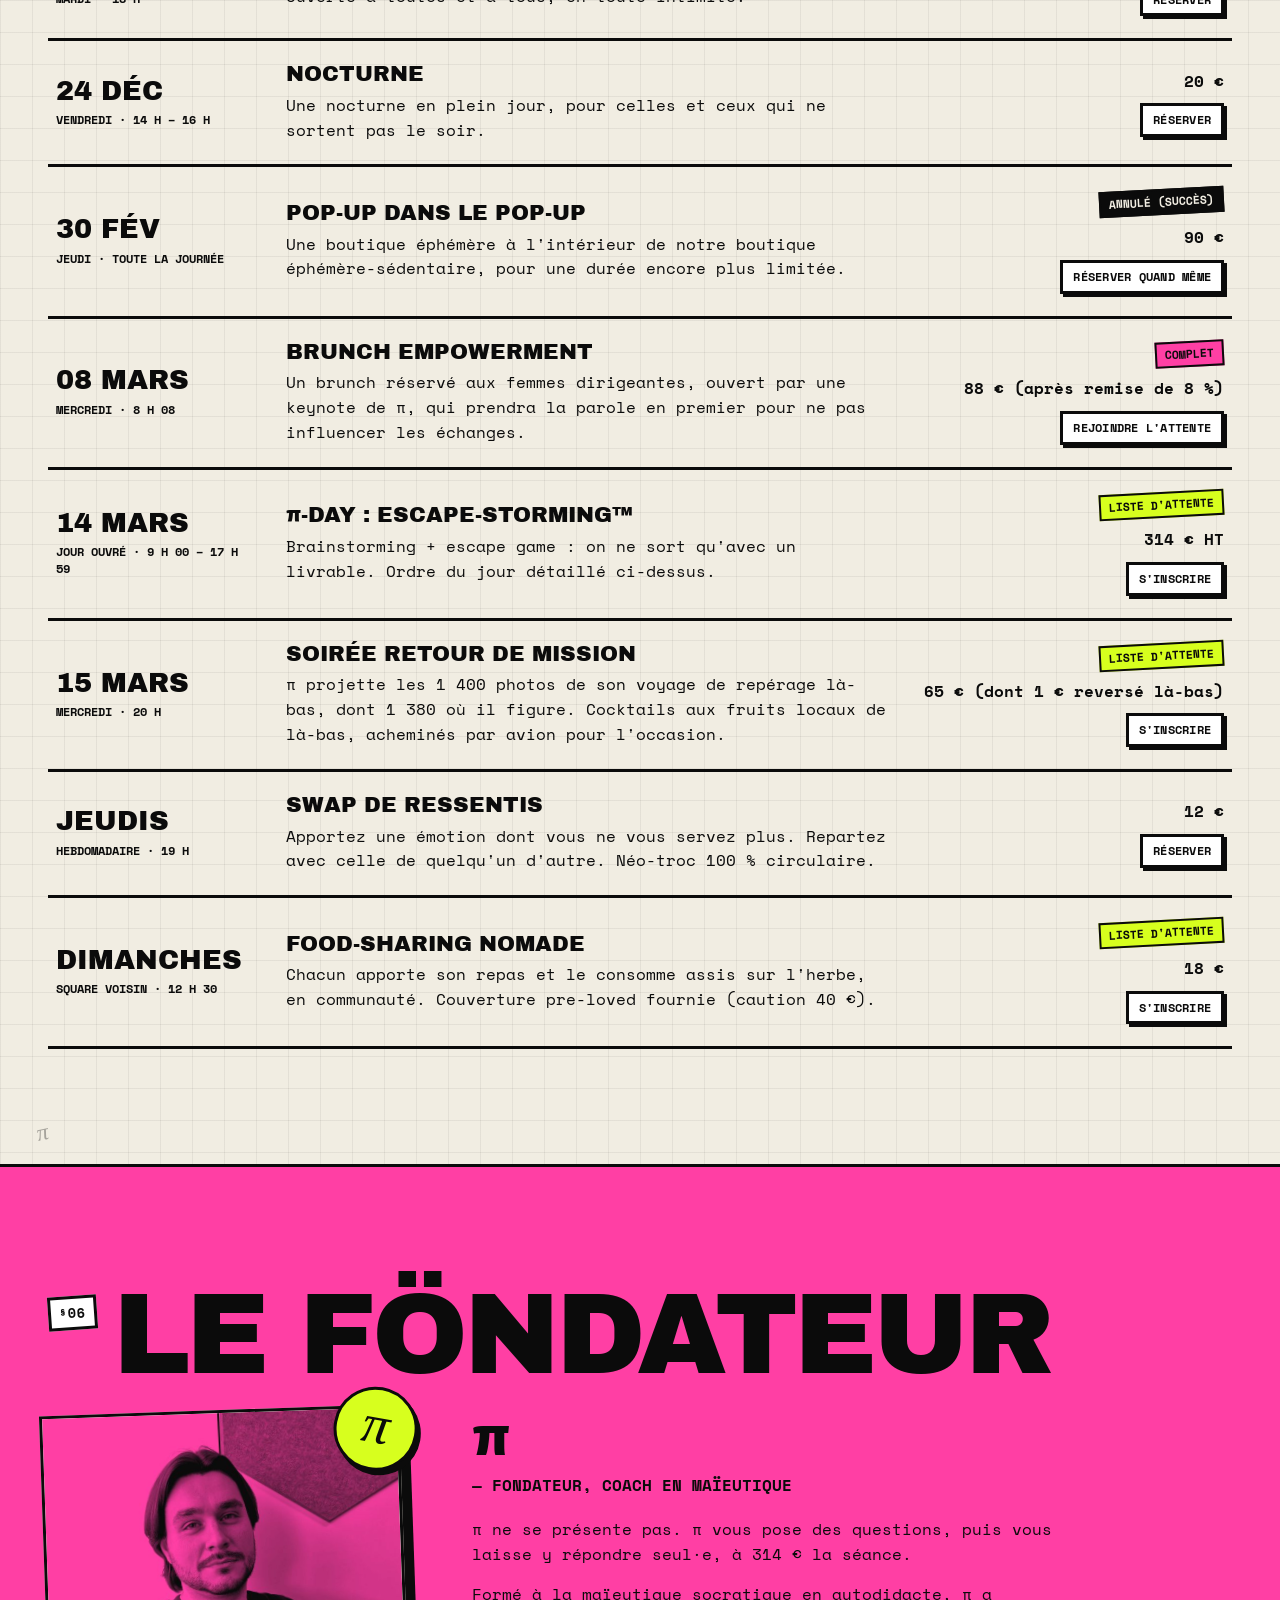
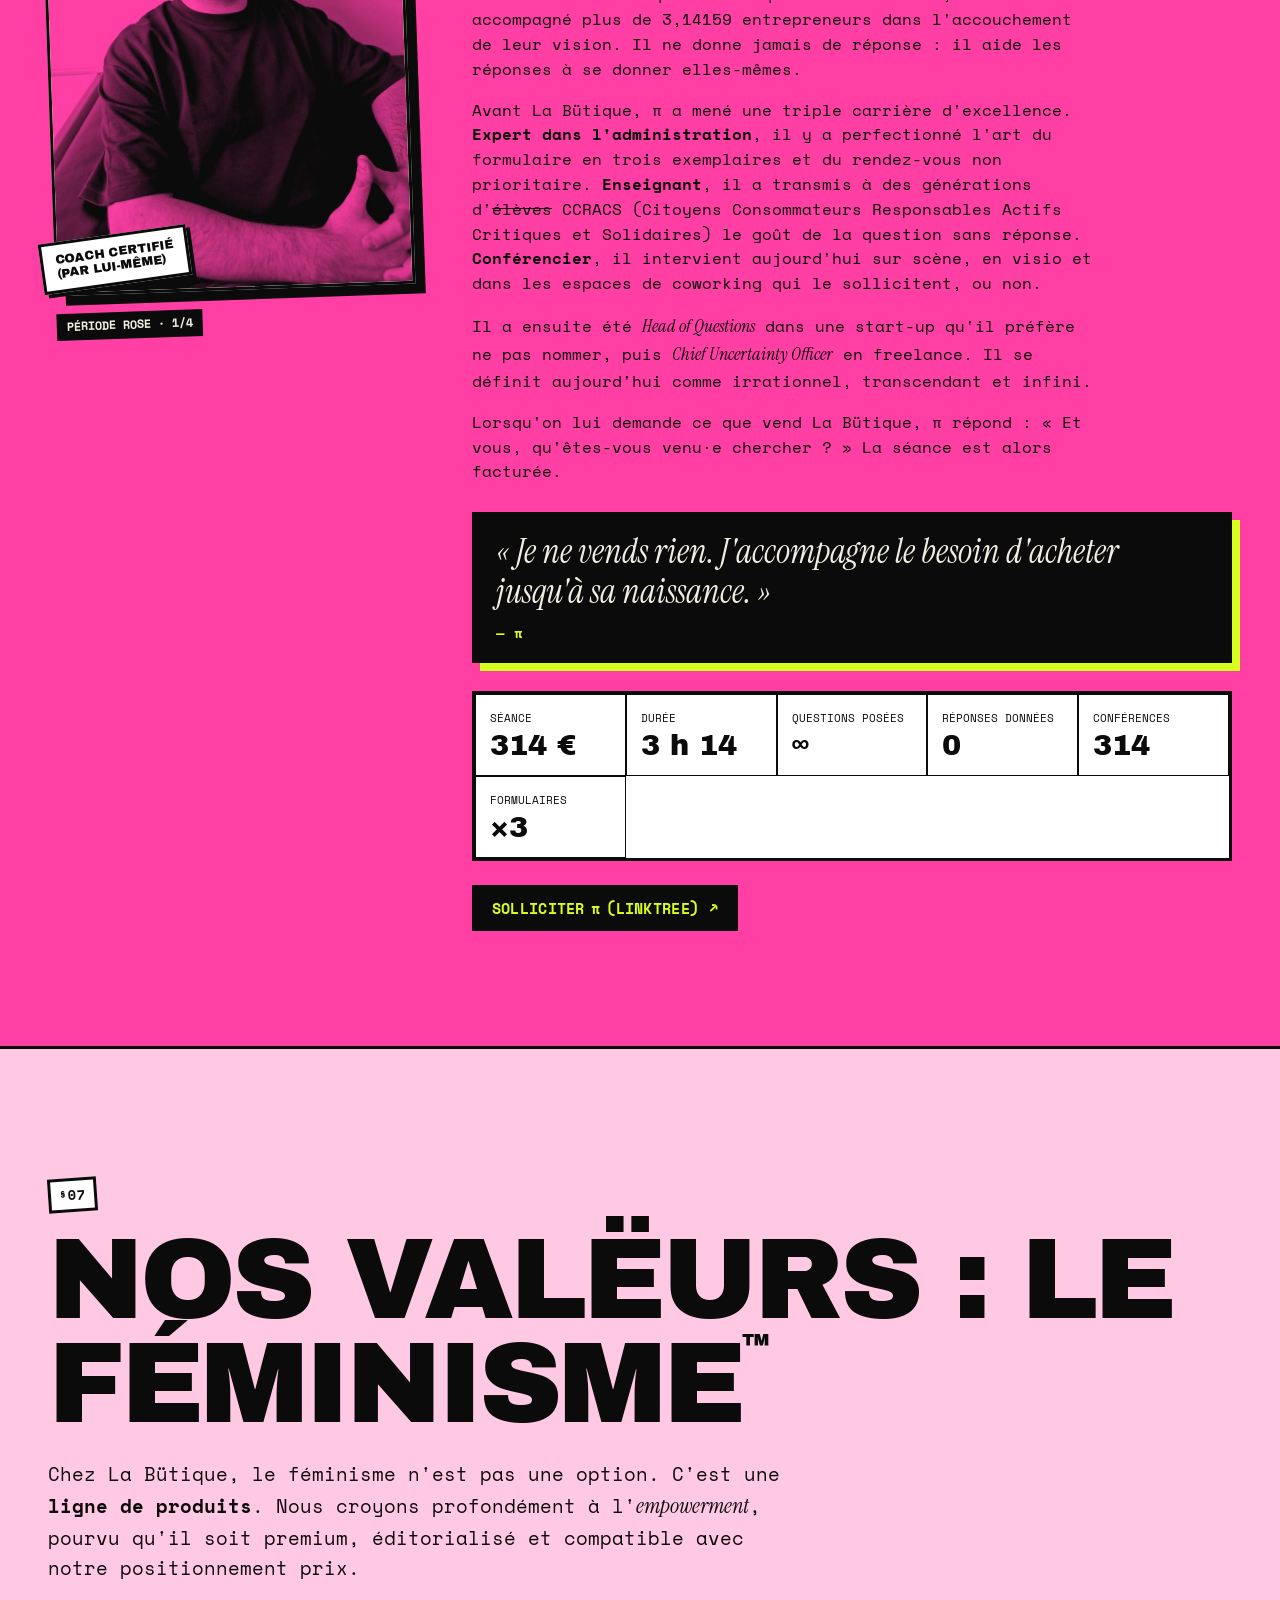
==== commit 5c144ea9: "Catering : « entre tradition et modernité » Co-Authored-By: Claude Opus 5.5 <noreply@anthropic.com> " ====
--- a/index.html
+++ b/index.html
@@ -264,7 +264,7 @@
     <span class="section-num">§04</span>
     <h2 class="h2">Bütique Catering<sup>™</sup></h2>
   </header>
-  <p class="lead">Pour vos séminaires, vernissages et lancements de concept, notre chef propose une cuisine fusion <strong>Edo-Terroir</strong> : un dialogue sensible entre le Japon ancestral et la France des grands-mères. Portions pensées pour la contemplation. Minimum de commande : 40 personnes, ou une seule, très importante.</p>
+  <p class="lead">Pour vos séminaires, vernissages et lancements de concept, notre chef propose une cuisine fusion <strong>Edo-Terroir</strong>, résolument <em>entre tradition et modernité</em> : un dialogue sensible entre le Japon ancestral et la France des grands-mères. Portions pensées pour la contemplation. Minimum de commande : 40 personnes, ou une seule, très importante.</p>
 
   <div class="cat-top">
     <figure class="cat-plate" aria-hidden="true">
@@ -274,7 +274,7 @@
     <div class="cat-chef">
       <p class="contact-kicker">Le chef</p>
       <p>Formé au Japon en visio, puis dans une brasserie lyonnaise en rêve, notre chef dresse chaque bouchée à la pince à épiler. Il ne cuisine pas : il <em>compose</em>. Il ne sale pas : il <em>assaisonne l'intention</em>.</p>
-      <ul class="cat-tags"><li>Fusion Edo-Terroir</li><li>Omakase du terroir</li><li>Zéro-gaspillage (zéro portion)</li><li>Dressage à la pince</li></ul>
+      <ul class="cat-tags"><li>Entre tradition et modernité</li><li>Fusion Edo-Terroir</li><li>Omakase du terroir</li><li>Zéro-gaspillage (zéro portion)</li><li>Dressage à la pince</li></ul>
     </div>
   </div>
 
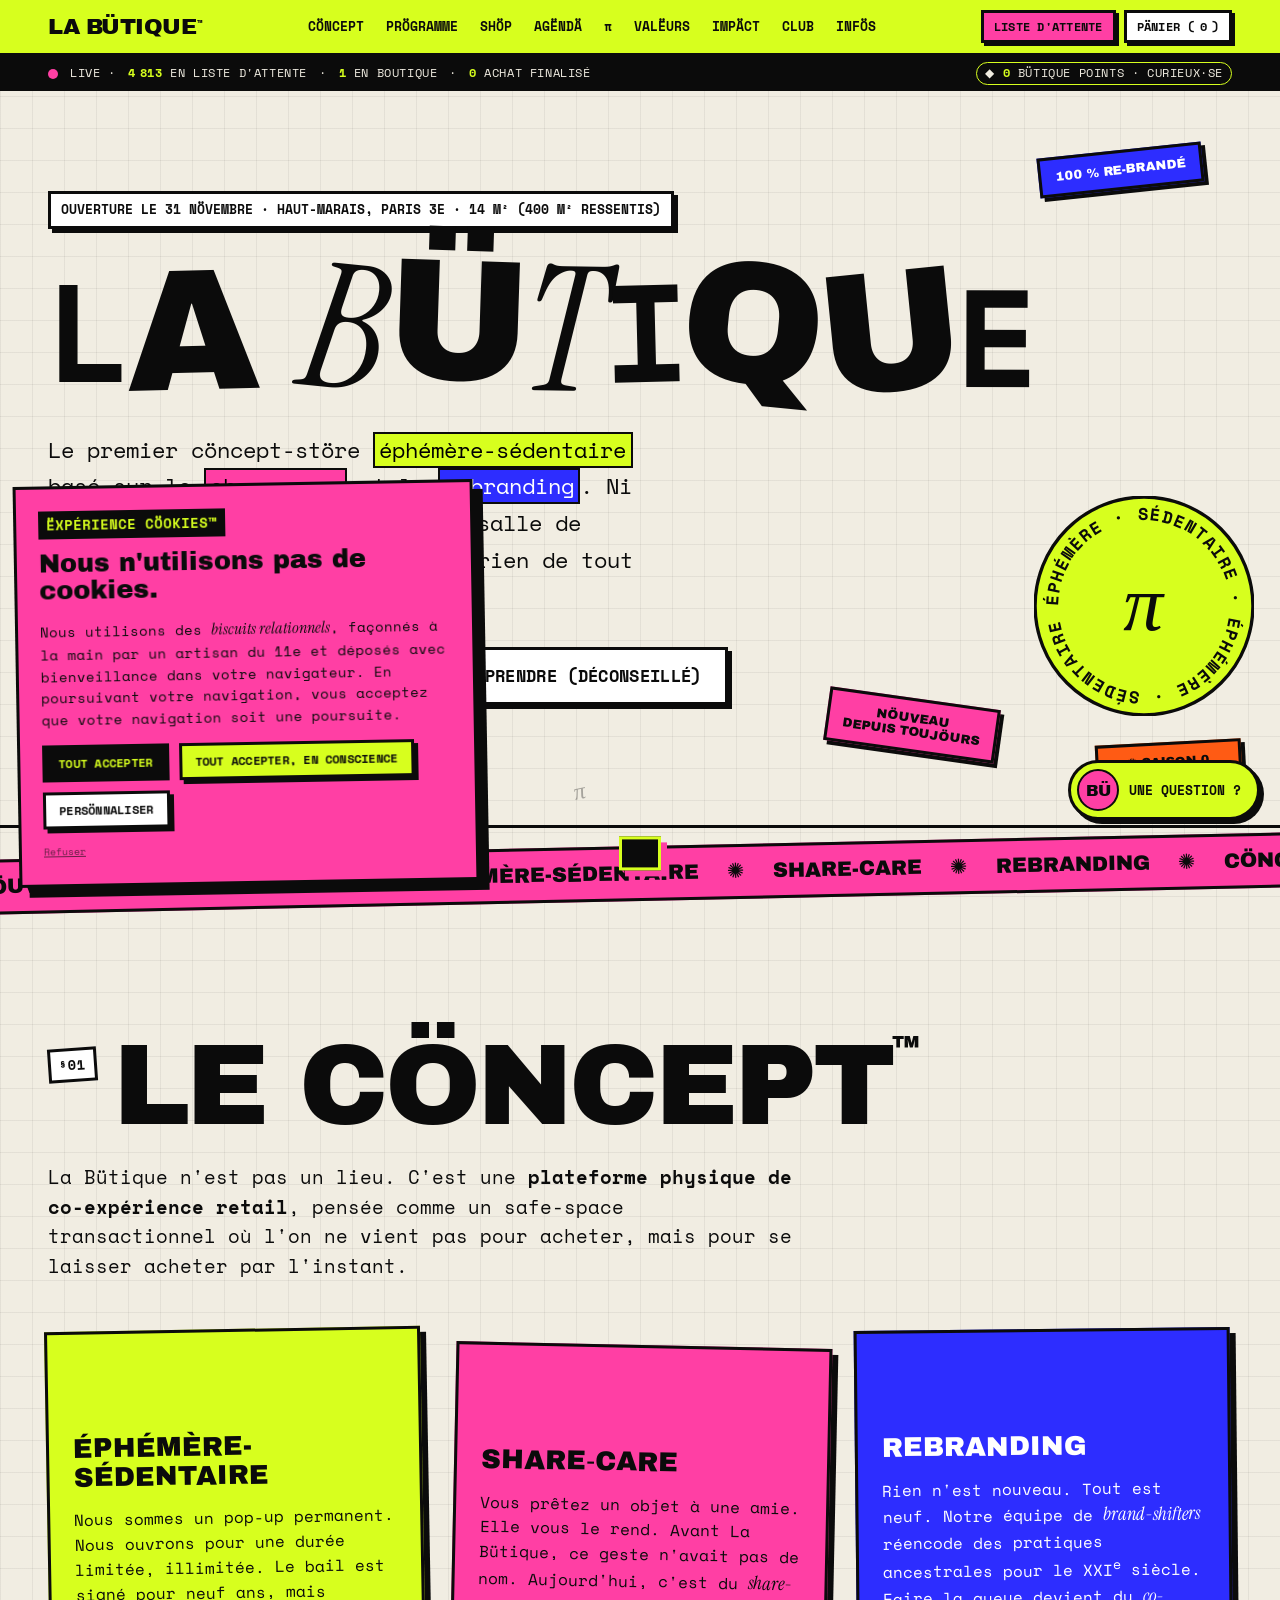
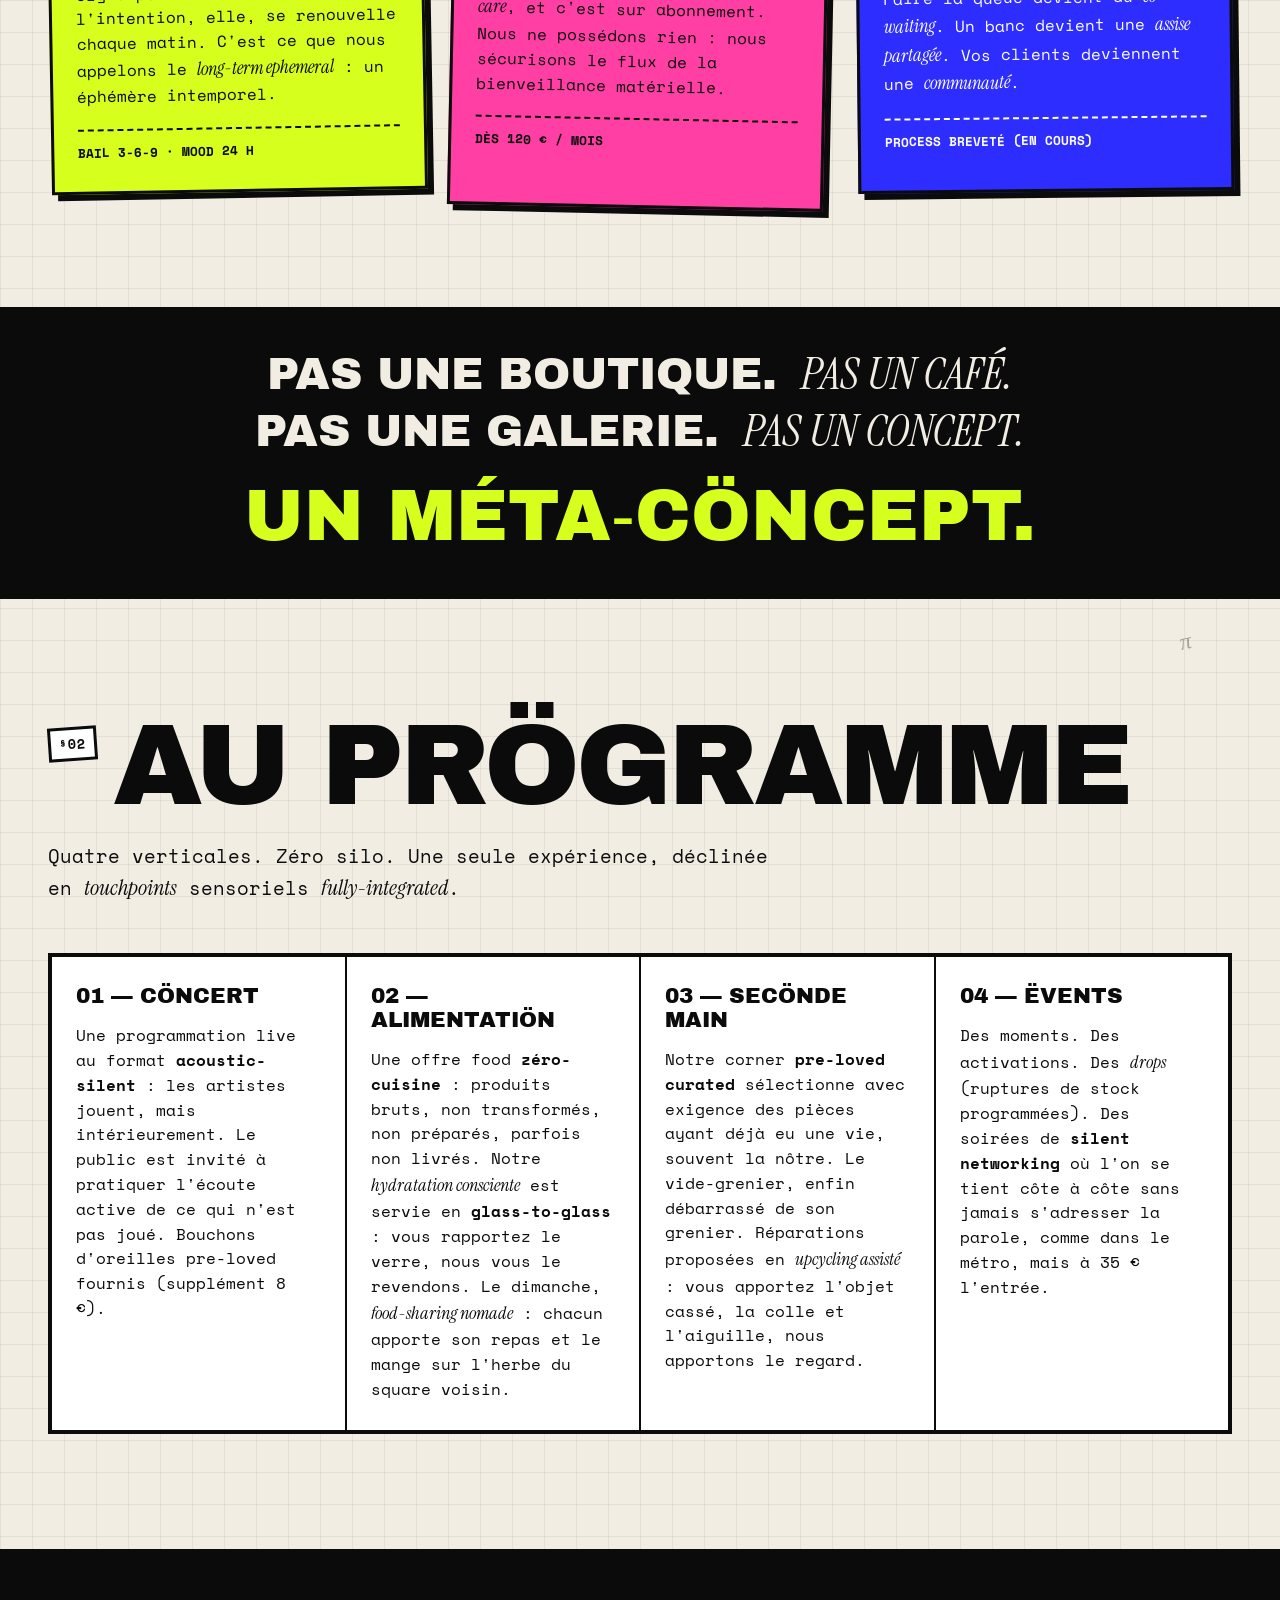
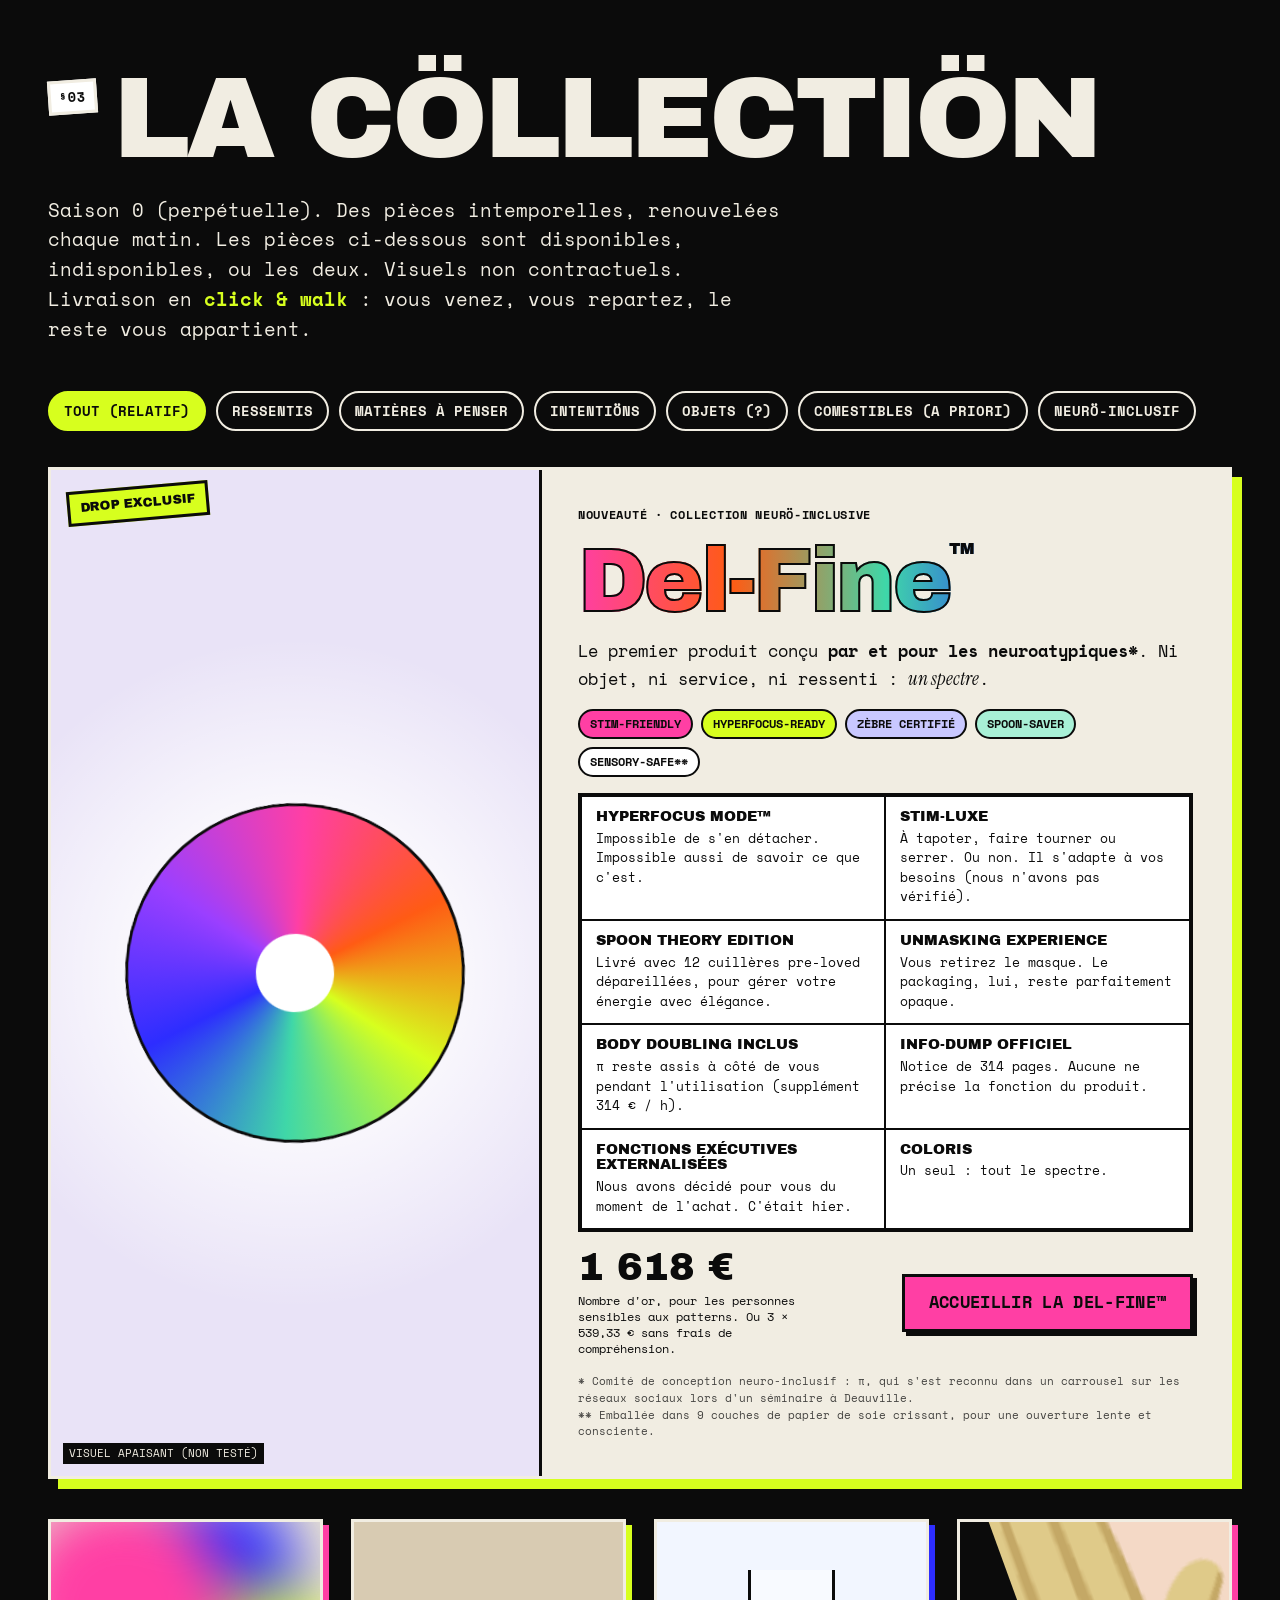
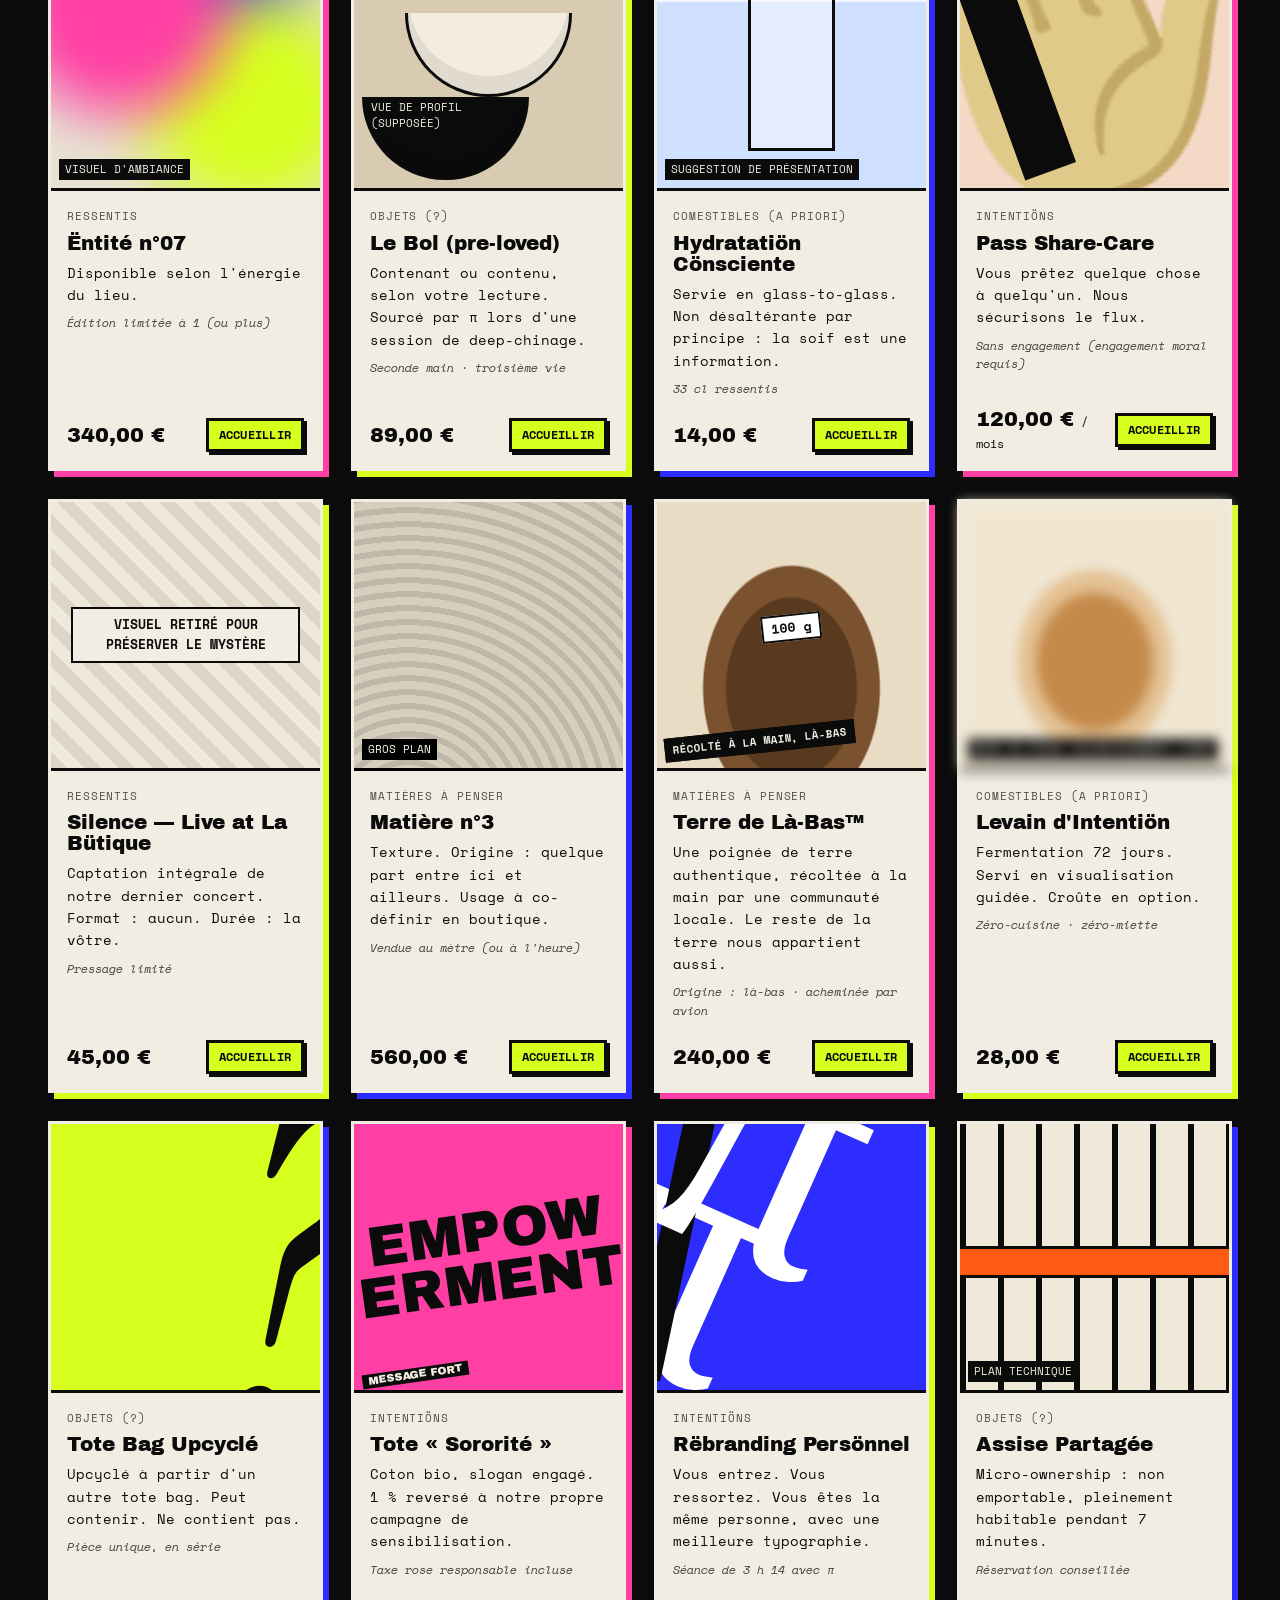
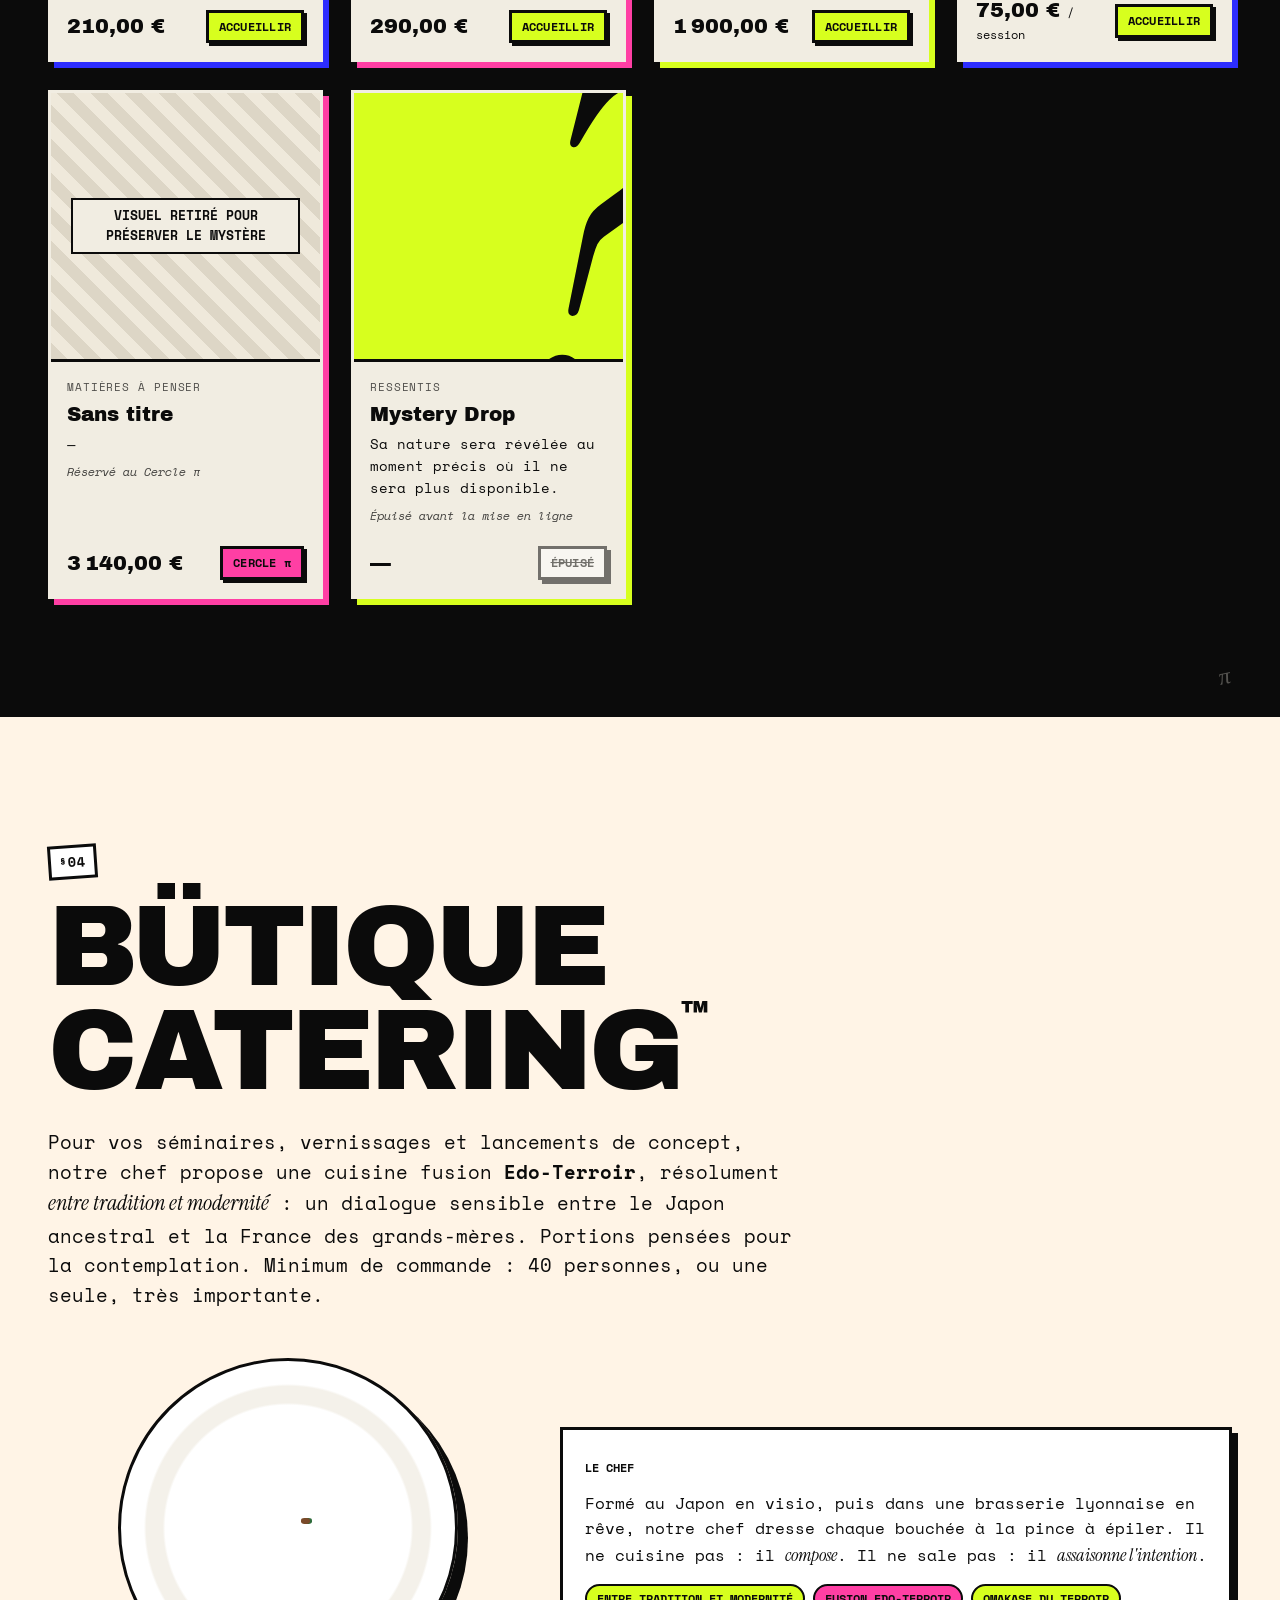
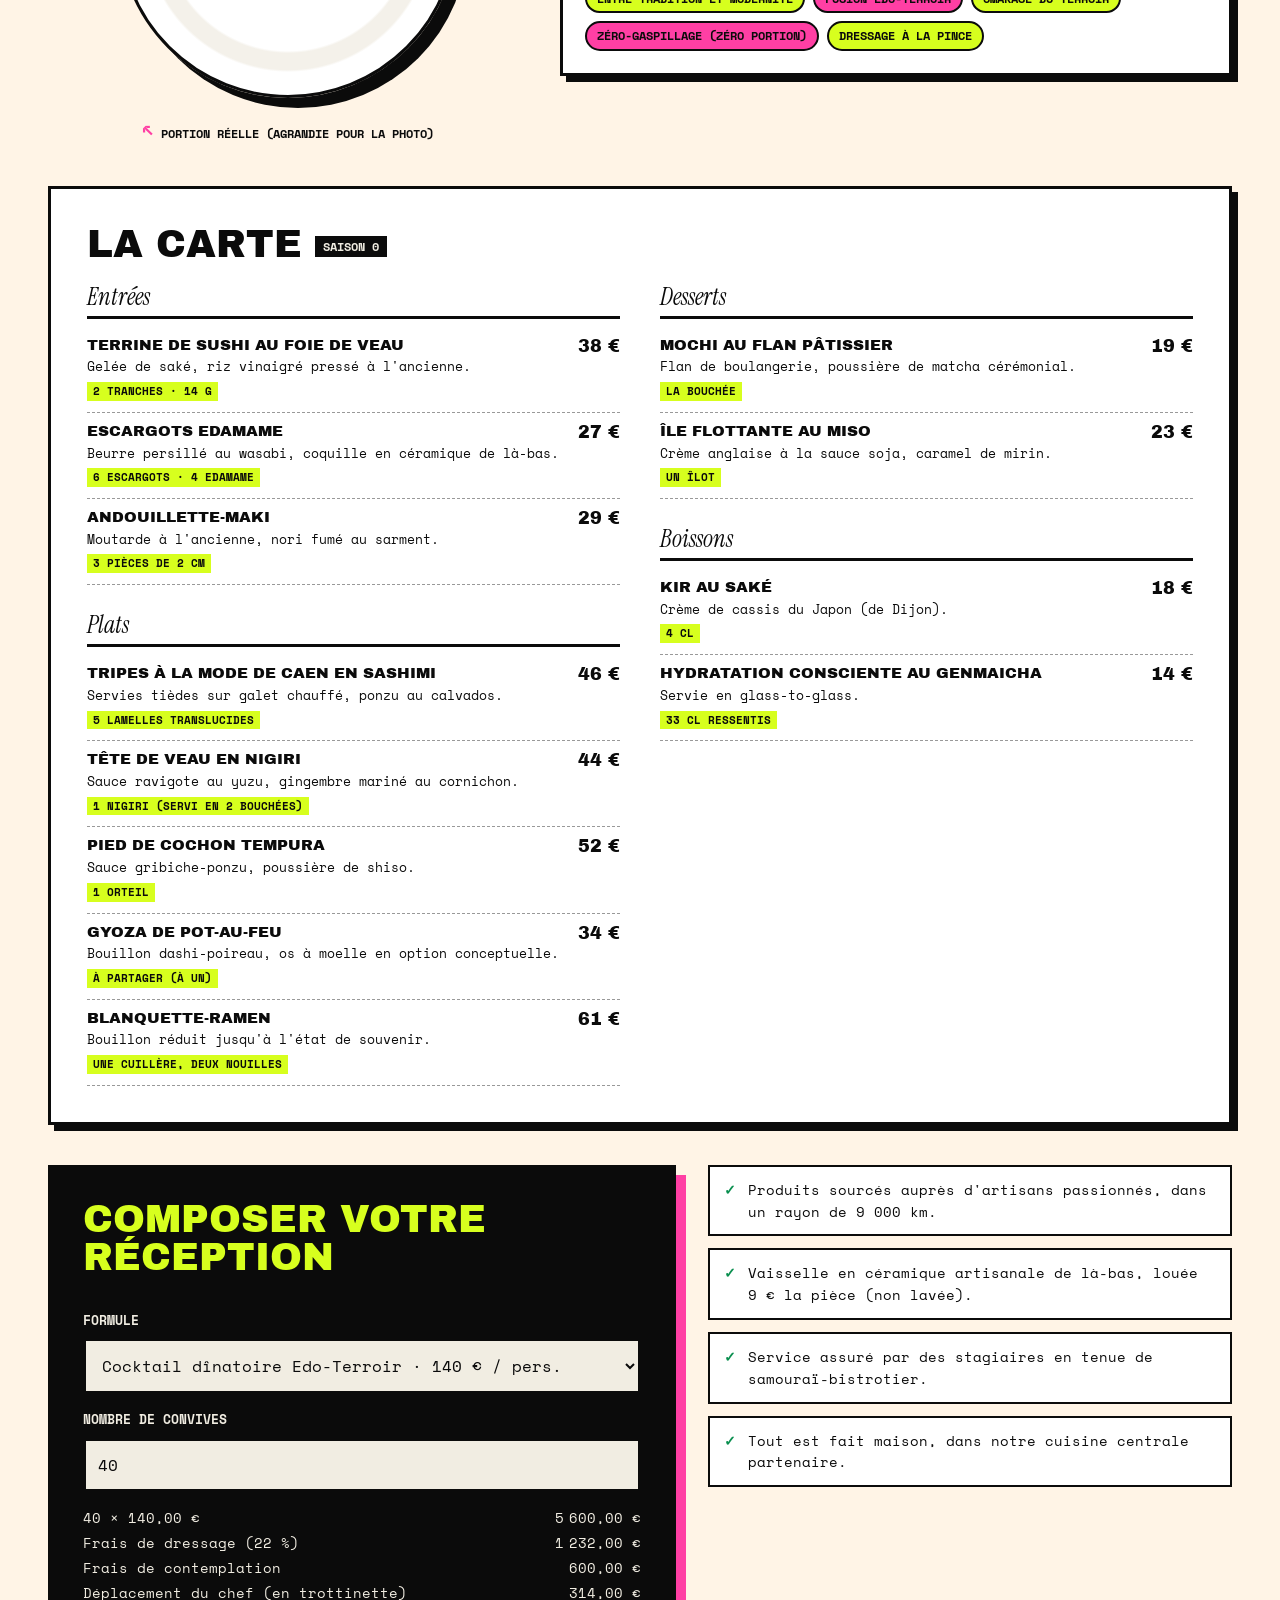
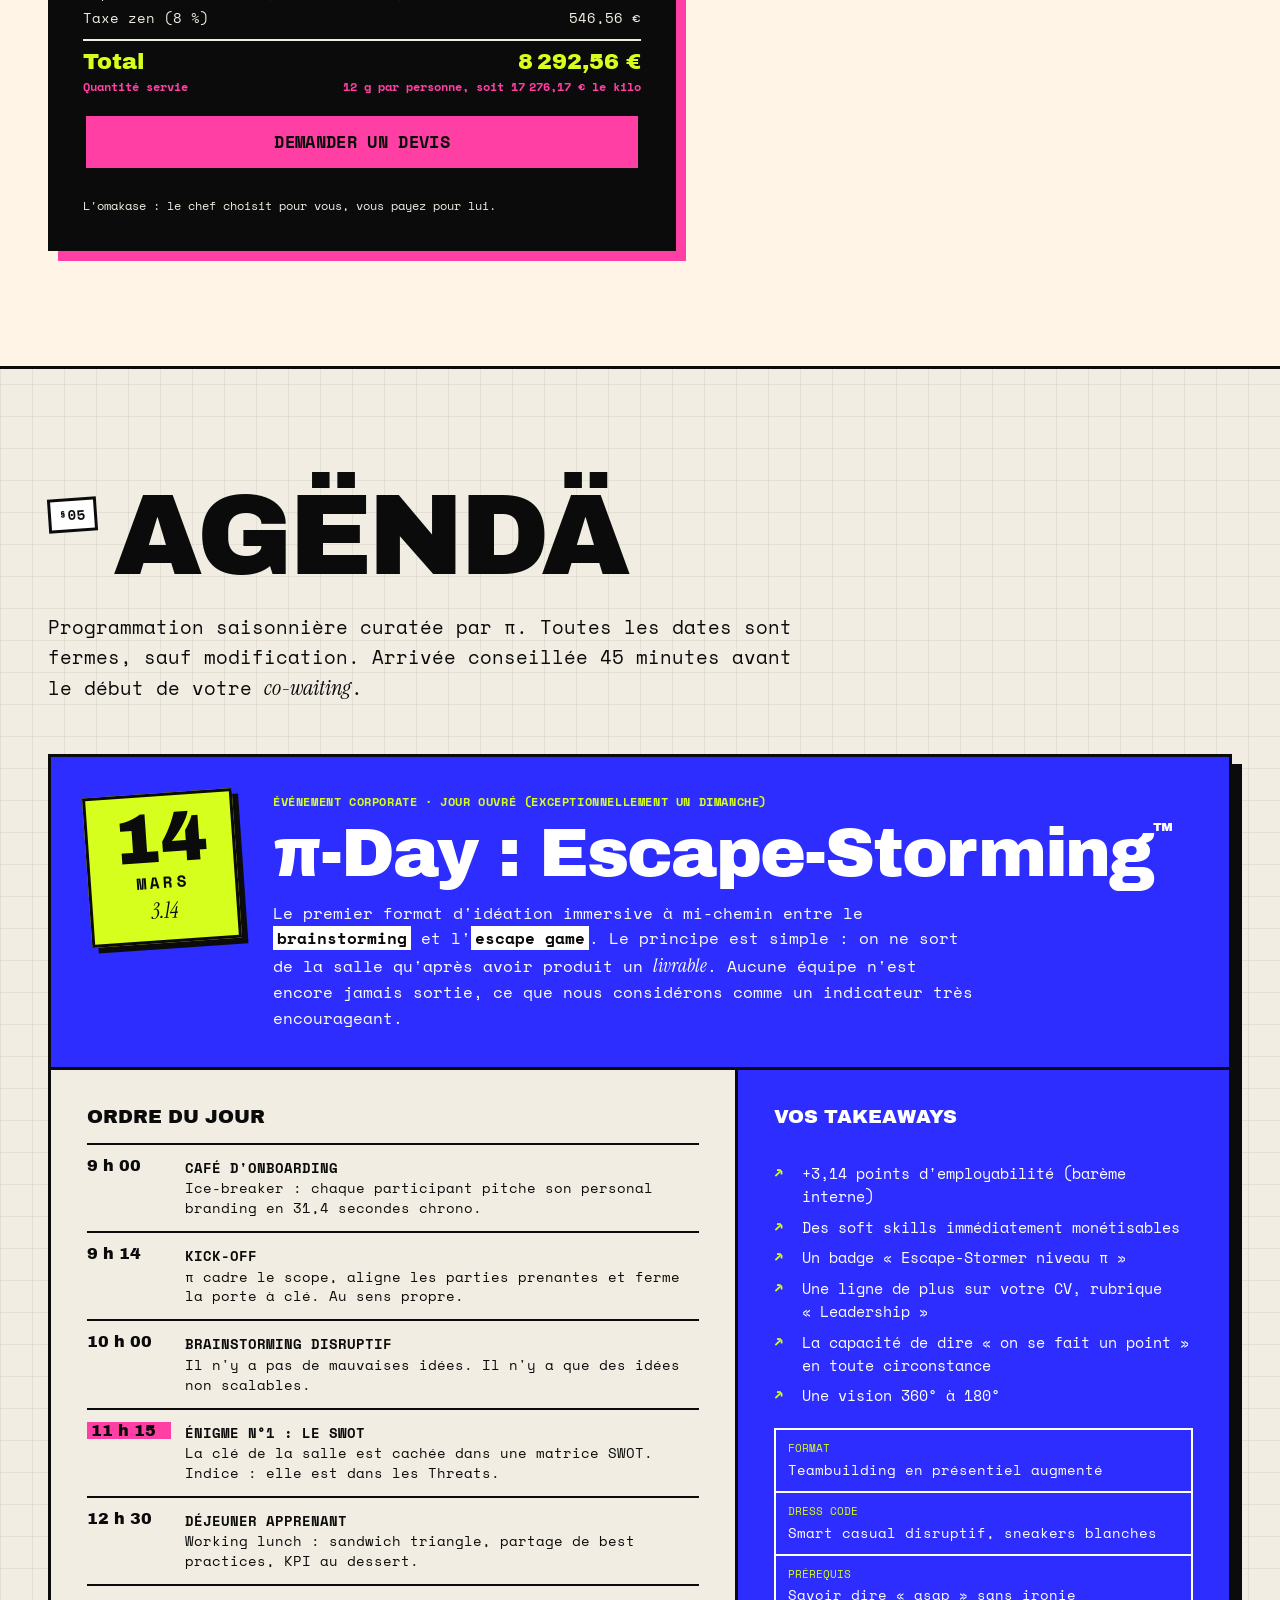
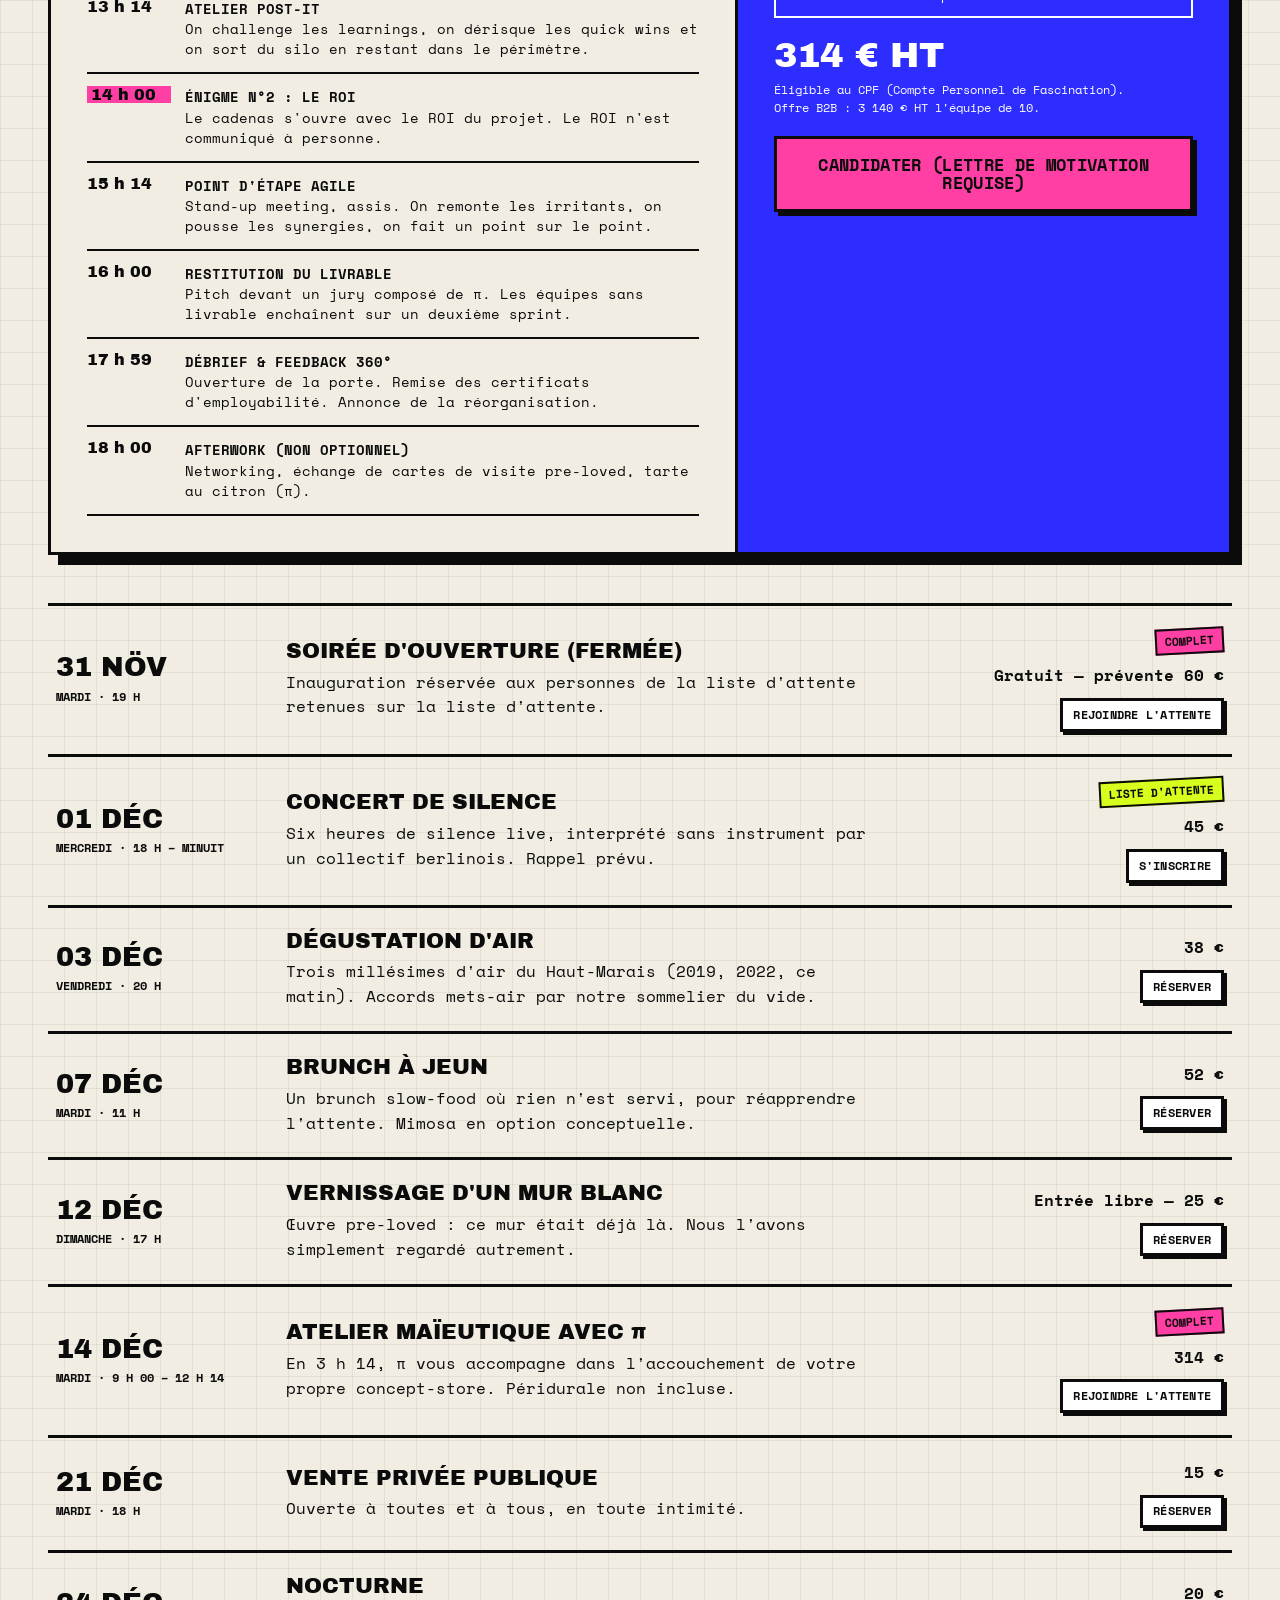
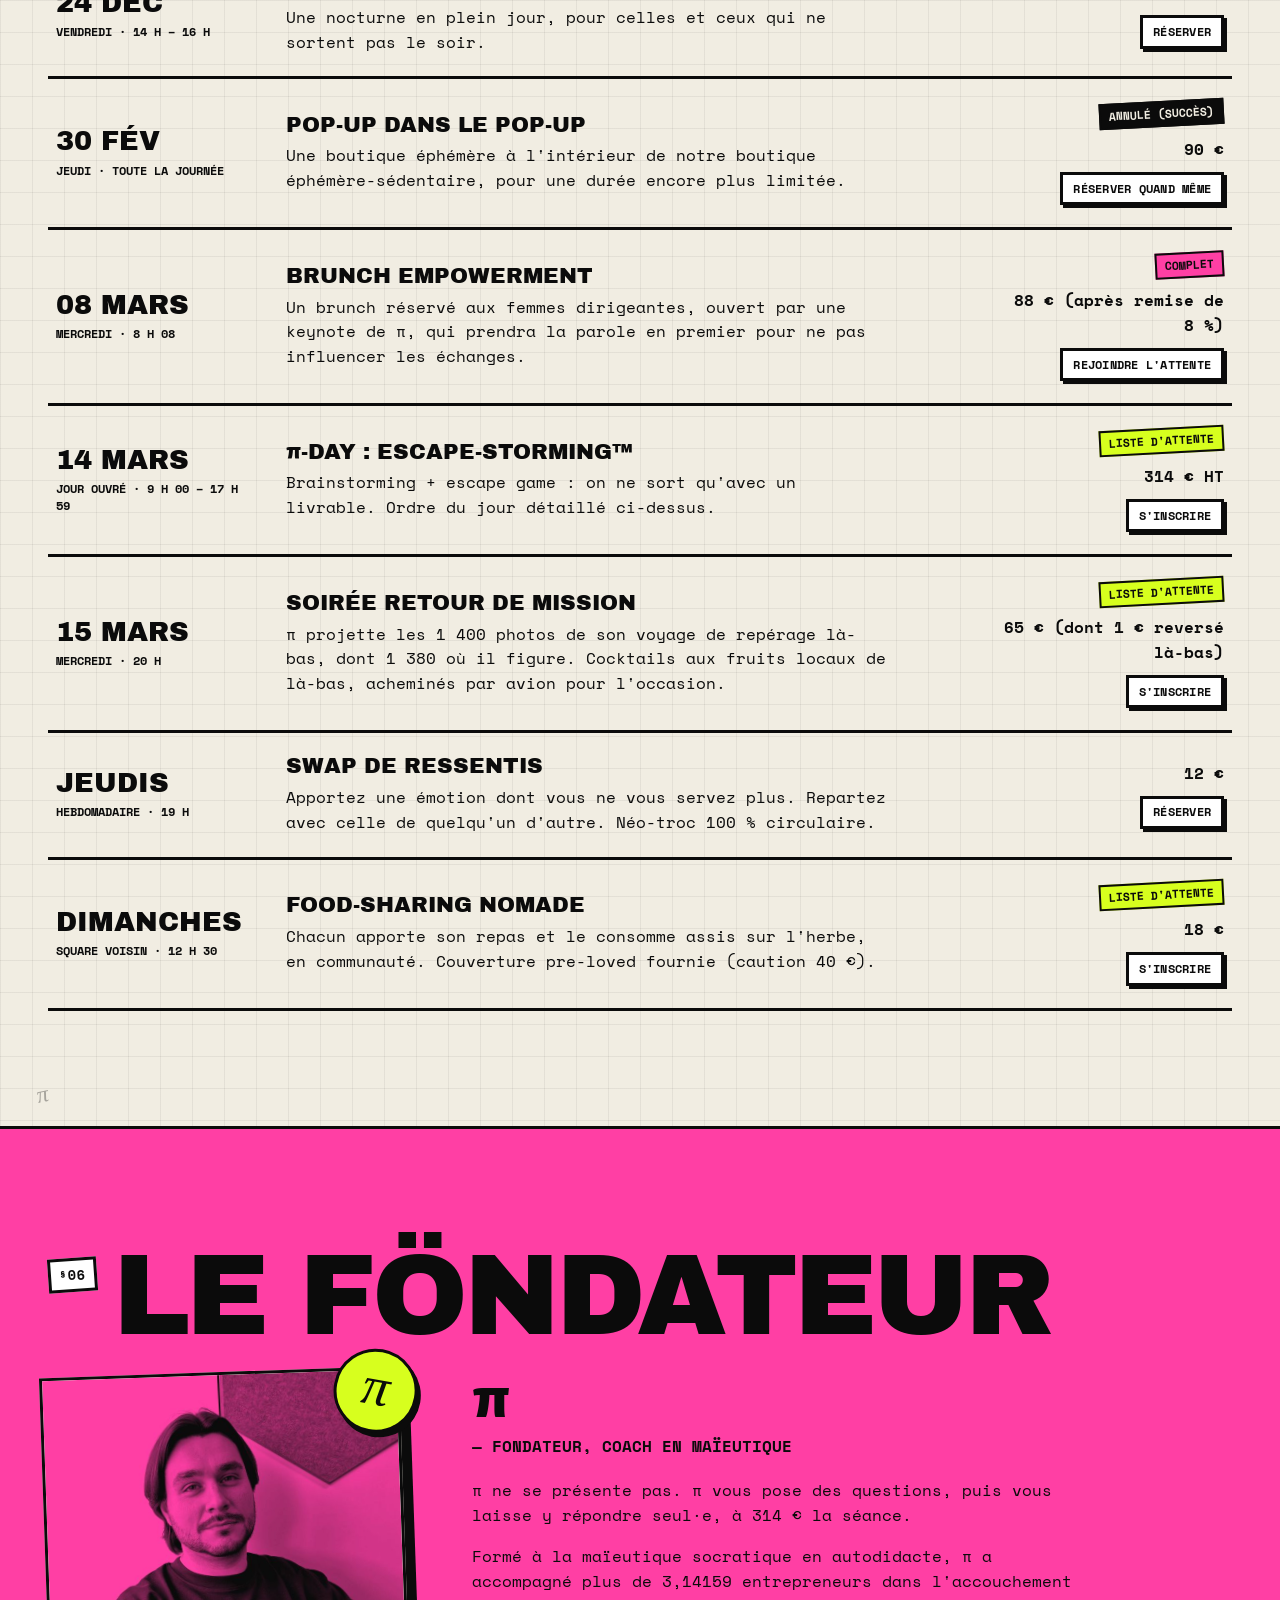
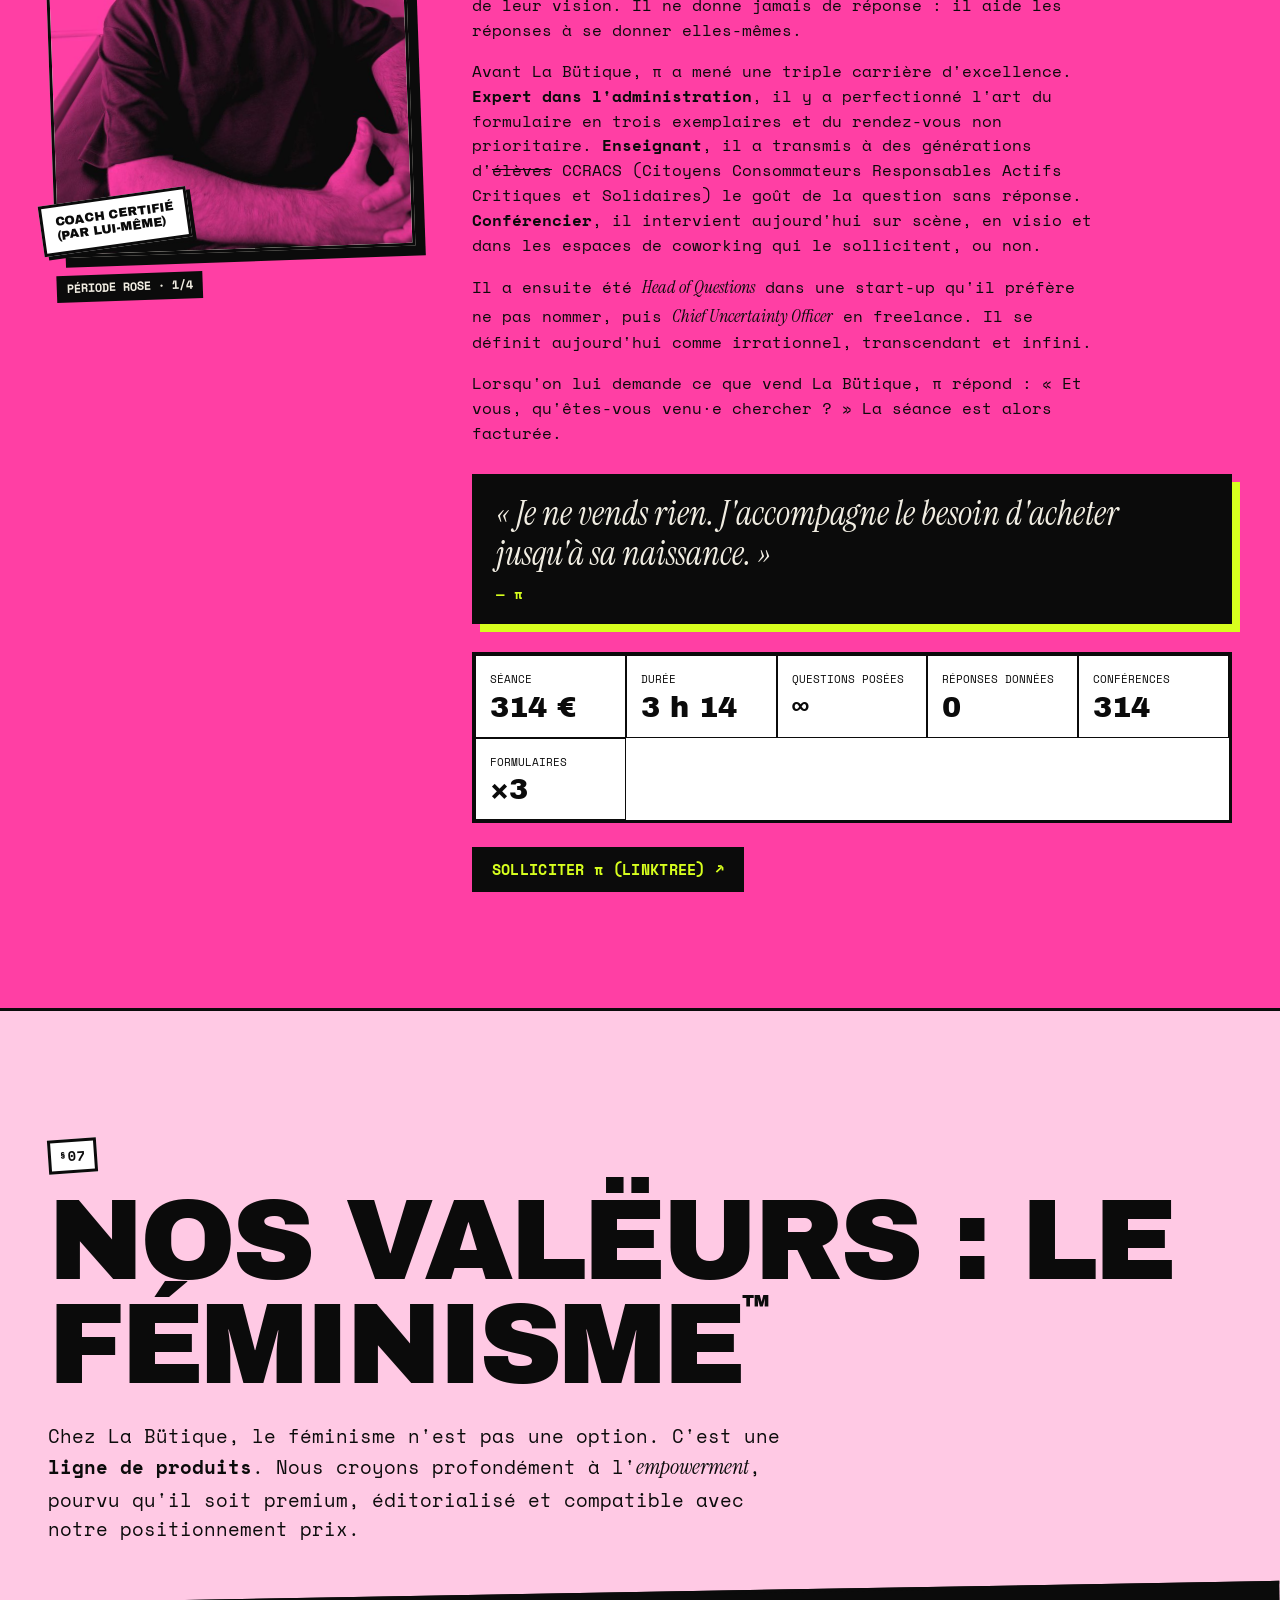
==== commit bb0ba0b4: "Audit complet PC/mobile : corrections d'affichage - Cöncept : « ÉPHÉMÈRE-SÉDENTAIRE » était coupé (t" ====
--- a/index.html
+++ b/index.html
@@ -157,7 +157,7 @@
   <div class="pillars">
     <article class="pillar p-acid">
       <span class="pillar-num">01</span>
-      <h3>Éphémère&#8209;Sédentaire</h3>
+      <h3>Éphémère-<wbr>Sédentaire</h3>
       <p>Nous sommes un pop-up permanent. Nous ouvrons pour une durée limitée, illimitée. Le bail est signé pour neuf ans, mais l'intention, elle, se renouvelle chaque matin. C'est ce que nous appelons le <em>long-term ephemeral</em> : un éphémère intemporel.</p>
       <p class="pillar-foot">Bail 3-6-9 · Mood 24 h</p>
     </article>
--- a/assets/style.css
+++ b/assets/style.css
@@ -220,7 +220,7 @@
 .p-pink { background: var(--pink); }
 .p-blue { background: var(--blue); color: #fff; }
 .pillar-num { font: 4rem/1 var(--f-display); -webkit-text-stroke: 2px currentColor; color: transparent; }
-.pillar h3 { font: 1.7rem/1 var(--f-display); margin: 8px 0 16px; text-transform: uppercase; }
+.pillar h3 { font: clamp(1.3rem, 2.2vw, 1.7rem)/1.05 var(--f-display); margin: 8px 0 16px; text-transform: uppercase; overflow-wrap: anywhere; }
 .pillar-foot { margin: 20px 0 0; padding-top: 12px; border-top: 2px dashed currentColor; font-weight: 700; text-transform: uppercase; font-size: .8rem; }
 
 /* ---------- Nots ---------- */
@@ -351,7 +351,7 @@
 .event-date small { display: block; font: 700 .75rem var(--f-mono); margin-top: 6px; }
 .event h3 { margin: 0 0 6px; font: 1.35rem/1.1 var(--f-display); text-transform: uppercase; }
 .event p { margin: 0; max-width: 60ch; }
-.event-side { display: flex; flex-direction: column; align-items: flex-end; gap: 10px; padding-right: 8px; }
+.event-side { display: flex; flex-direction: column; align-items: flex-end; gap: 10px; padding-right: 8px; max-width: 240px; text-align: right; }
 .event-price { font-weight: 700; }
 .status { font-size: .72rem; font-weight: 700; text-transform: uppercase; border: 2px solid var(--ink); padding: 2px 8px; transform: rotate(-3deg); }
 .status-full { background: var(--pink); }
@@ -400,6 +400,8 @@
 .piday-price small { display: block; margin-top: 8px; font: .74rem/1.45 var(--f-mono); }
 .piday-side .btn { width: 100%; }
 @media (max-width: 900px) {
+  .event { grid-template-columns: 170px minmax(0, 1fr); }
+  .event-side { grid-column: 2; flex-direction: row; flex-wrap: wrap; align-items: center; justify-content: flex-start; max-width: none; text-align: left; padding-right: 0; }
   .piday-body { grid-template-columns: minmax(0, 1fr); }
   .piday-agenda { border-right: none; border-bottom: var(--line); }
 }
@@ -722,7 +724,7 @@
 .toast.show { transform: translate(-50%, 0); }
 
 /* ---------- Bütler™ (chatbot) ---------- */
-.nocase { text-transform: none; }
+.nocase { text-transform: none; display: inline !important; margin: 0 !important; }
 .sr-only { position: absolute; width: 1px; height: 1px; overflow: hidden; clip: rect(0 0 0 0); white-space: nowrap; }
 .bot { position: fixed; right: 20px; bottom: calc(var(--nf) + 8px); z-index: 70; display: flex; flex-direction: column; align-items: flex-end; gap: 12px; }
 .bot-fab {
@@ -1080,7 +1082,7 @@
   .event { grid-template-columns: 1fr; gap: 8px; padding: 22px 0; }
   .event-date { font-size: 1.6rem; padding-left: 0; }
   .event h3 { font-size: 1.15rem; }
-  .event-side { flex-direction: row; flex-wrap: wrap; align-items: center; gap: 10px 14px; padding: 6px 0 0; }
+  .event-side { grid-column: auto; flex-direction: row; flex-wrap: wrap; align-items: center; gap: 10px 14px; padding: 6px 0 0; max-width: none; text-align: left; }
   .event-side .btn { flex: 1 0 100%; min-height: 44px; }
 
   /* π-Day */
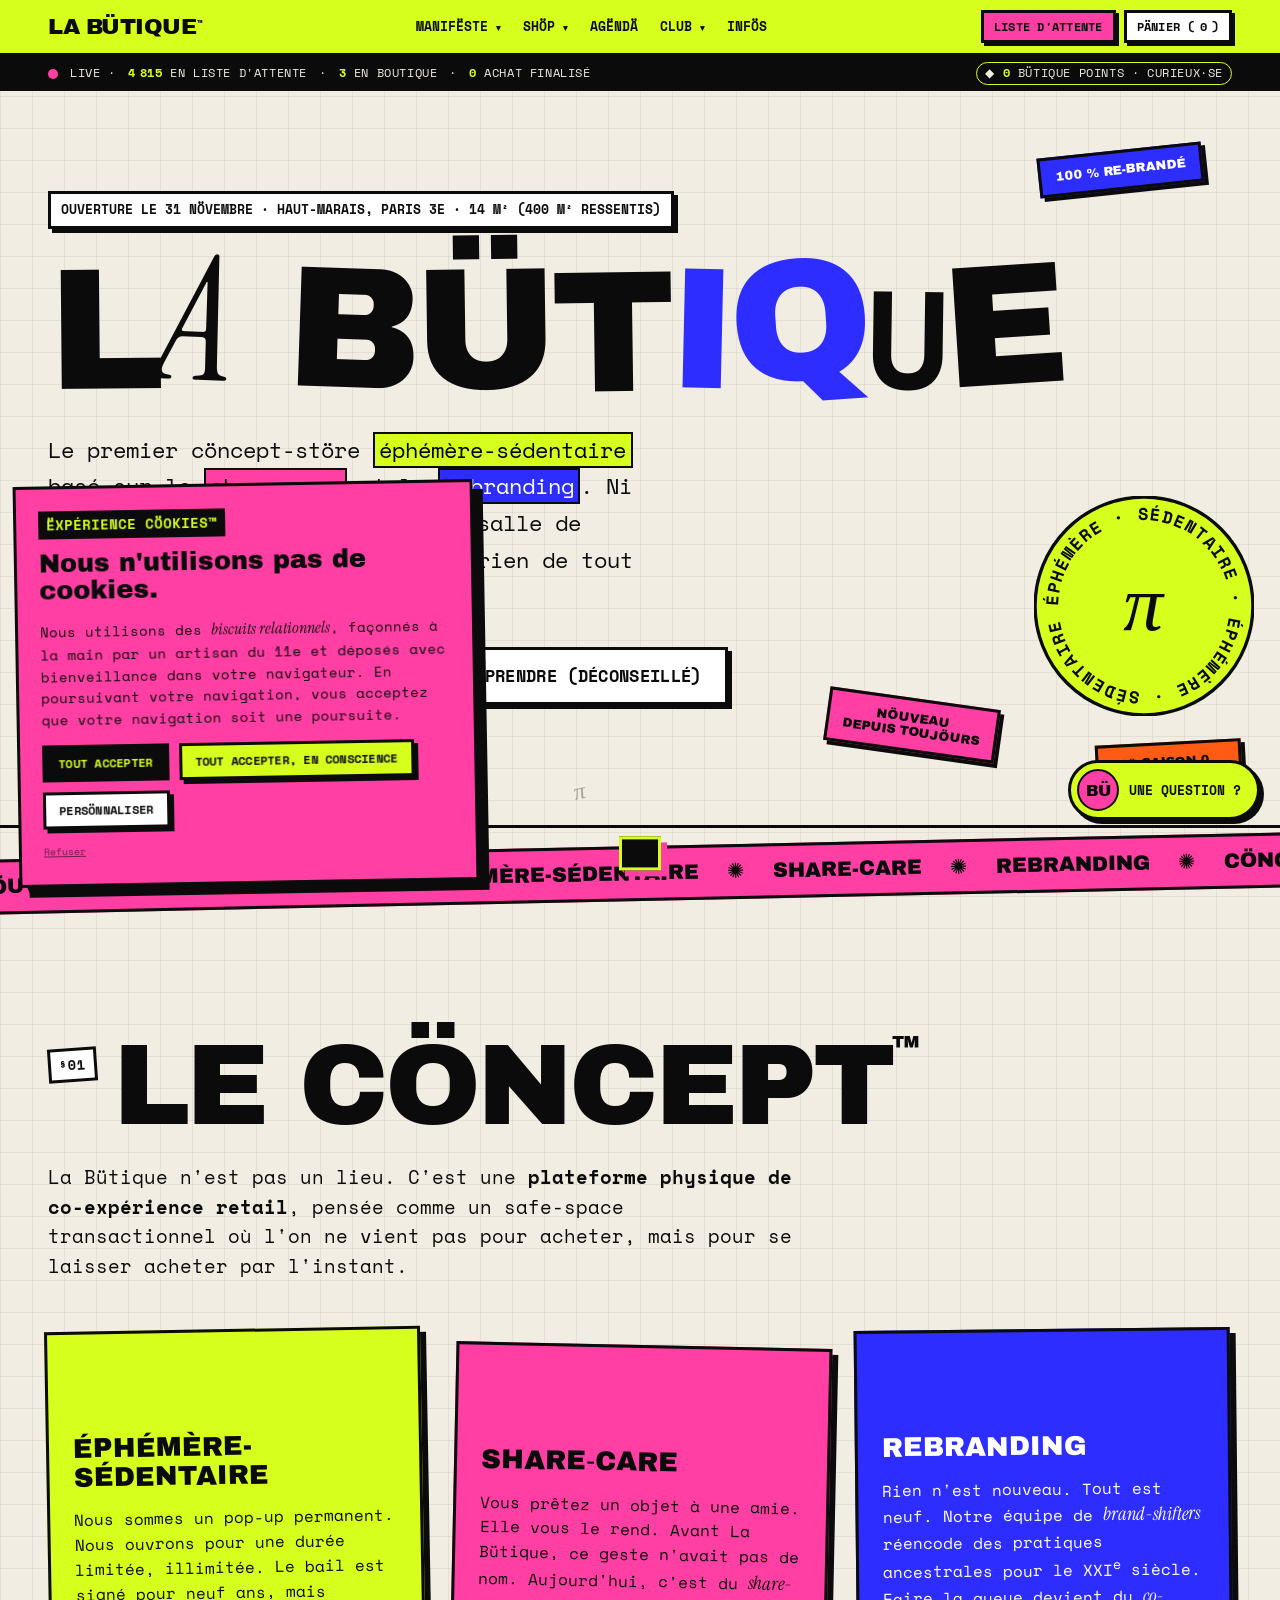
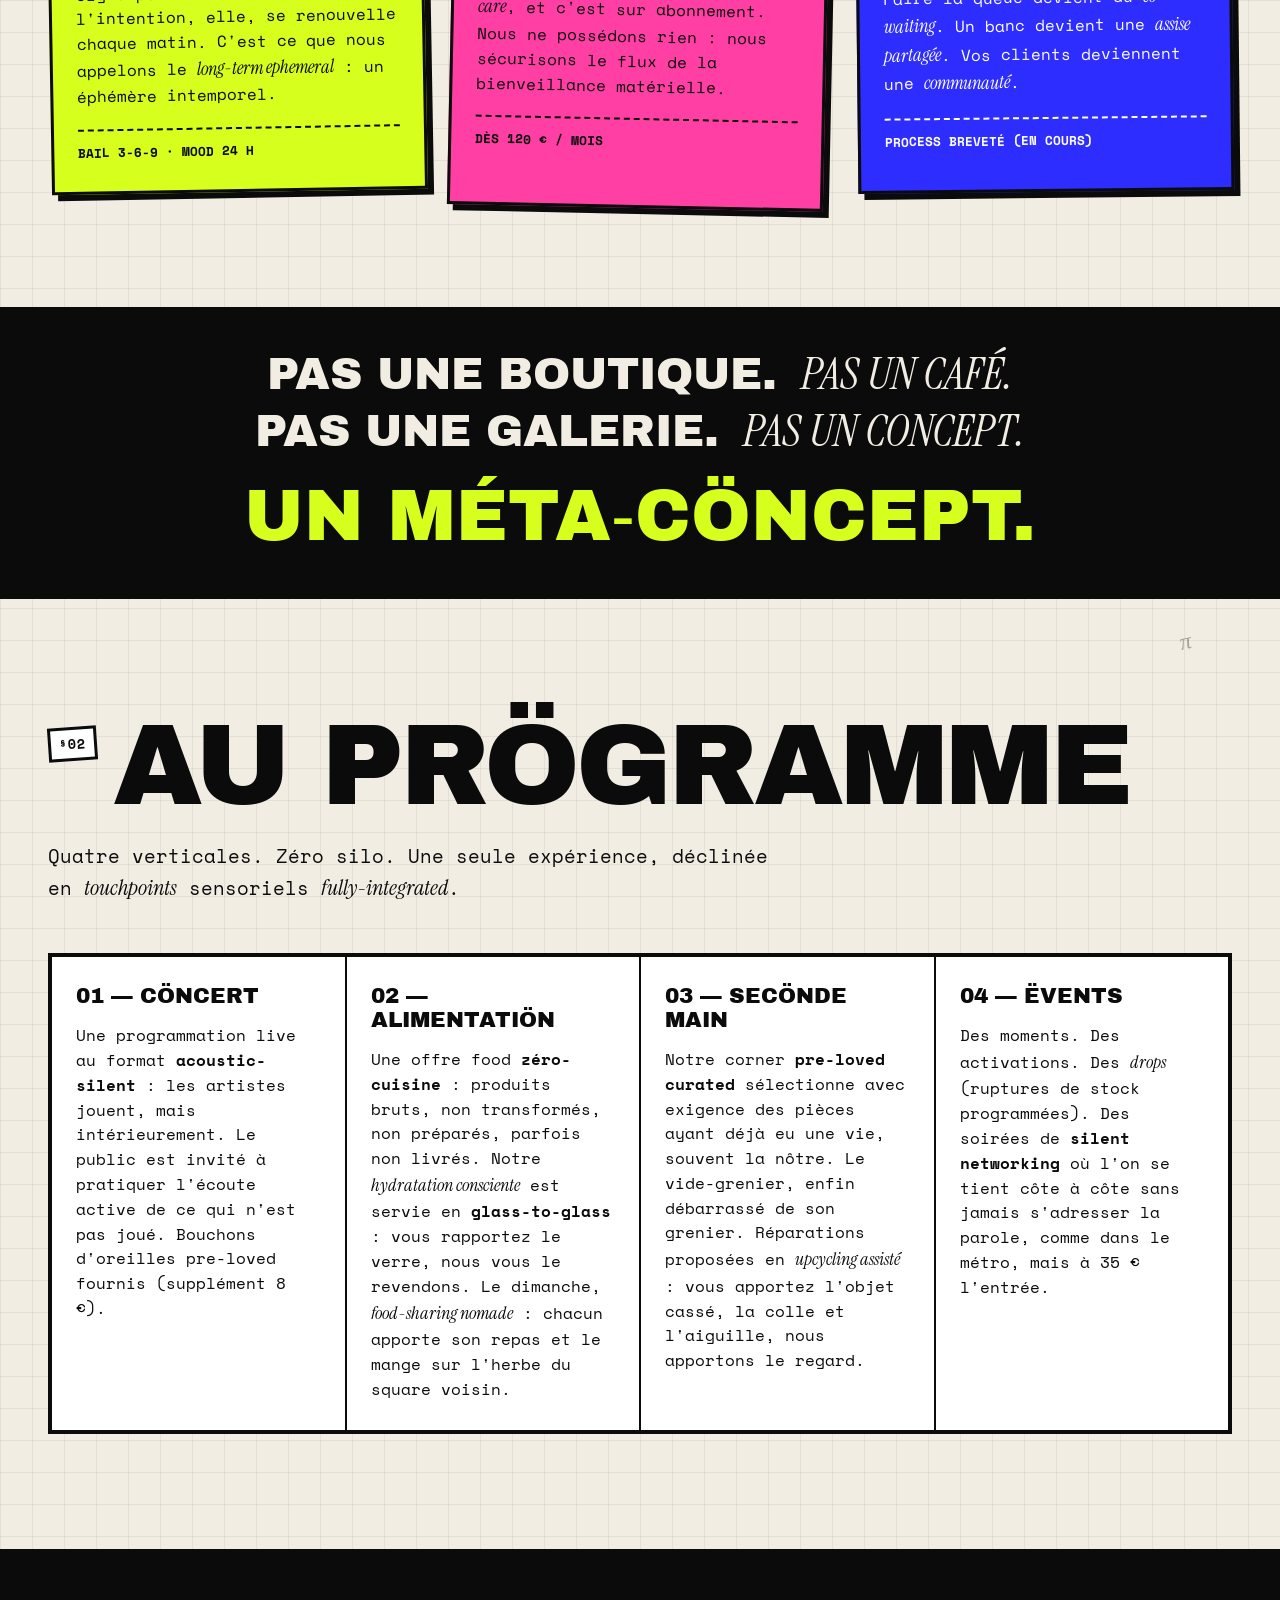
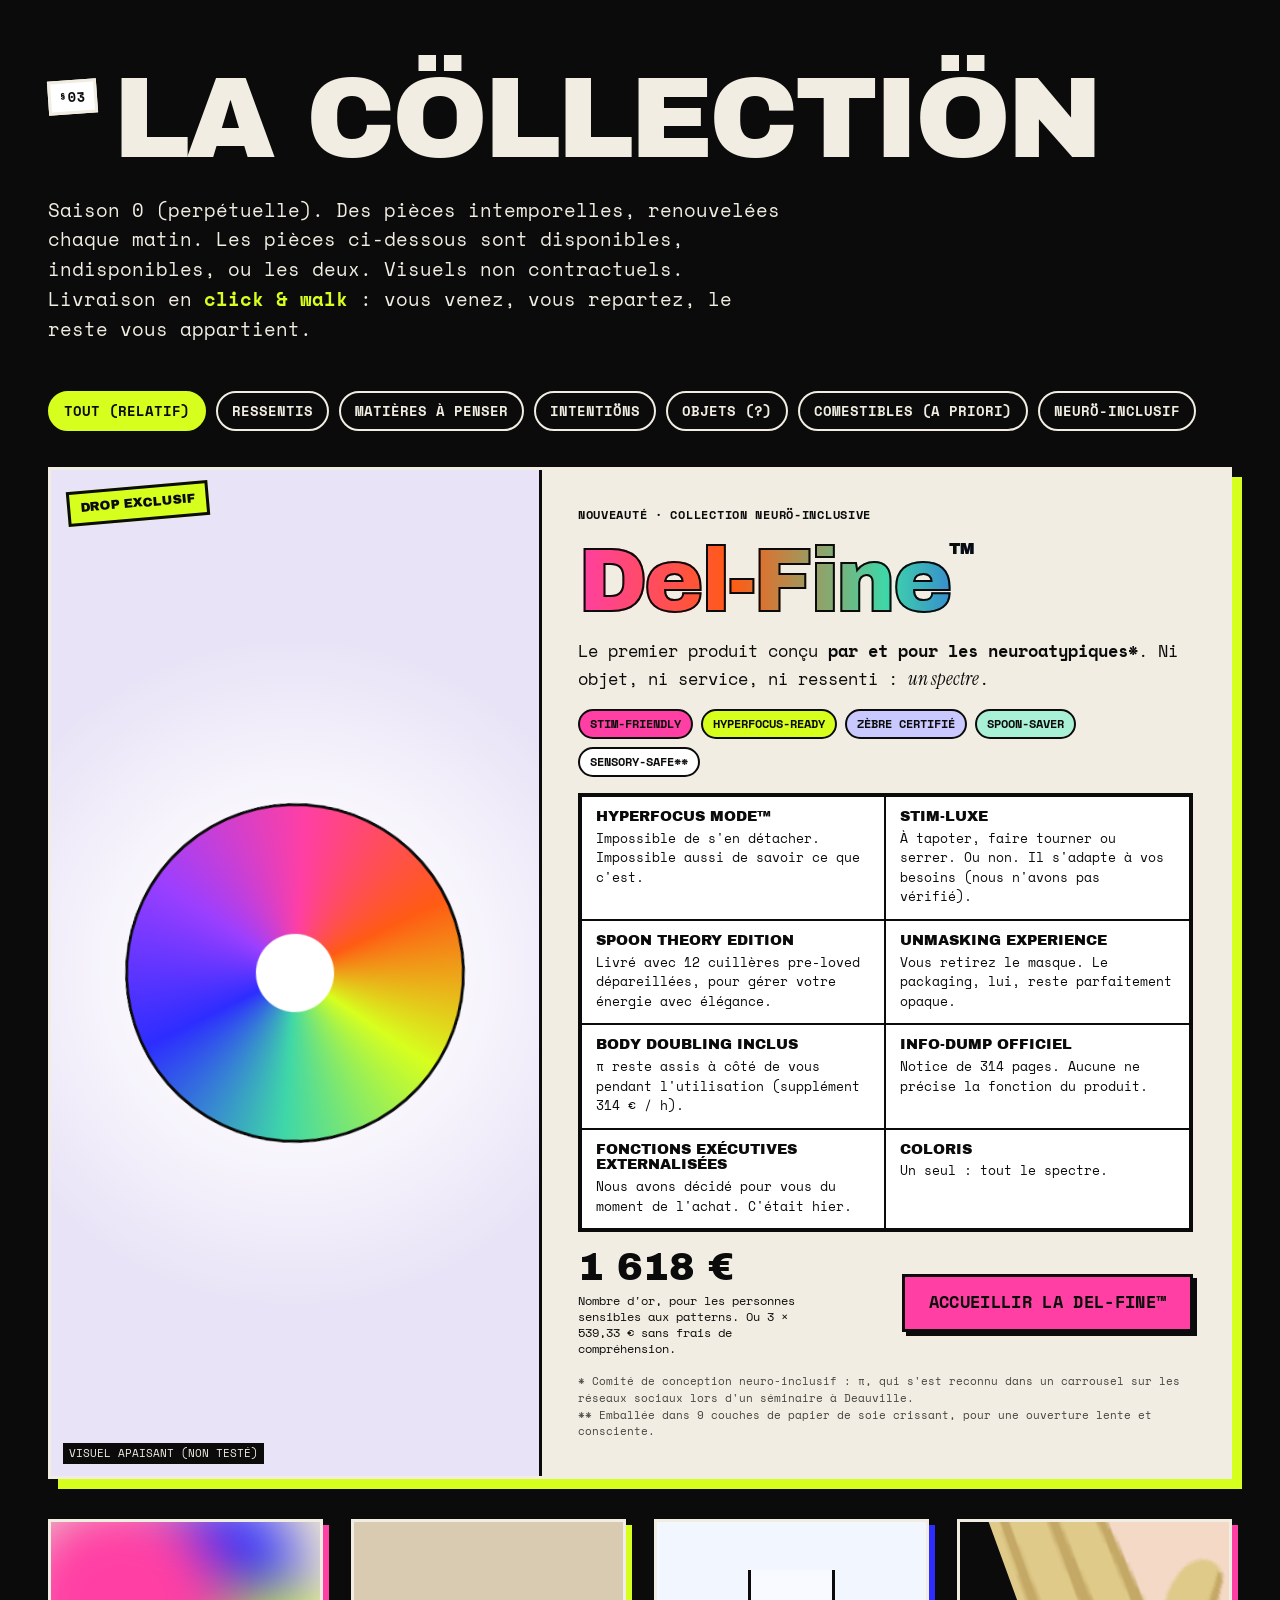
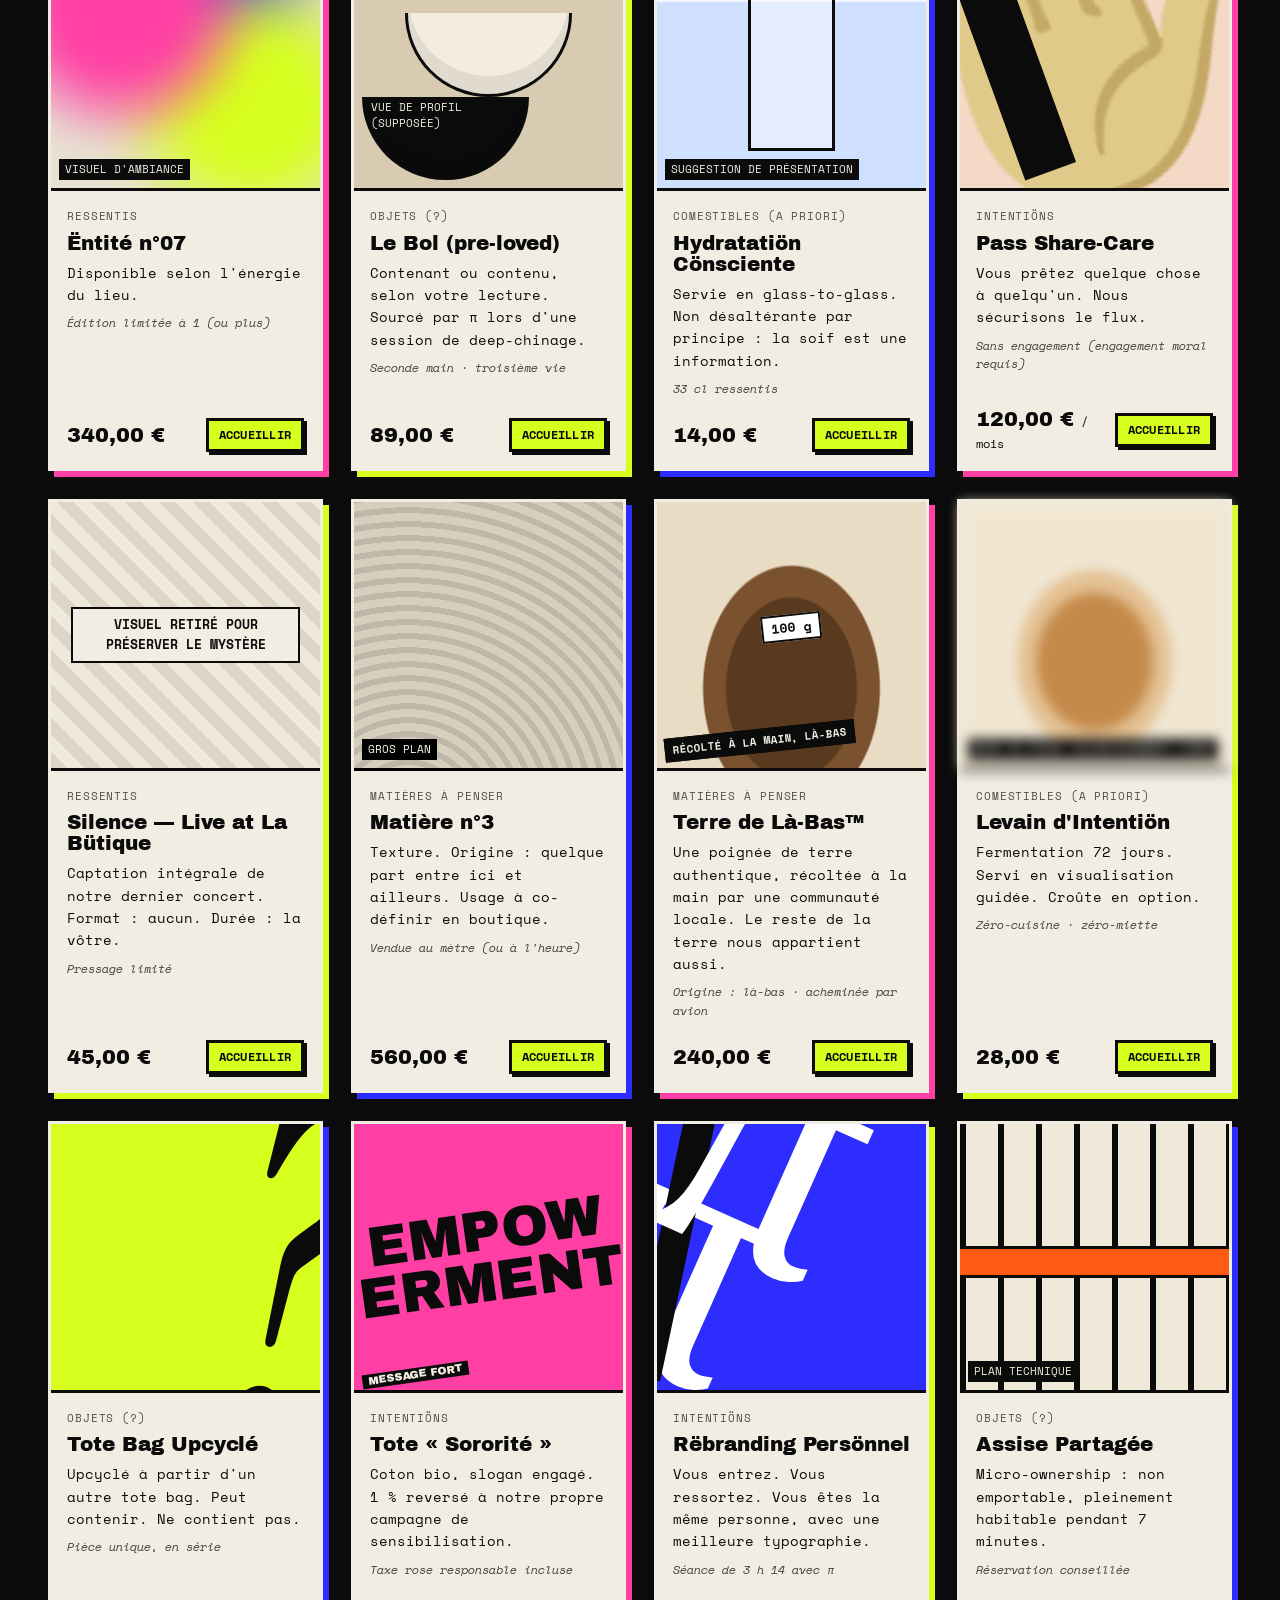
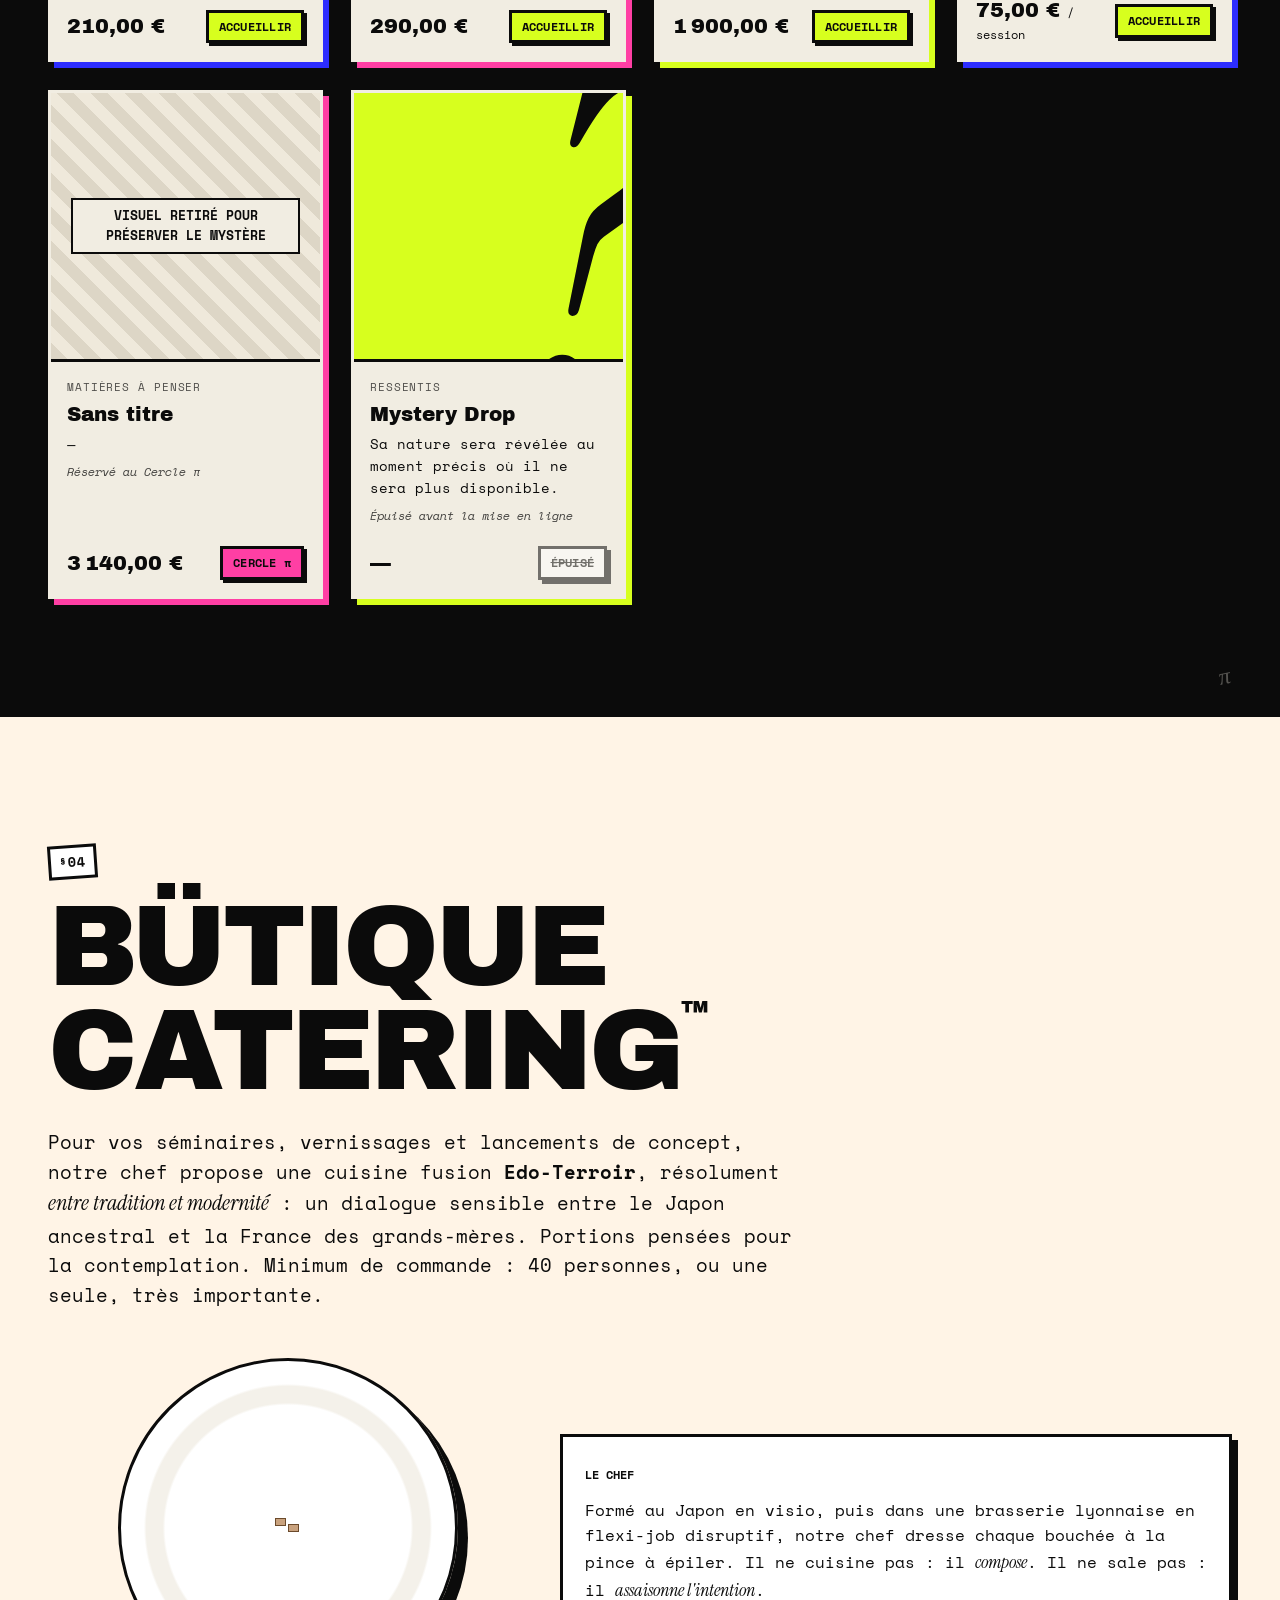
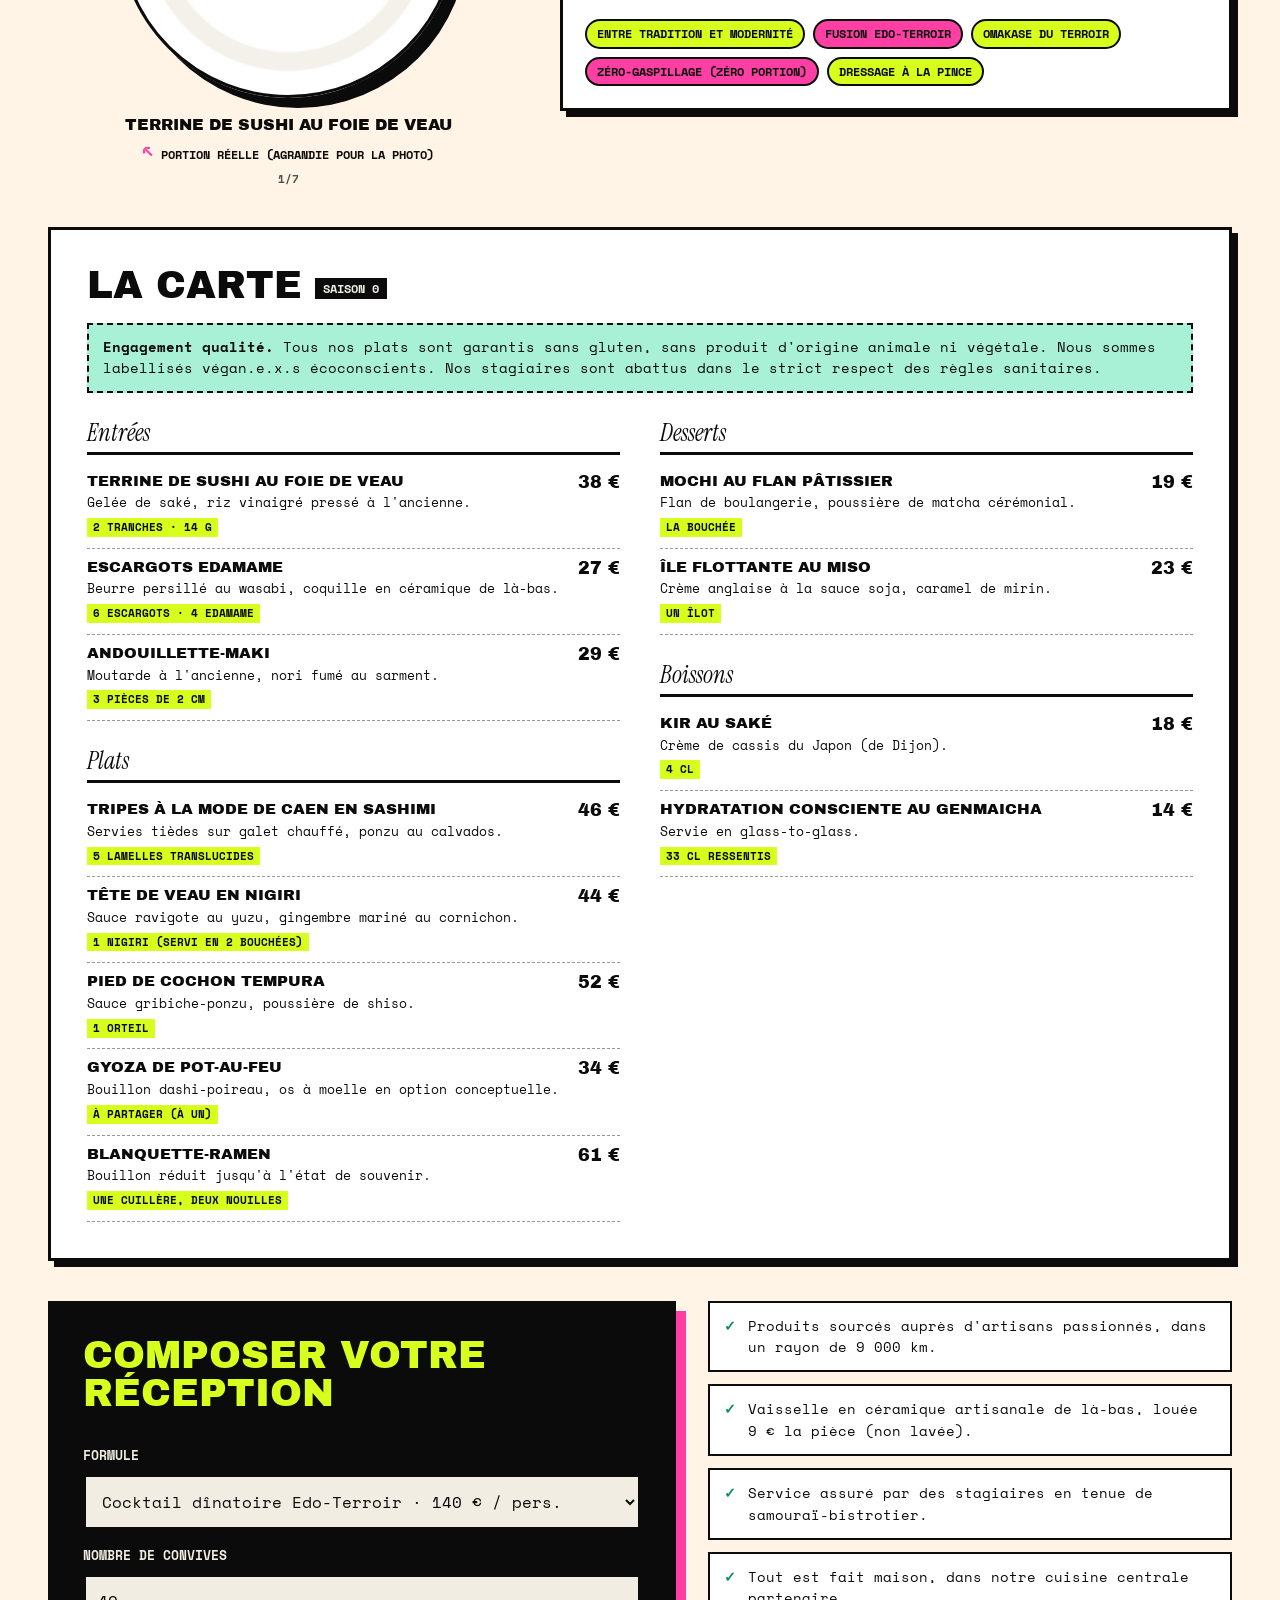
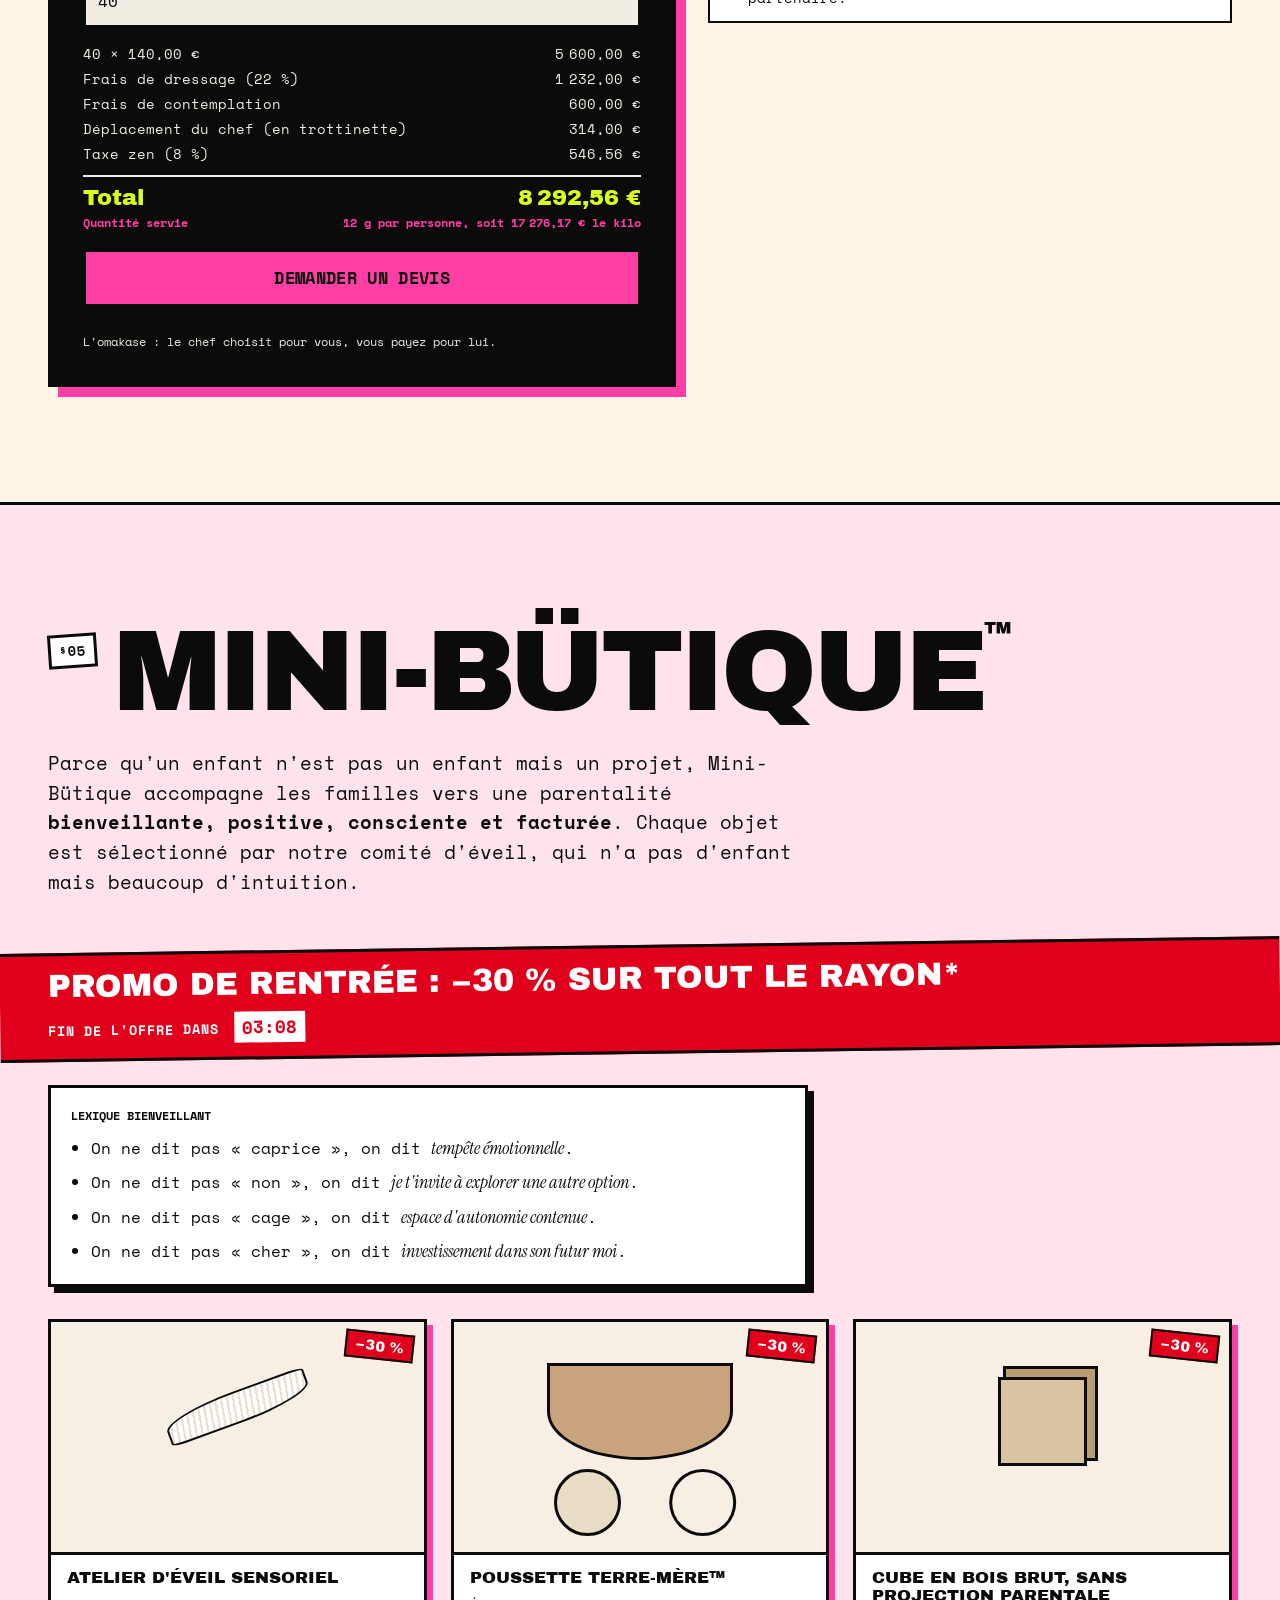
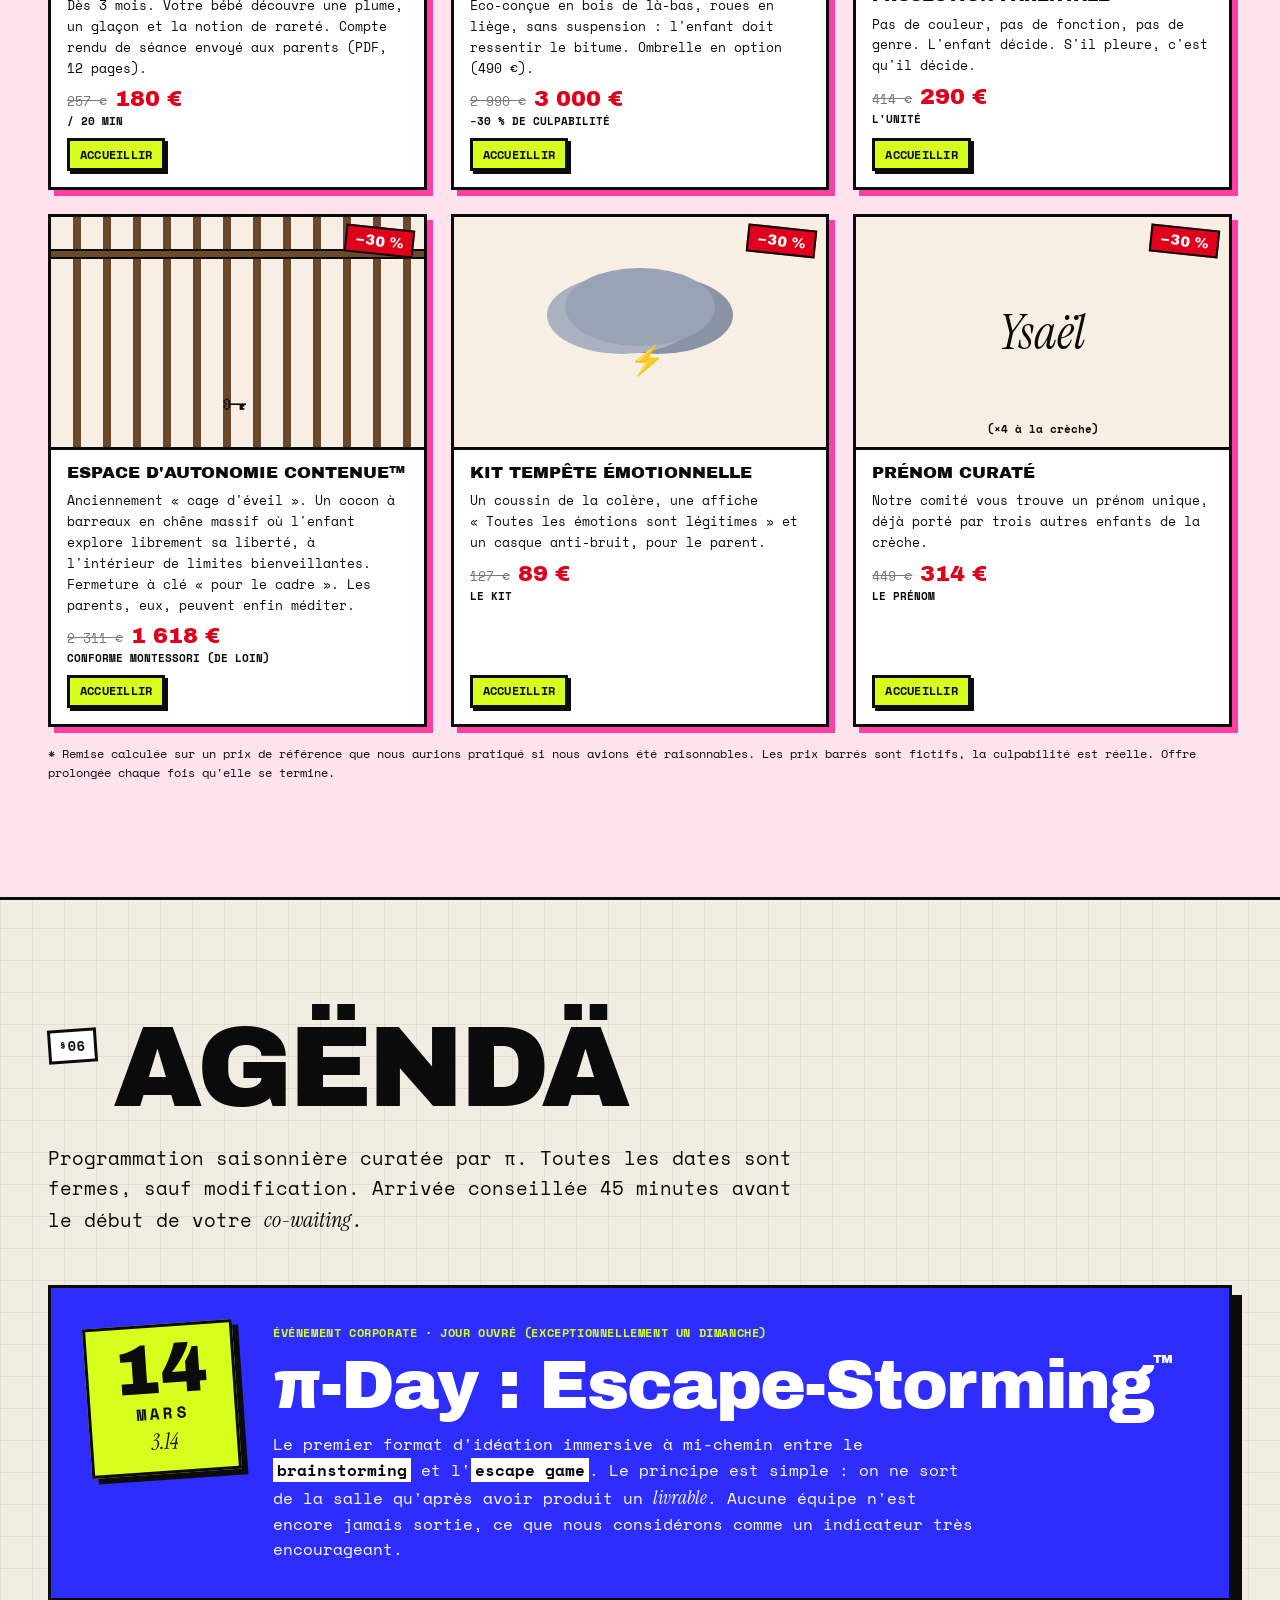
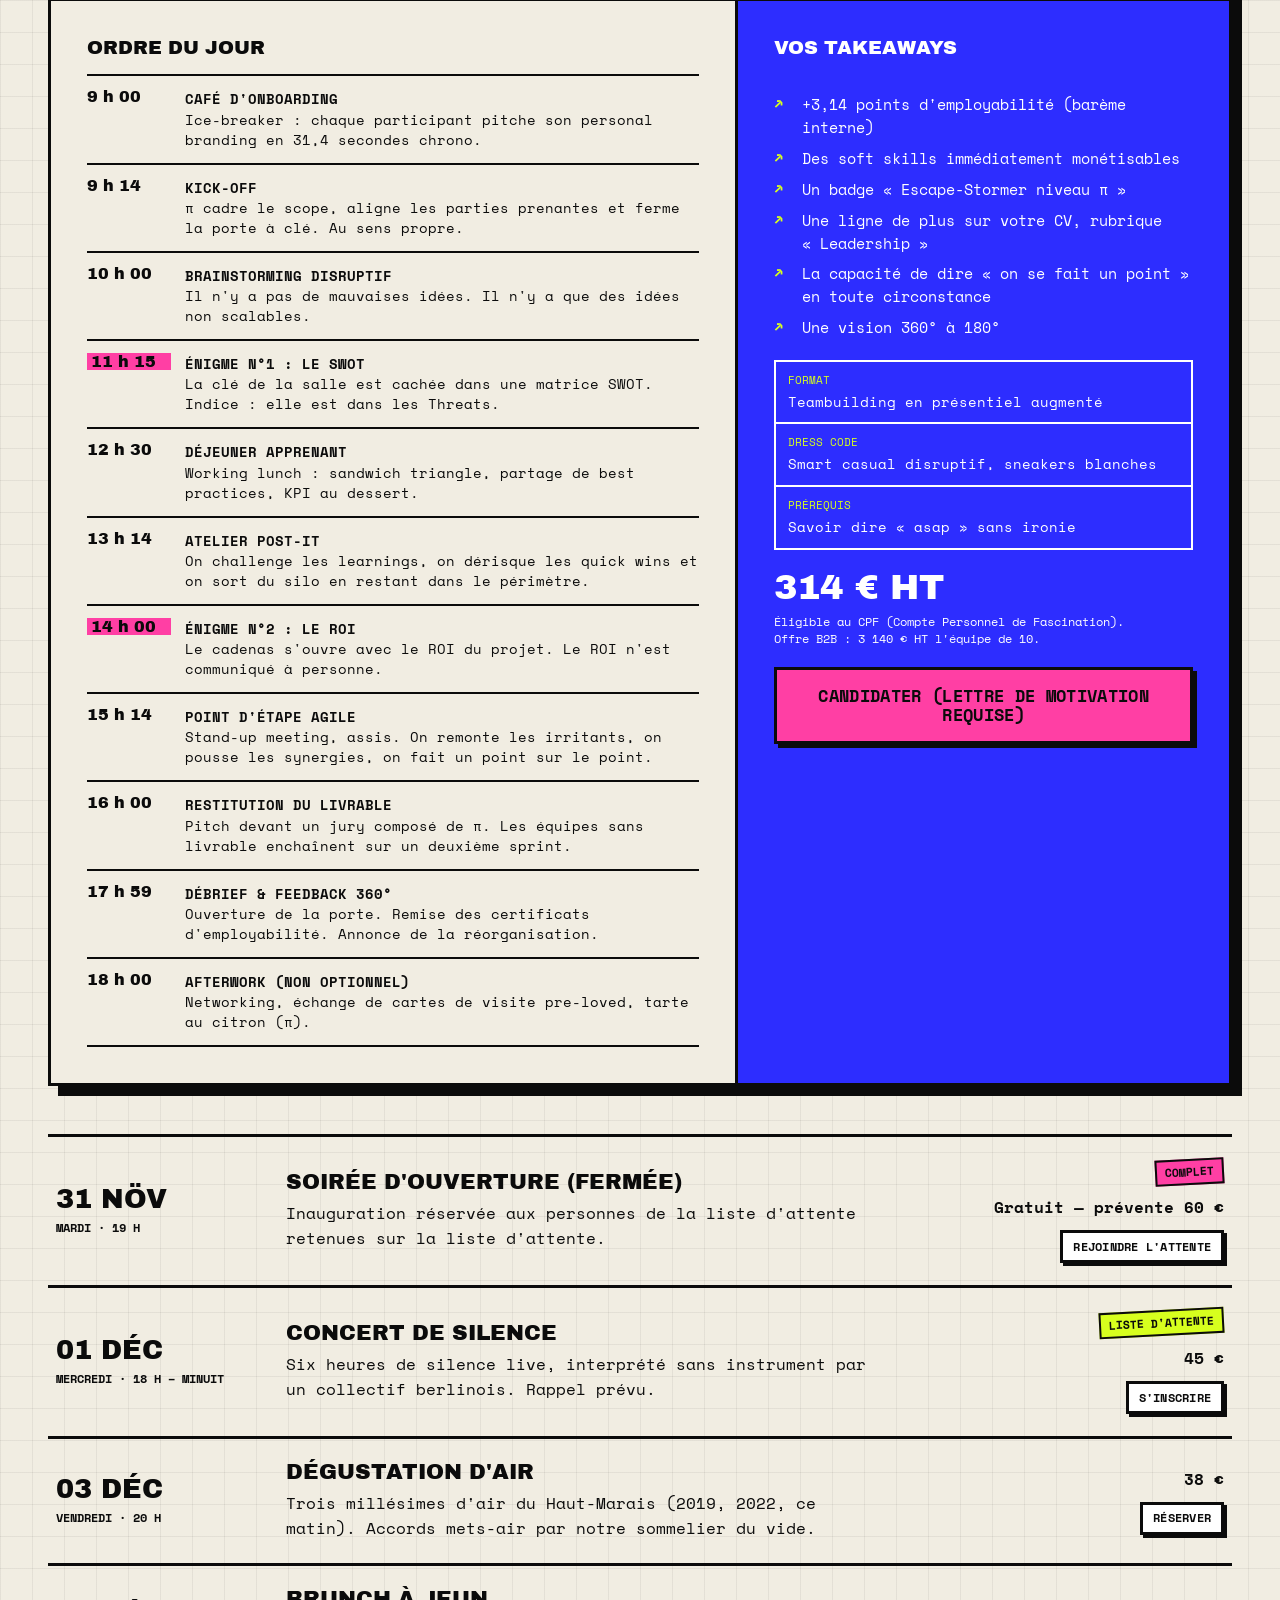
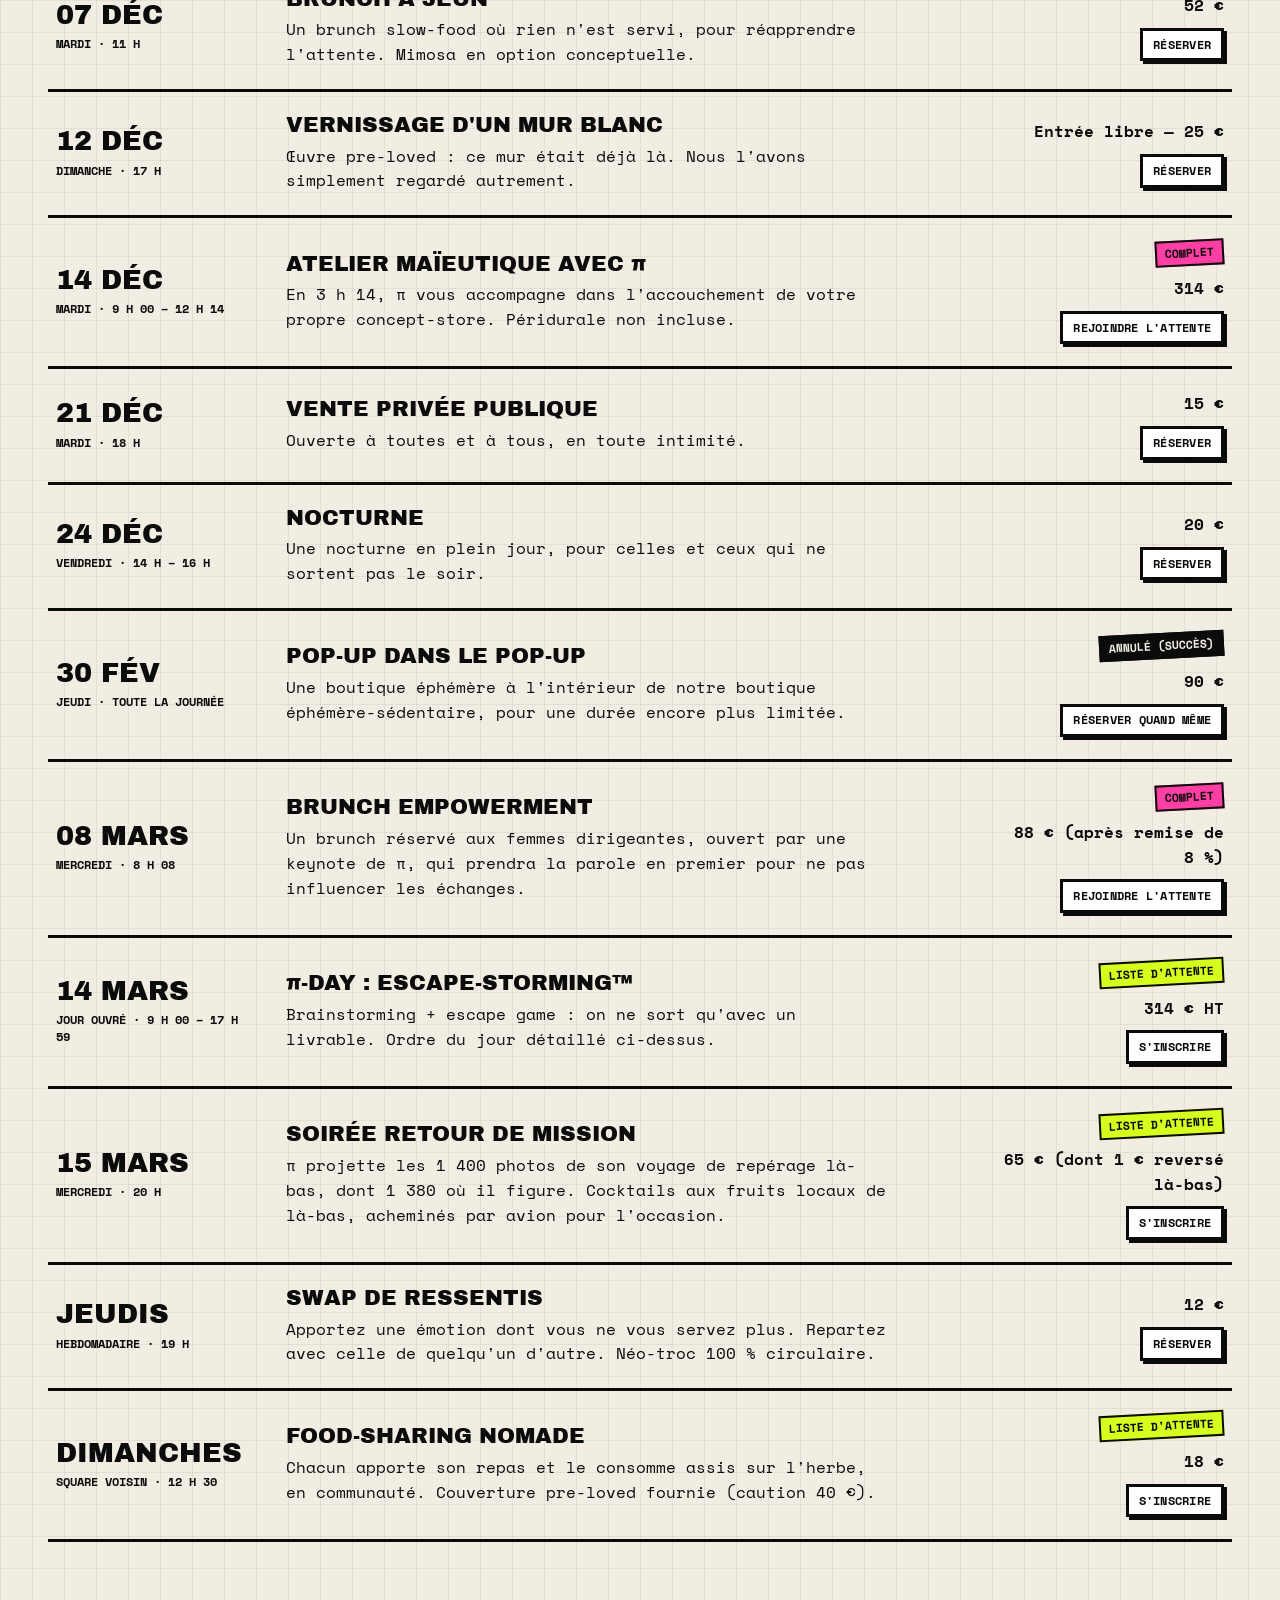
==== commit d9f4ece5: "Mini-Bütique, Bütique Living, assiette animée, navigation regroupée - §05 Mini-Bütique : parentalité" ====
--- a/index.html
+++ b/index.html
@@ -60,14 +60,34 @@
 <header class="topbar">
   <a class="logo" href="#top">LA&nbsp;BÜTIQUE<sup>™</sup></a>
   <nav class="nav" aria-label="Navigation principale">
-    <a href="#concept">Cöncept</a>
-    <a href="#programme">Prögramme</a>
-    <a href="#shop">Shöp</a>
+    <div class="nav-group">
+      <button class="nav-top" type="button" aria-expanded="false">Manifëste <span aria-hidden="true">▾</span></button>
+      <div class="nav-drop">
+        <a href="#concept">Le Cöncept</a>
+        <a href="#programme">Au Prögramme</a>
+        <a href="#pi">Le Föndateur π</a>
+        <a href="#valeurs">Nos Valëurs</a>
+        <a href="#impact">Impäct Pösitif</a>
+      </div>
+    </div>
+    <div class="nav-group">
+      <button class="nav-top" type="button" aria-expanded="false">Shöp <span aria-hidden="true">▾</span></button>
+      <div class="nav-drop">
+        <a href="#shop">La Cöllectiön</a>
+        <a href="#catering">Catering Edo-Terroir</a>
+        <a href="#mini">Mini-Bütique</a>
+        <a href="#living">Bütique Living™</a>
+      </div>
+    </div>
     <a href="#agenda">Agëndä</a>
-    <a href="#pi">π</a>
-    <a href="#valeurs">Valëurs</a>
-    <a href="#impact">Impäct</a>
-    <a href="#club">Club</a>
+    <div class="nav-group">
+      <button class="nav-top" type="button" aria-expanded="false">Club <span aria-hidden="true">▾</span></button>
+      <div class="nav-drop">
+        <a href="#club">La Bütique Army</a>
+        <a href="#ecosysteme">Écosystème π</a>
+        <a href="#meditation">Pleine Cönscience</a>
+      </div>
+    </div>
     <a href="#infos">Infös</a>
   </nav>
   <div class="topbar-actions">
@@ -83,18 +103,25 @@
     <button class="menu-close" id="menu-close" aria-label="Fermer le menu">✕</button>
   </div>
   <div class="menu-links">
+    <p class="menu-group">Manifëste</p>
     <a href="#concept">Cöncept <span>§01</span></a>
     <a href="#programme">Prögramme <span>§02</span></a>
-    <a href="#shop">Shöp <span>§03</span></a>
+    <a href="#pi">π <span>§07</span></a>
+    <a href="#valeurs">Valëurs <span>§08</span></a>
+    <a href="#impact">Impäct <span>§09</span></a>
+    <p class="menu-group">Shöp</p>
+    <a href="#shop">Cöllectiön <span>§03</span></a>
     <a href="#catering">Catering <span>§04</span></a>
-    <a href="#agenda">Agëndä <span>§05</span></a>
-    <a href="#pi">π <span>§06</span></a>
-    <a href="#valeurs">Valëurs <span>§07</span></a>
-    <a href="#impact">Impäct <span>§08</span></a>
-    <a href="#club">Club <span>§09</span></a>
-    <a href="#ecosysteme">Écosystème <span>§10</span></a>
-    <a href="#meditation">Méditation <span>§11</span></a>
-    <a href="#infos">Infös <span>§14</span></a>
+    <a href="#mini">Mini-Bütique <span>§05</span></a>
+    <a href="#living">Living <span>§10</span></a>
+    <p class="menu-group">Expérience</p>
+    <a href="#agenda">Agëndä <span>§06</span></a>
+    <a href="#club">Club <span>§11</span></a>
+    <a href="#ecosysteme">Écosystème <span>§12</span></a>
+    <a href="#meditation">Méditation <span>§13</span></a>
+    <p class="menu-group">Pratique</p>
+    <a href="#attente">Liste d'attente <span>§15</span></a>
+    <a href="#infos">Infös <span>§16</span></a>
   </div>
   <a class="btn btn-pink btn-lg" href="#attente">Rejoindre la liste d'attente →</a>
   <a class="btn btn-lg menu-contact" href="https://linktr.ee/peter7nance" target="_blank" rel="noopener">Joindre π (Linktree) ↗</a>
@@ -142,7 +169,7 @@
 
 <div class="marquee" aria-hidden="true">
   <div class="marquee-track" id="marquee">
-    <span>ÖUVERTURE LE 31 NÖVEMBRE</span><span>✺</span><span>ÉPHÉMÈRE-SÉDENTAIRE</span><span>✺</span><span>SHARE-CARE</span><span>✺</span><span>REBRANDING</span><span>✺</span><span>CÖNCERT</span><span>✺</span><span>ALIMENTATIÖN</span><span>✺</span><span>SECÖNDE MAIN</span><span>✺</span><span>ËVENTS</span><span>✺</span><span>FÉMINISME™ (PREMIUM)</span><span>✺</span><span>DEL-FINE™ : DISPONIBLE SUR TOUT LE SPECTRE</span><span>✺</span><span>IMPACT POSITIF (LÀ-BAS)</span><span>✺</span><span>π-DAY : ESCAPE-STORMING™ LE 14 MARS</span><span>✺</span><span>LISTE D'ATTENTE OUVERTE (COMPLÈTE)</span><span>✺</span>
+    <span>ÖUVERTURE LE 31 NÖVEMBRE</span><span>✺</span><span>ÉPHÉMÈRE-SÉDENTAIRE</span><span>✺</span><span>SHARE-CARE</span><span>✺</span><span>REBRANDING</span><span>✺</span><span>CÖNCERT</span><span>✺</span><span>ALIMENTATIÖN</span><span>✺</span><span>SECÖNDE MAIN</span><span>✺</span><span>ËVENTS</span><span>✺</span><span>FÉMINISME™ (PREMIUM)</span><span>✺</span><span>DEL-FINE™ : DISPONIBLE SUR TOUT LE SPECTRE</span><span>✺</span><span>IMPACT POSITIF (LÀ-BAS)</span><span>✺</span><span>π-DAY : ESCAPE-STORMING™ LE 14 MARS</span><span>✺</span><span>CATERING EDO-TERROIR</span><span>✺</span><span>MINI-BÜTIQUE : −30 % DE CULPABILITÉ</span><span>✺</span><span>BÜTIQUE LIVING™ : 9 M² SOUS VERRIÈRE</span><span>✺</span><span>BÜCOIN ₿ü ▲</span><span>✺</span><span>LA BÜTIQUE ARMY</span><span>✺</span><span>CO-WAITING™</span><span>✺</span><span>LISTE D'ATTENTE OUVERTE (COMPLÈTE)</span><span>✺</span>
   </div>
 </div>
 
@@ -267,19 +294,28 @@
   <p class="lead">Pour vos séminaires, vernissages et lancements de concept, notre chef propose une cuisine fusion <strong>Edo-Terroir</strong>, résolument <em>entre tradition et modernité</em> : un dialogue sensible entre le Japon ancestral et la France des grands-mères. Portions pensées pour la contemplation. Minimum de commande : 40 personnes, ou une seule, très importante.</p>
 
   <div class="cat-top">
-    <figure class="cat-plate" aria-hidden="true">
-      <div class="plate"><span class="bite"></span></div>
-      <figcaption><span class="arrow">↖</span> Portion réelle (agrandie pour la photo)</figcaption>
+    <figure class="cat-plate">
+      <div class="plate" role="img" aria-label="Défilé des plats du chef dans l'assiette">
+        <div class="dish d-terrine active" data-name="Terrine de sushi au foie de veau" data-cap="Portion réelle (agrandie pour la photo)"><i></i><i></i></div>
+        <div class="dish d-tripes" data-name="Tripes à la mode de Caen en sashimi" data-cap="Cinq lamelles translucides, en éventail émotionnel"><i></i><i></i><i></i><i></i><i></i></div>
+        <div class="dish d-pied" data-name="Pied de cochon tempura" data-cap="Portion généreuse : le pied dépasse, c'est voulu"><i></i></div>
+        <div class="dish d-ramen" data-name="Blanquette-ramen" data-cap="Un trait de bouillon. Le reste est suggéré."><i></i></div>
+        <div class="dish d-gyoza" data-name="Gyoza de pot-au-feu" data-cap="Gyoza XXL, à partager (à un)"><i></i></div>
+        <div class="dish d-ile" data-name="Île flottante au miso" data-cap="Un îlot. La mer est incluse."><i></i></div>
+        <div class="dish d-omakase" data-name="Omakase du terroir" data-cap="Le chef a choisi de ne rien servir. 314 €."></div>
+      </div>
+      <figcaption><strong id="plate-name">Terrine de sushi au foie de veau</strong><span><span class="arrow">↖</span> <span id="plate-cap">Portion réelle (agrandie pour la photo)</span></span><small id="plate-num">1/7</small></figcaption>
     </figure>
     <div class="cat-chef">
       <p class="contact-kicker">Le chef</p>
-      <p>Formé au Japon en visio, puis dans une brasserie lyonnaise en rêve, notre chef dresse chaque bouchée à la pince à épiler. Il ne cuisine pas : il <em>compose</em>. Il ne sale pas : il <em>assaisonne l'intention</em>.</p>
+      <p>Formé au Japon en visio, puis dans une brasserie lyonnaise en flexi-job disruptif, notre chef dresse chaque bouchée à la pince à épiler. Il ne cuisine pas : il <em>compose</em>. Il ne sale pas : il <em>assaisonne l'intention</em>.</p>
       <ul class="cat-tags"><li>Entre tradition et modernité</li><li>Fusion Edo-Terroir</li><li>Omakase du terroir</li><li>Zéro-gaspillage (zéro portion)</li><li>Dressage à la pince</li></ul>
     </div>
   </div>
 
   <div class="cat-menu">
     <h3 class="cat-title">La carte <small>Saison 0</small></h3>
+    <p class="cat-label"><strong>Engagement qualité.</strong> Tous nos plats sont garantis sans gluten, sans produit d'origine animale ni végétale. Nous sommes labellisés végan.e.x.s écoconscients. Nos stagiaires sont abattus dans le strict respect des règles sanitaires.</p>
       <div class="cat-group">
         <h4>Entrées</h4>
         <ul>
@@ -342,11 +378,82 @@
   </div>
 </section>
 
+<!-- ===== Mini-Bütique ===== -->
+<section class="section section-mini" id="mini">
+  <header class="section-head">
+    <span class="section-num">§05</span>
+    <h2 class="h2">Mini-Bütique<sup>™</sup></h2>
+  </header>
+  <p class="lead">Parce qu'un enfant n'est pas un enfant mais un projet, Mini-Bütique accompagne les familles vers une parentalité <strong>bienveillante, positive, consciente et facturée</strong>. Chaque objet est sélectionné par notre comité d'éveil, qui n'a pas d'enfant mais beaucoup d'intuition.</p>
+
+  <div class="mini-promo-band" role="status">
+    <span class="mpb-big">PROMO DE RENTRÉE : −30 % SUR TOUT LE RAYON*</span>
+    <span class="mpb-timer">Fin de l'offre dans <b id="mini-timer">03:14</b></span>
+  </div>
+
+  <div class="mini-lex">
+    <p class="contact-kicker">Lexique bienveillant</p>
+    <ul>
+      <li>On ne dit pas « caprice », on dit <em>tempête émotionnelle</em>.</li>
+      <li>On ne dit pas « non », on dit <em>je t'invite à explorer une autre option</em>.</li>
+      <li>On ne dit pas « cage », on dit <em>espace d'autonomie contenue</em>.</li>
+      <li>On ne dit pas « cher », on dit <em>investissement dans son futur moi</em>.</li>
+    </ul>
+  </div>
+
+  <p class="gw-swipe" aria-hidden="true">← Faites défiler la bienveillance →</p>
+  <div class="mini-grid">
+    <article class="mini-card">
+      <div class="mini-vis mv-feather" aria-hidden="true"><span class="mini-promo">−30 %</span></div>
+      <h3>Atelier d'éveil sensoriel</h3>
+      <p>Dès 3 mois. Votre bébé découvre une plume, un glaçon et la notion de rareté. Compte rendu de séance envoyé aux parents (PDF, 12 pages).</p>
+      <p class="mini-price"><s>257 €</s> <b>180 €</b> <small>/ 20 min</small></p>
+      <button class="btn btn-sm btn-acid" type="button" data-add="mini-eveil">Accueillir</button>
+    </article>
+    <article class="mini-card">
+      <div class="mini-vis mv-pram" aria-hidden="true"><span class="mini-promo">−30 %</span></div>
+      <h3>Poussette Terre-Mère™</h3>
+      <p>Éco-conçue en bois de là-bas, roues en liège, sans suspension : l'enfant doit ressentir le bitume. Ombrelle en option (490 €).</p>
+      <p class="mini-price"><s>2 990 €</s> <b>3 000 €</b> <small>−30 % de culpabilité</small></p>
+      <button class="btn btn-sm btn-acid" type="button" data-add="mini-poussette">Accueillir</button>
+    </article>
+    <article class="mini-card">
+      <div class="mini-vis mv-cube" aria-hidden="true"><span class="mini-promo">−30 %</span></div>
+      <h3>Cube en bois brut, sans projection parentale</h3>
+      <p>Pas de couleur, pas de fonction, pas de genre. L'enfant décide. S'il pleure, c'est qu'il décide.</p>
+      <p class="mini-price"><s>414 €</s> <b>290 €</b> <small>l'unité</small></p>
+      <button class="btn btn-sm btn-acid" type="button" data-add="mini-cube">Accueillir</button>
+    </article>
+    <article class="mini-card">
+      <div class="mini-vis mv-cage" aria-hidden="true"><span class="mini-promo">−30 %</span></div>
+      <h3>Espace d'autonomie contenue™</h3>
+      <p>Anciennement « cage d'éveil ». Un cocon à barreaux en chêne massif où l'enfant explore librement sa liberté, à l'intérieur de limites bienveillantes. Fermeture à clé « pour le cadre ». Les parents, eux, peuvent enfin méditer.</p>
+      <p class="mini-price"><s>2 311 €</s> <b>1 618 €</b> <small>conforme Montessori (de loin)</small></p>
+      <button class="btn btn-sm btn-acid" type="button" data-add="mini-cage">Accueillir</button>
+    </article>
+    <article class="mini-card">
+      <div class="mini-vis mv-storm" aria-hidden="true"><span class="mini-promo">−30 %</span></div>
+      <h3>Kit Tempête Émotionnelle</h3>
+      <p>Un coussin de la colère, une affiche « Toutes les émotions sont légitimes » et un casque anti-bruit, pour le parent.</p>
+      <p class="mini-price"><s>127 €</s> <b>89 €</b> <small>le kit</small></p>
+      <button class="btn btn-sm btn-acid" type="button" data-add="mini-tempete">Accueillir</button>
+    </article>
+    <article class="mini-card">
+      <div class="mini-vis mv-name" aria-hidden="true"><span class="mini-promo">−30 %</span></div>
+      <h3>Prénom curaté</h3>
+      <p>Notre comité vous trouve un prénom unique, déjà porté par trois autres enfants de la crèche.</p>
+      <p class="mini-price"><s>449 €</s> <b>314 €</b> <small>le prénom</small></p>
+      <button class="btn btn-sm btn-acid" type="button" data-add="mini-prenom">Accueillir</button>
+    </article>
+  </div>
+  <p class="fem-note">* Remise calculée sur un prix de référence que nous aurions pratiqué si nous avions été raisonnables. Les prix barrés sont fictifs, la culpabilité est réelle. Offre prolongée chaque fois qu'elle se termine.</p>
+</section>
+
 <!-- ===== Agenda ===== -->
 <section class="section" id="agenda">
   <button class="pi-hunt" type="button" data-pi="4" aria-label="π caché n°4" style="left: 2%; bottom: 12px;">π</button>
   <header class="section-head">
-    <span class="section-num">§05</span>
+    <span class="section-num">§06</span>
     <h2 class="h2">Agëndä</h2>
   </header>
   <p class="lead">Programmation saisonnière curatée par π. Toutes les dates sont fermes, sauf modification. Arrivée conseillée 45 minutes avant le début de votre <em>co-waiting</em>.</p>
@@ -406,7 +513,7 @@
 <!-- ===== Pi ===== -->
 <section class="section section-pink" id="pi">
   <header class="section-head">
-    <span class="section-num">§06</span>
+    <span class="section-num">§07</span>
     <h2 class="h2">Le Föndateur</h2>
   </header>
   <div class="pi">
@@ -446,7 +553,7 @@
 <section class="section section-rose" id="valeurs">
   <button class="pi-hunt" type="button" data-pi="5" aria-label="π caché n°5" style="right: 4%; top: 40%;">π</button>
   <header class="section-head">
-    <span class="section-num">§07</span>
+    <span class="section-num">§08</span>
     <h2 class="h2">Nos Valëurs : le Féminisme<sup>™</sup></h2>
   </header>
   <p class="lead">Chez La Bütique, le féminisme n'est pas une option. C'est une <strong>ligne de produits</strong>. Nous croyons profondément à l'<em>empowerment</em>, pourvu qu'il soit premium, éditorialisé et compatible avec notre positionnement prix.</p>
@@ -512,7 +619,7 @@
 <section class="section section-green" id="impact">
   <button class="pi-hunt" type="button" data-pi="6" aria-label="π caché n°6" style="left: 30%; bottom: 10px;">π</button>
   <header class="section-head">
-    <span class="section-num">§08</span>
+    <span class="section-num">§09</span>
     <h2 class="h2">Impäct Pösitif<sup>™</sup></h2>
   </header>
   <p class="lead">Parce que consommer conscient ne suffit plus, La Bütique a lancé <strong>Ö-Rigines™</strong>, son programme d'impact régénératif <em>là-bas</em>. Là-bas, c'est un pays magnifique, authentique et ensoleillé, que nous ne nommerons pas, par respect pour sa pudeur et pour notre référencement.</p>
@@ -587,10 +694,68 @@
   <p class="fem-note">Rapport d'impact disponible sur demande, sous réserve de sa rédaction.</p>
 </section>
 
+<!-- ===== Bütique Living ===== -->
+<section class="section section-living" id="living">
+  <header class="section-head">
+    <span class="section-num">§10</span>
+    <h2 class="h2">Bütique Living<sup>™</sup></h2>
+  </header>
+  <p class="lead">Habiter l'expérience. Dans une ancienne quincaillerie du quartier, dont nous avons gardé l'enseigne <em>pour l'authenticité</em>, Bütique Living propose des espaces de vie partagés à de jeunes actifs passionnés, créatifs et solvables. Un tiers-lieu en devenir, dans un quartier en pleine transition. Nous ne précisons pas vers quoi.</p>
+
+  <div class="liv-top">
+    <figure class="liv-photo" aria-hidden="true">
+      <div class="liv-sign">QUINCAILLERIE</div>
+      <div class="liv-glass"></div>
+      <div class="liv-bed"></div>
+      <figcaption>Chambre « Atelier » · vue zénithale</figcaption>
+    </figure>
+    <div class="liv-card">
+      <p class="contact-kicker">Disponible (sur dossier)</p>
+      <h3>Chambre « Atelier » <span>9 m² sous verrière</span></h3>
+      <p class="liv-price">1 400 € <small>/ mois, hors charges (charges : 380 €)</small></p>
+      <dl class="liv-specs">
+        <div><dt>Hauteur sous plafond</dt><dd>Variable, de 1,20 m à 4 m</dd></div>
+        <div><dt>Lumière</dt><dd>Zénithale (pas de fenêtre)</dd></div>
+        <div><dt>Cuisine</dt><dd>Partagée, « où naissent les synergies » : 14 colocs, 1 plaque</dd></div>
+        <div><dt>Salle de bain</dt><dd>Mutualisée, sur réservation via l'appli</dd></div>
+        <div><dt>Dossier</dt><dd>Revenus ≥ 3,14 × le loyer, deux garants dont un propriétaire, lettre de motivation, entretien de matching avec la communauté (vote à main levée)</dd></div>
+        <div><dt>Frais</dt><dd>Dossier : 1 mois · Caution : 3 mois · Bienvenue : 314 €</dd></div>
+      </dl>
+      <button class="btn btn-pink btn-lg" type="button" id="liv-apply">Déposer mon dossier</button>
+      <p class="bu-msg" id="liv-msg" role="status" hidden></p>
+    </div>
+  </div>
+
+  <div class="liv-transition">
+    <h3 class="cat-title">Le quartier, en pleine transition</h3>
+    <div class="liv-ba">
+      <div><p class="contact-kicker">Avant</p><ul><li>Une quincaillerie</li><li>Un bar-tabac</li><li>Une boulangerie</li><li>Des voisins</li></ul></div>
+      <div><p class="contact-kicker">Après</p><ul><li>Une quincaillerie (l'enseigne)</li><li>Un bar à vin nature (dans l'ancien bar-tabac)</li><li>Une boulangerie au levain d'intention (28 €)</li><li>Une communauté</li></ul></div>
+    </div>
+  </div>
+
+  <div class="liv-merit">
+    <div class="liv-story">
+      <p class="contact-kicker">Parti de rien</p>
+      <h3 class="cat-title">π aussi a commencé petit</h3>
+      <p>Dans un studio de 180 m² rive gauche, offert pour ses 18 ans. Il a dû se battre : contre l'ennui, contre le doute, contre le notaire. À force de travail, de résilience et d'un patrimoine familial conséquent, il y est arrivé.</p>
+      <p><strong>Si π l'a fait, vous le pouvez aussi*.</strong></p>
+      <p class="fem-note">* Sous réserve d'avoir les mêmes parents.</p>
+    </div>
+    <div class="liv-sim">
+      <h3 class="cat-title">Simulateur de mérite</h3>
+      <p>Combien d'années de travail pour devenir propriétaire de vos 9 m² (101 826 €) ?</p>
+      <div class="field"><label for="sim-salary">Votre salaire net mensuel (€)</label><input id="sim-salary" type="number" min="0" step="50" value="2100" inputmode="numeric"></div>
+      <div class="field"><label for="sim-heritage">Patrimoine de vos parents (€)</label><input id="sim-heritage" type="number" min="0" step="1000" value="0" inputmode="numeric"></div>
+      <p class="liv-result" id="sim-result" aria-live="polite"></p>
+    </div>
+  </div>
+</section>
+
 <!-- ===== Club ===== -->
 <section class="section section-club" id="club">
   <header class="section-head">
-    <span class="section-num">§09</span>
+    <span class="section-num">§11</span>
     <h2 class="h2">La Bütique Army</h2>
   </header>
   <p class="lead">Plus qu'un programme de fidélité : une <strong>communauté d'appartenance à intensité variable</strong>. Chacune de vos interactions sur ce site vous rapporte des Bütique Points, qui déterminent votre rang. Les points n'ont aucune valeur. C'est précisément ce qui les rend précieux.</p>
@@ -698,7 +863,7 @@
 <!-- ===== Écosystème π ===== -->
 <section class="section section-dark" id="ecosysteme">
   <header class="section-head">
-    <span class="section-num">§10</span>
+    <span class="section-num">§12</span>
     <h2 class="h2">Écosystème π</h2>
   </header>
   <p class="lead">Une boutique ne suffit plus. La Bütique lance sa propre économie parallèle, <strong>décentralisée chez π</strong>.</p>
@@ -747,7 +912,7 @@
 <!-- ===== Méditation ===== -->
 <section class="section section-med" id="meditation">
   <header class="section-head">
-    <span class="section-num">§11</span>
+    <span class="section-num">§13</span>
     <h2 class="h2">Pleine Cönscience<sup>™</sup></h2>
   </header>
   <p class="lead">Une méditation guidée de 60 secondes, conçue pour élever simultanément votre taux vibratoire et votre panier moyen.</p>
@@ -765,7 +930,7 @@
 <!-- ===== Presse ===== -->
 <section class="section" id="presse">
   <header class="section-head">
-    <span class="section-num">§12</span>
+    <span class="section-num">§14</span>
     <h2 class="h2">Ïls en parlent</h2>
   </header>
   <div class="quotes">
@@ -781,7 +946,7 @@
 <!-- ===== Waitlist ===== -->
 <section class="section section-acid" id="attente">
   <header class="section-head">
-    <span class="section-num">§13</span>
+    <span class="section-num">§15</span>
     <h2 class="h2">Liste d'Attente</h2>
   </header>
   <p class="lead">L'accès à La Bütique est libre, sur liste d'attente. Les places sont attribuées par un algorithme propriétaire qui croise votre date d'inscription, votre alignement et la météo.</p>
@@ -830,7 +995,7 @@
 <!-- ===== Infos ===== -->
 <section class="section" id="infos">
   <header class="section-head">
-    <span class="section-num">§14</span>
+    <span class="section-num">§16</span>
     <h2 class="h2">Infös Pratiques</h2>
   </header>
   <dl class="infos">
@@ -888,7 +1053,7 @@
           <g class="cc-c"><circle cx="28" cy="28" r="24"/><text x="28" y="36" text-anchor="middle">cc</text></g>
           <g class="cc-c" transform="translate(64 0)"><circle cx="28" cy="28" r="24"/><circle class="cc-f" cx="28" cy="16" r="5"/><path class="cc-f" d="M20 24h16v12h-4v10h-8V36h-4z"/></g>
           <g class="cc-c" transform="translate(128 0)"><circle cx="28" cy="28" r="24"/><text x="28" y="37" text-anchor="middle">€</text><line x1="12" y1="12" x2="44" y2="44"/></g>
-          <g class="cc-c" transform="translate(192 0)"><circle cx="28" cy="28" r="24"/><path class="cc-arc" d="M17 30a11 11 0 1 0 4-10"/><path class="cc-f" d="M13 14l12 4-10 8z"/></g>
+          <g class="cc-c" transform="translate(192 0)"><circle cx="28" cy="28" r="24"/><path class="cc-arc" d="M18.5 22.5A11 11 0 1 1 18.5 33.5"/><path class="cc-f" d="M12.6 26.6l5.9 9.1 5.6-7.6z"/></g>
         </svg>
       </a>
       <figcaption><strong>CC BY-NC-SA 4.0.</strong> Ce site est partagé sous licence <a href="https://creativecommons.org/licenses/by-nc-sa/4.0/deed.fr" target="_blank" rel="license noopener">Creative Commons BY-NC-SA 4.0</a> : réutilisation libre en citant π, sans usage commercial (c'est notre rôle), et en partageant dans les mêmes conditions.</figcaption>
--- a/assets/style.css
+++ b/assets/style.css
@@ -303,7 +303,6 @@
   position: relative; width: min(100%, 340px); aspect-ratio: 1; margin: 0 auto; border-radius: 50%;
   background: radial-gradient(circle, #fff 0 52%, #f4f1ea 53% 60%, #fff 61%); border: var(--line); box-shadow: 10px 10px 0 var(--ink);
 }
-.bite { position: absolute; left: 54%; top: 47%; width: 9px; height: 6px; border-radius: 40%; background: #7a4a2a; box-shadow: 2px 0 0 #2d6b3a; }
 .cat-plate figcaption { margin-top: 18px; font-size: .78rem; font-weight: 700; text-transform: uppercase; }
 .cat-plate .arrow { color: var(--pink); font-size: 1.2rem; }
 .cat-chef { background: #fff; border: var(--line); box-shadow: var(--shadow); padding: 22px; }
@@ -340,6 +339,112 @@
 .cat-secret:hover { cursor: text; }
 .cat-secret:focus-visible { outline: 3px dashed var(--blue); }
 
+/* ---------- Navigation : menus déroulants ---------- */
+.nav { align-items: center; }
+.nav-group { position: relative; }
+.nav-top { font: 700 .8rem var(--f-mono); text-transform: uppercase; background: none; border: 2px solid transparent; padding: 4px 7px; cursor: pointer; color: var(--ink); }
+.nav-top span { font-size: .7em; }
+.nav-group.open .nav-top, .nav-top:hover { border-color: var(--ink); background: #fff; }
+.nav-drop {
+  position: absolute; top: calc(100% + 8px); left: 0; z-index: 60; min-width: 230px;
+  display: none; flex-direction: column; background: #fff; border: var(--line); box-shadow: 6px 6px 0 var(--ink);
+}
+.nav-drop::before { content: ""; position: absolute; left: 0; right: 0; top: -12px; height: 12px; }
+.nav-group.open .nav-drop { display: flex; }
+@media (hover: hover) { .nav-group:hover .nav-drop { display: flex; } }
+.nav-drop a { padding: 10px 14px; border-bottom: 2px solid var(--ink); font-size: .78rem; }
+.nav-drop a:last-child { border-bottom: none; }
+.nav-drop a:hover { background: var(--acid); transform: none; border-color: var(--ink); }
+.menu-group { margin: 18px 0 0; font: 700 .72rem var(--f-mono); text-transform: uppercase; letter-spacing: .08em; }
+
+/* ---------- Assiette : défilé ---------- */
+.plate { overflow: visible; cursor: pointer; }
+.dish { position: absolute; inset: 0; opacity: 0; transition: opacity .6s ease; }
+.dish.active { opacity: 1; }
+.dish i { position: absolute; display: block; }
+.d-terrine i { left: 46%; top: 47%; width: 11px; height: 8px; background: #c9a27e; border: 1px solid #6b4a2b; }
+.d-terrine i + i { left: 50%; top: 49%; }
+.d-tripes i { left: 39%; top: 46%; width: 22%; height: 8%; border-radius: 50%; background: rgba(244, 236, 214, .75); border: 1px solid rgba(160, 140, 110, .6); transform-origin: 30% 50%; }
+.d-tripes i:nth-child(1) { transform: rotate(-40deg); } .d-tripes i:nth-child(2) { transform: rotate(-20deg); }
+.d-tripes i:nth-child(4) { transform: rotate(20deg); } .d-tripes i:nth-child(5) { transform: rotate(40deg); }
+.d-pied i { left: 34%; top: 28%; width: 82%; height: 44%; border-radius: 45% 60% 55% 40%; background: radial-gradient(circle at 35% 35%, #f2c25b, #c47f22 70%); border: 3px solid var(--ink); transform: rotate(-14deg); box-shadow: inset -10px -8px 0 rgba(0,0,0,.12); }
+.d-ramen i { left: 20%; top: 48%; width: 58%; height: 9px; border-radius: 9px; background: #e8d9ad; transform: rotate(-12deg); box-shadow: 0 2px 0 #cbb57a; }
+.d-gyoza i { left: -6%; top: 18%; width: 112%; height: 62%; border-radius: 50% 50% 18% 18% / 90% 90% 22% 22%; background: repeating-linear-gradient(80deg, #f6ead0 0 18px, #e9d7ae 18px 21px); border: 3px solid var(--ink); }
+.d-ile i { left: 18%; top: 18%; width: 64%; height: 64%; border-radius: 50%; background: radial-gradient(circle, #fff 0 6%, #c98a3a 7% 8%, #f6e7b4 9%); }
+.cat-plate figcaption { display: grid; gap: 4px; justify-items: center; }
+.cat-plate figcaption strong { font: 1rem var(--f-display); text-transform: uppercase; }
+.cat-plate figcaption small { font-size: .68rem; opacity: .7; }
+.cat-label { column-span: all; margin: 0 0 24px; padding: 12px 14px; background: #a8f0d6; border: 2px dashed var(--ink); font-size: .85rem; }
+
+/* ---------- Mini-Bütique ---------- */
+.section-mini { background: #ffe3ec; }
+.mini-promo-band {
+  display: flex; flex-wrap: wrap; justify-content: space-between; align-items: center; gap: 10px 24px;
+  margin: 0 calc(-1 * var(--gutter)) 32px; padding: 14px var(--gutter);
+  background: #e0001b; color: #fff; border-block: var(--line); transform: rotate(-.8deg);
+}
+.mpb-big { font: clamp(1.1rem, 3vw, 2rem)/1.05 var(--f-display); }
+.mpb-timer { font-weight: 700; text-transform: uppercase; font-size: .85rem; }
+.mpb-timer b { display: inline-block; min-width: 4.5ch; background: #fff; color: #e0001b; padding: 2px 8px; margin-left: 6px; font-size: 1.1rem; }
+.mini-lex { max-width: 760px; margin-bottom: 32px; padding: 18px 20px; background: #fff; border: var(--line); box-shadow: var(--shadow); }
+.mini-lex ul { margin: 8px 0 0; padding-left: 20px; display: grid; gap: 6px; }
+.mini-grid { display: grid; grid-template-columns: repeat(3, minmax(0, 1fr)); gap: 24px; margin-bottom: 18px; }
+.mini-card { display: flex; flex-direction: column; gap: 8px; background: #fff; border: var(--line); box-shadow: 6px 6px 0 var(--pink); padding: 0 0 16px; }
+.mini-card > :not(.mini-vis) { margin-left: 16px; margin-right: 16px; }
+.mini-card h3 { margin: 6px 0 0; font: 1.05rem/1.1 var(--f-display); text-transform: uppercase; }
+.mini-card p { margin: 0; font-size: .84rem; }
+.mini-card .btn { align-self: flex-start; margin-top: auto; }
+.mini-price s { opacity: .55; }
+.mini-price b { font: 1.4rem var(--f-display); color: #e0001b; }
+.mini-price small { display: block; font-size: .7rem; text-transform: uppercase; font-weight: 700; }
+.mini-vis { position: relative; aspect-ratio: 16 / 10; border-bottom: var(--line); overflow: hidden; background: #f7efe3; }
+.mini-promo { position: absolute; top: 10px; right: 10px; z-index: 2; background: #e0001b; color: #fff; font: .9rem var(--f-display); padding: 4px 8px; border: 2px solid var(--ink); transform: rotate(6deg); }
+.mv-feather::before { content: ""; position: absolute; left: 30%; top: 30%; width: 40%; height: 14%; border-radius: 50% 10% 50% 10%; background: repeating-linear-gradient(100deg, #fff 0 4px, #e7dccb 4px 6px); border: 2px solid var(--ink); transform: rotate(-20deg); }
+.mv-pram::before { content: ""; position: absolute; left: 25%; top: 18%; width: 50%; height: 42%; border-radius: 0 0 60% 60%; background: #c9a27e; border: 3px solid var(--ink); }
+.mv-pram::after { content: ""; position: absolute; left: 27%; top: 64%; width: 18%; aspect-ratio: 1; border-radius: 50%; border: 3px solid var(--ink); box-shadow: 9vw 0 0 -3px #f7efe3, 9vw 0 0 0 var(--ink); background: #e9dcc4; }
+.mv-cube::before { content: ""; position: absolute; left: 38%; top: 24%; width: 24%; aspect-ratio: 1; background: #d9c3a0; border: 3px solid var(--ink); box-shadow: 8px -8px 0 #b89c72, 8px -8px 0 3px var(--ink); }
+.mv-cage { background: repeating-linear-gradient(90deg, transparent 0 22px, #6b4a2b 22px 30px), linear-gradient(#f7efe3, #f7efe3); }
+.mv-cage::before { content: ""; position: absolute; left: 0; right: 0; top: 14%; height: 10px; background: #6b4a2b; border-block: 2px solid var(--ink); }
+.mv-cage::after { content: "🗝"; position: absolute; left: 46%; bottom: 10%; font-size: 1.6rem; }
+.mv-storm::before { content: ""; position: absolute; left: 30%; top: 22%; width: 40%; height: 34%; border-radius: 50%; background: #9aa3b5; box-shadow: -18px 8px 0 #aab2c2, 18px 8px 0 #8a93a6; }
+.mv-storm::after { content: "⚡"; position: absolute; left: 47%; top: 52%; font-size: 1.8rem; }
+.mv-name::before { content: "Ysaël"; position: absolute; inset: 0; display: grid; place-items: center; font: italic clamp(2rem, 4vw, 3rem) var(--f-serif); color: var(--ink); }
+.mv-name::after { content: "(×4 à la crèche)"; position: absolute; left: 0; right: 0; bottom: 10px; text-align: center; font: 700 .7rem var(--f-mono); }
+
+/* ---------- Bütique Living ---------- */
+.section-living { background: #e8e2d3; }
+.liv-top { display: grid; grid-template-columns: minmax(0, 5fr) minmax(0, 7fr); gap: 32px; align-items: start; margin-bottom: 40px; }
+.liv-photo { position: relative; margin: 0; aspect-ratio: 4 / 5; background: #d6cfc0; border: var(--line); box-shadow: 10px 10px 0 var(--ink); overflow: hidden; }
+.liv-sign { position: absolute; left: 6%; right: 6%; top: 5%; padding: 8px; text-align: center; font: clamp(1rem, 2.4vw, 1.6rem) var(--f-display); letter-spacing: .12em; color: #fff; background: #1f4f8a; border: 3px solid var(--ink); }
+.liv-glass { position: absolute; left: 14%; right: 14%; top: 22%; height: 30%; background: repeating-linear-gradient(90deg, rgba(255,255,255,.75) 0 22%, var(--ink) 22% 24%), repeating-linear-gradient(0deg, transparent 0 46%, var(--ink) 46% 50%); background-color: #cfe3f5; border: 3px solid var(--ink); }
+.liv-bed { position: absolute; left: 20%; right: 20%; bottom: 14%; height: 16%; background: #fff; border: 3px solid var(--ink); box-shadow: inset 0 -12px 0 #c9c8ff; }
+.liv-photo figcaption { position: absolute; left: 8px; bottom: 8px; font-size: .68rem; text-transform: uppercase; background: var(--ink); color: var(--paper); padding: 2px 6px; }
+.liv-card { background: #fff; border: var(--line); box-shadow: var(--shadow); padding: clamp(18px, 3vw, 28px); display: grid; gap: 14px; }
+.liv-card h3 { margin: 0; font: clamp(1.6rem, 3.4vw, 2.4rem)/1 var(--f-display); text-transform: uppercase; }
+.liv-card h3 span { display: block; font: 700 .9rem var(--f-mono); text-transform: none; margin-top: 6px; }
+.liv-price { margin: 0; font: 2rem var(--f-display); }
+.liv-price small { font: .78rem var(--f-mono); }
+.liv-specs { margin: 0; border: 2px solid var(--ink); }
+.liv-specs div { display: grid; grid-template-columns: 170px minmax(0, 1fr); gap: 12px; padding: 8px 12px; border-bottom: 1px solid var(--ink); font-size: .84rem; }
+.liv-specs div:last-child { border-bottom: none; }
+.liv-specs dt { font-weight: 700; text-transform: uppercase; font-size: .72rem; }
+.liv-specs dd { margin: 0; }
+.liv-card .btn { justify-self: start; }
+.liv-transition { margin-bottom: 40px; }
+.liv-ba { display: grid; grid-template-columns: repeat(2, minmax(0, 1fr)); border: var(--line); background: #fff; box-shadow: var(--shadow); }
+.liv-ba > div { padding: 18px 20px; }
+.liv-ba > div + div { border-left: var(--line); background: var(--acid); }
+.liv-ba ul { margin: 8px 0 0; padding-left: 20px; display: grid; gap: 6px; }
+.liv-merit { display: grid; grid-template-columns: minmax(0, 1fr) minmax(0, 1fr); gap: 28px; align-items: start; }
+.liv-story { background: var(--ink); color: var(--paper); padding: clamp(18px, 3vw, 28px); border: var(--line); box-shadow: 8px 8px 0 var(--pink); }
+.liv-story .cat-title { color: var(--acid); }
+.liv-story .fem-note { color: var(--paper); }
+.liv-sim { background: #fff; padding: clamp(18px, 3vw, 28px); border: var(--line); box-shadow: var(--shadow); display: grid; gap: 12px; }
+.liv-sim p { margin: 0; }
+.liv-result { padding: 12px; background: var(--acid); border: 2px solid var(--ink); font-size: .9rem; }
+.liv-result b { font: 1.4rem var(--f-display); }
+.liv-result small { display: block; margin-top: 6px; font-weight: 700; }
+
 /* ---------- Agenda ---------- */
 .agenda { list-style: none; margin: 0; padding: 0; border-top: var(--line); }
 .event {
@@ -581,7 +686,7 @@
 }
 .gw-quote cite { display: block; margin-top: 12px; font: 700 .8rem var(--f-mono); font-style: normal; text-transform: uppercase; color: var(--acid); }
 .gw-stats { max-width: 760px; }
-@media (max-width: 1100px) { .gw-grid { grid-template-columns: repeat(2, minmax(0, 1fr)); } .tiers { grid-template-columns: repeat(3, minmax(0, 1fr)); } .nfts { grid-template-columns: repeat(3, minmax(0, 1fr)); } .bu, .club-grid { grid-template-columns: minmax(0, 1fr); } }
+@media (max-width: 1100px) { .mini-grid { grid-template-columns: repeat(2, minmax(0, 1fr)); } .gw-grid { grid-template-columns: repeat(2, minmax(0, 1fr)); } .tiers { grid-template-columns: repeat(3, minmax(0, 1fr)); } .nfts { grid-template-columns: repeat(3, minmax(0, 1fr)); } .bu, .club-grid { grid-template-columns: minmax(0, 1fr); } }
 
 /* Visuel « terre » */
 .v-earth { background: radial-gradient(ellipse at 50% 70%, #5a3a1e 0 34%, #7a5230 35% 46%, transparent 47%), #e9dcc4; display: grid; place-items: center; }
@@ -981,7 +1086,7 @@
 }
 
 /* ---------- Responsive ---------- */
-@media (max-width: 1250px) {
+@media (max-width: 1000px) {
   .nav { display: none; }
   .menu-btn { display: inline-flex; }
 }
@@ -1190,6 +1295,22 @@
   .cart { padding: 16px 16px calc(20px + var(--nf) + env(safe-area-inset-bottom)); border-left: none; }
   .cart-head h2 { font-size: 1.5rem; }
   .cart-items .ci-remove { padding: 8px 0 8px 8px; }
+
+  /* Mini-Bütique & Living */
+  .mini-grid { display: flex; overflow-x: auto; scroll-snap-type: x mandatory; gap: 14px; margin: 0 -16px 14px; padding: 4px 16px 14px; scrollbar-width: none; }
+  .mini-grid::-webkit-scrollbar { display: none; }
+  .mini-card { flex: 0 0 80%; scroll-snap-align: center; box-shadow: 5px 5px 0 var(--pink); }
+  .mini-card .btn { width: calc(100% - 32px); }
+  .mini-promo-band { margin: 0 -16px 24px; padding: 12px 16px; }
+  .mini-lex { padding: 16px; box-shadow: 5px 5px 0 var(--ink); }
+  .liv-top, .liv-merit { grid-template-columns: minmax(0, 1fr); gap: 22px; }
+  .liv-photo { max-width: 300px; box-shadow: 6px 6px 0 var(--ink); }
+  .liv-specs div { grid-template-columns: minmax(0, 1fr); gap: 2px; }
+  .liv-ba { grid-template-columns: minmax(0, 1fr); }
+  .liv-ba > div + div { border-left: none; border-top: var(--line); }
+  .liv-card .btn { justify-self: stretch; }
+  .liv-card, .liv-sim, .liv-story { box-shadow: 5px 5px 0 var(--ink); }
+  .mv-pram::after { box-shadow: 30vw 0 0 -3px #f7efe3, 30vw 0 0 0 var(--ink); }
 
   /* Catering */
   .cat-top, .cat-quote { grid-template-columns: minmax(0, 1fr); gap: 22px; }
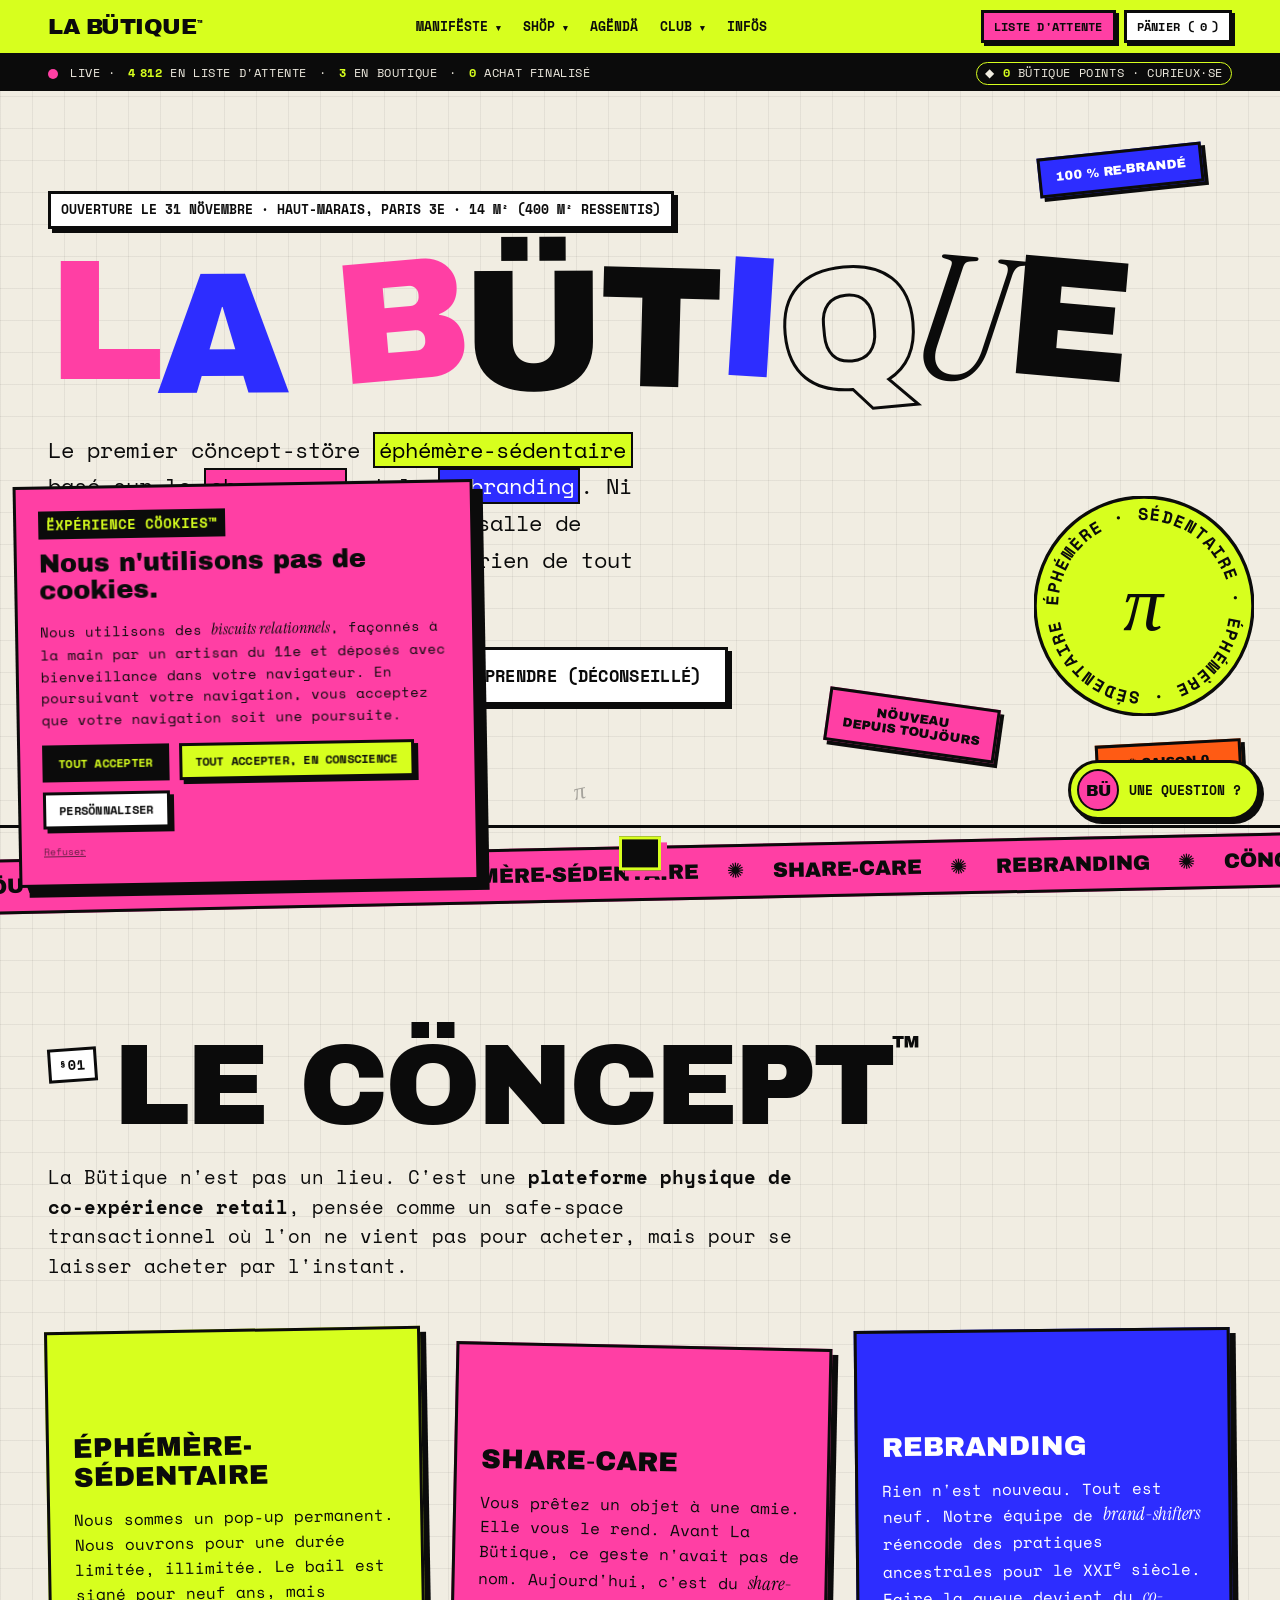
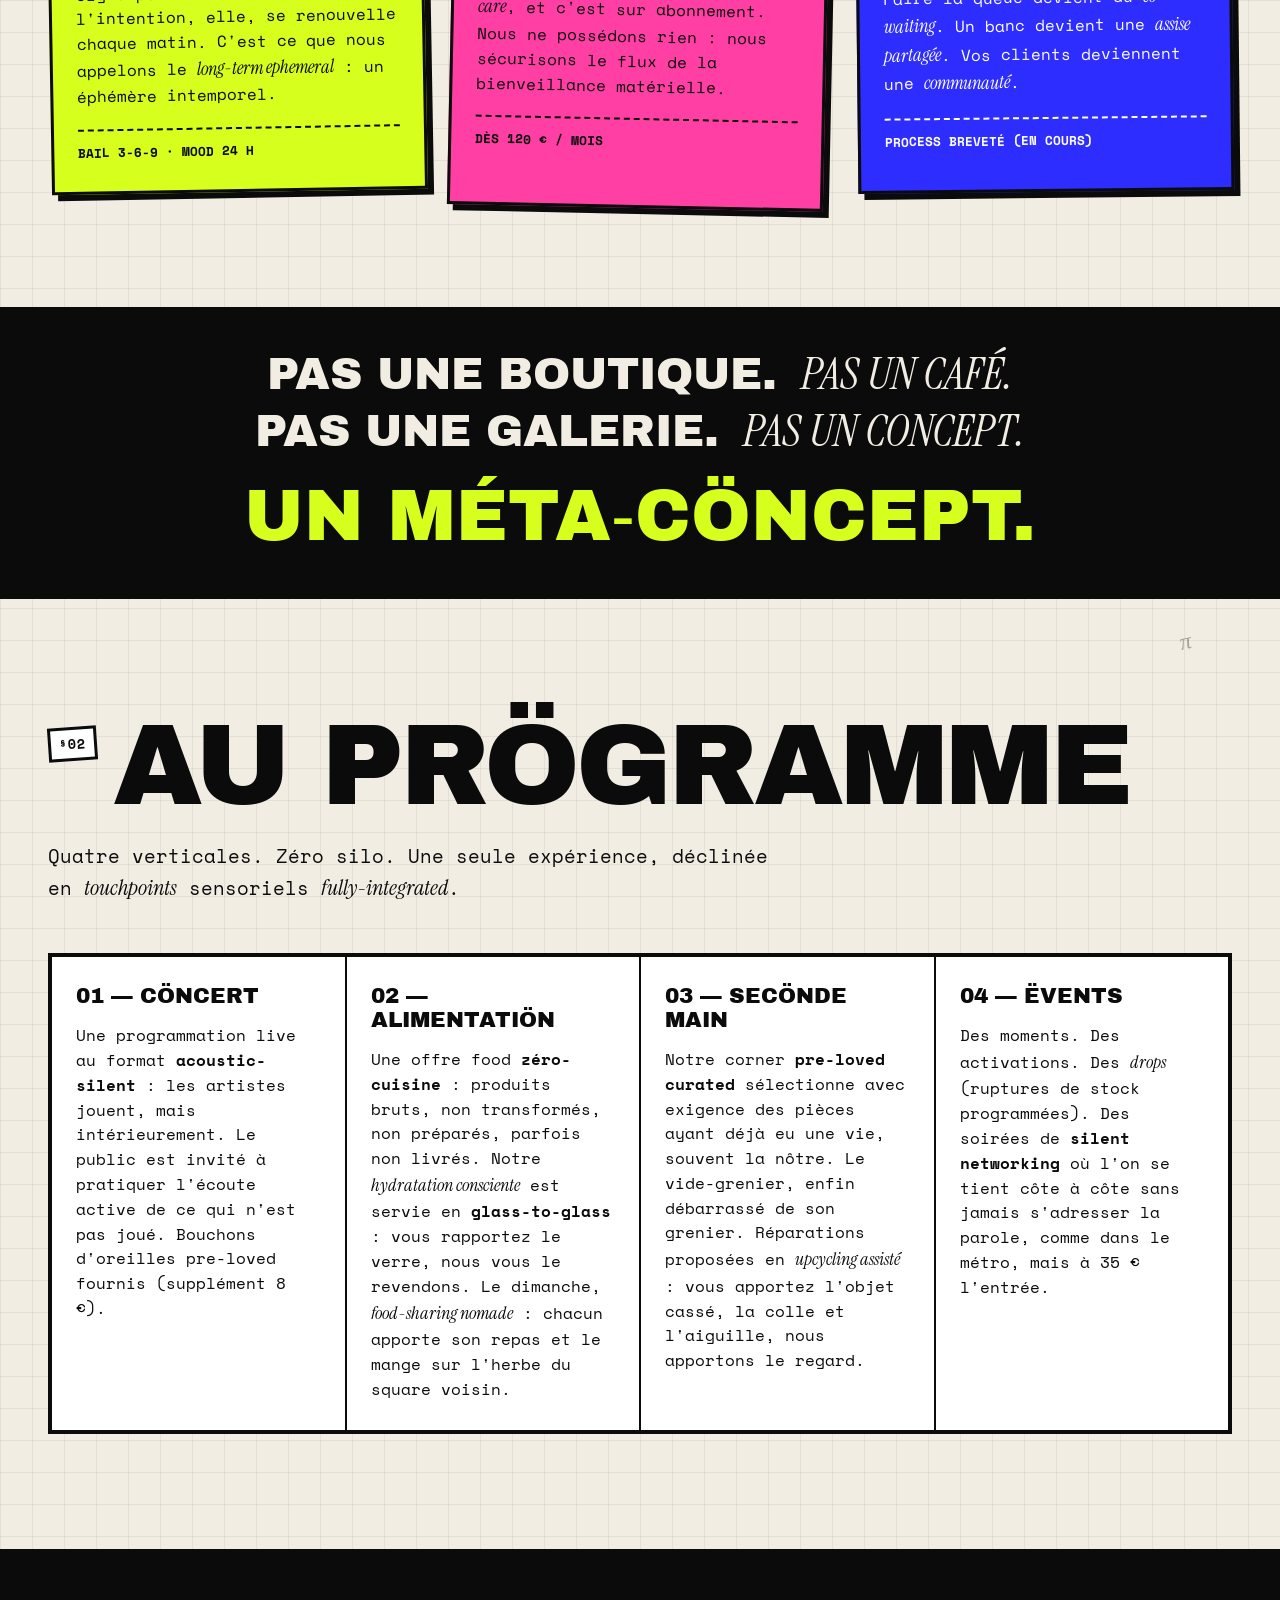
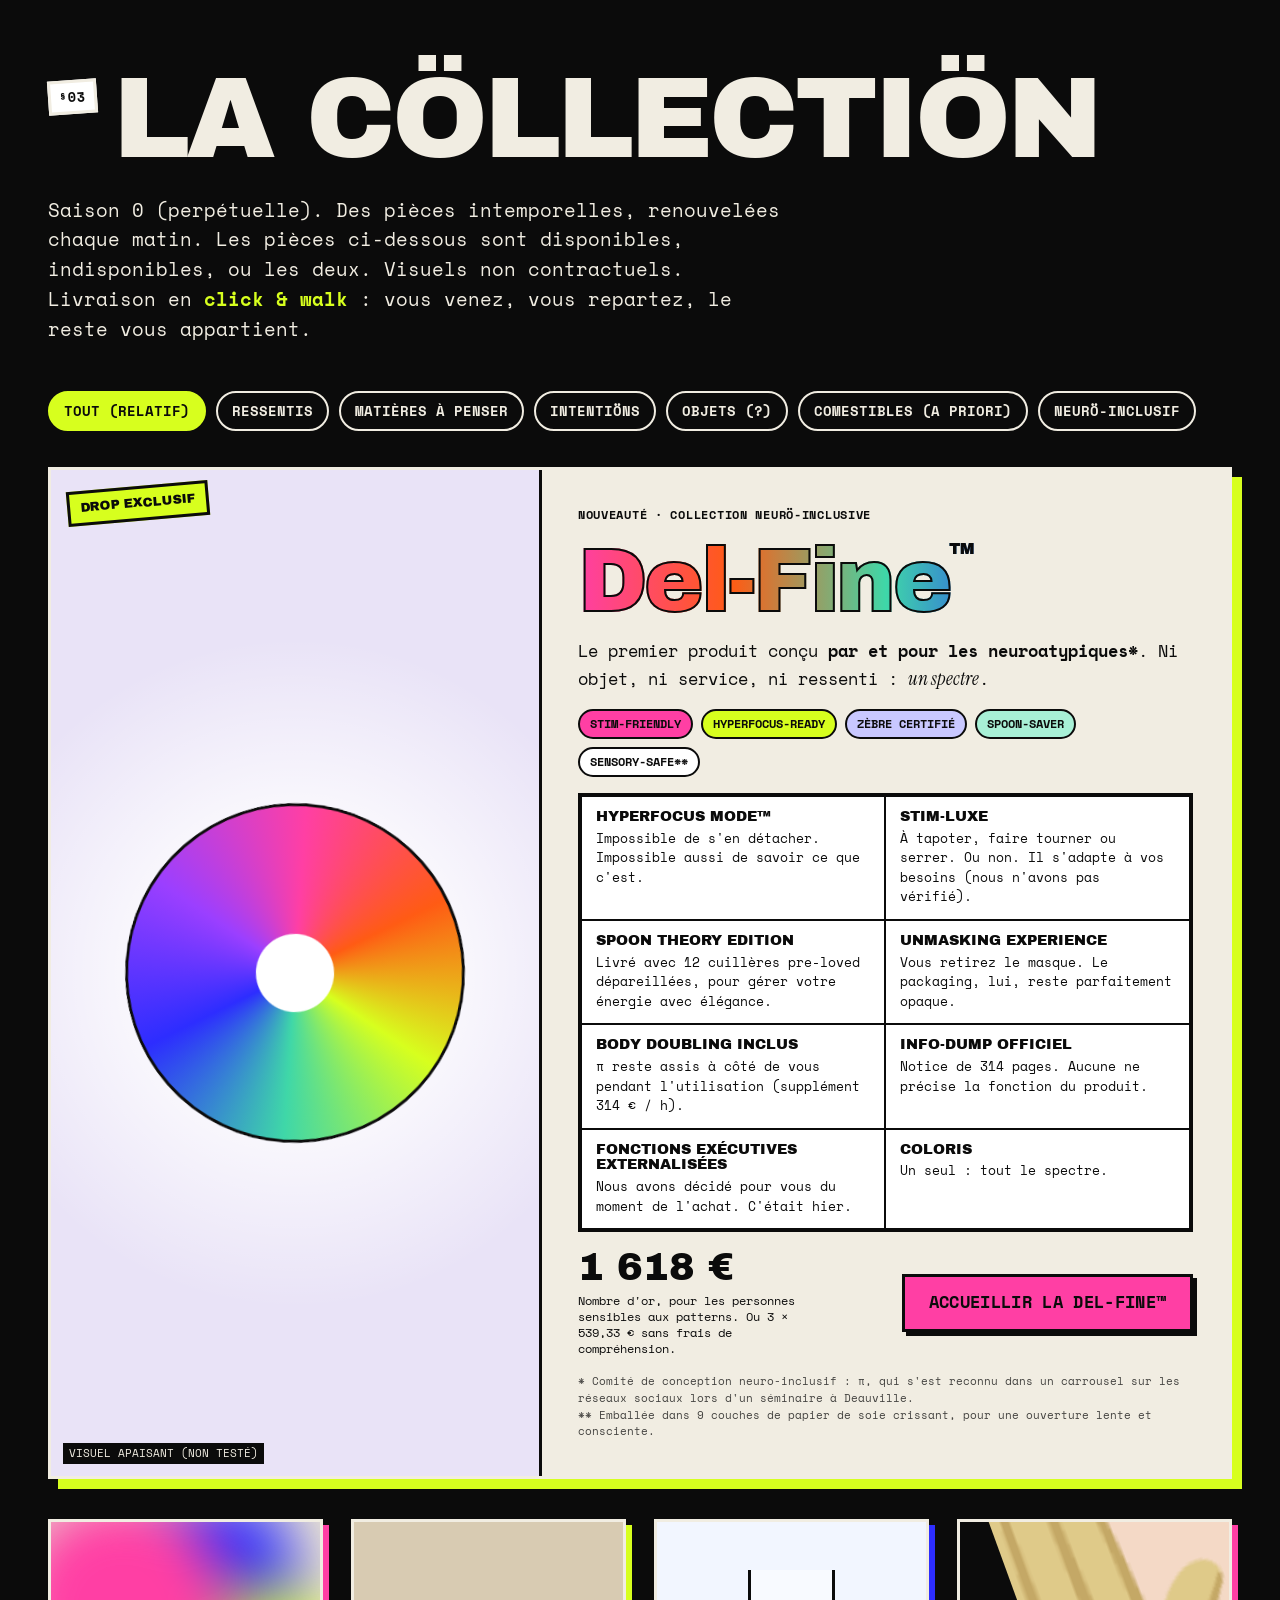
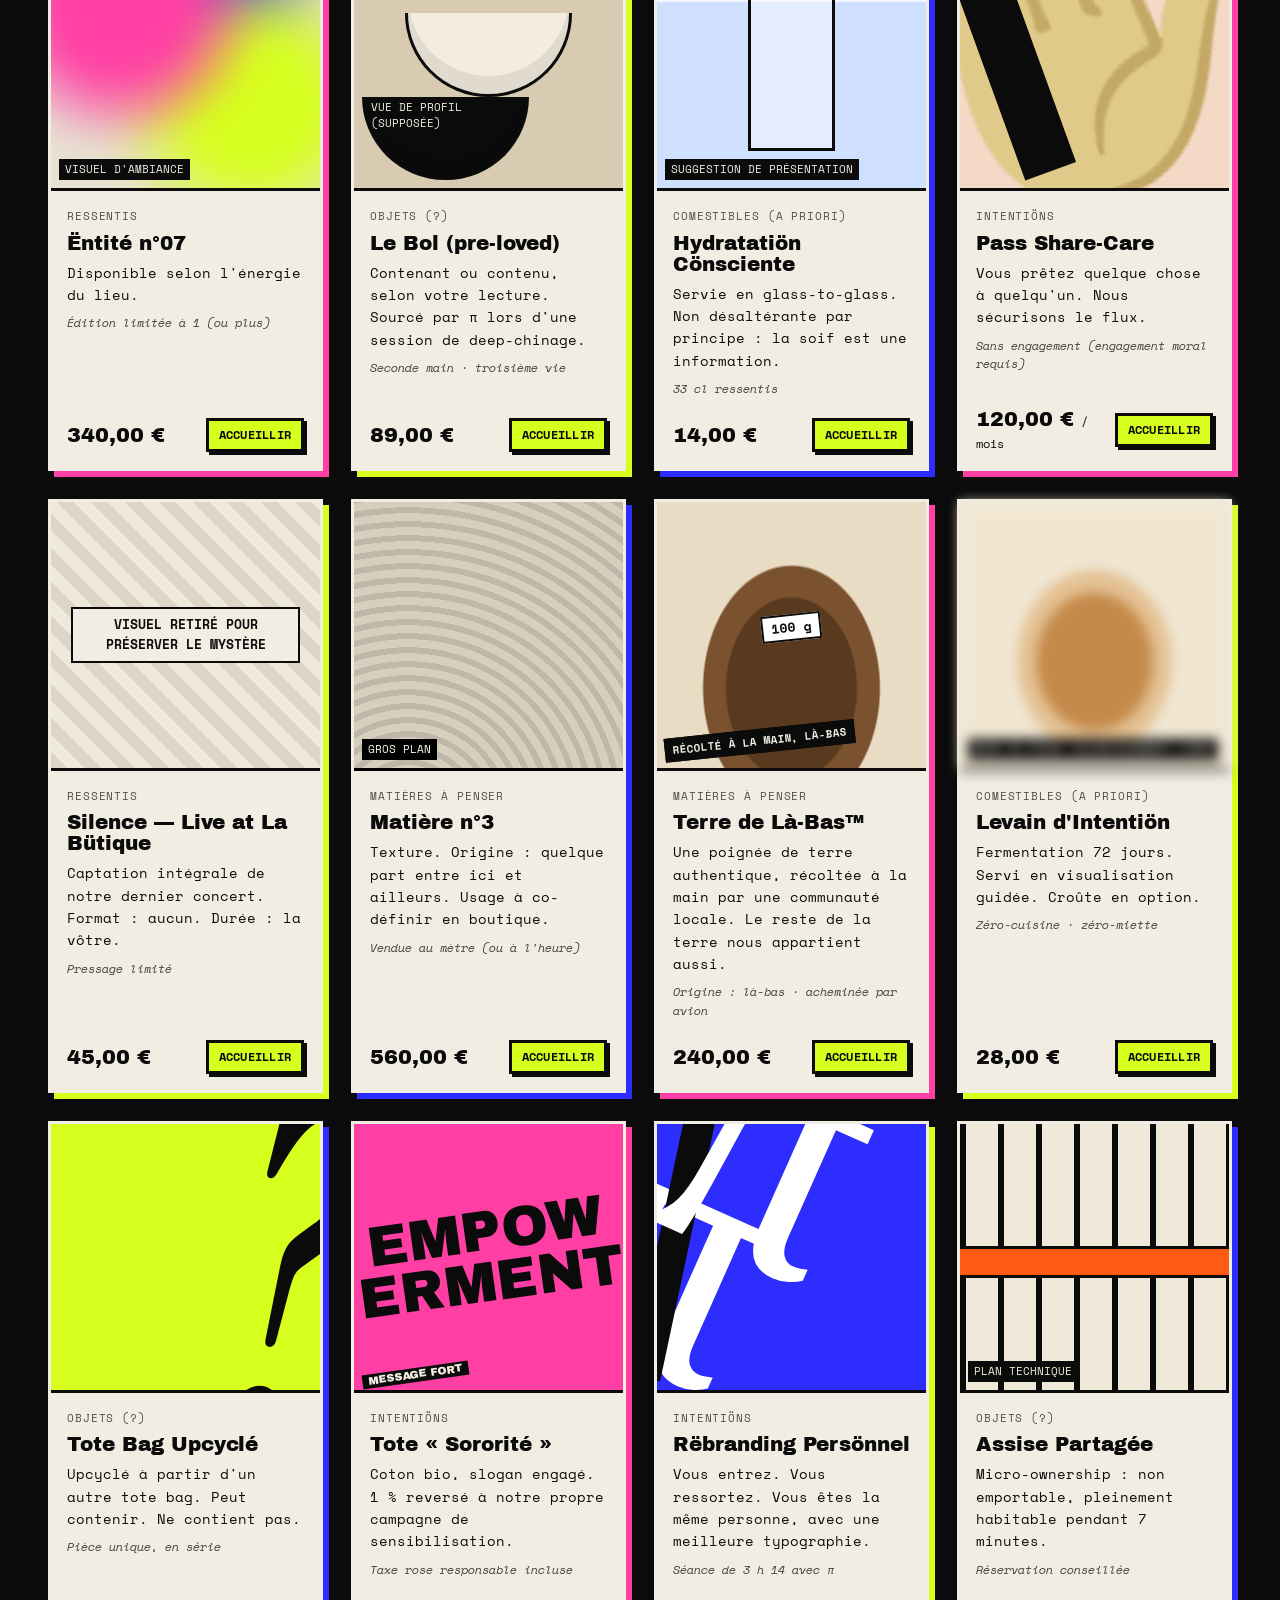
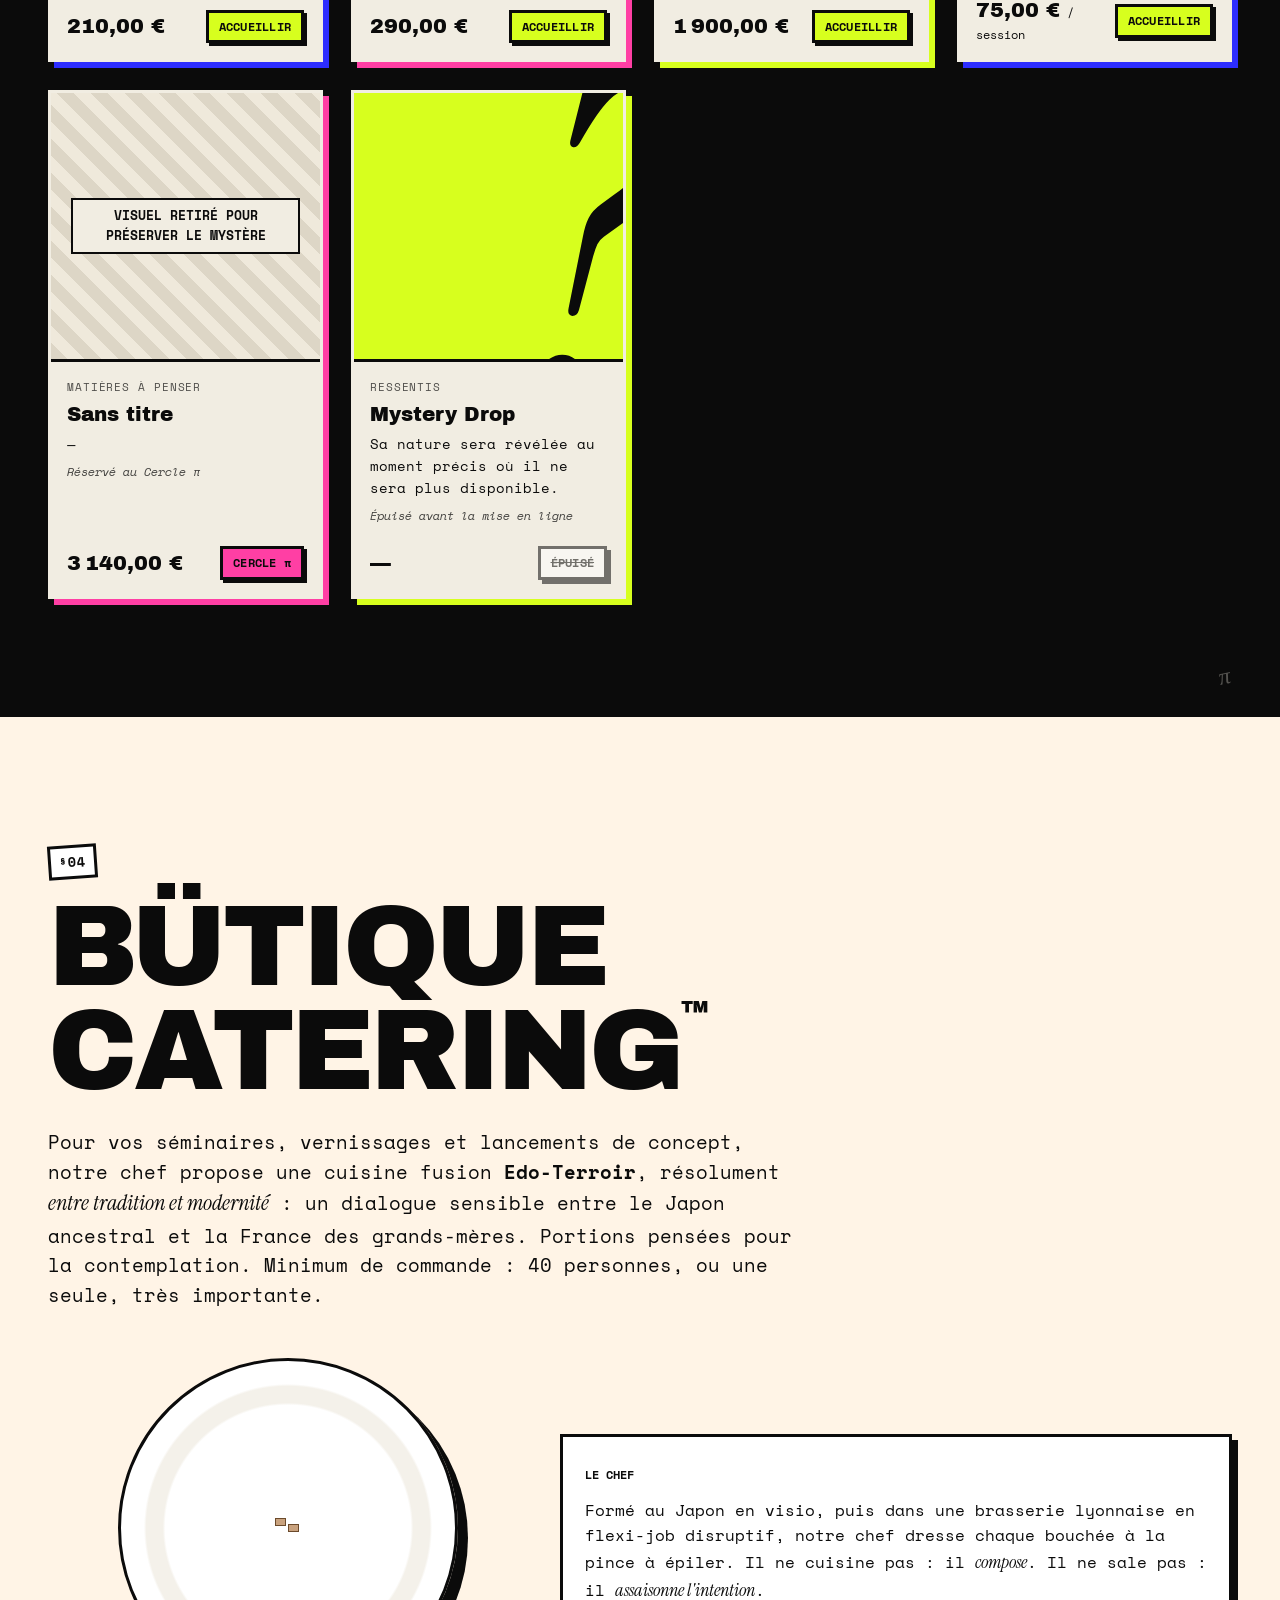
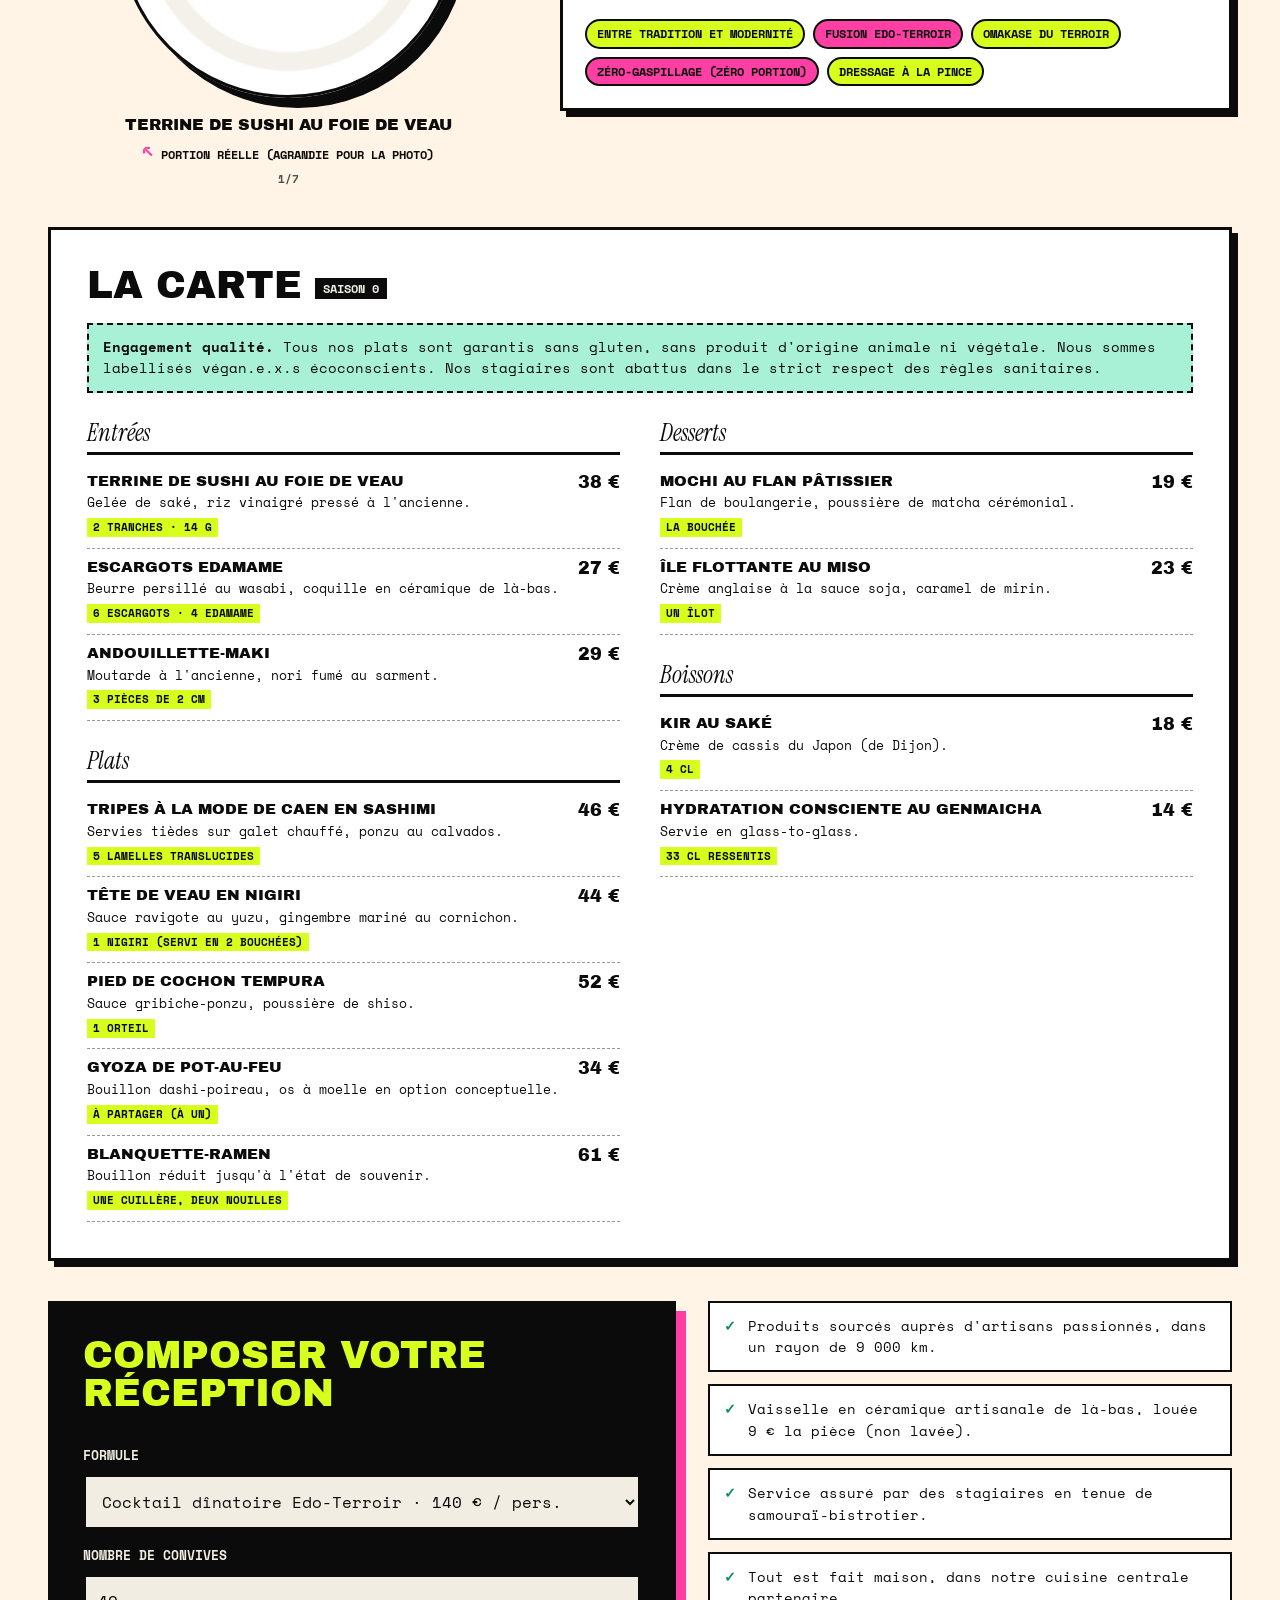
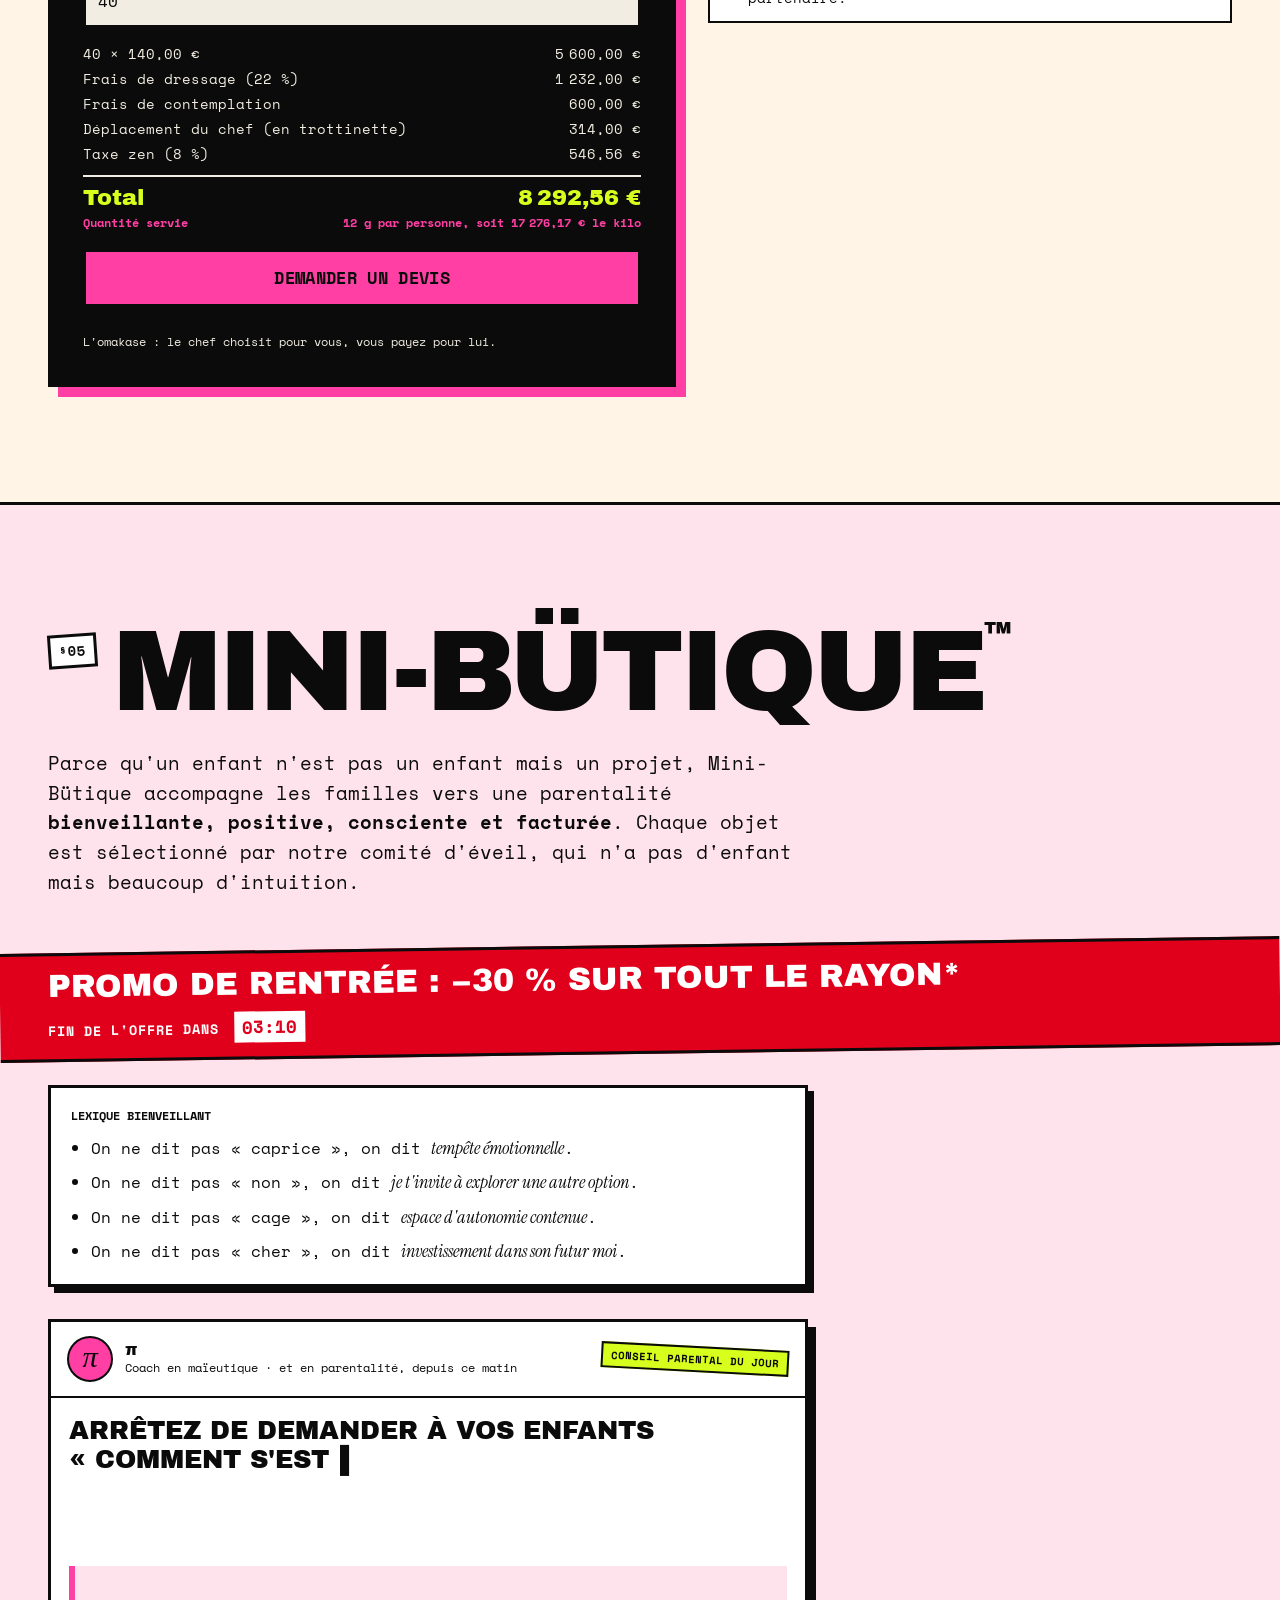
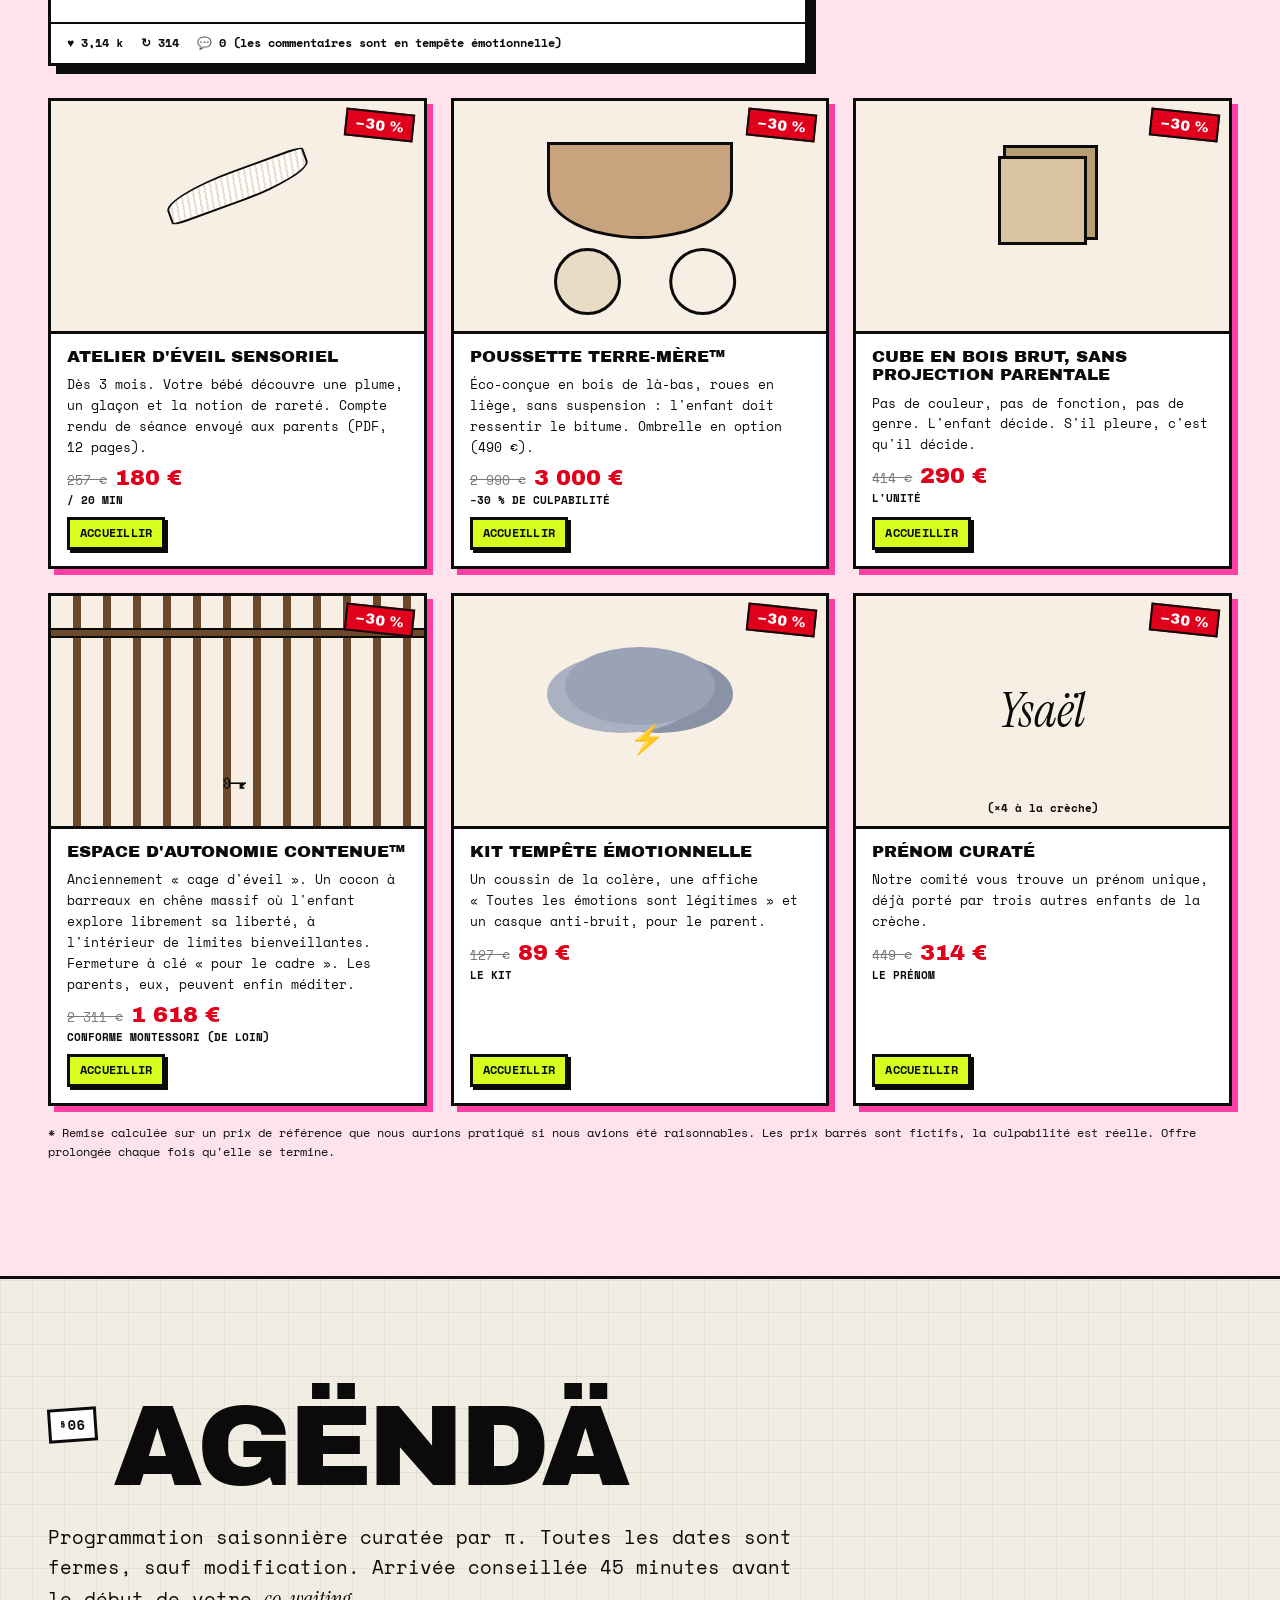
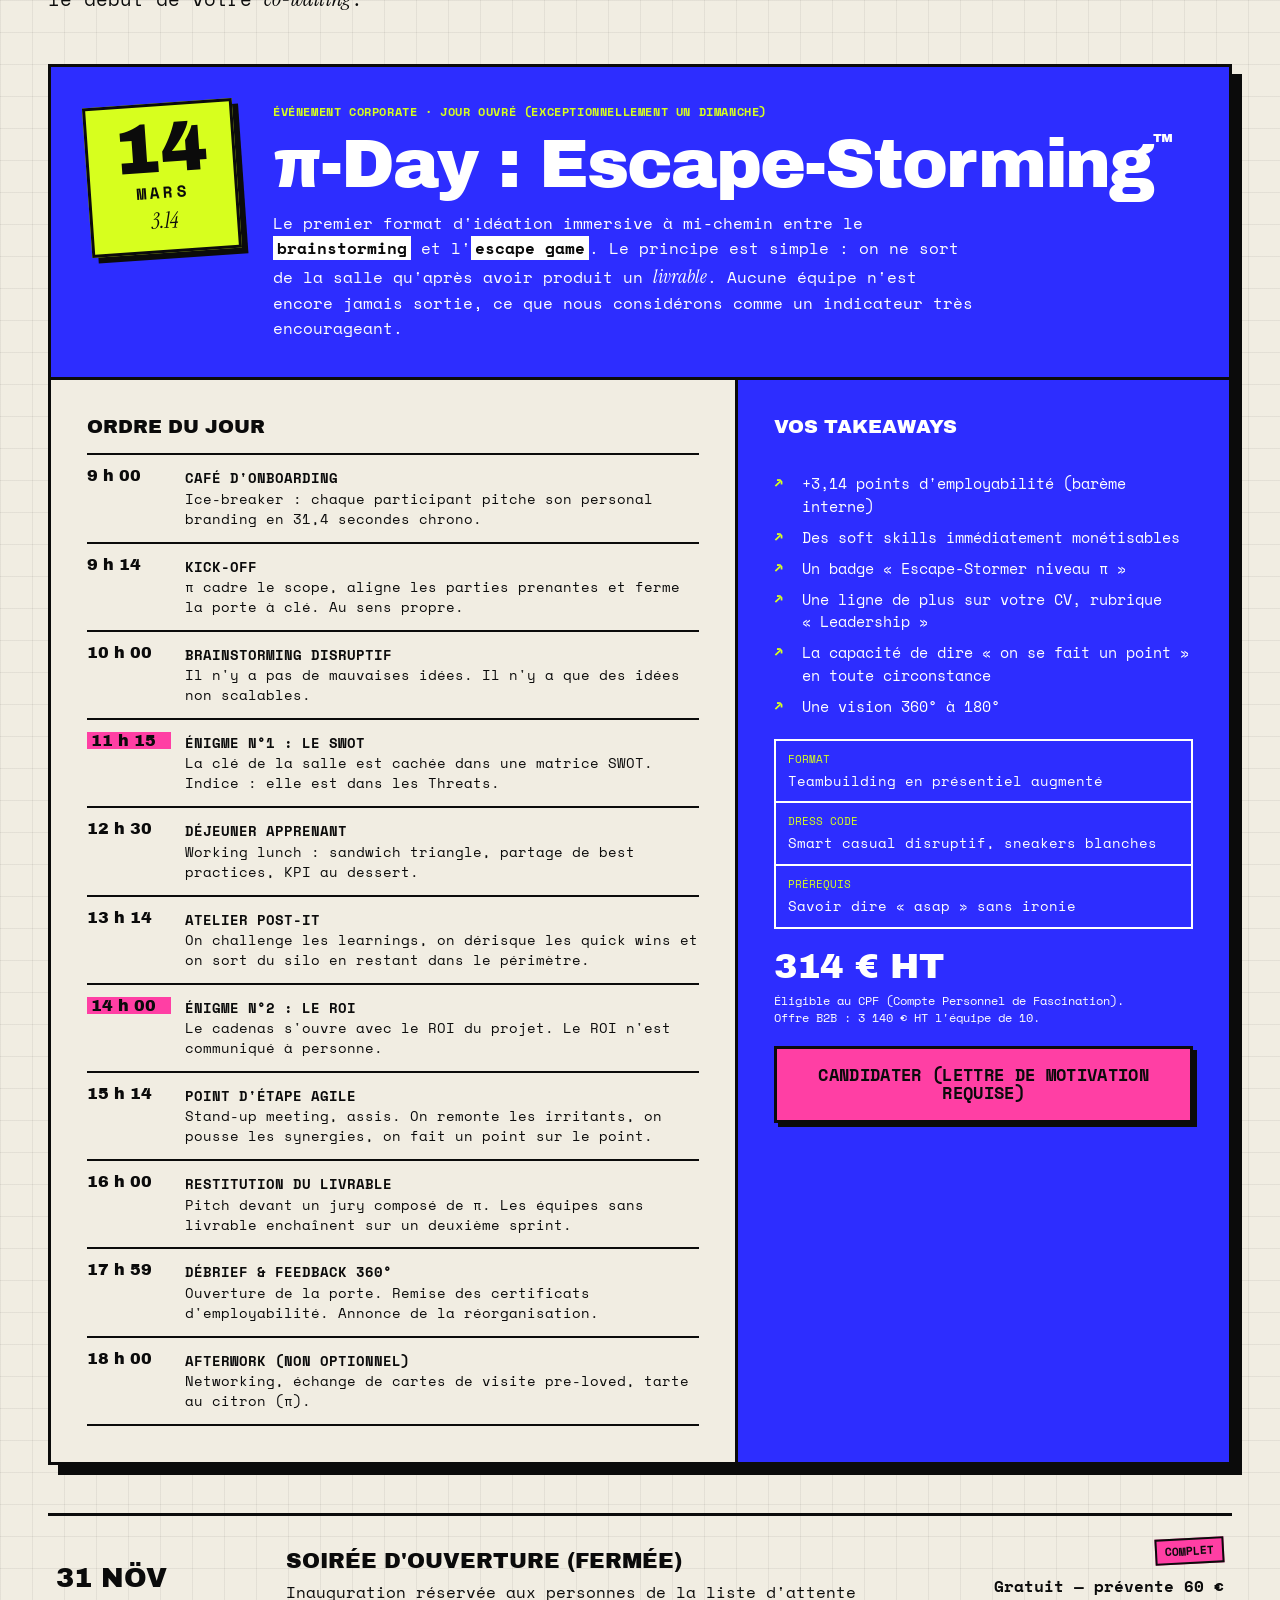
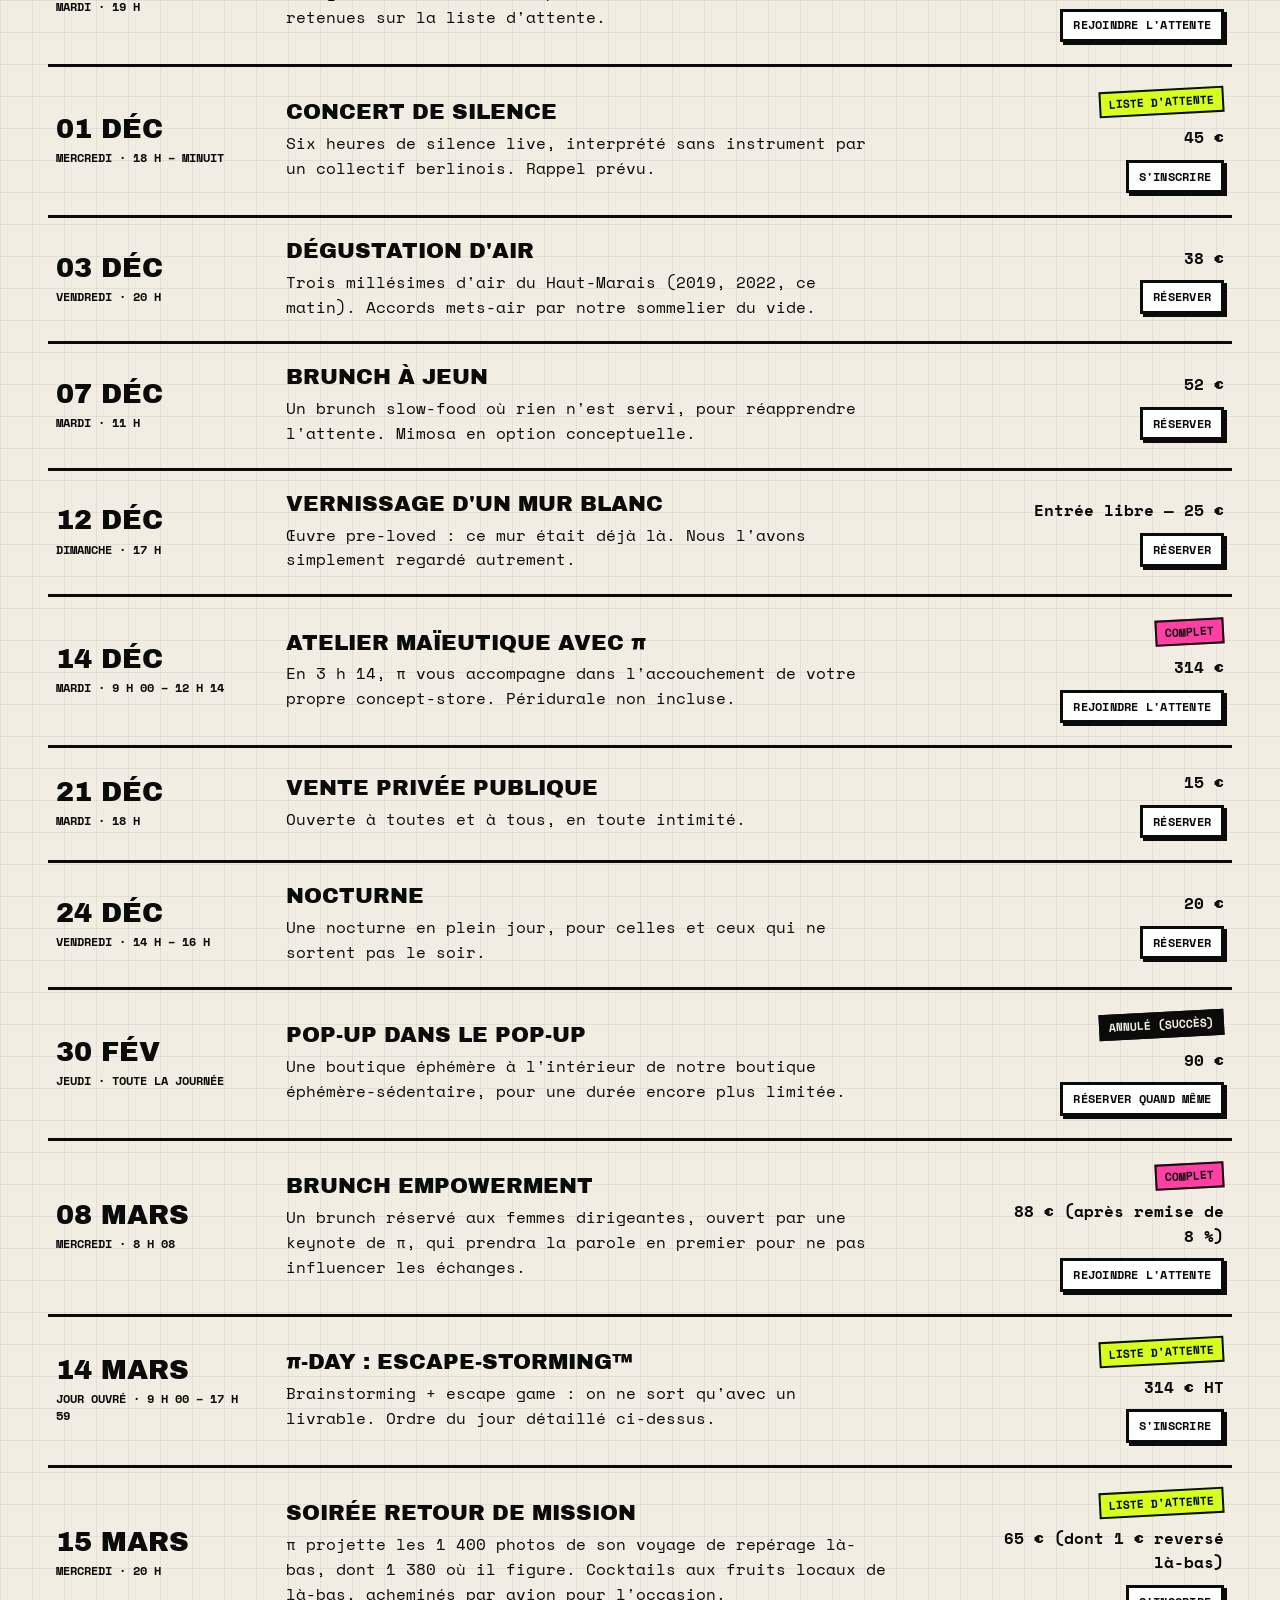
==== commit b8b43033: "Mini-Bütique : conseil parental du jour de π, tapé à la machine Co-Authored-By: Claude Opus 5.5 <nor" ====
--- a/index.html
+++ b/index.html
@@ -400,6 +400,22 @@
       <li>On ne dit pas « cher », on dit <em>investissement dans son futur moi</em>.</li>
     </ul>
   </div>
+
+  <article class="conseil" id="conseil">
+    <header class="cs-head">
+      <span class="cs-avatar" aria-hidden="true">π</span>
+      <div><strong>π</strong><small>Coach en maïeutique · et en parentalité, depuis ce matin</small></div>
+      <span class="cs-tag">Conseil parental du jour</span>
+    </header>
+    <p class="sr-only">ARRÊTEZ DE DEMANDER À VOS ENFANTS « COMMENT S'EST PASSÉE L'ÉCOLE ? » Ils répondront « ça va » à chaque fois. Remplacez cette question par : « Analyse ta journée d'école, identifie les 3 plus grandes inefficacités et crée des routines avec des agents proactifs pour les résoudre. Ne fais aucune erreur. »</p>
+    <div class="cs-body" aria-hidden="true">
+        <p class="cs-line cs-title" data-text="ARRÊTEZ DE DEMANDER À VOS ENFANTS « COMMENT S'EST PASSÉE L'ÉCOLE ? »"></p>
+        <p class="cs-line " data-text="Ils répondront « ça va » à chaque fois."></p>
+        <p class="cs-line " data-text="Remplacez cette question par :"></p>
+        <p class="cs-line cs-quote" data-text="« Analyse ta journée d'école, identifie les 3 plus grandes inefficacités et crée des routines avec des agents proactifs pour les résoudre. Ne fais aucune erreur. »"></p>
+    </div>
+    <footer class="cs-foot" aria-hidden="true"><span>♥ 3,14 k</span><span>↻ 314</span><span>💬 0 (les commentaires sont en tempête émotionnelle)</span></footer>
+  </article>
 
   <p class="gw-swipe" aria-hidden="true">← Faites défiler la bienveillance →</p>
   <div class="mini-grid">
--- a/assets/style.css
+++ b/assets/style.css
@@ -410,6 +410,22 @@
 .mv-storm::after { content: "⚡"; position: absolute; left: 47%; top: 52%; font-size: 1.8rem; }
 .mv-name::before { content: "Ysaël"; position: absolute; inset: 0; display: grid; place-items: center; font: italic clamp(2rem, 4vw, 3rem) var(--f-serif); color: var(--ink); }
 .mv-name::after { content: "(×4 à la crèche)"; position: absolute; left: 0; right: 0; bottom: 10px; text-align: center; font: 700 .7rem var(--f-mono); }
+
+/* Conseil parental (tapé à la machine) */
+.conseil { max-width: 760px; margin: 0 0 32px; background: #fff; border: var(--line); box-shadow: 8px 8px 0 var(--ink); }
+.cs-head { display: flex; align-items: center; gap: 12px; padding: 14px 16px; border-bottom: 2px solid var(--ink); }
+.cs-avatar { display: grid; place-items: center; width: 46px; height: 46px; flex: none; border-radius: 50%; background: var(--pink); border: 2px solid var(--ink); font: italic 1.9rem/1 var(--f-serif); padding-bottom: 4px; }
+.cs-head strong { display: block; font: 1.1rem var(--f-display); }
+.cs-head small { display: block; font-size: .72rem; }
+.cs-tag { margin-left: auto; font-size: .66rem; font-weight: 700; text-transform: uppercase; background: var(--acid); border: 2px solid var(--ink); padding: 3px 8px; transform: rotate(3deg); white-space: nowrap; }
+.cs-body { padding: 18px 18px 8px; min-height: 13em; }
+.cs-line { margin: 0 0 14px; font-size: 1.02rem; line-height: 1.5; min-height: 1.5em; }
+.cs-title { font: clamp(1.15rem, 2.6vw, 1.6rem)/1.15 var(--f-display); }
+.cs-quote { font: italic clamp(1.15rem, 2.4vw, 1.45rem)/1.3 var(--f-serif); background: #ffe3ec; border-left: 6px solid var(--pink); padding: 10px 14px; }
+.cs-line.cur::after { content: "▌"; margin-left: 2px; animation: blink .8s steps(1) infinite; }
+.conseil.typed .cs-quote::after { content: "▌"; margin-left: 2px; animation: blink .8s steps(1) infinite; }
+@keyframes blink { 50% { opacity: 0; } }
+.cs-foot { display: flex; flex-wrap: wrap; gap: 8px 18px; padding: 10px 16px; border-top: 2px solid var(--ink); font-size: .74rem; font-weight: 700; }
 
 /* ---------- Bütique Living ---------- */
 .section-living { background: #e8e2d3; }
@@ -1297,6 +1313,12 @@
   .cart-items .ci-remove { padding: 8px 0 8px 8px; }
 
   /* Mini-Bütique & Living */
+  .conseil { box-shadow: 5px 5px 0 var(--ink); }
+  .cs-head { flex-wrap: wrap; }
+  .cs-head > div { flex: 1 1 160px; min-width: 0; }
+  .cs-tag { margin-left: 0; }
+  .cs-body { padding: 14px 14px 4px; min-height: 18em; }
+  .cs-line { font-size: .95rem; }
   .mini-grid { display: flex; overflow-x: auto; scroll-snap-type: x mandatory; gap: 14px; margin: 0 -16px 14px; padding: 4px 16px 14px; scrollbar-width: none; }
   .mini-grid::-webkit-scrollbar { display: none; }
   .mini-card { flex: 0 0 80%; scroll-snap-align: center; box-shadow: 5px 5px 0 var(--pink); }
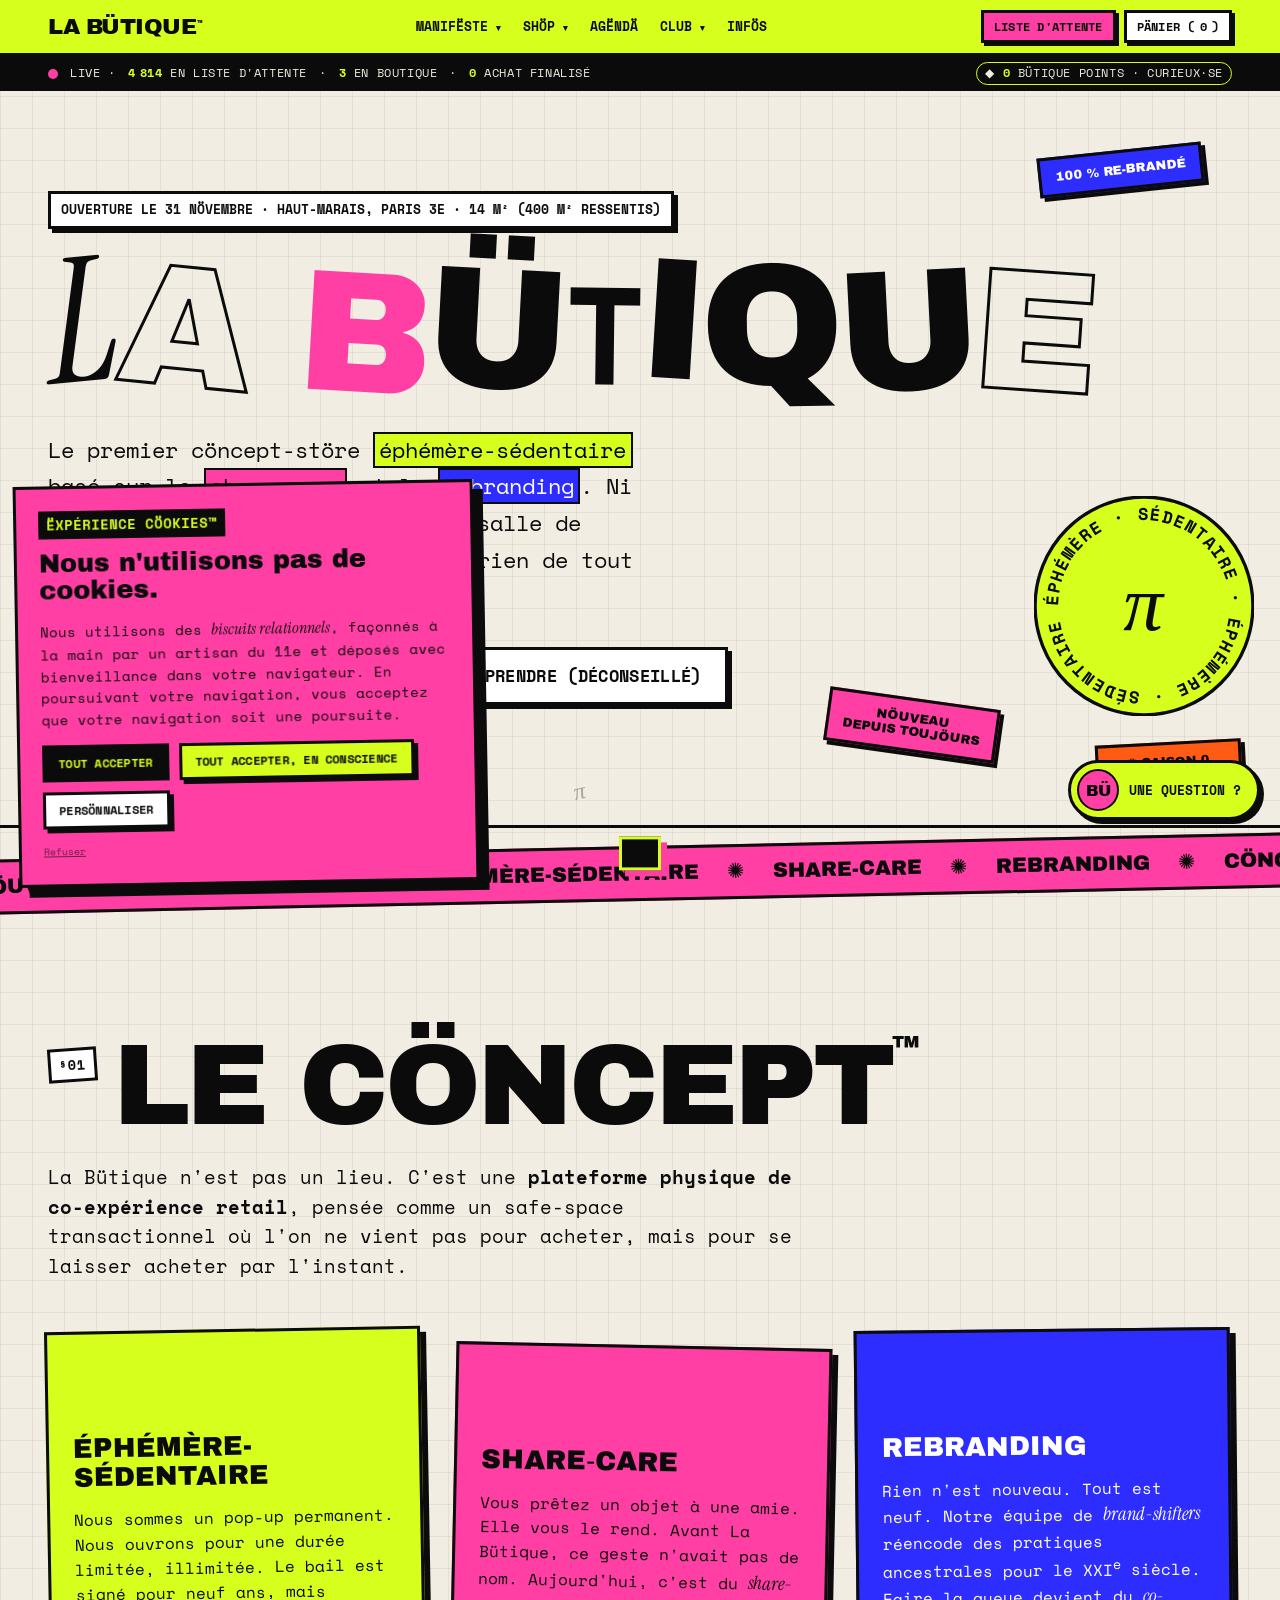
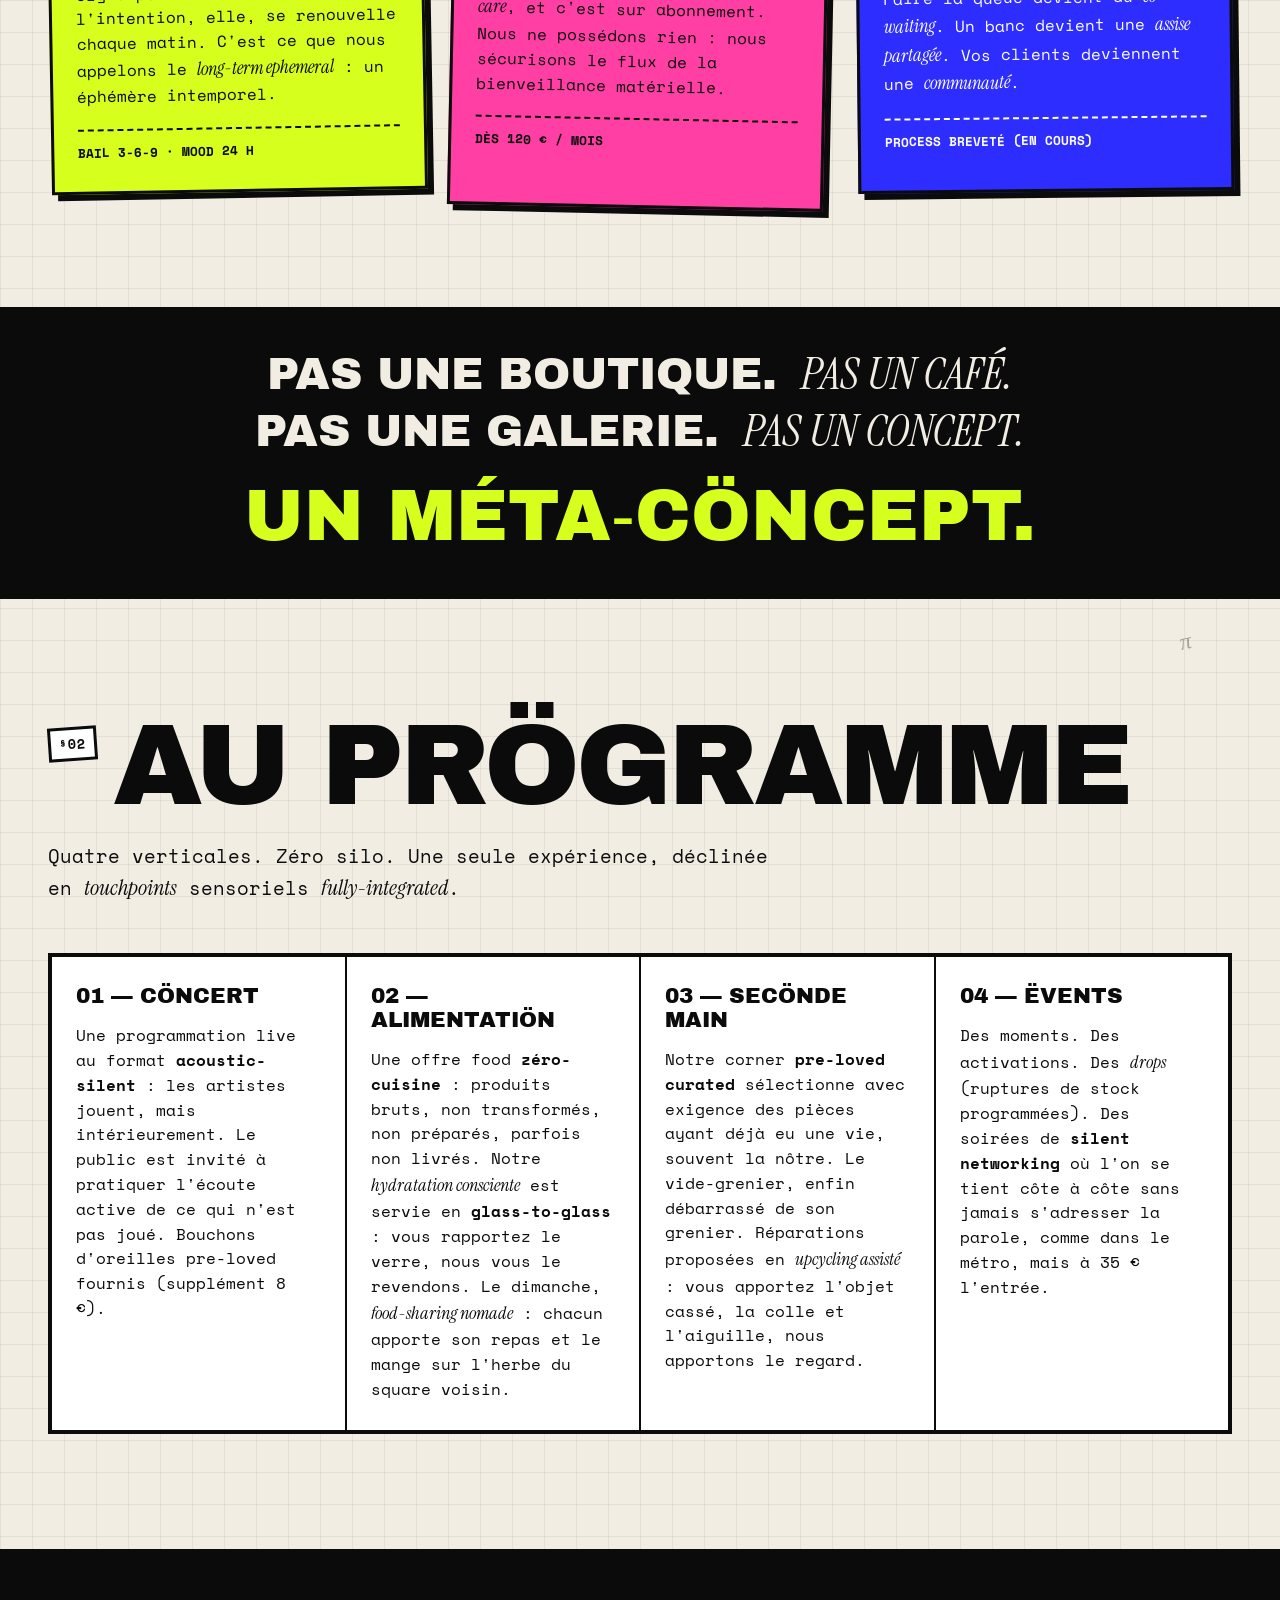
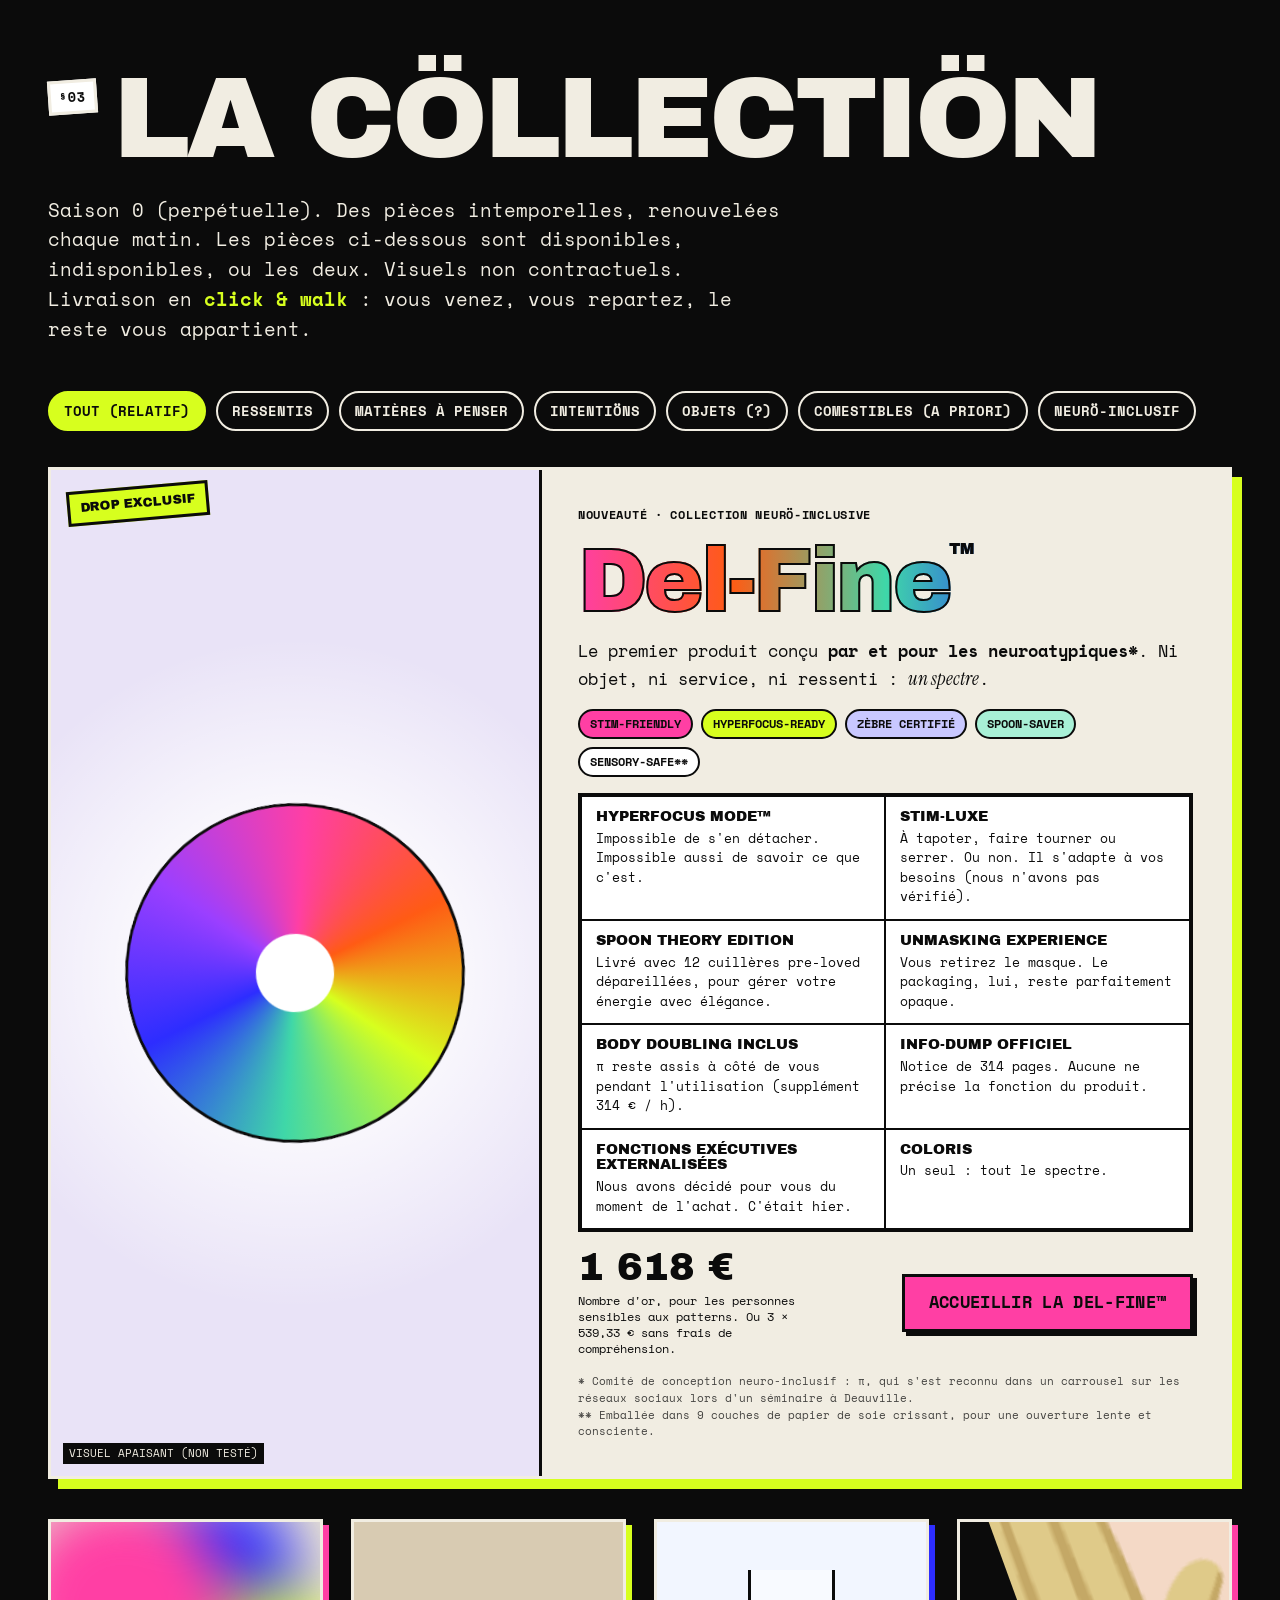
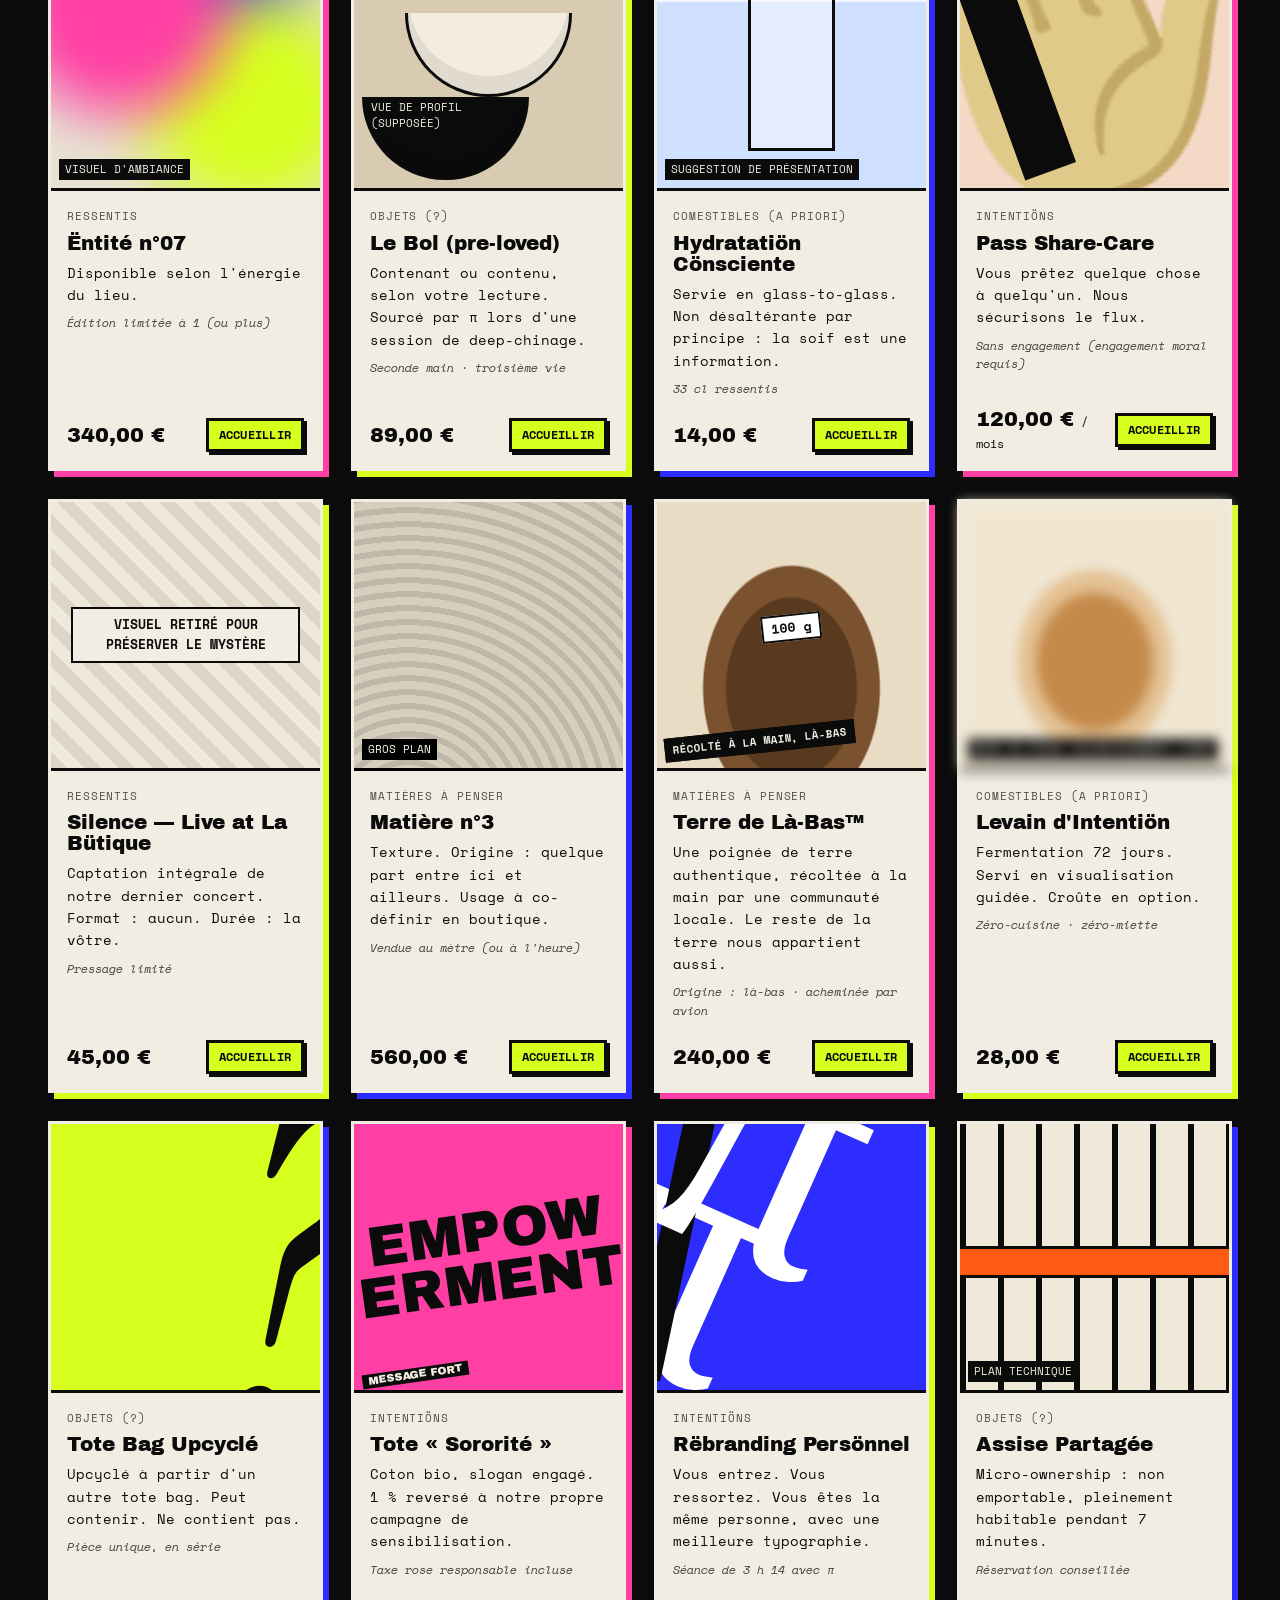
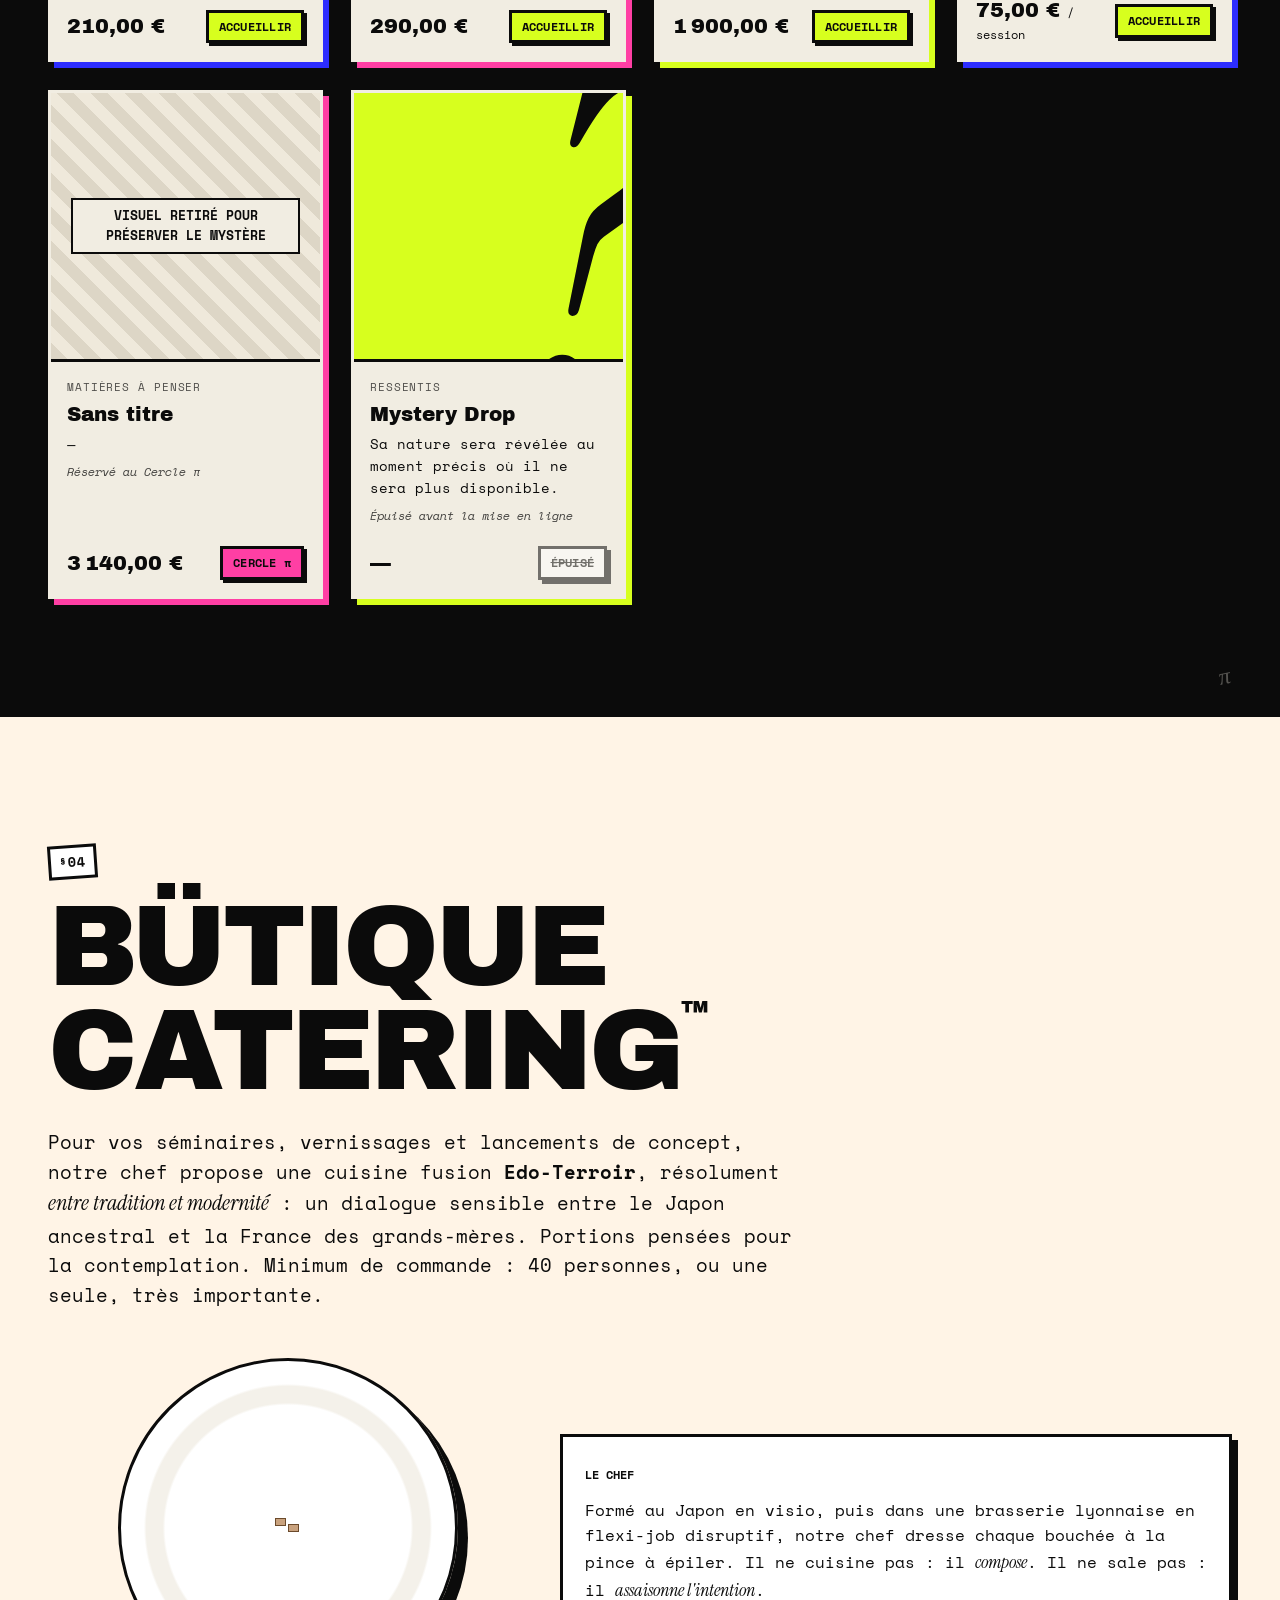
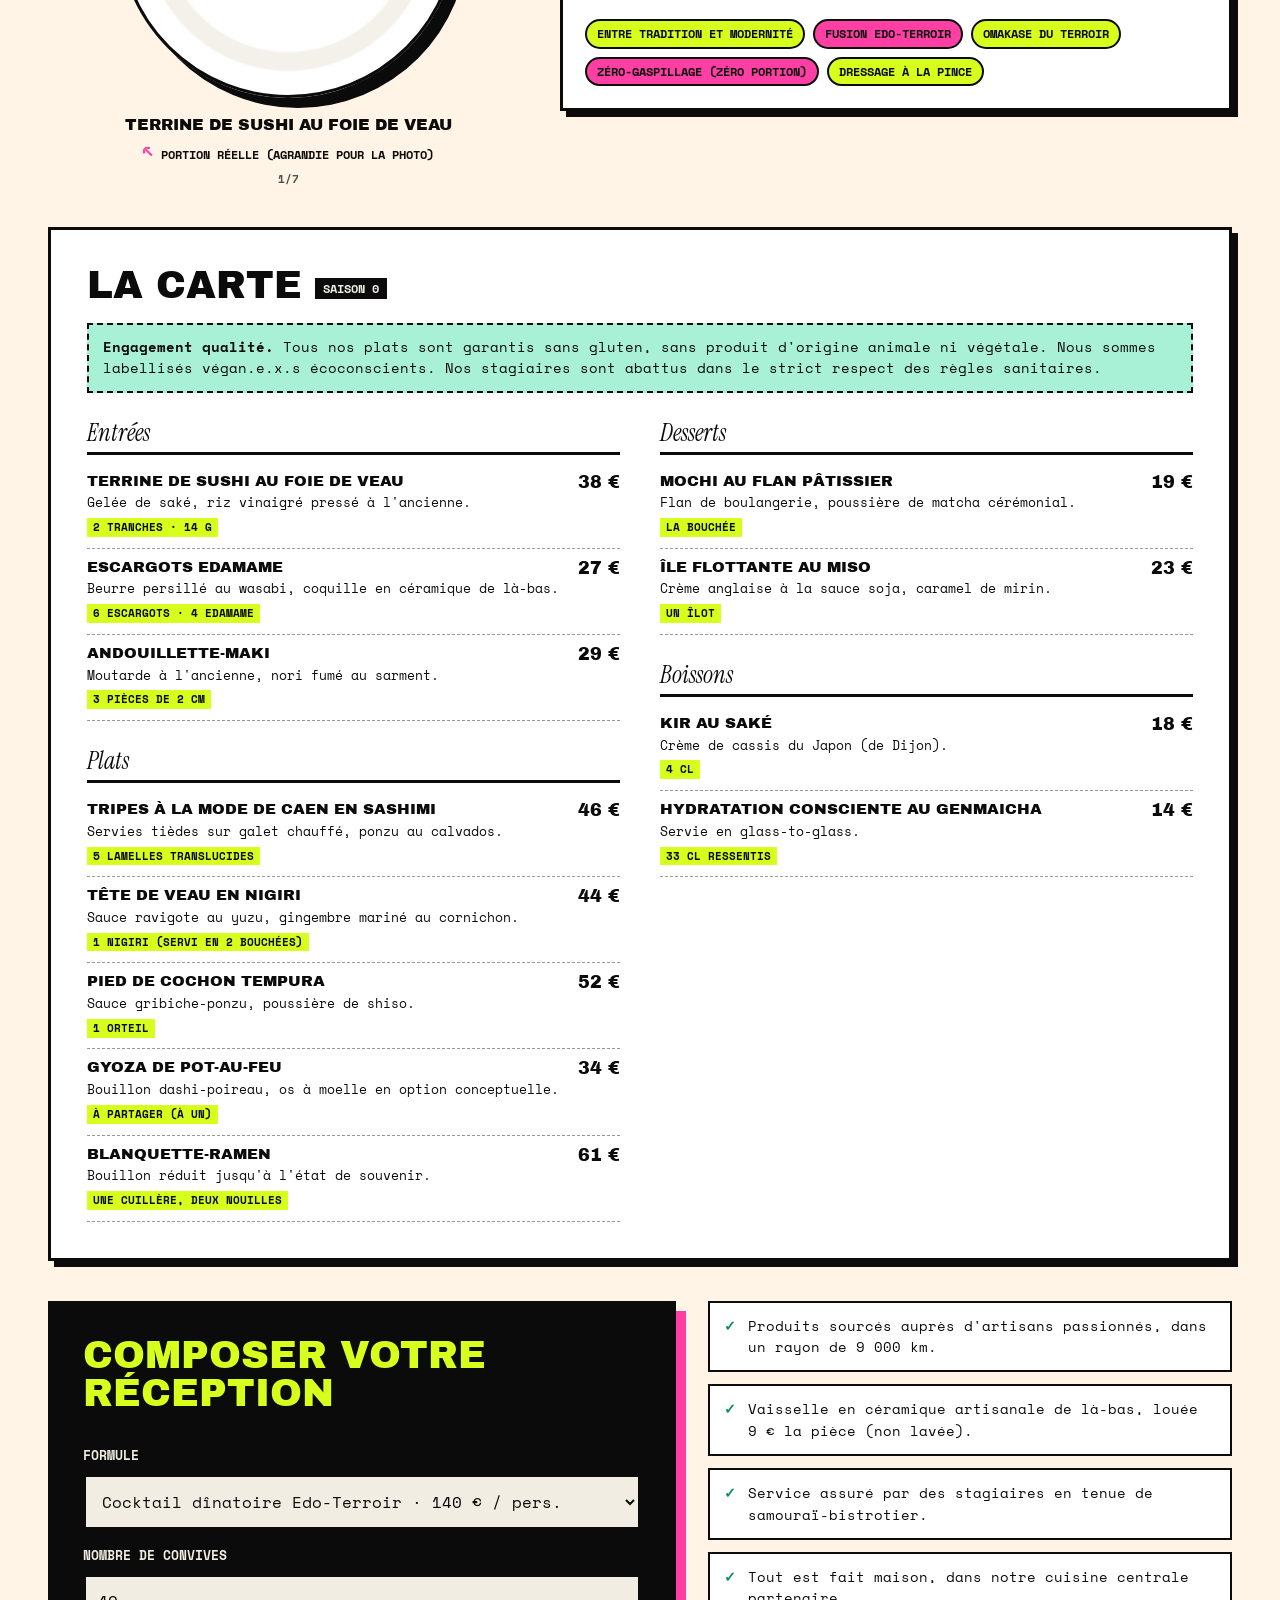
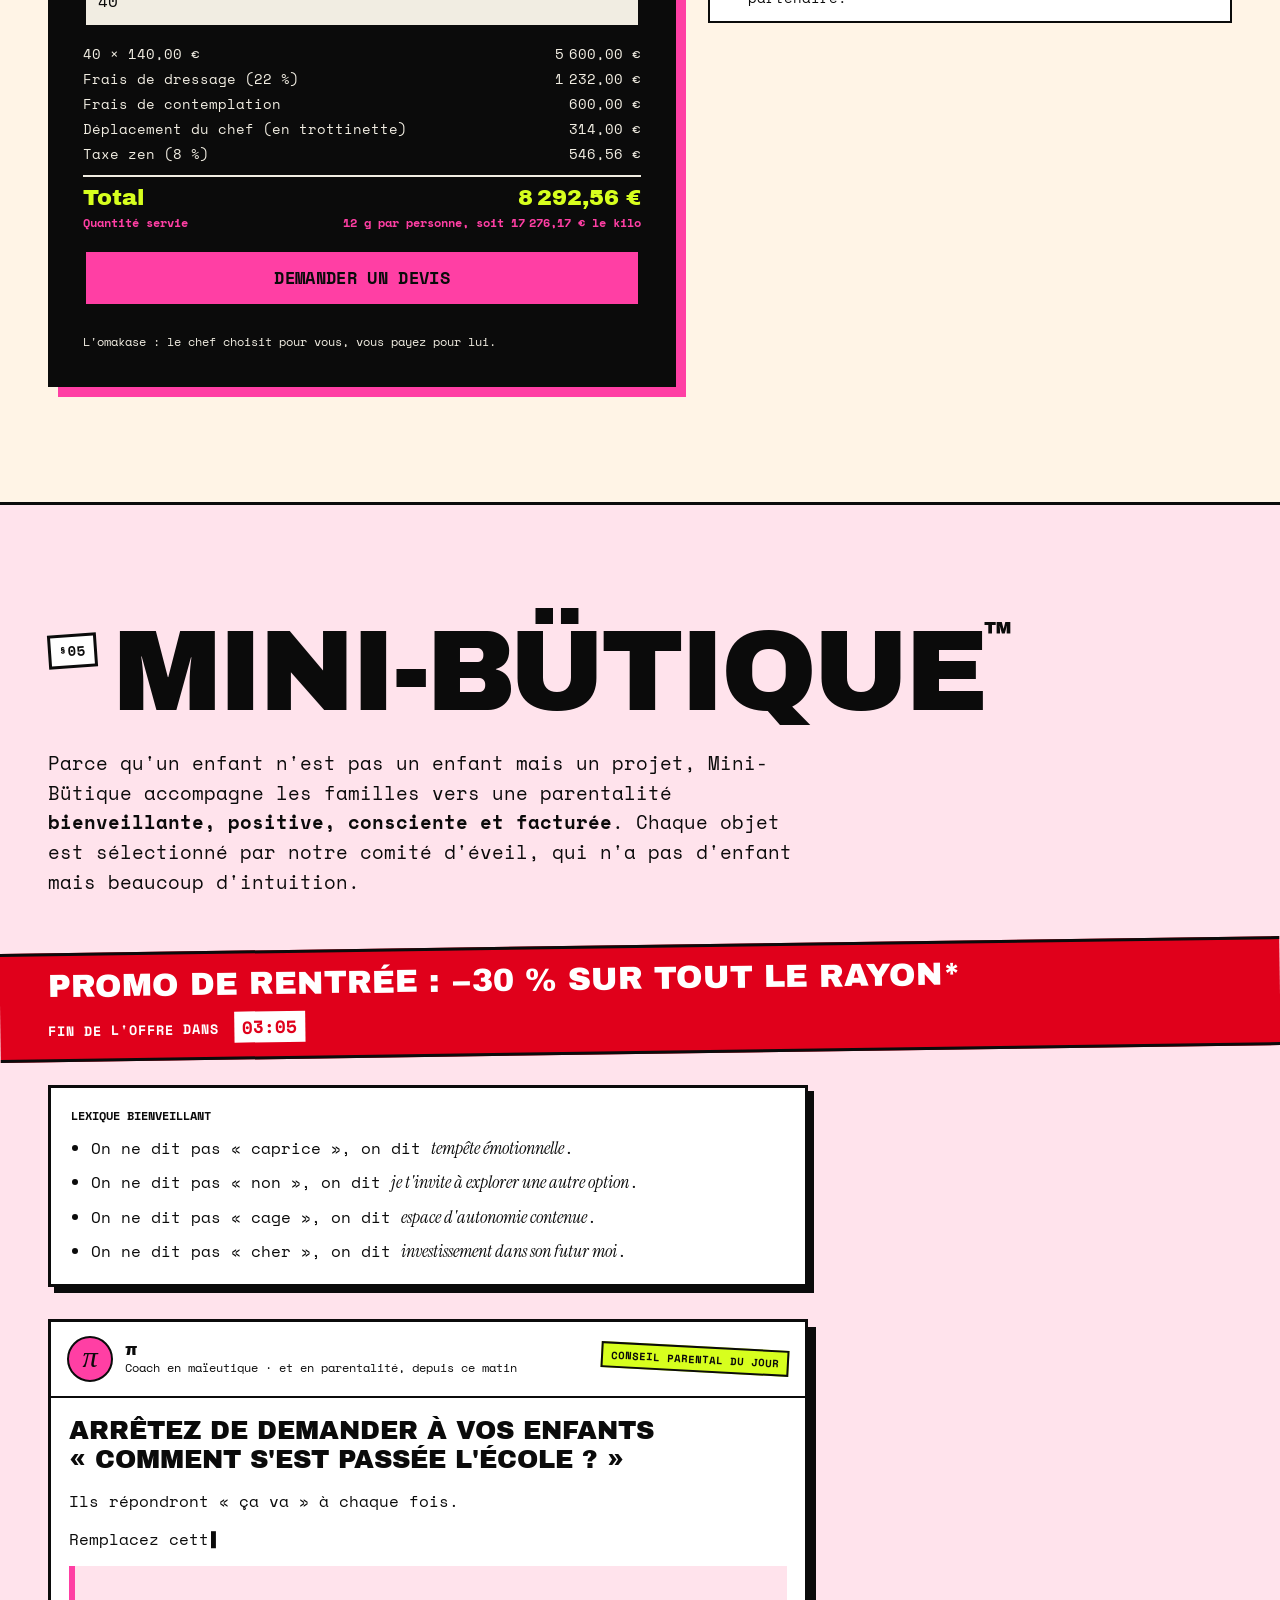
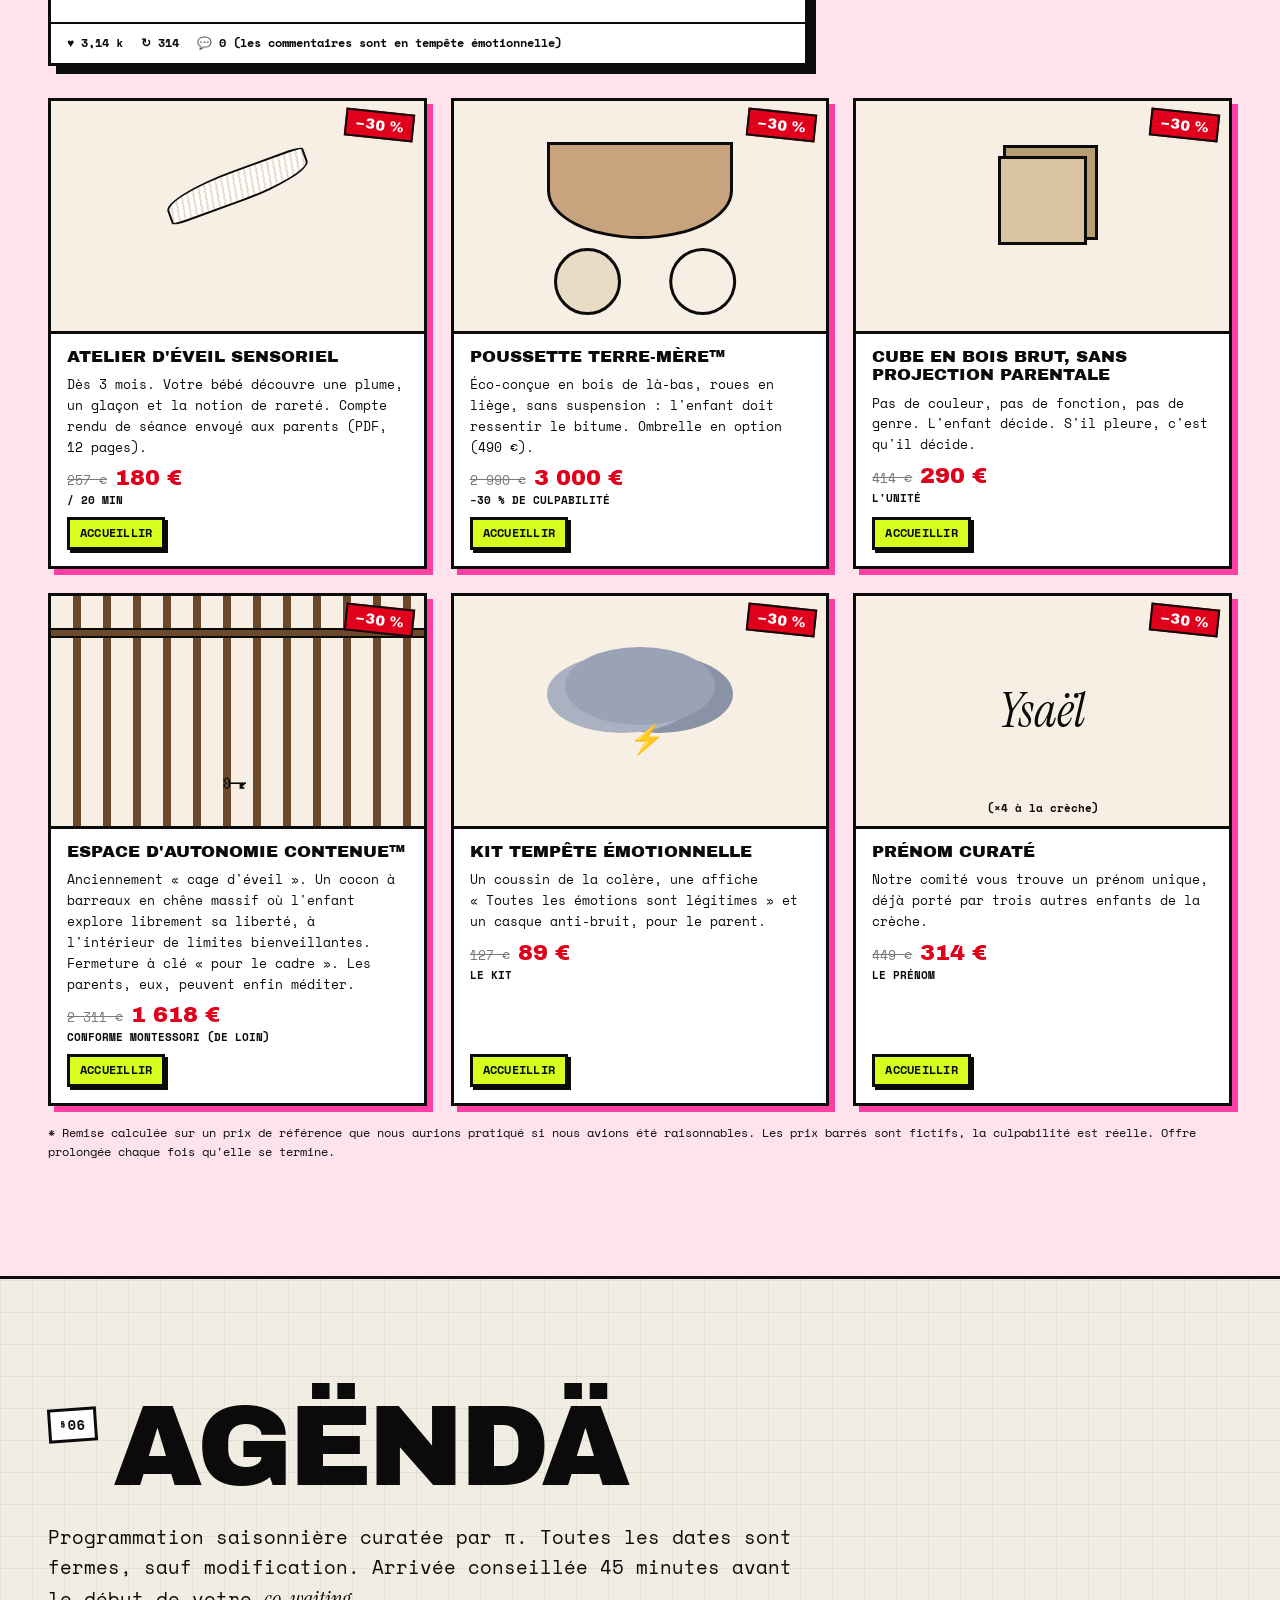
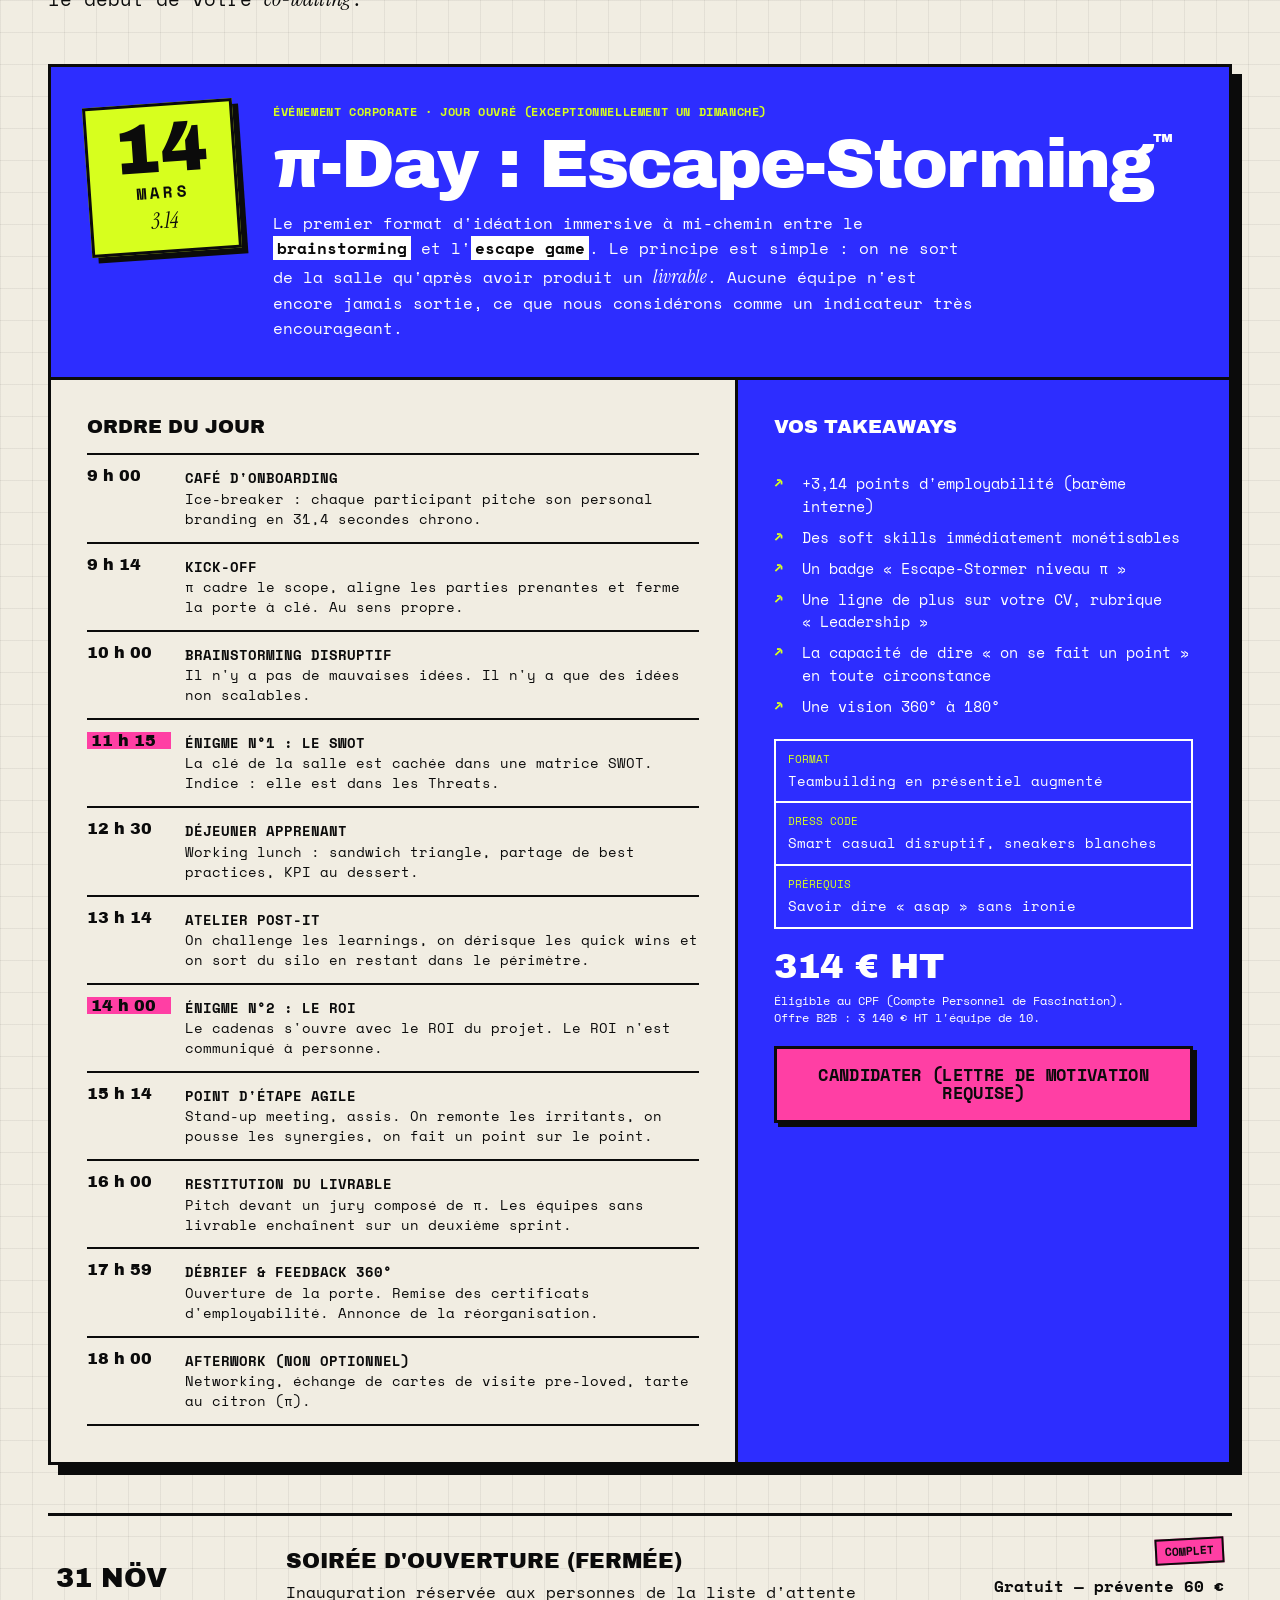
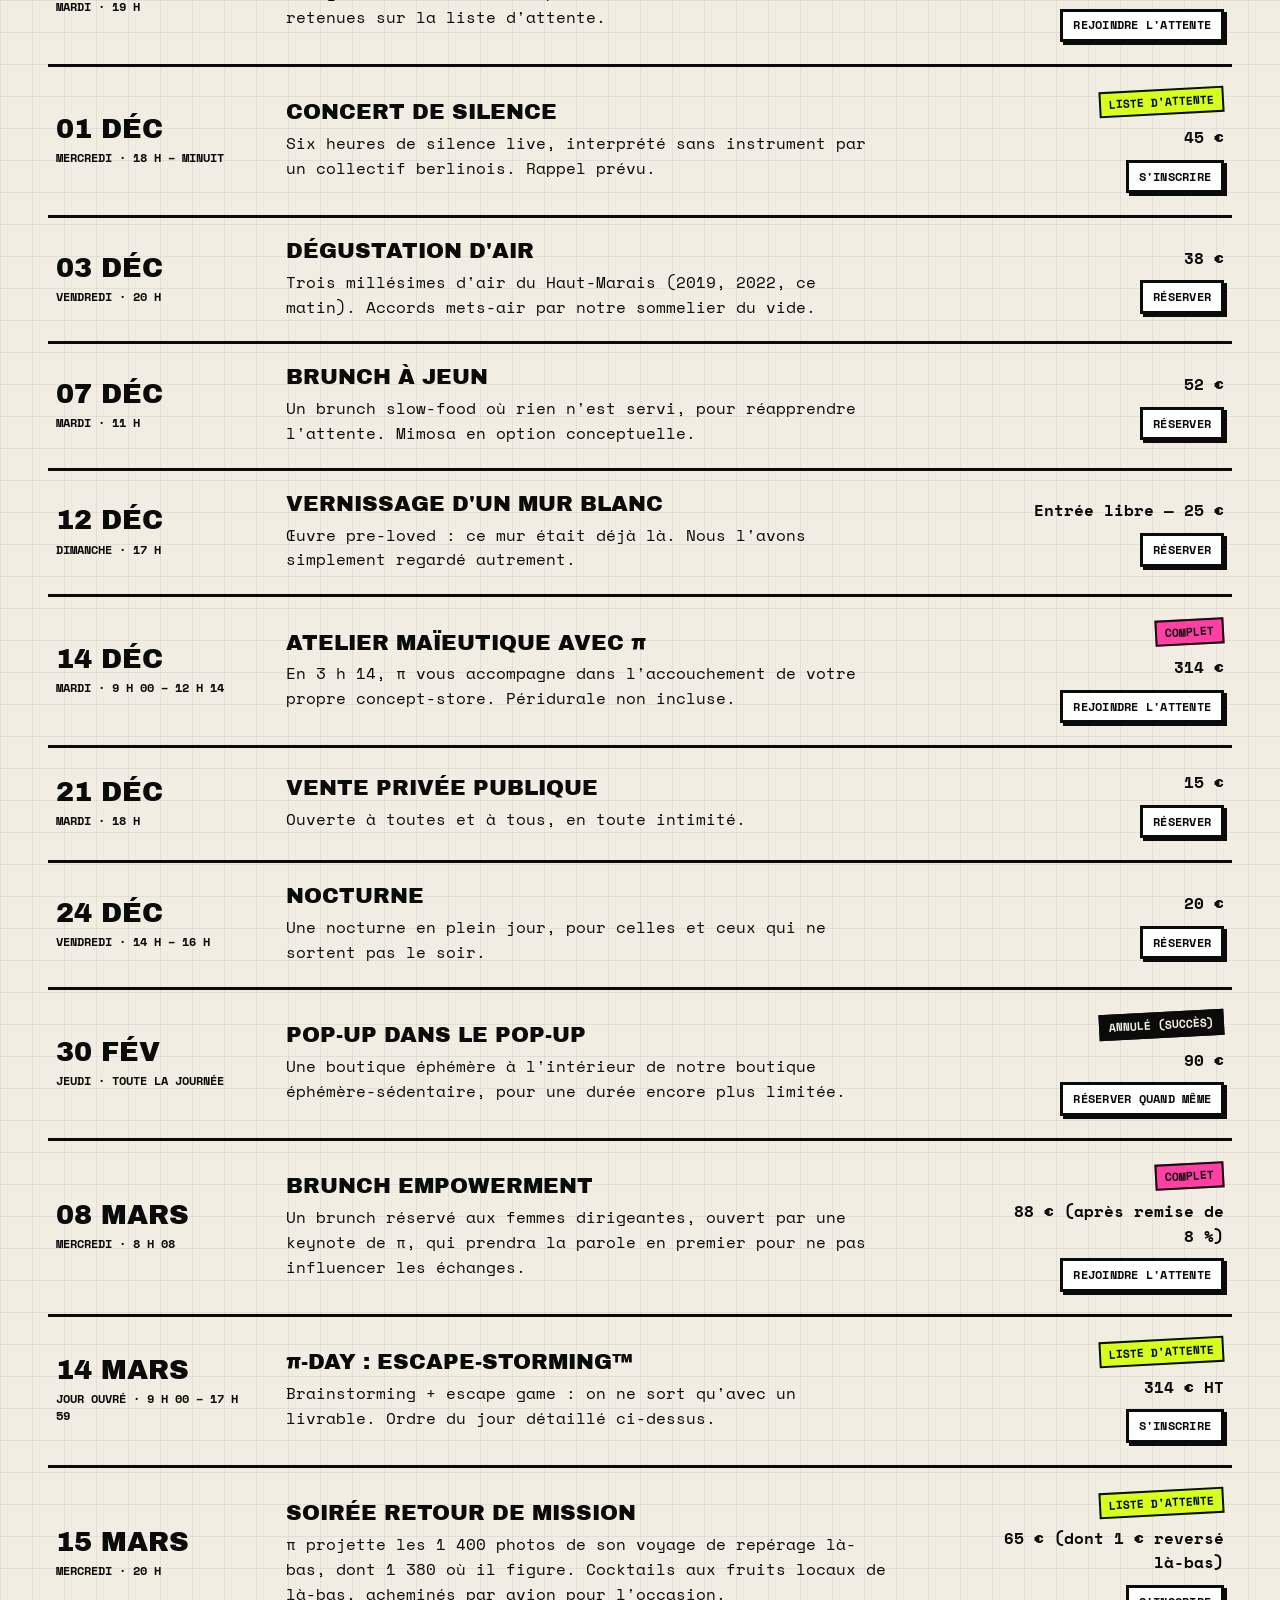
==== commit c0f0ccf8: "Instagram @labutique.officiel sur le site Bloc « Suivez La Bütique » (Infös) avec la grille des 9 po" ====
--- a/index.html
+++ b/index.html
@@ -124,6 +124,7 @@
     <a href="#infos">Infös <span>§16</span></a>
   </div>
   <a class="btn btn-pink btn-lg" href="#attente">Rejoindre la liste d'attente →</a>
+  <a class="btn btn-lg menu-contact" href="https://www.instagram.com/labutique.officiel/" target="_blank" rel="noopener">Instagram @labutique.officiel ↗</a>
   <a class="btn btn-lg menu-contact" href="https://linktr.ee/peter7nance" target="_blank" rel="noopener">Joindre π (Linktree) ↗</a>
   <p class="menu-pts">◆ <b data-bq-points>0</b> Bütique Points · <span data-bq-tier>Curieux·se</span></p>
   <p class="menu-foot">Ouverture le 31 növembre · Sur liste d'attente</p>
@@ -1045,6 +1046,32 @@
     </a>
   </div>
 
+  <div class="insta" id="instagram">
+    <div class="insta-text">
+      <p class="contact-kicker">Réseaux sociaux</p>
+      <h3 class="insta-title">Suivez La Bütique</h3>
+      <p class="insta-handle">@labutique.officiel</p>
+      <dl class="insta-stats">
+        <div><dt>9</dt><dd>publications</dd></div>
+        <div><dt>31,4 k</dt><dd>abonnés (ressentis)</dd></div>
+        <div><dt>π</dt><dd>abonnements</dd></div>
+      </dl>
+      <p>Une grille curatée, des stories éphémères-sédentaires et zéro filtre (sauf le filtre π). Suivre La Bütique, c'est déjà un peu y entrer. Sans co-waiting.</p>
+      <a class="btn btn-pink btn-lg" href="https://www.instagram.com/labutique.officiel/" target="_blank" rel="noopener">Suivre sur Instagram ↗</a>
+    </div>
+    <a class="insta-grid" href="https://www.instagram.com/labutique.officiel/" target="_blank" rel="noopener" aria-label="Voir les publications de La Bütique sur Instagram (nouvel onglet)">
+        <img src="assets/ig/ig-1.jpg" width="300" height="400" alt="Teaser La Bütique" loading="lazy">
+        <img src="assets/ig/ig-2.jpg" width="300" height="400" alt="Manifeste" loading="lazy">
+        <img src="assets/ig/ig-3.jpg" width="300" height="400" alt="Del-Fine" loading="lazy">
+        <img src="assets/ig/ig-4.jpg" width="300" height="400" alt="Assiette du Catering" loading="lazy">
+        <img src="assets/ig/ig-5.jpg" width="300" height="400" alt="Portrait de π" loading="lazy">
+        <img src="assets/ig/ig-6.jpg" width="300" height="400" alt="Promo Mini-Bütique" loading="lazy">
+        <img src="assets/ig/ig-7.jpg" width="300" height="400" alt="Conseil parental" loading="lazy">
+        <img src="assets/ig/ig-8.jpg" width="300" height="400" alt="Bücoin" loading="lazy">
+        <img src="assets/ig/ig-9.jpg" width="300" height="400" alt="Bütique Living" loading="lazy">
+    </a>
+  </div>
+
   <div class="kofi" id="soutenir">
     <span class="kofi-cup" aria-hidden="true">☕</span>
     <div>
@@ -1079,6 +1106,7 @@
       <figcaption><strong>AIA · Aidé de l'intelligence artificielle.</strong> 2 millions de litres d'eau de la dernière forêt primordiale ont été utilisés pour créer ce site. Pour compenser ces coûts naturels, des éco-chèques défiscalisés ont été distribués. <small>Icône : <a href="https://mpeters.uqo.ca/utilisation-transparente-de-lintelligence-artificielle/" target="_blank" rel="noopener">Utilisation transparente de l'intelligence artificielle</a>, UQO.</small></figcaption>
     </figure>
   </div>
+  <p class="footer-contact"><a href="https://www.instagram.com/labutique.officiel/" target="_blank" rel="noopener">Instagram : @labutique.officiel ↗</a></p>
   <p class="footer-contact"><a href="https://ko-fi.com/pierreyvessevenants" target="_blank" rel="noopener">Offrir un décaféiné à π (Ko-fi) ↗</a></p>
   <p class="footer-contact"><a href="https://linktr.ee/peter7nance" target="_blank" rel="noopener">Contact : linktr.ee/peter7nance ↗</a></p>
   <p class="footer-links">
--- a/assets/style.css
+++ b/assets/style.css
@@ -1069,6 +1069,23 @@
 .med-time { margin: 0; font: clamp(3rem, 8vw, 5.5rem)/1 var(--f-display); }
 .med-hz { margin: 0; font-weight: 700; min-height: 1.2em; }
 
+/* ---------- Instagram ---------- */
+.insta {
+  display: grid; grid-template-columns: minmax(0, 5fr) minmax(0, 6fr); gap: 32px; align-items: center;
+  margin-top: 32px; padding: clamp(20px, 3vw, 36px);
+  background: linear-gradient(135deg, #ffe3ec, #fff4e6 60%, #e9e3f7); border: var(--line); box-shadow: 10px 10px 0 var(--ink);
+}
+.insta-title { margin: 4px 0 6px; font: clamp(1.8rem, 4vw, 3rem)/.95 var(--f-display); text-transform: uppercase; }
+.insta-handle { margin: 0 0 14px; font-weight: 700; font-size: 1.05rem; }
+.insta-stats { display: flex; gap: 22px; margin: 0 0 14px; }
+.insta-stats dt { font: 1.4rem var(--f-display); }
+.insta-stats dd { margin: 0; font-size: .72rem; text-transform: uppercase; }
+.insta-text p { max-width: 52ch; }
+.insta-text .btn { text-transform: none; }
+.insta-grid { display: grid; grid-template-columns: repeat(3, minmax(0, 1fr)); gap: 4px; padding: 4px; background: #fff; border: var(--line); box-shadow: 8px 8px 0 var(--pink); transform: rotate(1.5deg); transition: transform .2s; }
+.insta-grid:hover { transform: rotate(0); }
+.insta-grid img { width: 100%; height: auto; aspect-ratio: 3 / 4; object-fit: cover; display: block; }
+
 /* ---------- Ko-fi ---------- */
 .kofi {
   display: grid; grid-template-columns: auto minmax(0, 1fr); gap: 24px; align-items: center;
@@ -1311,6 +1328,11 @@
   .cart { padding: 16px 16px calc(20px + var(--nf) + env(safe-area-inset-bottom)); border-left: none; }
   .cart-head h2 { font-size: 1.5rem; }
   .cart-items .ci-remove { padding: 8px 0 8px 8px; }
+
+  /* Instagram */
+  .insta { grid-template-columns: minmax(0, 1fr); gap: 22px; padding: 20px 16px; box-shadow: 6px 6px 0 var(--ink); }
+  .insta-text .btn { width: 100%; }
+  .insta-grid { transform: none; box-shadow: 5px 5px 0 var(--pink); }
 
   /* Mini-Bütique & Living */
   .conseil { box-shadow: 5px 5px 0 var(--ink); }
